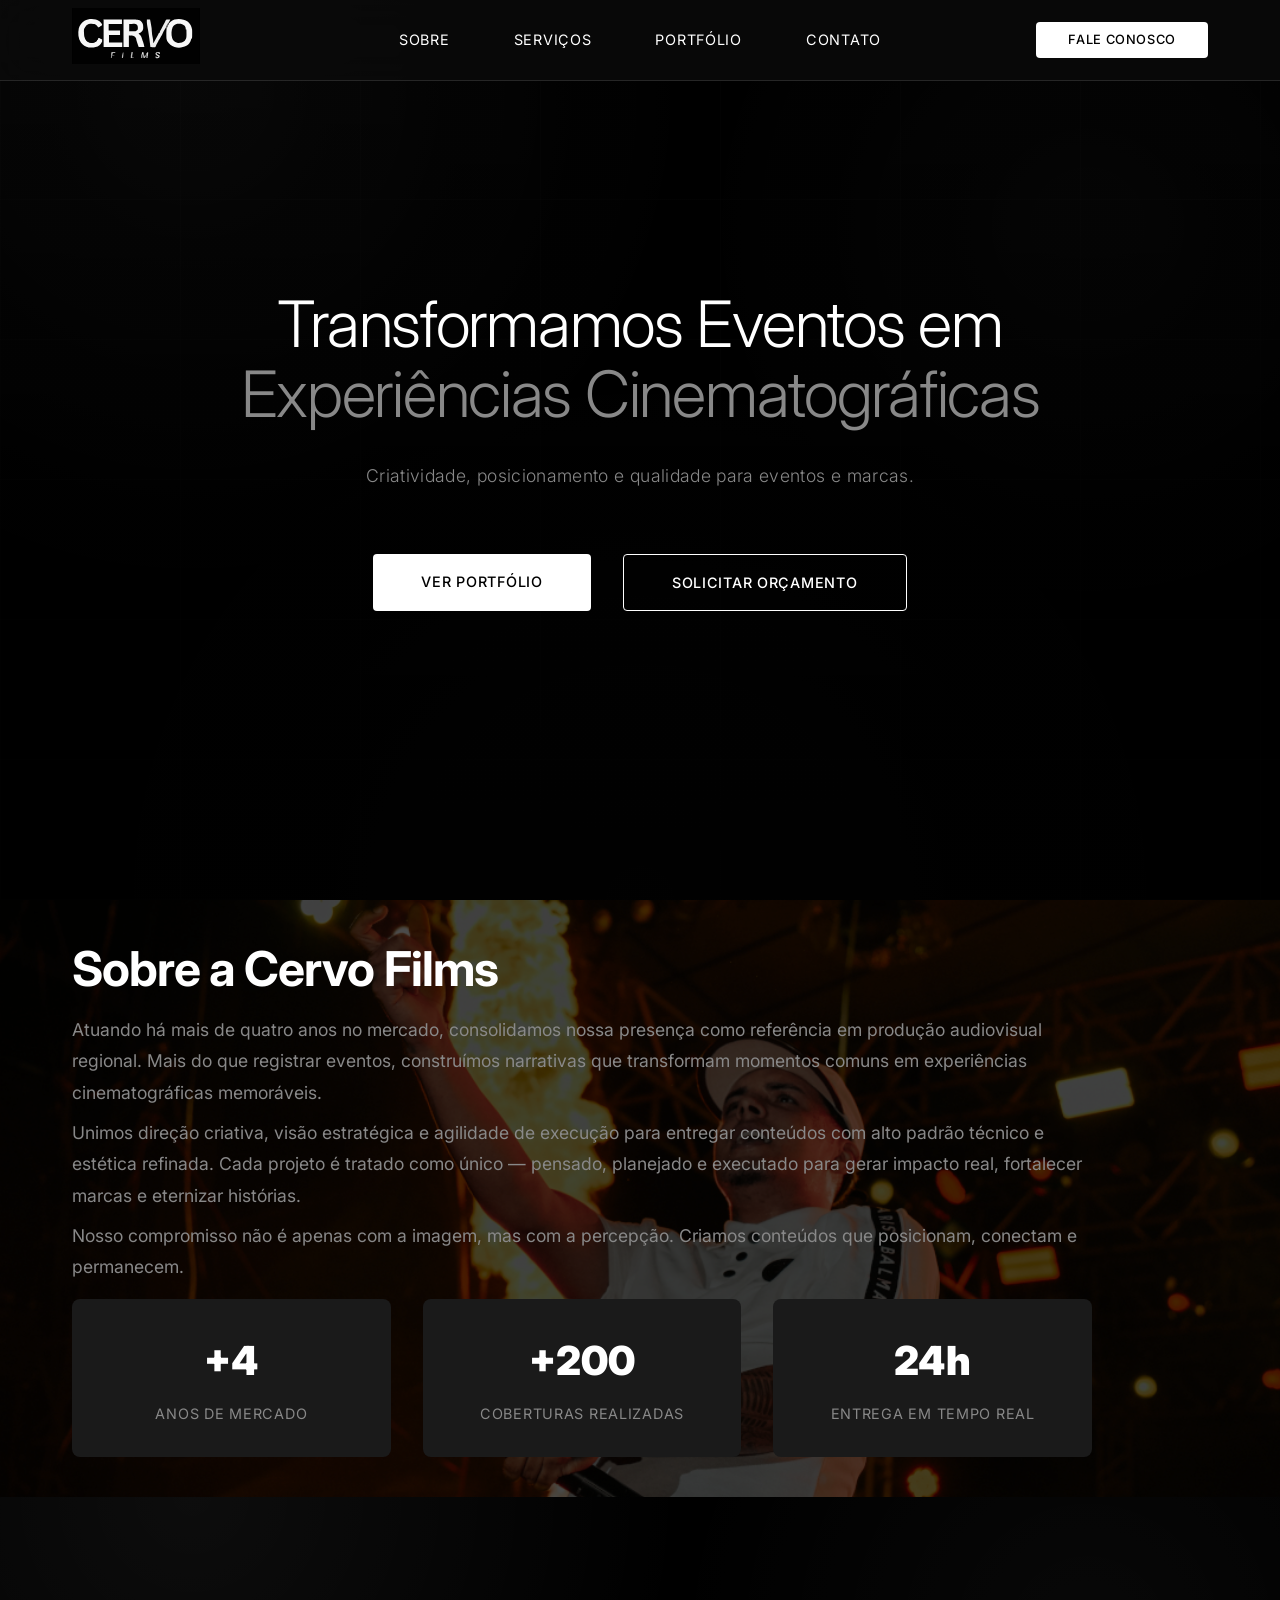
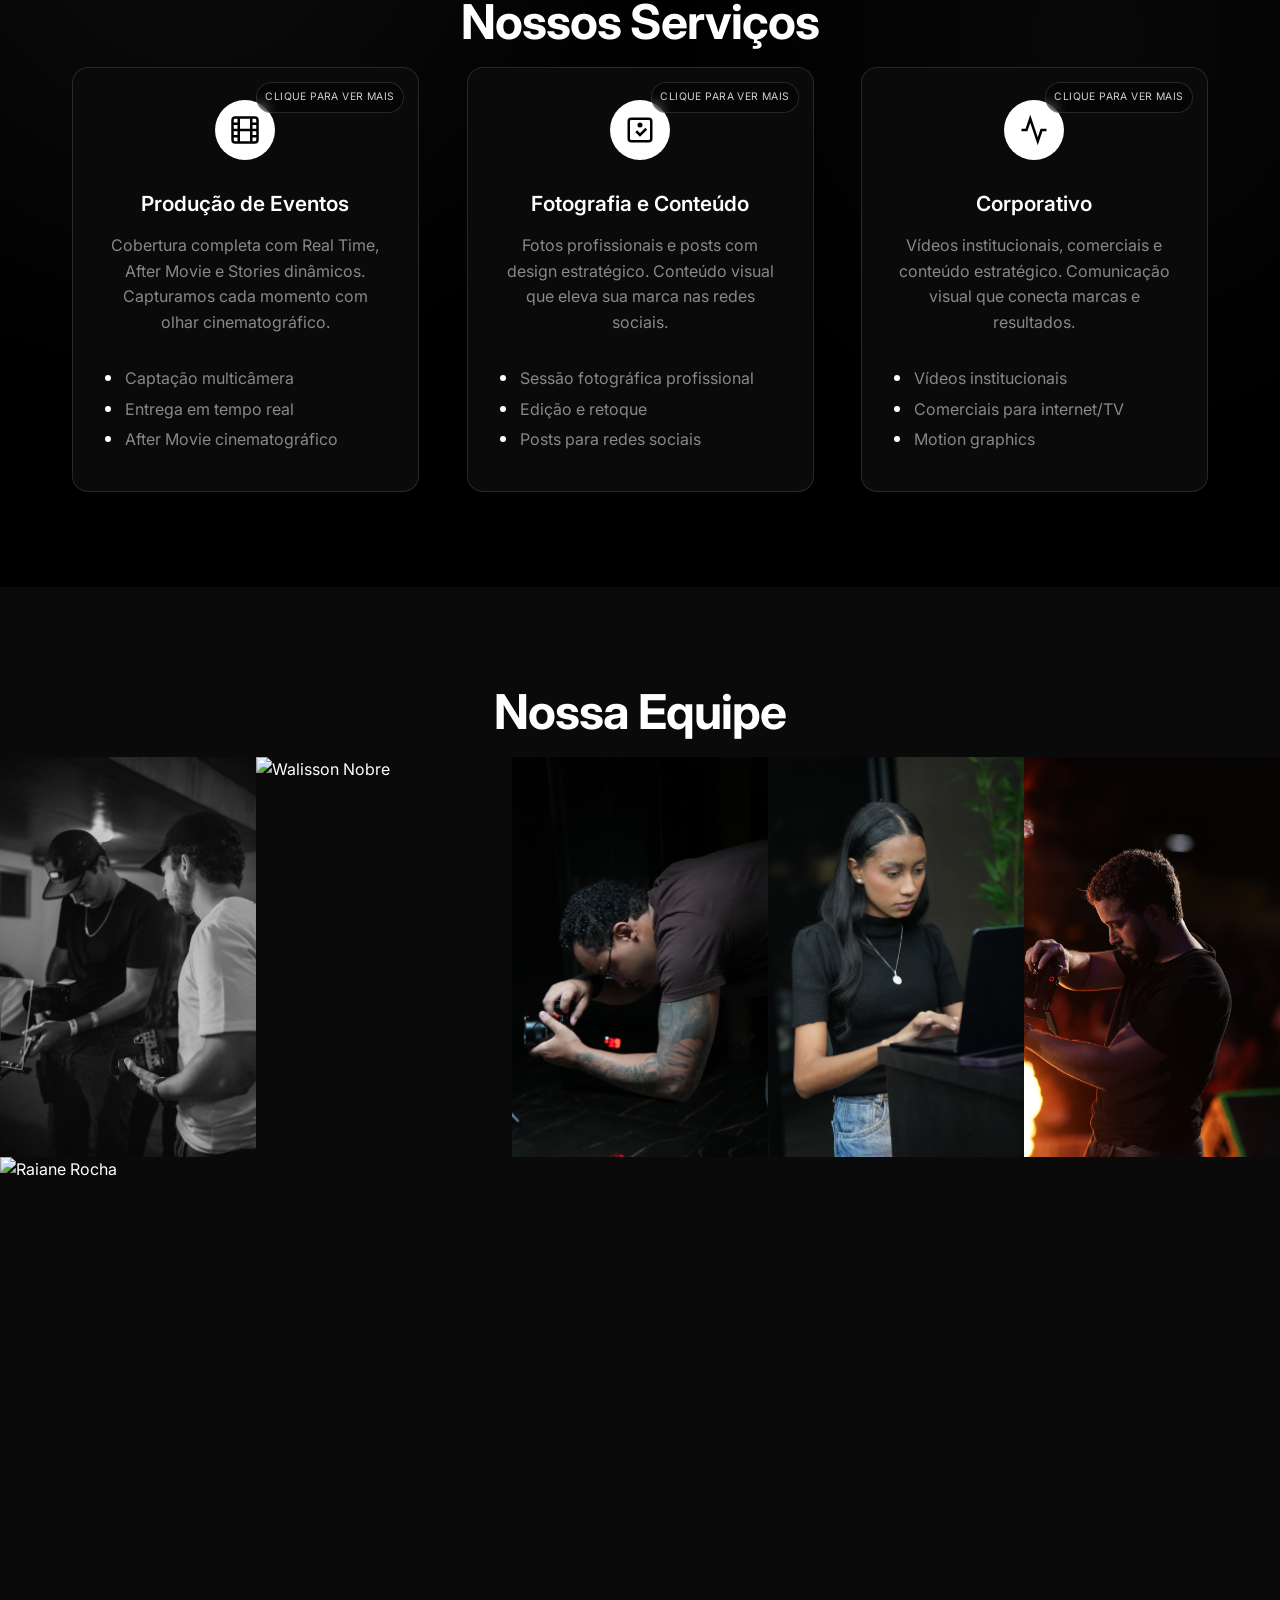
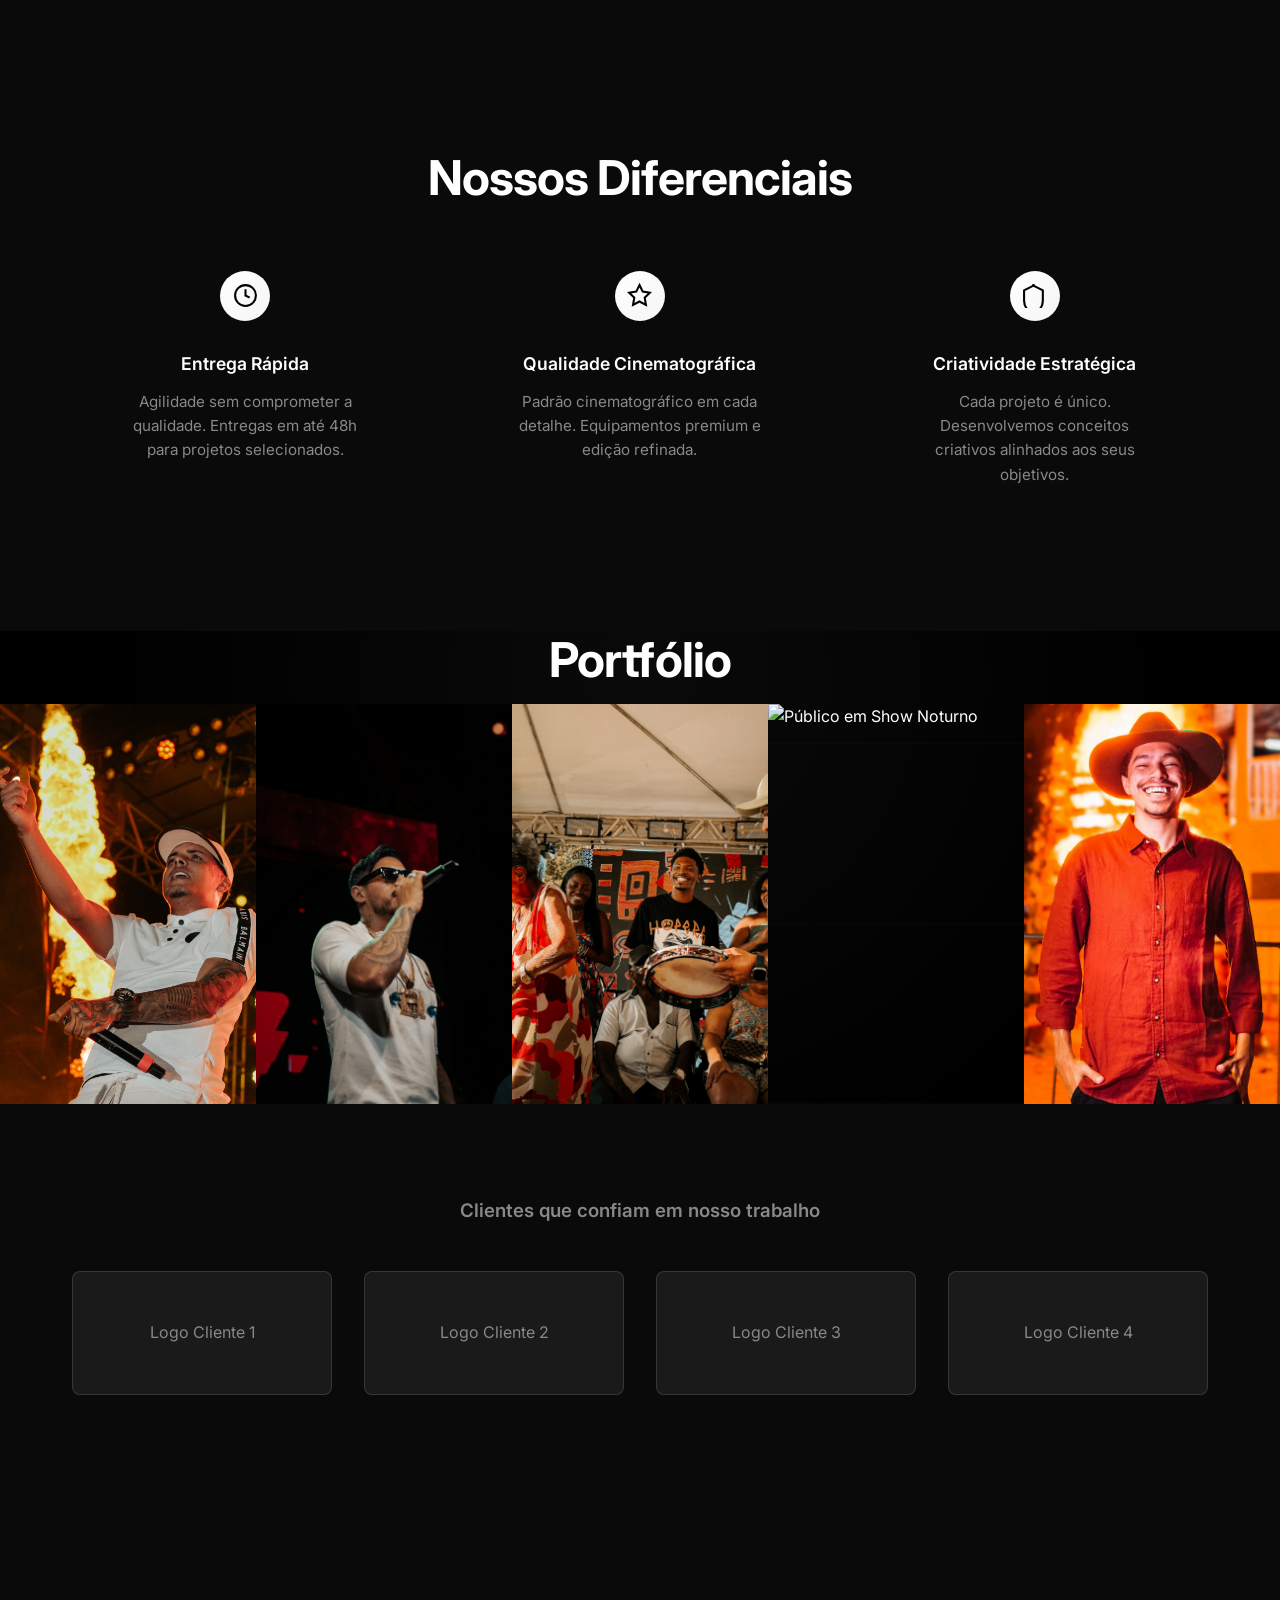
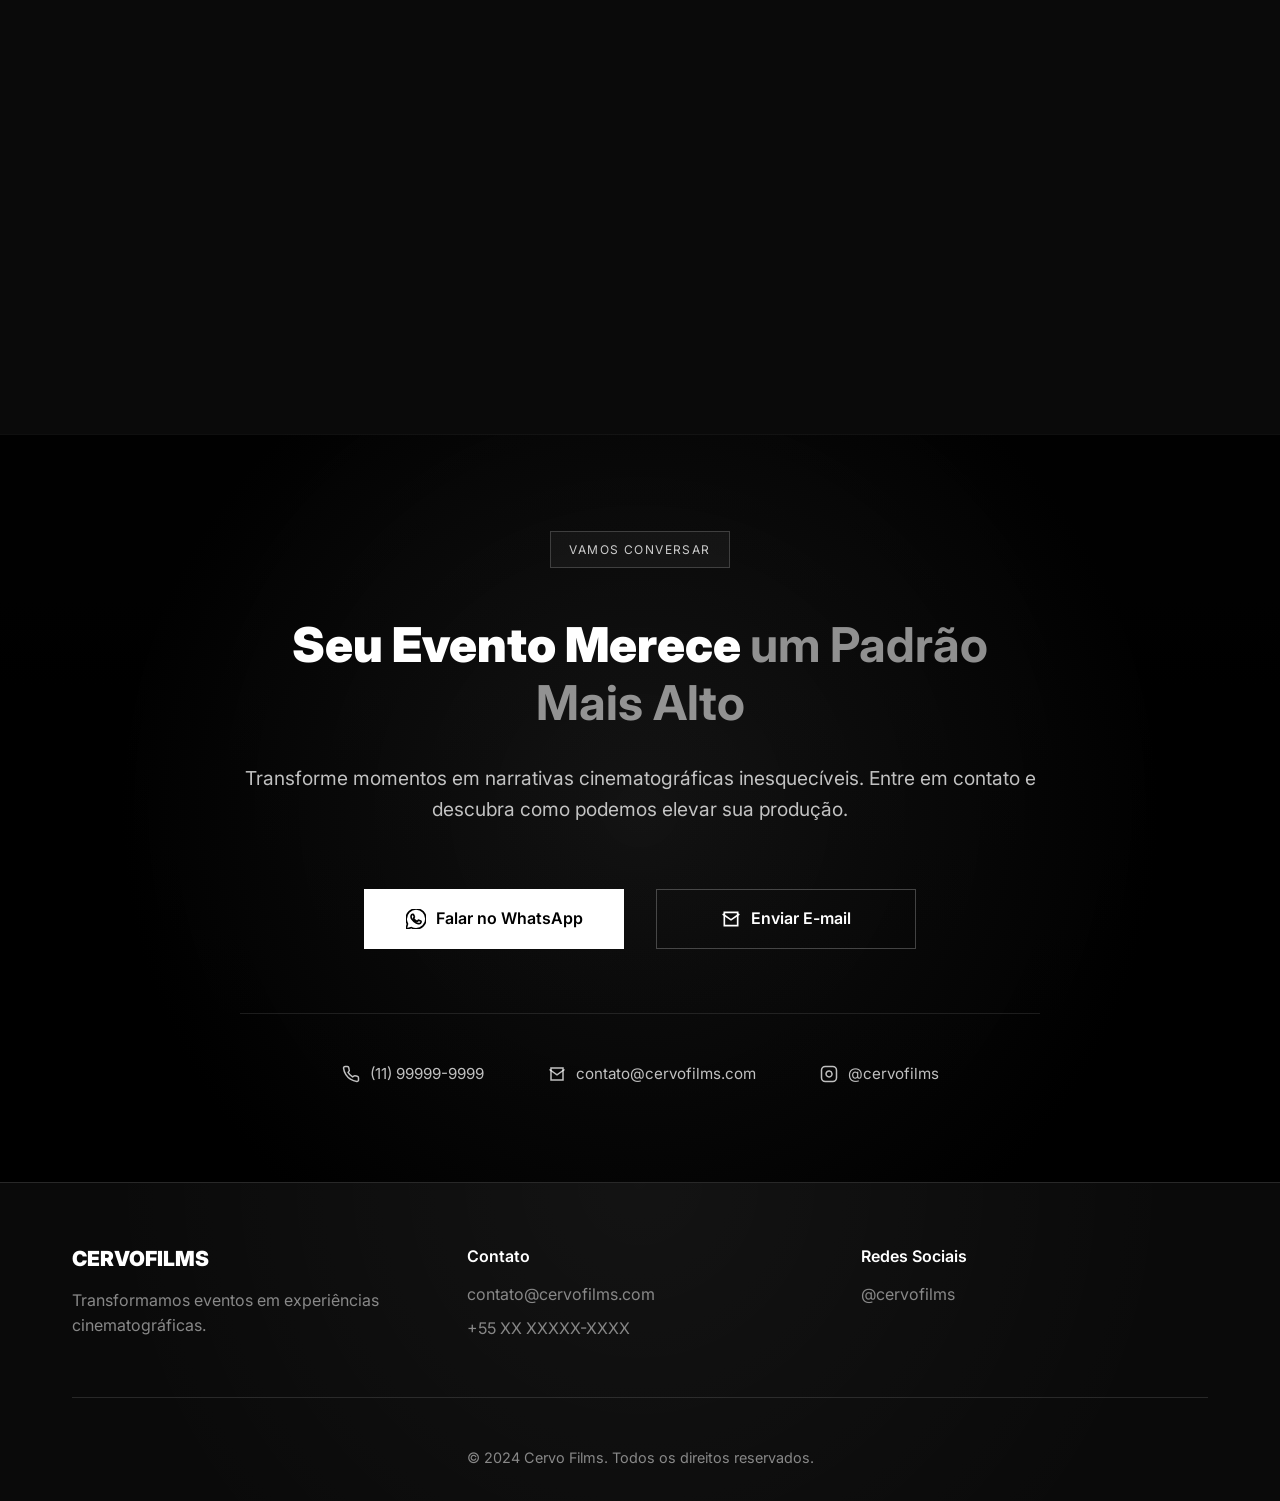
==== index.html @ 5b2b08c5 "Add files via upload" ====
<!DOCTYPE html>
<html lang="pt-BR">
<head>
    <meta charset="UTF-8">
    <meta name="viewport" content="width=device-width, initial-scale=1.0">
    <title>Cervo Films - Produção Audiovisual Premium</title>
    <meta name="description" content="Transformamos eventos em experiências cinematográficas. Criatividade, agilidade e qualidade premium para marcas que exigem mais.">
    <link rel="stylesheet" href="styles.css">
    <link rel="preconnect" href="https://fonts.googleapis.com">
    <link rel="preconnect" href="https://fonts.gstatic.com" crossorigin>
    <link href="https://fonts.googleapis.com/css2?family=Inter:wght@300;400;500;600;700;900&display=swap" rel="stylesheet">
</head>
<body>
    <!-- Navigation -->
    <header class="header">
        <nav class="nav">
            <div class="nav-container">
                <div class="logo">
                    <img src="assets/logo/logo-cervoFilms.svg" alt="">
                </div>
                <ul class="nav-menu">
                    <li><a href="#about" class="nav-link">SOBRE</a></li>
                    <li><a href="#services" class="nav-link">SERVIÇOS</a></li>
                    <li><a href="#portfolio" class="nav-link">PORTFÓLIO</a></li>
                    <li><a href="#contact" class="nav-link">CONTATO</a></li>
                </ul>
                <div class="nav-contact">
                    <a href="#contact" class="btn-contact">FALE CONOSCO</a>
                </div>
                <button class="nav-toggle" aria-label="Menu">
                    <span></span>
                    <span></span>
                    <span></span>
                </button>
            </div>
        </nav>
    </header>

    <main>
        <!-- Hero Section -->
        <section id="home" class="hero">
            <div class="hero-overlay"></div>
            <div class="hero-content">
                <h1 class="hero-title">
                    Transformamos Eventos em<br>
                    <span>Experiências Cinematográficas</span>
                </h1>
                <p class="hero-subtitle">
                    Criatividade, posicionamento e qualidade para eventos e marcas.
                </p>
                <div class="hero-buttons">
                    <a href="#portfolio" class="btn-hero-primary">VER PORTFÓLIO</a>
                    <a href="#contact" class="btn-hero-secondary">SOLICITAR ORÇAMENTO</a>
                </div>
            </div>
        </section>

        <!-- About Section -->
        <section id="about" class="about">
            <div class="container">
                <div class="about-content">
                    <div class="about-text">
                        <h2 class="section-title">Sobre a Cervo Films</h2>
                        <p class="about-description">
                            Atuando há mais de quatro anos no mercado, consolidamos nossa presença como referência em produção audiovisual 
                            regional. Mais do que registrar eventos, construímos narrativas que transformam momentos comuns em experiências 
                            cinematográficas memoráveis.
                        </p>
                        <p class="about-description">
                            Unimos direção criativa, visão estratégica e agilidade de execução para entregar conteúdos com alto
                            padrão técnico e estética refinada. Cada projeto é tratado como único — pensado, planejado e
                             executado para gerar impacto real, fortalecer marcas e eternizar histórias.
                        </p>
                        <p class="about-description">
                            Nosso compromisso não é apenas com a imagem, mas com a percepção. Criamos conteúdos que 
                            posicionam, conectam e permanecem.

                        </p>
                    </div>
                    <div class="about-stats">
                        <div class="stat">
                            <span class="stat-number">+4</span>
                            <span class="stat-label">ANOS DE MERCADO</span>
                        </div>
                        <div class="stat">
                            <span class="stat-number">+200</span>
                            <span class="stat-label">COBERTURAS REALIZADAS</span>
                        </div>
                        <div class="stat">
                            <span class="stat-number">24h</span>
                            <span class="stat-label">ENTREGA EM TEMPO REAL</span>
                        </div>
                    </div>
                </div>
            </div>
        </section>

        <!-- Services Section -->
        <section id="services" class="services" aria-labelledby="services-title">
            <div class="container">
                <h2 id="services-title" class="section-title">Nossos Serviços</h2>
                <div class="services-grid" role="list">
                    <article class="service-card" data-service="eventos" role="listitem" tabindex="0" aria-expanded="false" aria-label="Serviço de Produção de Eventos">
                        <div class="service-card-content">
                            <div class="service-icon" aria-hidden="true">
                                <svg viewBox="0 0 24 24" fill="none" stroke="currentColor" stroke-width="2">
                                    <rect x="2" y="2" width="20" height="20" rx="2.18" ry="2.18"></rect>
                                    <line x1="7" y1="2" x2="7" y2="22"></line>
                                    <line x1="17" y1="2" x2="17" y2="22"></line>
                                    <line x1="2" y1="12" x2="22" y2="12"></line>
                                    <line x1="2" y1="7" x2="7" y2="7"></line>
                                    <line x1="2" y1="17" x2="7" y2="17"></line>
                                    <line x1="17" y1="17" x2="22" y2="17"></line>
                                    <line x1="17" y1="7" x2="22" y2="7"></line>
                                </svg>
                            </div>
                            <h3 class="service-title">Produção de Eventos</h3>
                            <p class="service-description">
                                Cobertura completa com Real Time, After Movie e Stories dinâmicos.
                                Capturamos cada momento com olhar cinematográfico.
                            </p>
                            <ul class="service-preview" aria-hidden="true">
                                <li>Captação multicâmera</li>
                                <li>Entrega em tempo real</li>
                                <li>After Movie cinematográfico</li>
                            </ul>
                            <div class="service-expanded-content">
                                <div class="service-features">
                                    <h4>O que inclui</h4>
                                    <ul>
                                        <li>Captação multicâmera</li>
                                        <li>Entrega de stories em tempo real</li>
                                        <li>After Movie cinematográfico</li>
                                        <li>Edição profissional e color grading</li>
                                    </ul>
                                </div>
                                <div class="service-differentials">
                                    <h4>Diferenciais</h4>
                                    <ul>
                                        <li>Equipe ágil e direção criativa</li>
                                        <li>Entrega rápida para redes sociais</li>
                                        <li>Qualidade cinematográfica</li>
                                        <li>Planejamento estratégico do conteúdo</li>
                                    </ul>
                                </div>
                            </div>
                        </div>
                        <div class="containerVideo">
                            <img src="assets/services/producao-eventos.jpg" alt="Produção de eventos cinematográfica pela Cervo Films" loading="lazy">
                        </div>
                    </article>

                    <article class="service-card" data-service="foto" role="listitem" tabindex="0" aria-expanded="false" aria-label="Serviço de Fotografia e Conteúdo">
                        <div class="service-card-content">
                            <div class="service-icon" aria-hidden="true">
                                <svg viewBox="0 0 24 24" fill="none" stroke="currentColor" stroke-width="2">
                                    <rect x="3" y="3" width="18" height="18" rx="2" ry="2"></rect>
                                    <circle cx="12" cy="8" r="1"></circle>
                                    <path d="M9 13l3 3 5-5"></path>
                                </svg>
                            </div>
                            <h3 class="service-title">Fotografia e Conteúdo</h3>
                            <p class="service-description">
                                Fotos profissionais e posts com design estratégico.
                                Conteúdo visual que eleva sua marca nas redes sociais.
                            </p>
                            <ul class="service-preview" aria-hidden="true">
                                <li>Sessão fotográfica profissional</li>
                                <li>Edição e retoque</li>
                                <li>Posts para redes sociais</li>
                            </ul>
                            <div class="service-expanded-content">
                                <div class="service-features">
                                    <h4>O que inclui</h4>
                                    <ul>
                                        <li>Sessão fotográfica profissional</li>
                                        <li>Edição de imagens e retoque</li>
                                        <li>Criação de posts para redes sociais</li>
                                        <li>Entrega em alta resolução</li>
                                    </ul>
                                </div>
                                <div class="service-differentials">
                                    <h4>Diferenciais</h4>
                                    <ul>
                                        <li>Estúdio móvel equipado</li>
                                        <li>Lighting profissional</li>
                                        <li>Edição em tempo real</li>
                                        <li>Biblioteca de poses e conceitos</li>
                                    </ul>
                                </div>
                            </div>
                        </div>
                        <div class="containerVideo">
                            <img src="assets/services/fotografia-conteudo.jpg" alt="Sessão fotográfica profissional pela Cervo Films" loading="lazy">
                        </div>
                    </article>

                    <article class="service-card" data-service="corp" role="listitem" tabindex="0" aria-expanded="false" aria-label="Serviço Corporativo">
                        <div class="service-card-content">
                            <div class="service-icon" aria-hidden="true">
                                <svg viewBox="0 0 24 24" fill="none" stroke="currentColor" stroke-width="2">
                                    <path d="M22 12h-4l-3 9L9 3l-3 9H2"></path>
                                </svg>
                            </div>
                            <h3 class="service-title">Corporativo</h3>
                            <p class="service-description">
                                Vídeos institucionais, comerciais e conteúdo estratégico.
                                Comunicação visual que conecta marcas e resultados.
                            </p>
                            <ul class="service-preview" aria-hidden="true">
                                <li>Vídeos institucionais</li>
                                <li>Comerciais para internet/TV</li>
                                <li>Motion graphics</li>
                            </ul>
                            <div class="service-expanded-content">
                                <div class="service-features">
                                    <h4>O que inclui</h4>
                                    <ul>
                                        <li>Vídeos institucionais e corporativos</li>
                                        <li>Comerciais para TV e internet</li>
                                        <li>Depoimentos de clientes</li>
                                        <li>Motion graphics e animações</li>
                                    </ul>
                                </div>
                                <div class="service-differentials">
                                    <h4>Diferenciais</h4>
                                    <ul>
                                        <li>Roteiro cinematográfico</li>
                                        <li>Localidades e cenários personalizados</li>
                                        <li>Atores profissionais</li>
                                        <li>Trilha sonora original</li>
                                    </ul>
                                </div>
                            </div>
                        </div>
                        <div class="containerVideo">
                            <img src="assets/services/corporativo.jpg" alt="Produção de vídeo corporativo pela Cervo Films" loading="lazy">
                        </div>
                    </article>
                </div>
            </div>
        </section>

        <!-- Team Section -->
        <section id="team" class="team">
            <div class="container">
                <h2 class="section-title">Nossa Equipe</h2>
            </div>
            <div class="team-grid">
                <img src="assets/team/Thiago-Sodre.JPG" alt="Thiago Sodré" class="team-item" loading="lazy">
                <img src="assets/team/Walisson-Nobre.JPG" alt="Walisson Nobre" class="team-item" loading="lazy">
                <img src="assets/team/Wendel-Henrique.JPEG" alt="Wendel Henrique" class="team-item" loading="lazy">
                <img src="assets/team/Katlen-Cruz.JPEG" alt="Katlen Cruz" class="team-item" loading="lazy">
                <img src="assets/team/Thales-Borges.JPG" alt="Thales Borges" class="team-item" loading="lazy">
                <img src="assets/team/Raiane-Rocha.jpg" alt="Raiane Rocha" class="team-item" loading="lazy">
            </div>
        </section>

        <!-- Differentials Section -->
        <section class="differentials">
            <div class="container">
                <h2 class="section-title">Nossos Diferenciais</h2>
                <div class="differentials-grid">
                    <div class="differential-card">
                        <div class="differential-icon">
                            <svg viewBox="0 0 24 24" fill="none" stroke="currentColor" stroke-width="2">
                                <circle cx="12" cy="12" r="10"></circle>
                                <polyline points="12 6 12 12 16 14"></polyline>
                            </svg>
                        </div>
                        <h3 class="differential-title">Entrega Rápida</h3>
                        <p class="differential-description">
                            Agilidade sem comprometer a qualidade. Entregas em até 48h para projetos selecionados.
                        </p>
                    </div>

                    <div class="differential-card">
                        <div class="differential-icon">
                            <svg viewBox="0 0 24 24" fill="none" stroke="currentColor" stroke-width="2">
                                <polygon points="12 2 15.09 8.26 22 9.27 17 14.14 18.18 21.02 12 17.77 5.82 21.02 7 14.14 2 9.27 8.91 8.26 12 2"></polygon>
                            </svg>
                        </div>
                        <h3 class="differential-title">Qualidade Cinematográfica</h3>
                        <p class="differential-description">
                            Padrão cinematográfico em cada detalhe. Equipamentos premium e edição refinada.
                        </p>
                    </div>

                    <div class="differential-card">
                        <div class="differential-icon">
                            <svg viewBox="0 0 24 24" fill="none" stroke="currentColor" stroke-width="2">
                                <path d="M12 2L2 7v10c0 5.55 3.84 10.74 9 12 5.16-1.26 9-6.45 9-12V7l-10-5z"></path>
                            </svg>
                        </div>
                        <h3 class="differential-title">Criatividade Estratégica</h3>
                        <p class="differential-description">
                            Cada projeto é único. Desenvolvemos conceitos criativos alinhados aos seus objetivos.
                        </p>
                    </div>
                </div>
            </div>
        </section>

        <!-- Portfolio Section -->
        <section id="portfolio" class="portfolio">
            <div class="container">
                <h2 class="section-title">Portfólio</h2>
            </div>
            <div class="portfolio-grid">
                <img src="assets/portfolio/Dj.JPG" alt="Evento Itaú" class="portfolio-item">
                <img src="assets/portfolio/Hungria.JPG" alt="Show Musical" class="portfolio-item">
                <img src="assets/portfolio/Pagode.JPG" alt="Evento Vogue" class="portfolio-item">
                <img src="assets/portfolio/VovoJames.png" alt="Público em Show Noturno" class="portfolio-item">
                <img src="assets/portfolio/Beats.png" alt="Instalação de Arte Digital" class="portfolio-item">
            </div>
        </section>

        <!-- Social Proof Section -->
        <section class="social-proof">
            <div class="container">
                <div class="social-proof-content">
                    <div class="clients-logos">
                        <h3>Clientes que confiam em nosso trabalho</h3>
                        <div class="logos-grid">
                            <div class="logo-placeholder">Logo Cliente 1</div>
                            <div class="logo-placeholder">Logo Cliente 2</div>
                            <div class="logo-placeholder">Logo Cliente 3</div>
                            <div class="logo-placeholder">Logo Cliente 4</div>
                        </div>
                    </div>

                    <div class="testimonials">
                        <div class="testimonial">
                            <blockquote>
                                "Profissionalismo excepcional e qualidade cinematográfica. Superaram todas as expectativas."
                            </blockquote>
                            <cite>– Diretor de Marketing, Empresa Premium</cite>
                        </div>

                        <div class="testimonial">
                            <blockquote>
                                "Agilidade na entrega sem perder a qualidade. Nossos eventos nunca tiveram uma cobertura tão profissional."
                            </blockquote>
                            <cite>– Produtora de Eventos</cite>
                        </div>
                    </div>

                    <div class="impact-numbers">
                        <div class="number">
                            <span class="counter">100+</span>
                            <span class="number-label">Eventos Produzidos</span>
                        </div>
                        <div class="number">
                            <span class="counter">50+</span>
                            <span class="number-label">Clientes Satisfeitos</span>
                        </div>
                        <div class="number">
                            <span class="counter">1M+</span>
                            <span class="number-label">Visualizações</span>
                        </div>
                    </div>
                </div>
            </div>
        </section>

        <!-- Final CTA Section -->
        <section id="contact" class="final-cta">
            <div class="container">
                <div class="cta-content">
                    <div class="cta-tag">VAMOS CONVERSAR</div>
                    <h2 class="cta-title">Seu Evento Merece <span>um Padrão Mais Alto</span></h2>
                    <p class="cta-subtitle">
                        Transforme momentos em narrativas cinematográficas inesquecíveis. Entre em contato e descubra como podemos elevar
                        sua produção.
                    </p>
                    <div class="cta-actions">
                        <a href="https://wa.me/55XXXXXXXXXXX" target="_blank" class="cta-btn cta-btn-primary">
                            <svg viewBox="0 0 24 24" fill="none" stroke="currentColor" stroke-width="2">
                                <path d="M20.52 3.48A11.93 11.93 0 0 0 12.05 0C5.5 0 .16 5.33.16 11.89c0 2.1.55 4.14 1.59 5.95L.06 24l6.31-1.65a11.9 11.9 0 0 0 5.68 1.45h.01c6.55 0 11.89-5.33 11.89-11.89a11.9 11.9 0 0 0-3.43-8.42z" />
                                <path d="M17.47 14.38c-.3-.15-1.76-.87-2.03-.97-.27-.1-.47-.15-.67.15-.2.3-.77.97-.94 1.16-.17.2-.35.22-.64.07-.3-.15-1.26-.46-2.39-1.48-.88-.79-1.48-1.76-1.65-2.06-.17-.3-.02-.46.13-.61.13-.13.3-.35.45-.52.15-.17.2-.3.3-.5.1-.2.05-.37-.03-.52-.07-.15-.67-1.61-.92-2.21-.24-.58-.49-.5-.67-.51h-.57c-.2 0-.52.07-.79.37-.27.3-1.04 1.02-1.04 2.48 0 1.46 1.06 2.88 1.21 3.08.15.2 2.1 3.2 5.08 4.49.71.31 1.26.49 1.69.62.71.23 1.36.2 1.87.12.57-.09 1.76-.72 2.01-1.41.25-.69.25-1.29.17-1.41-.07-.12-.27-.2-.57-.35z" />
                            </svg>
                            Falar no WhatsApp
                        </a>

                        <a href="mailto:contato@cervofilms.com" class="cta-btn cta-btn-secondary">
                            <svg viewBox="0 0 24 24" fill="none" stroke="currentColor" stroke-width="2">
                                <path d="M4 4h16v16H4z" />
                                <path d="m22 6-10 7L2 6" />
                            </svg>
                            Enviar E-mail
                        </a>
                    </div>

                    <div class="cta-footer">
                        <a href="tel:+5511999999999" class="cta-footer-item" aria-label="Telefone">
                            <svg viewBox="0 0 24 24" fill="none" stroke="currentColor" stroke-width="2">
                                <path d="M22 16.92v3a2 2 0 0 1-2.18 2 19.8 19.8 0 0 1-8.63-3.07 19.5 19.5 0 0 1-6-6A19.8 19.8 0 0 1 2.08 4.18 2 2 0 0 1 4.06 2h3a2 2 0 0 1 2 1.72c.12.86.31 1.7.57 2.5a2 2 0 0 1-.45 2.11L8.09 9.91a16 16 0 0 0 6 6l1.58-1.05a2 2 0 0 1 2.11-.45c.8.26 1.64.45 2.5.57A2 2 0 0 1 22 16.92z" />
                            </svg>
                            (11) 99999-9999
                        </a>
                        <a href="mailto:contato@cervofilms.com" class="cta-footer-item" aria-label="E-mail">
                            <svg viewBox="0 0 24 24" fill="none" stroke="currentColor" stroke-width="2">
                                <path d="M4 4h16v16H4z" />
                                <path d="m22 6-10 7L2 6" />
                            </svg>
                            contato@cervofilms.com
                        </a>
                        <a href="#" class="cta-footer-item" aria-label="Instagram">
                            <svg viewBox="0 0 24 24" fill="none" stroke="currentColor" stroke-width="2">
                                <rect x="2" y="2" width="20" height="20" rx="5" ry="5" />
                                <path d="M16 11.37A4 4 0 1 1 12.63 8 4 4 0 0 1 16 11.37z" />
                                <path d="M17.5 6.5h.01" />
                            </svg>
                            @cervofilms
                        </a>
                    </div>
                </div>
            </div>
        </section>
    </main>

    <!-- Footer -->
    <footer class="footer">
        <div class="container">
            <div class="footer-content">
                <div class="footer-brand">
                    <h3>CERVO<span>FILMS</span></h3>
                    <p>Transformamos eventos em experiências cinematográficas.</p>
                </div>
                <div class="footer-contact">
                    <h4>Contato</h4>
                    <p>contato@cervofilms.com</p>
                    <p>+55 XX XXXXX-XXXX</p>
                </div>
                <div class="footer-social">
                    <h4>Redes Sociais</h4>
                    <div class="social-links">
                        <a href="https://www.instagram.com/cervofilms/" aria-label="Instagram">@cervofilms</a>
                    </div>
                </div>
            </div>
            <div class="footer-bottom">
                <p>&copy; 2024 Cervo Films. Todos os direitos reservados.</p>
            </div>
        </div>
    </footer>

    <script src="script.js"></script>
</body>
</html>
---- styles.css ----
/* Reset and Base Styles */
* {
    margin: 0;
    padding: 0;
    box-sizing: border-box;
}

:root {
    --color-primary: #ffffff;
    --color-secondary: #f5f5f5;
    --color-accent: #ffffff;
    --color-background: #000000;
    --color-surface: #0a0a0a;
    --color-surface-light: #1a1a1a;
    --color-text: #ffffff;
    --color-text-muted: #888888;
    --color-border: #333333;
    --color-border-soft: rgba(255, 255, 255, 0.12);
    --color-highlight-soft: rgba(255, 255, 255, 0.06);
    
    --font-primary: 'Inter', -apple-system, BlinkMacSystemFont, 'Segoe UI', sans-serif;
    
    --spacing-xs: 0.5rem;
    --spacing-sm: 1rem;
    --spacing-md: 2rem;
    --spacing-lg: 3rem;
    --spacing-xl: 4rem;
    --spacing-xxl: 6rem;
    
    --border-radius-sm: 4px;
    --border-radius-md: 8px;
    --border-radius-lg: 12px;
    
    --transition-fast: 0.2s ease;
    --transition-medium: 0.3s ease;
    --transition-slow: 0.5s ease;
    
    --shadow-sm: 0 2px 8px rgba(0, 0, 0, 0.3);
    --shadow-md: 0 4px 16px rgba(0, 0, 0, 0.4);
    --shadow-lg: 0 8px 32px rgba(0, 0, 0, 0.5);
}

html {
    scroll-behavior: smooth;
}

body {
    font-family: var(--font-primary);
    background-color: var(--color-background);
    background-image:
        radial-gradient(900px circle at 15% 10%, rgba(255, 255, 255, 0.06), transparent 55%),
        radial-gradient(700px circle at 85% 25%, rgba(255, 255, 255, 0.04), transparent 55%),
        radial-gradient(900px circle at 50% 100%, rgba(255, 255, 255, 0.03), transparent 60%),
        repeating-linear-gradient(0deg, rgba(255, 255, 255, 0.02), rgba(255, 255, 255, 0.02) 1px, transparent 1px, transparent 140px),
        repeating-linear-gradient(90deg, rgba(255, 255, 255, 0.015), rgba(255, 255, 255, 0.015) 1px, transparent 1px, transparent 180px);
    background-attachment: fixed;
    color: var(--color-text);
    line-height: 1.6;
    overflow-x: hidden;
}

.container {
    max-width: 1200px;
    margin: 0 auto;
    padding: 0 var(--spacing-md);
}

/* Typography */
h1, h2, h3, h4, h5, h6 {
    font-weight: 600;
    line-height: 1.2;
    margin-bottom: var(--spacing-sm);
}

.section-title {
    font-size: clamp(2rem, 5vw, 3rem);
    font-weight: 700;
    text-align: center;
    letter-spacing: -0.02em;
}

/* Buttons */
.btn {
    display: inline-flex;
    align-items: center;
    gap: var(--spacing-xs);
    padding: var(--spacing-sm) var(--spacing-md);
    border: none;
    border-radius: var(--border-radius-sm);
    font-family: var(--font-primary);
    font-size: 0.95rem;
    font-weight: 500;
    text-decoration: none;
    cursor: pointer;
    transition: all var(--transition-medium);
    position: relative;
    overflow: hidden;
}

.btn-primary {
    background-color: var(--color-primary);
    color: var(--color-background);
}

.btn-primary:hover {
    background-color: var(--color-secondary);
    transform: translateY(-2px);
    box-shadow: var(--shadow-md);
}

.btn-secondary {
    background-color: transparent;
    color: var(--color-primary);
    border: 1px solid var(--color-border-soft);
}

.btn-secondary:hover {
    background-color: var(--color-surface);
    border-color: var(--color-primary);
    transform: translateY(-2px);
}

.btn-whatsapp {
    background-color: #25d366;
    color: white;
    font-size: 1.1rem;
    padding: var(--spacing-md) var(--spacing-lg);
}

.btn-whatsapp:hover {
    background-color: #128c7e;
    transform: translateY(-3px);
    box-shadow: var(--shadow-lg);
}

.btn-large {
    padding: var(--spacing-md) var(--spacing-xl);
    font-size: 1.1rem;
}

/* Navigation */
.header {
    position: fixed;
    top: 0;
    left: 0;
    width: 100%;
    z-index: 1000;
    background: rgba(0, 0, 0, 0.8);
    backdrop-filter: blur(20px);
    border-bottom: 1px solid var(--color-border-soft);
    transition: all var(--transition-medium);
}

.nav-container {
    max-width: 1200px;
    margin: 0 auto;
    padding: 0 var(--spacing-md);
    display: flex;
    justify-content: space-between;
    align-items: center;
    height: 80px;

}

.logo {
    flex: 1;
}
.logo img{
    width: 8rem;
}

.logo h1 {
    font-size: 1.3rem;
    font-weight: 900;
    letter-spacing: -0.02em;
    color: var(--color-primary);
}

.logo span {
    color: var(--color-primary);
}

.nav-menu {
    display: flex;
    list-style: none;
    gap: var(--spacing-xl);
    flex: 2;
    justify-content: center;
}

.nav-link {
    color: var(--color-text);
    text-decoration: none;
    font-weight: 400;
    font-size: 0.9rem;
    letter-spacing: 0.05em;
    text-transform: uppercase;
    transition: color var(--transition-fast);
    position: relative;
}

.nav-link::after {
    content: '';
    position: absolute;
    bottom: -5px;
    left: 0;
    width: 0;
    height: 1px;
    background-color: var(--color-primary);
    transition: width var(--transition-medium);
}

.nav-link:hover::after {
    width: 100%;
}

.nav-contact {
    flex: 1;
    display: flex;
    justify-content: flex-end;
}

.btn-contact {
    background-color: var(--color-primary);
    color: var(--color-background);
    padding: var(--spacing-xs) var(--spacing-md);
    border: none;
    border-radius: var(--border-radius-sm);
    font-family: var(--font-primary);
    font-size: 0.8rem;
    font-weight: 500;
    letter-spacing: 0.05em;
    text-transform: uppercase;
    cursor: pointer;
    transition: all var(--transition-medium);
    text-decoration: none;
}

.btn-contact:hover {
    background-color: var(--color-secondary);
    transform: translateY(-1px);
}

.nav-toggle {
    display: none;
    flex-direction: column;
    gap: 4px;
    background: none;
    border: none;
    cursor: pointer;
    padding: 5px;
}

.nav-toggle span {
    width: 25px;
    height: 2px;
    background-color: var(--color-primary);
    transition: all var(--transition-medium);
}

/* Hero Section */
.hero {
    position: relative;
    height: 100vh;
    display: flex;
    align-items: center;
    justify-content: center;
    overflow: hidden;
    background: linear-gradient(
        to bottom,
        rgba(0, 0, 0, 0.3) 0%,
        rgba(0, 0, 0, 0.5) 50%,
        rgba(0, 0, 0, 0.7) 100%
    ), url('assets/hero-bg.jpg');
    background-size: cover;
    background-position: center;
    background-repeat: no-repeat;
}

.hero-overlay {
    position: absolute;
    top: 0;
    left: 0;
    width: 100%;
    height: 100%;
    background: linear-gradient(
        to bottom,
        rgba(0, 0, 0, 0.2) 0%,
        rgba(0, 0, 0, 0.4) 50%,
        rgba(0, 0, 0, 0.6) 100%
    );
    z-index: -1;
}

.hero-content {
    text-align: center;
    max-width: 900px;
    padding: 0 var(--spacing-md);
    animation: fadeInUp 1s ease;
}

.hero-title {
    font-size: clamp(2.5rem, 6vw, 4rem);
    font-weight: 300;
    line-height: 1.1;
    margin-bottom: var(--spacing-md);
    letter-spacing: -0.02em;
    color: var(--color-primary);
}

.hero-title span {
    color: var(--color-text-muted);
    font-weight: 300;
}

.hero-subtitle {
    font-size: clamp(0.9rem, 1.5vw, 1.1rem);
    color: var(--color-text-muted);
    margin-bottom: var(--spacing-xl);
    font-weight: 300;
    max-width: 600px;
    margin-left: auto;
    margin-right: auto;
    letter-spacing: 0.02em;
}

.hero-buttons {
    display: flex;
    gap: var(--spacing-md);
    justify-content: center;
    flex-wrap: wrap;
}

.btn-hero-primary {
    background-color: var(--color-primary);
    color: var(--color-background);
    padding: var(--spacing-sm) var(--spacing-lg);
    border: none;
    border-radius: var(--border-radius-sm);
    font-family: var(--font-primary);
    font-size: 0.9rem;
    font-weight: 500;
    letter-spacing: 0.05em;
    text-transform: uppercase;
    cursor: pointer;
    transition: all var(--transition-medium);
    text-decoration: none;
}

.btn-hero-primary:hover {
    background-color: var(--color-secondary);
    transform: translateY(-2px);
}

.btn-hero-secondary {
    background-color: transparent;
    color: var(--color-primary);
    padding: var(--spacing-sm) var(--spacing-lg);
    border: 1px solid var(--color-primary);
    border-radius: var(--border-radius-sm);
    font-family: var(--font-primary);
    font-size: 0.9rem;
    font-weight: 500;
    letter-spacing: 0.05em;
    text-transform: uppercase;
    cursor: pointer;
    transition: all var(--transition-medium);
    text-decoration: none;
}

.btn-hero-secondary:hover {
    background-color: var(--color-primary);
    color: var(--color-background);
    transform: translateY(-2px);
}

.scroll-indicator {
    position: absolute;
    bottom: 30px;
    left: 50%;
    transform: translateX(-50%);
    display: flex;
    flex-direction: column;
    align-items: center;
    gap: var(--spacing-xs);
    animation: bounce 2s infinite;
}

.scroll-text {
    color: var(--color-text-muted);
    font-size: 0.7rem;
    letter-spacing: 0.1em;
    text-transform: uppercase;
}

.scroll-arrow {
    width: 20px;
    height: 30px;
    border: 1px solid var(--color-text-muted);
    border-radius: 10px;
    position: relative;
}

.scroll-arrow::before {
    content: '';
    position: absolute;
    top: 8px;
    left: 50%;
    transform: translateX(-50%);
    width: 4px;
    height: 4px;
    background-color: var(--color-text-muted);
    border-radius: 50%;
    animation: scroll-dot 2s infinite;
}

@keyframes bounce {
    0%, 20%, 50%, 80%, 100% {
        transform: translateX(-50%) translateY(0);
    }
    40% {
        transform: translateX(-50%) translateY(-10px);
    }
    60% {
        transform: translateX(-50%) translateY(-5px);
    }
}

@keyframes scroll-dot {
    0% {
        top: 8px;
        opacity: 1;
    }
    100% {
        top: 20px;
        opacity: 0;
    }
}

/* About Section */
.about {
    padding: 2.5rem 0;
    position: relative;
    background: url('assets/hero-image.JPG') center/cover no-repeat;
}

.about::before {
    content: '';
    position: absolute;
    inset: 0;
    background: rgba(0,0,0,0.7);
    z-index: 0;
    pointer-events: none;
}

.about-content {
    position: relative;
    z-index: 1;
    display: grid;
    grid-template-columns: 1fr;
    gap: 1rem;
    max-width: 1020px;
    padding: 0;
    border-radius: 0;
    background: transparent;
    border: none;
    backdrop-filter: none;    
}

.about-text {
    display: flex;
    flex-direction: column;
    align-items: flex-start;
    justify-content: center;
}

.about-description:not(:last-child){
    margin-bottom: .5rem;
}

.about-text strong {
    color: var(--color-primary);
    font-weight: 600;
}

.about-description {
    font-size: 1.1rem;
    color: var(--color-text-muted);
    line-height: 1.8;
}


.about-stats {
    display: grid;
    grid-template-columns: repeat(3, 1fr);
    gap: 0 var(--spacing-md);
}

.stat {
    text-align: center;
    padding: 1.9rem;
    background-color: var(--color-surface-light);
    border-radius: var(--border-radius-md);
    transition: transform var(--transition-medium);
}

.stat:hover {
    transform: translateY(-5px);
}

.stat-number {
    display: block;
    font-size: 2.5rem;
    font-weight: 900;
    color: var(--color-primary);
    margin-bottom: var(--spacing-xs);
}

.stat-label {
    font-size: 0.9rem;
    color: var(--color-text-muted);
    text-transform: uppercase;
    letter-spacing: 0.05em;
}

.services{
    padding:var(--spacing-xxl) 0;
    flex-wrap:wrap; 
    display: flex;
    flex-direction: column;
    align-items: center;
    position:relative;
}

.services::before{
    content:'';
    position:absolute;
    inset:0;
    background:
        radial-gradient(900px circle at 15% 0%, rgba(255, 255, 255, 0.05), transparent 55%),
        radial-gradient(700px circle at 85% 20%, rgba(255, 255, 255, 0.03), transparent 60%);
    pointer-events:none;
    z-index:0;
}

.services .container,
.services-grid{
    position:relative;
    z-index:1;
}

.services-grid{
    display:grid;
    grid-template-columns: repeat(3, 1fr);
    gap:var(--spacing-lg);
    width:100%;
    position:relative;
}

/* ================= */
/* SERVICE CARD */
/* ================= */


.service-card{
    position:relative;
    overflow:hidden;
    border-radius:16px;
    cursor:pointer;
    background-color:var(--color-surface);
    padding:2rem;
    border:1px solid var(--color-border-soft);
    text-align:center;
    will-change: transform;
    transition: transform 0.25s ease, box-shadow 0.25s ease, border-color 0.25s ease;
}

.service-card::after{
    content:"Clique para ver mais";
    position:absolute;
    top:14px;
    right:14px;
    font-size:0.65rem;
    letter-spacing:0.04em;
    text-transform:uppercase;
    color:rgba(255,255,255,0.9);
    background:rgba(0,0,0,0.45);
    border:1px solid rgba(255,255,255,0.15);
    padding:6px 8px;
    border-radius:999px;
    backdrop-filter: blur(6px);
    transform:translateY(0);
    opacity:0.9;
    transition: opacity 0.2s ease, transform 0.2s ease, background 0.2s ease;
    pointer-events:none;
}

.service-card:not(.active):not(.expanded):hover::after{
    opacity:1;
    transform:translateY(-1px);
    background:rgba(0,0,0,0.6);
}

.service-card.active::after,
.service-card.expanded::after{
    content:"Clique para fechar";
    opacity:0.95;
}

.service-card:focus-visible{
    outline:2px solid var(--color-primary);
    outline-offset:3px;
}

/* hover */

.service-card:not(.active):not(.expanded):hover{
    transform:none;
    border-color:var(--color-primary);
    box-shadow:var(--shadow-lg);
}

.service-card.active:hover,
.service-card.expanded:hover{
    transform:none;
}

.service-card.expanded .containerVideo{
    display: block;
}

/* expandido */

.service-card.expanded{
    display:flex;
    align-items:flex-start;
    gap:var(--spacing-xl);
    text-align:left;
    grid-column: 1 / -1;
}

.service-card-content{
    flex:1;
    min-width:0;
}

/* ================= */
/* SERVICE ICON */
/* ================= */

.service-icon{

    width:60px;
    height:60px;

    margin:0 auto var(--spacing-md);

    display:flex;

    align-items:center;
    justify-content:center;

    background-color:var(--color-primary);

    border-radius:50%;

    color:var(--color-background);

    transition: ease-in-out;

}

.service-icon svg{
    width:30px;
    height:30px;
}

/* ================= */
/* TEXTOS */
/* ================= */

.service-title{
    font-size:1.3rem;
    margin-bottom:var(--spacing-sm);
    color:var(--color-primary);
}

.service-description{
    color:var(--color-text-muted);
    line-height:1.6;
}

.service-preview{
    list-style:none;
    padding:0;
    margin:var(--spacing-md) 0 0;
    text-align:left;
}

.service-preview li{
    color:var(--color-text-muted);
    margin-bottom:.5rem;
    line-height:1.4;
    position:relative;
    padding-left:20px;
}

.service-preview li::before{
    content:"";
    width:6px;
    height:6px;
    background:var(--color-primary);
    border-radius:50%;
    position:absolute;
    left:0;
    top:8px;
}

/* ================= */
/* EXPANDED CONTENT */
/* ================= */

.service-expanded-content{
    display:flex;
    gap:var(--spacing-xl);
    opacity:0;
    transform:translateY(8px);
    max-height:0;
    overflow:hidden;
    transition: opacity 0.25s ease, transform 0.25s ease, max-height 0.35s ease;
    will-change: opacity, transform;
}

.service-card.active .service-expanded-content,
.service-card.expanded .service-expanded-content{
    opacity:1;
    transform:translateY(0);
    max-height:600px;
    margin-top:var(--spacing-lg);
}

/* ================= */
/* LISTAS */
/* ================= */

.service-features h4,
.service-differentials h4{

    color:var(--color-primary);

    margin-bottom:var(--spacing-sm);

    font-size:1.1rem;

}

.service-features ul,
.service-differentials ul{

    list-style:none;

    padding:0;

}

.service-features li,
.service-differentials li{

    color:var(--color-text-muted);

    margin-bottom:.6rem;

    line-height:1.5;

    position:relative;

    padding-left:20px;

}

.service-features li::before,
.service-differentials li::before{

    content:"";

    width:6px;
    height:6px;

    background:var(--color-primary);

    border-radius:50%;

    position:absolute;

    left:0;
    top:8px;

}


.containerVideo{
    width:320px;
    flex-shrink:0;
    display:none;
    height: 25rem;
}

.containerVideo img{
    width:100%;
    height:100%;
    object-fit:cover;
    border-radius:12px;
}

/* quando existir um card ativo */
.services-grid.has-active .service-card:not(.active){
    opacity:0;
    pointer-events:none;
    transform:scale(.98);
    transition:opacity .25s ease, transform .25s ease;
    position:absolute;
    inset:0;
    z-index:0;
}

/* card ativo permanece visível */
.services-grid.has-active .service-card.active{
    opacity:1;
    pointer-events:auto;
    transform:scale(1);
    position:relative;
    z-index:1;
}

/* Team Section */
.team {
    padding: var(--spacing-xxl) 0;
    background-color: var(--color-surface);
    overflow: hidden;
}

.team .team-grid{
    display: grid;
    grid-template-columns: repeat(auto-fit, minmax(250px, 1fr));
    gap: 0;
    width: 100vw;
    margin-left: calc(50% - 50vw);
    margin-right: calc(50% - 50vw);
    position: relative;
    z-index: 1;
}

.team-item{
    width: 100%;
    height: 400px;
    object-fit: cover;
    transition: transform var(--transition-medium);
    display: block;
}

.team-item:hover{
    transform: scale(1.02);
}

/* Differentials Section */
.differentials {
    padding: var(--spacing-xxl) 0;
    background-color: var(--color-surface);
}

.differentials-grid {
    display: grid;
    grid-template-columns: repeat(auto-fit, minmax(250px, 1fr));
    gap: var(--spacing-lg);
}

.differential-card {
    text-align: center;
    padding: var(--spacing-lg);
}

.differential-icon {
    width: 50px;
    height: 50px;
    margin: 0 auto var(--spacing-md);
    display: flex;
    align-items: center;
    justify-content: center;
    background: linear-gradient(135deg, var(--color-primary), var(--color-secondary));
    border-radius: 50%;
    color: var(--color-background);
    transition: transform var(--transition-medium);
}

.differential-card:hover .differential-icon {
    transform: scale(1.1) rotate(5deg);
}

.differential-icon svg {
    width: 25px;
    height: 25px;
}

.differential-title {
    font-size: 1.1rem;
    margin-bottom: var(--spacing-sm);
    color: var(--color-primary);
}

.differential-description {
    color: var(--color-text-muted);
    font-size: 0.95rem;
    line-height: 1.6;
}

/* Portfolio Section */
.portfolio {
    padding: 0;
    margin: 0;
    position:relative;
}

.portfolio::before{
    content:'';
    position:absolute;
    inset:0;
    background:
        radial-gradient(900px circle at 50% 10%, rgba(255, 255, 255, 0.04), transparent 60%),
        repeating-linear-gradient(0deg, rgba(255, 255, 255, 0.015), rgba(255, 255, 255, 0.015) 1px, transparent 1px, transparent 180px);
    pointer-events:none;
    z-index:0;
}

.portfolio .portfolio-grid{
    position:relative;
    z-index:1;
}

.portfolio-grid {
    display: grid;
    grid-template-columns: repeat(auto-fit, minmax(250px, 1fr));
    gap: 0;
    width: 100vw;
    margin-left: calc(50% - 50vw);
    margin-right: calc(50% - 50vw);
}

.portfolio-item {
    width: 100%;
    height: 400px;
    object-fit: cover;
    border-radius: 0;
    transition: transform var(--transition-medium);
    cursor: pointer;
    display: block;
}

.portfolio-item:hover {
    transform: scale(1.02);
}

/* Social Proof Section */
.social-proof {
    padding: var(--spacing-xxl) 0;
    background-color: var(--color-surface);
}

.clients-logos h3 {
    text-align: center;
    margin-bottom: var(--spacing-lg);
    color: var(--color-text-muted);
}

.logos-grid {
    display: grid;
    grid-template-columns: repeat(auto-fit, minmax(200px, 1fr));
    gap: var(--spacing-md);
    margin-bottom: var(--spacing-xl);
}

.logo-placeholder {
    background-color: var(--color-surface-light);
    border: 1px solid var(--color-border-soft);
    border-radius: var(--border-radius-md);
    padding: var(--spacing-lg);
    text-align: center;
    color: var(--color-text-muted);
    display: flex;
    align-items: center;
    justify-content: center;
    min-height: 100px;
}

.testimonials {
    display: grid;
    grid-template-columns: repeat(auto-fit, minmax(400px, 1fr));
    gap: var(--spacing-lg);
    margin-bottom: var(--spacing-xl);
}

.testimonial {
    background-color: var(--color-surface-light);
    padding: var(--spacing-lg);
    border-radius: var(--border-radius-md);
    border-left: 3px solid var(--color-primary);
}

.testimonial blockquote {
    font-size: 1.1rem;
    font-style: italic;
    margin-bottom: var(--spacing-sm);
    line-height: 1.6;
}

.testimonial cite {
    color: var(--color-text-muted);
    font-size: 0.9rem;
    font-style: normal;
}

.impact-numbers {
    display: grid;
    grid-template-columns: repeat(auto-fit, minmax(150px, 1fr));
    gap: var(--spacing-md);
    text-align: center;
}

.number {
    padding: var(--spacing-lg);
}

.counter {
    display: block;
    font-size: 2.5rem;
    font-weight: 900;
    color: var(--color-primary);
    margin-bottom: var(--spacing-xs);
}

.number-label {
    color: var(--color-text-muted);
    font-size: 0.9rem;
    text-transform: uppercase;
    letter-spacing: 0.05em;
}

/* Final CTA Section */
.final-cta {
    padding: var(--spacing-xxl) 0;
    text-align: center;
    background: radial-gradient(circle at center, rgba(255, 255, 255, 0.06) 0%, rgba(0, 0, 0, 0.92) 70%),
        linear-gradient(180deg, rgba(10, 10, 10, 0.9), rgba(0, 0, 0, 1));
    border-top: 1px solid rgba(255, 255, 255, 0.06);
}

.cta-content {
    max-width: 800px;
    margin: 0 auto;
}

.cta-tag {
    display: inline-flex;
    align-items: center;
    justify-content: center;
    padding: 8px 18px;
    margin-bottom: var(--spacing-lg);
    font-size: 0.75rem;
    letter-spacing: 0.12em;
    text-transform: uppercase;
    color: rgba(255, 255, 255, 0.78);
    border: 1px solid rgba(255, 255, 255, 0.18);
    background: rgba(255, 255, 255, 0.04);
}

.cta-title {
    font-size: clamp(2rem, 5vw, 3rem);
    font-weight: 900;
    margin-bottom: var(--spacing-md);
    line-height: 1.2;
}

.cta-title span {
    color: rgba(255, 255, 255, 0.55);
    font-weight: 700;
}

.cta-subtitle {
    font-size: 1.2rem;
    color: rgba(255, 255, 255, 0.75);
    margin-bottom: var(--spacing-xl);
    line-height: 1.6;
}

.cta-actions {
    display: flex;
    justify-content: center;
    gap: var(--spacing-md);
    flex-wrap: wrap;
    margin-bottom: var(--spacing-xl);
}

.cta-btn {
    display: inline-flex;
    align-items: center;
    justify-content: center;
    gap: 10px;
    min-width: 260px;
    padding: 16px 22px;
    font-weight: 600;
    text-decoration: none;
    border-radius: 0;
    border: 1px solid rgba(255, 255, 255, 0.24);
    transition: transform var(--transition-medium), background-color var(--transition-medium), color var(--transition-medium), border-color var(--transition-medium);
}

.cta-btn svg {
    width: 20px;
    height: 20px;
}

.cta-btn-primary {
    background: #fff;
    color: #000;
    border-color: #fff;
}

.cta-btn-primary:hover {
    transform: translateY(-2px);
    background: rgba(255, 255, 255, 0.9);
}

.cta-btn-secondary {
    background: transparent;
    color: #fff;
}

.cta-btn-secondary:hover {
    transform: translateY(-2px);
    border-color: rgba(255, 255, 255, 0.6);
}

.cta-footer {
    margin-top: var(--spacing-xl);
    padding-top: var(--spacing-lg);
    border-top: 1px solid rgba(255, 255, 255, 0.10);
    display: flex;
    justify-content: center;
    gap: var(--spacing-xl);
    flex-wrap: wrap;
}

.cta-footer-item {
    display: inline-flex;
    align-items: center;
    gap: 10px;
    color: rgba(255, 255, 255, 0.75);
    text-decoration: none;
    font-size: 0.95rem;
    transition: color var(--transition-fast);
}

.cta-footer-item svg {
    width: 18px;
    height: 18px;
}

.cta-footer-item:hover {
    color: #fff;
}

/* Footer */
.footer {
    background-color: var(--color-surface);
    border-top: 1px solid var(--color-border-soft);
    padding: var(--spacing-xl) 0 var(--spacing-md);
    position:relative;
}

.footer::before{
    content:'';
    position:absolute;
    inset:0;
    background:
        radial-gradient(900px circle at 50% 0%, rgba(255, 255, 255, 0.04), transparent 60%);
    pointer-events:none;
    z-index:0;
}

.footer .container{
    position:relative;
    z-index:1;
}

.footer-content {
    display: grid;
    grid-template-columns: repeat(auto-fit, minmax(250px, 1fr));
    gap: var(--spacing-lg);
    margin-bottom: var(--spacing-lg);
}

.footer-brand h3 {
    font-size: 1.3rem;
    font-weight: 900;
    margin-bottom: var(--spacing-sm);
}

.footer-brand span {
    color: var(--color-primary);
}

.footer-brand p {
    color: var(--color-text-muted);
    line-height: 1.6;
}

.footer-contact h4,
.footer-social h4 {
    font-size: 1rem;
    margin-bottom: var(--spacing-sm);
    color: var(--color-primary);
}

.footer-contact p {
    color: var(--color-text-muted);
    margin-bottom: var(--spacing-xs);
}

.social-links {
    display: flex;
    flex-direction: column;
    gap: var(--spacing-xs);
}

.social-links a {
    color: var(--color-text-muted);
    text-decoration: none;
    transition: color var(--transition-fast);
}

.social-links a:hover {
    color: var(--color-primary);
}

.footer-bottom {
    text-align: center;
    padding-top: var(--spacing-lg);
    border-top: 1px solid var(--color-border-soft);
    color: var(--color-text-muted);
    font-size: 0.9rem;
}

/* Animations */
@keyframes fadeInUp {
    from {
        opacity: 0;
        transform: translateY(30px);
    }
    to {
        opacity: 1;
        transform: translateY(0);
    }
}

@keyframes fadeIn {
    from {
        opacity: 0;
    }
    to {
        opacity: 1;
    }
}

/* Scroll animations */
.fade-in {
    opacity: 0;
    transform: translateY(30px);
    transition: all 0.6s ease;
}

.fade-in.visible {
    opacity: 1;
    transform: translateY(0);
}

/* Responsive Design */
@media (max-width: 768px) {
    .nav-menu {
        position: fixed;
        top: 80px;
        left: -100%;
        width: 100%;
        height: calc(100vh - 80px);
        background-color: var(--color-background);
        flex-direction: column;
        justify-content: flex-start;
        align-items: center;
        padding-top: var(--spacing-xl);
        transition: left var(--transition-medium);
    }

    .nav-menu.active {
        left: 0;
    }

    .nav-contact {
        display: none;
    }

    .nav-toggle {
        display: flex;
    }

    .nav-toggle.active span:nth-child(1) {
        transform: rotate(45deg) translate(5px, 5px);
    }

    .nav-toggle.active span:nth-child(2) {
        opacity: 0;
    }

    .nav-toggle.active span:nth-child(3) {
        transform: rotate(-45deg) translate(7px, -6px);
    }

    .about-content {
        grid-template-columns: 1fr;
        gap: var(--spacing-lg);
    }

    .about-stats {
        grid-template-columns: 1fr;
        gap: var(--spacing-sm);
    }

    .hero-buttons {
        flex-direction: column;
        align-items: center;
    }

    .btn-hero-primary,
    .btn-hero-secondary {
        width: 100%;
        max-width: 300px;
        justify-content: center;
    }

    .services-grid{
        grid-template-columns: 1fr;
    }

    .service-card.expanded{
        flex-direction: column;
        gap: var(--spacing-lg);
    }

    .containerVideo{
        width:100%;
        height: auto;
    }

    .containerVideo img{
        height: 280px;
    }

    .portfolio-grid {
        grid-template-columns: repeat(auto-fit, minmax(200px, 1fr));
        gap: 0;
        width: 100vw;
        margin-left: calc(50% - 50vw);
        margin-right: calc(50% - 50vw);
    }

    .portfolio-item {
        height: 300px;
    }

    .testimonials {
        grid-template-columns: 1fr;
    }

    .impact-numbers {
        grid-template-columns: 1fr;
    }

    .footer-content {
        grid-template-columns: 1fr;
        text-align: center;
    }

    .social-links {
        align-items: center;
    }
}

@media (max-width: 480px) {
    .container {
        padding: 0 var(--spacing-sm);
    }

    .hero-title {
        font-size: 2rem;
    }

    .section-title {
        font-size: 1.8rem;
    }

    .service-card,
    .differential-card {
        padding: var(--spacing-md);
    }
}
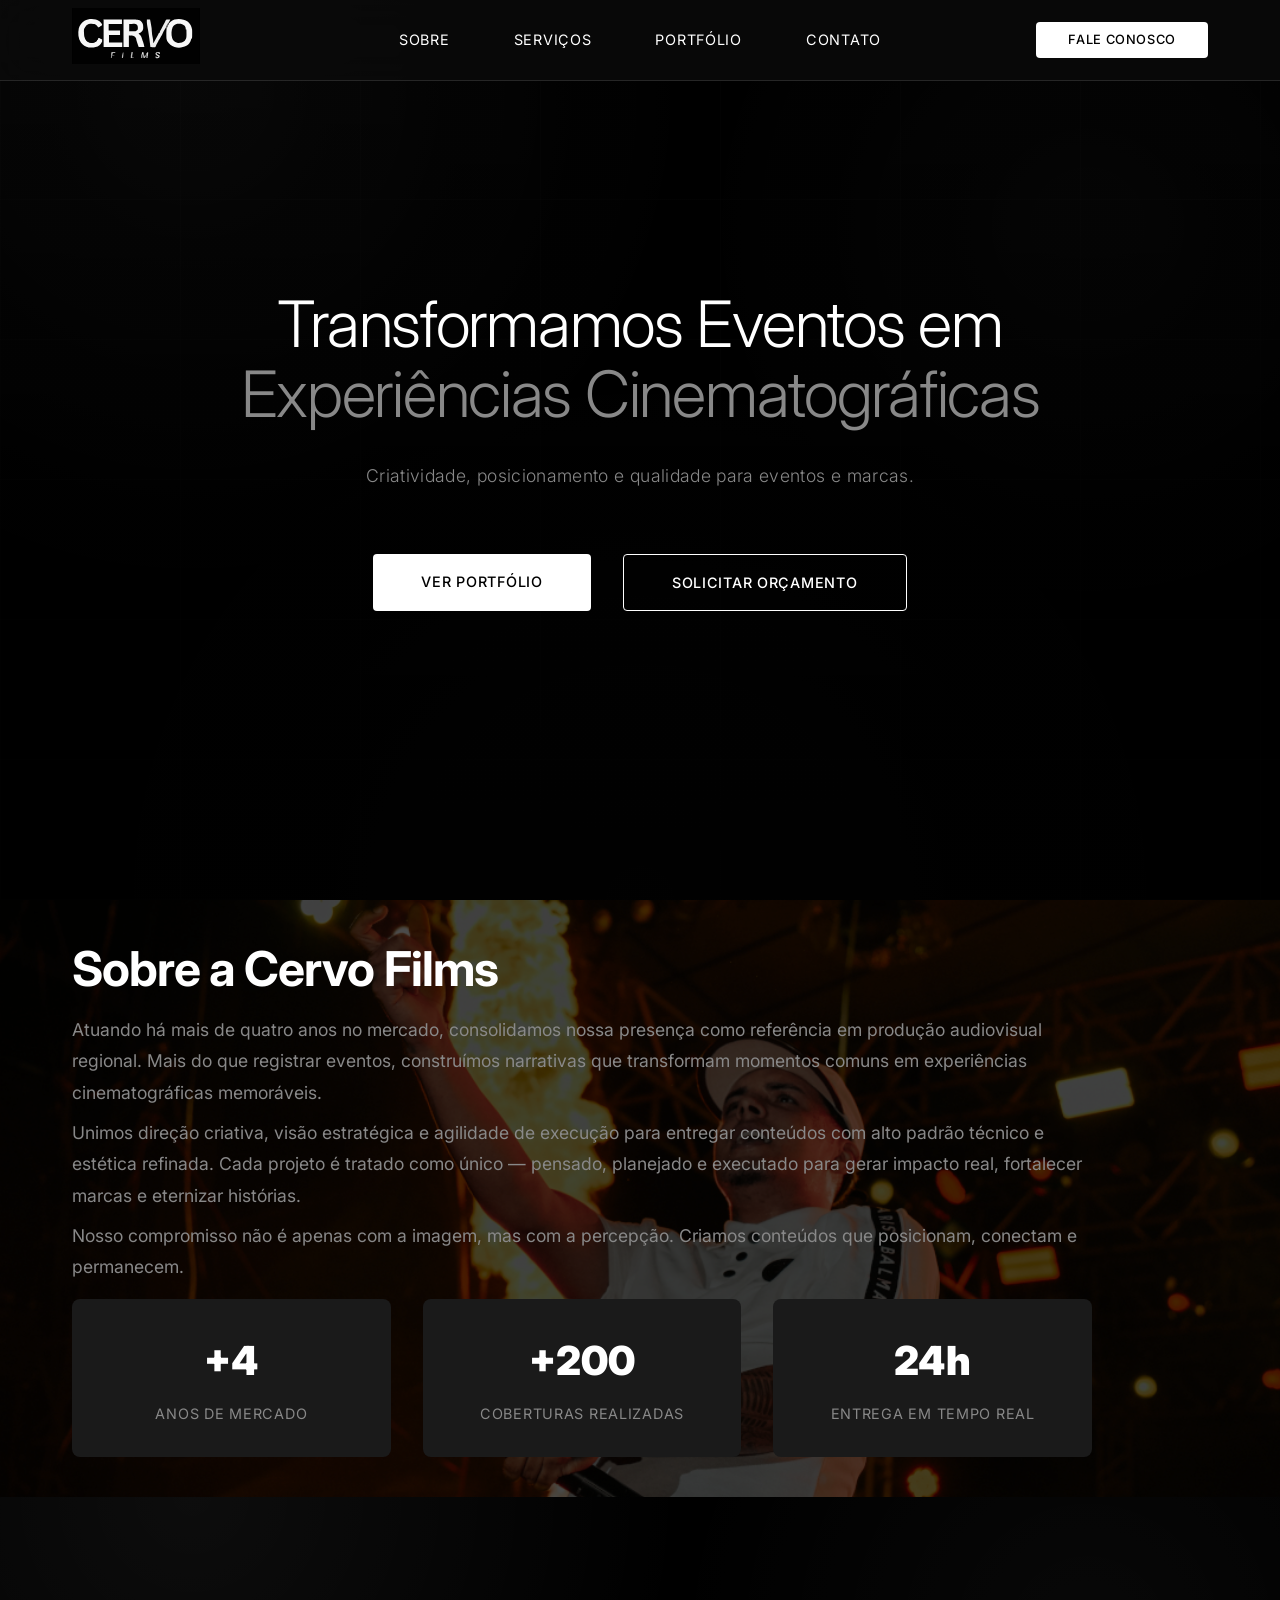
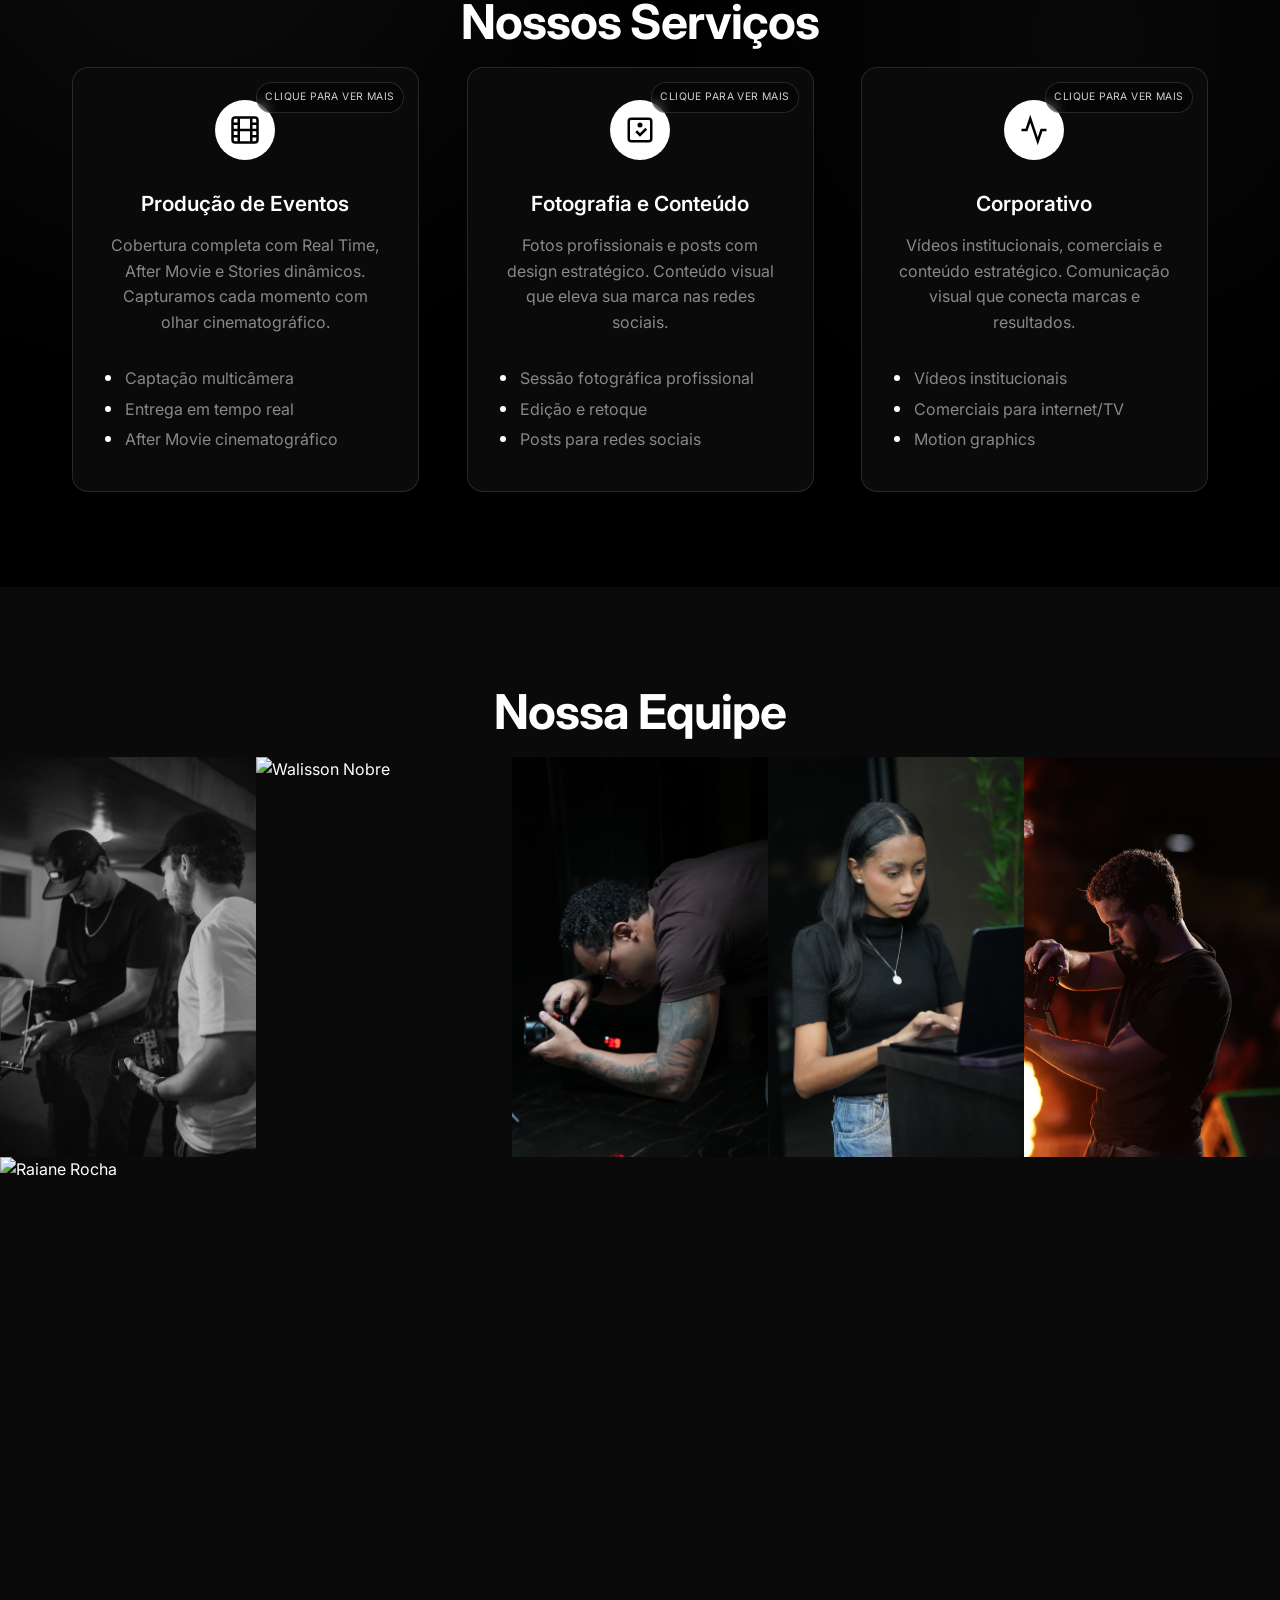
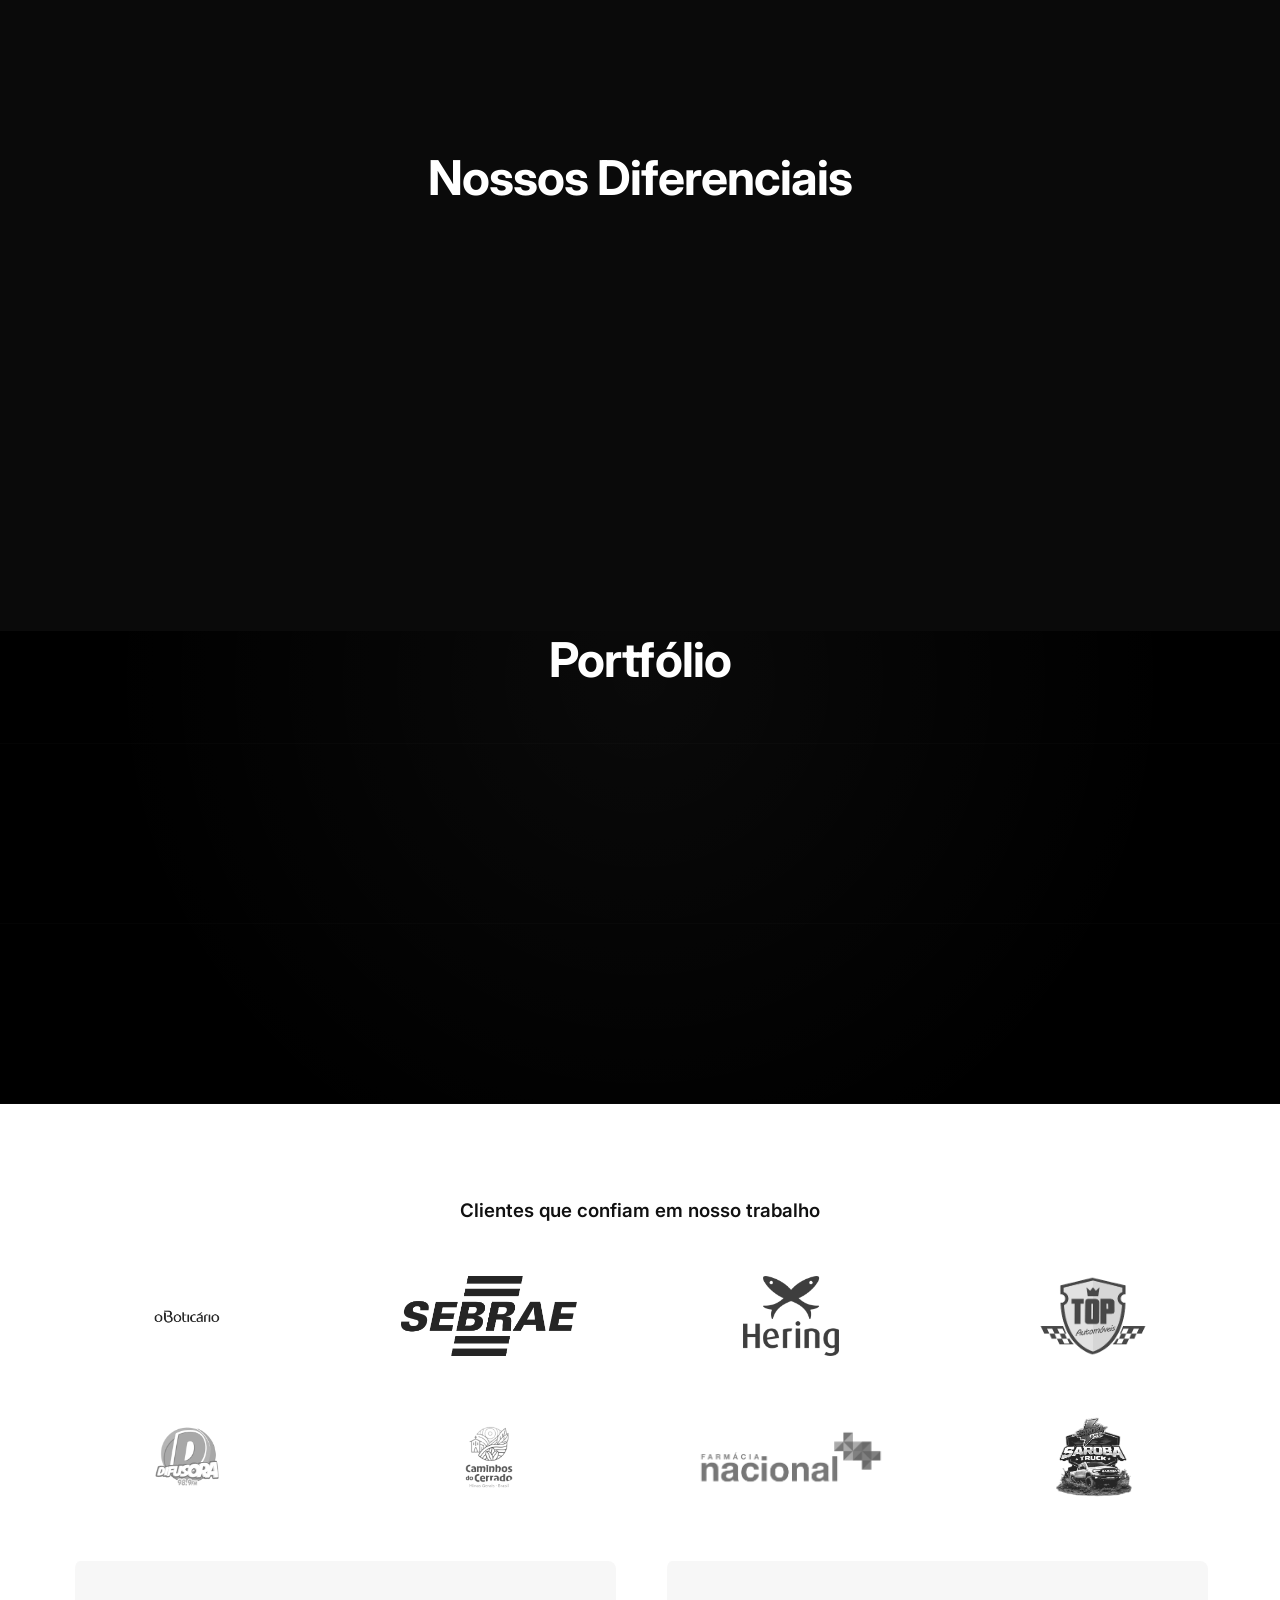
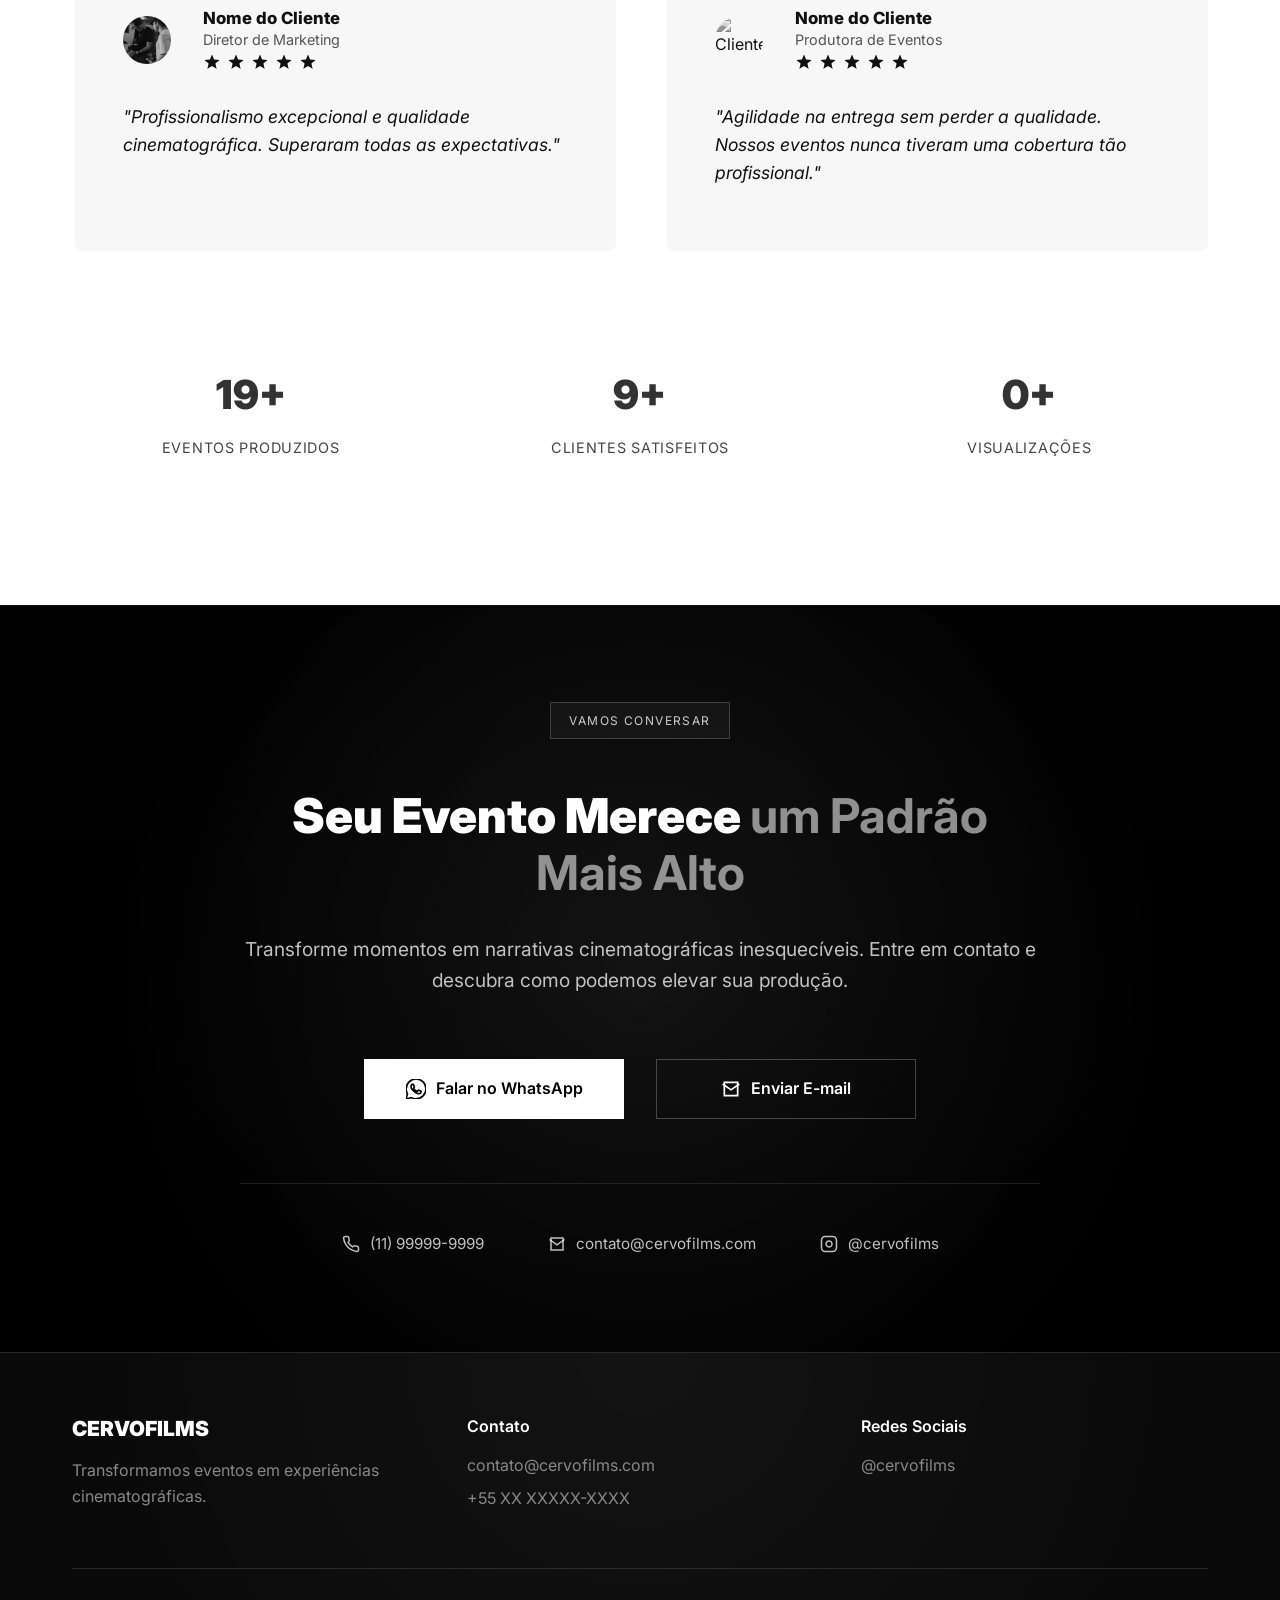
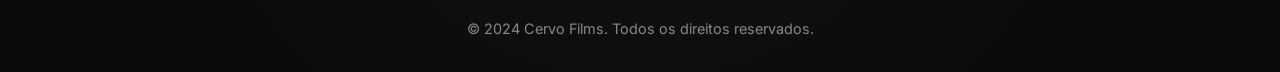
==== commit aabfa982: "Add files via upload" ====
--- a/index.html
+++ b/index.html
@@ -322,26 +322,56 @@
                     <div class="clients-logos">
                         <h3>Clientes que confiam em nosso trabalho</h3>
                         <div class="logos-grid">
-                            <div class="logo-placeholder">Logo Cliente 1</div>
-                            <div class="logo-placeholder">Logo Cliente 2</div>
-                            <div class="logo-placeholder">Logo Cliente 3</div>
-                            <div class="logo-placeholder">Logo Cliente 4</div>
+                            <img src="assets/Logos-Parceiros-Cervo/O-boticario-logo.png" alt="O Boticário" loading="lazy" class="partner-logo partner-logo--boticario">
+                            <img src="assets/Logos-Parceiros-Cervo/Sebrea-logo.png" alt="Sebrae" loading="lazy" class="partner-logo">
+                            <img src="assets/Logos-Parceiros-Cervo/hering-logo.png" alt="Hering" loading="lazy" class="partner-logo">
+                            <img src="assets/Logos-Parceiros-Cervo/TopAutomoveis-logo.png" alt="Top Automóveis" loading="lazy" class="partner-logo">
+                            <img src="assets/Logos-Parceiros-Cervo/Difusora98-Logo.png" alt="Difusora 98" loading="lazy" class="partner-logo">
+                            <img src="assets/Logos-Parceiros-Cervo/CaminhosCerrado-logo.png" alt="Caminhos do Cerrado" loading="lazy" class="partner-logo">
+                            <img src="assets/Logos-Parceiros-Cervo/farmacianacional_logo.png" alt="Farmácia Nacional" loading="lazy" class="partner-logo">
+                            <img src="assets/Logos-Parceiros-Cervo/Saroba-truck.png" alt="Sarobá" loading="lazy" class="partner-logo">
                         </div>
                     </div>
 
                     <div class="testimonials">
                         <div class="testimonial">
+                            <div class="testimonial-header">
+                                <img src="assets/team/Thiago-Sodre.JPG" alt="Cliente" loading="lazy" class="testimonial-avatar">
+                                <div class="testimonial-meta">
+                                    <div class="testimonial-name">Nome do Cliente</div>
+                                    <div class="testimonial-role">Diretor de Marketing</div>
+                                    <div class="testimonial-stars" aria-label="Avaliação 5 de 5">
+                                        <svg viewBox="0 0 24 24" aria-hidden="true"><path d="M12 17.27 18.18 21l-1.64-7.03L22 9.24l-7.19-.61L12 2 9.19 8.63 2 9.24l5.46 4.73L5.82 21z"/></svg>
+                                        <svg viewBox="0 0 24 24" aria-hidden="true"><path d="M12 17.27 18.18 21l-1.64-7.03L22 9.24l-7.19-.61L12 2 9.19 8.63 2 9.24l5.46 4.73L5.82 21z"/></svg>
+                                        <svg viewBox="0 0 24 24" aria-hidden="true"><path d="M12 17.27 18.18 21l-1.64-7.03L22 9.24l-7.19-.61L12 2 9.19 8.63 2 9.24l5.46 4.73L5.82 21z"/></svg>
+                                        <svg viewBox="0 0 24 24" aria-hidden="true"><path d="M12 17.27 18.18 21l-1.64-7.03L22 9.24l-7.19-.61L12 2 9.19 8.63 2 9.24l5.46 4.73L5.82 21z"/></svg>
+                                        <svg viewBox="0 0 24 24" aria-hidden="true"><path d="M12 17.27 18.18 21l-1.64-7.03L22 9.24l-7.19-.61L12 2 9.19 8.63 2 9.24l5.46 4.73L5.82 21z"/></svg>
+                                    </div>
+                                </div>
+                            </div>
                             <blockquote>
                                 "Profissionalismo excepcional e qualidade cinematográfica. Superaram todas as expectativas."
                             </blockquote>
-                            <cite>– Diretor de Marketing, Empresa Premium</cite>
                         </div>
 
                         <div class="testimonial">
+                            <div class="testimonial-header">
+                                <img src="assets/team/Walisson-Nobre.JPG" alt="Cliente" loading="lazy" class="testimonial-avatar">
+                                <div class="testimonial-meta">
+                                    <div class="testimonial-name">Nome do Cliente</div>
+                                    <div class="testimonial-role">Produtora de Eventos</div>
+                                    <div class="testimonial-stars" aria-label="Avaliação 5 de 5">
+                                        <svg viewBox="0 0 24 24" aria-hidden="true"><path d="M12 17.27 18.18 21l-1.64-7.03L22 9.24l-7.19-.61L12 2 9.19 8.63 2 9.24l5.46 4.73L5.82 21z"/></svg>
+                                        <svg viewBox="0 0 24 24" aria-hidden="true"><path d="M12 17.27 18.18 21l-1.64-7.03L22 9.24l-7.19-.61L12 2 9.19 8.63 2 9.24l5.46 4.73L5.82 21z"/></svg>
+                                        <svg viewBox="0 0 24 24" aria-hidden="true"><path d="M12 17.27 18.18 21l-1.64-7.03L22 9.24l-7.19-.61L12 2 9.19 8.63 2 9.24l5.46 4.73L5.82 21z"/></svg>
+                                        <svg viewBox="0 0 24 24" aria-hidden="true"><path d="M12 17.27 18.18 21l-1.64-7.03L22 9.24l-7.19-.61L12 2 9.19 8.63 2 9.24l5.46 4.73L5.82 21z"/></svg>
+                                        <svg viewBox="0 0 24 24" aria-hidden="true"><path d="M12 17.27 18.18 21l-1.64-7.03L22 9.24l-7.19-.61L12 2 9.19 8.63 2 9.24l5.46 4.73L5.82 21z"/></svg>
+                                    </div>
+                                </div>
+                            </div>
                             <blockquote>
                                 "Agilidade na entrega sem perder a qualidade. Nossos eventos nunca tiveram uma cobertura tão profissional."
                             </blockquote>
-                            <cite>– Produtora de Eventos</cite>
                         </div>
                     </div>
 
--- a/styles.css
+++ b/styles.css
@@ -962,20 +962,45 @@
 /* Social Proof Section */
 .social-proof {
     padding: var(--spacing-xxl) 0;
-    background-color: var(--color-surface);
+    background-color: #ffffff;
 }
 
 .clients-logos h3 {
     text-align: center;
     margin-bottom: var(--spacing-lg);
-    color: var(--color-text-muted);
+    color: #111111;
 }
 
 .logos-grid {
     display: grid;
-    grid-template-columns: repeat(auto-fit, minmax(200px, 1fr));
-    gap: var(--spacing-md);
+    grid-template-columns: repeat(auto-fit, minmax(180px, 1fr));
+    gap: 56px 72px;
     margin-bottom: var(--spacing-xl);
+    align-items: center;
+    justify-items: center;
+}
+
+.partner-logo{
+    width: min(260px, 100%);
+    height: 80px;
+    object-fit: contain;
+    padding: 0;
+    background-color: transparent;
+    border: 0;
+    border-radius: 0;
+    display: block;
+    filter: grayscale(100%) contrast(1.15);
+    opacity: 0.85;
+    transition: opacity var(--transition-medium);
+}
+
+.partner-logo--boticario{
+    width: min(290px, 100%);
+    height: 90px;
+}
+
+.partner-logo:hover{
+    opacity: 1;
 }
 
 .logo-placeholder {
@@ -999,10 +1024,60 @@
 }
 
 .testimonial {
-    background-color: var(--color-surface-light);
+    background-color: #f7f7f7;
     padding: var(--spacing-lg);
     border-radius: var(--border-radius-md);
     border-left: 3px solid var(--color-primary);
+    color: #111111;
+}
+
+.testimonial-header{
+    display:flex;
+    align-items:center;
+    gap: var(--spacing-md);
+    margin-bottom: var(--spacing-md);
+}
+
+.testimonial-meta{
+    display:flex;
+    flex-direction:column;
+    gap: 4px;
+    min-width: 0;
+}
+
+.testimonial-name{
+    font-weight: 800;
+    color: #111111;
+    line-height: 1.1;
+    font-size: 1.05rem;
+}
+
+.testimonial-role{
+    color: #555555;
+    font-size: 0.9rem;
+    line-height: 1.2;
+}
+
+.testimonial-avatar{
+    width: 48px;
+    height: 48px;
+    border-radius: 50%;
+    object-fit: cover;
+    flex: 0 0 48px;
+    filter: grayscale(100%);
+}
+
+.testimonial-stars{
+    display:flex;
+    gap: 6px;
+    flex-wrap: nowrap;
+}
+
+.testimonial-stars svg{
+    width: 18px;
+    height: 18px;
+    fill: #111111;
+    flex: 0 0 18px;
 }
 
 .testimonial blockquote {
@@ -1013,7 +1088,7 @@
 }
 
 .testimonial cite {
-    color: var(--color-text-muted);
+    color: #555555;
     font-size: 0.9rem;
     font-style: normal;
 }
@@ -1033,12 +1108,12 @@
     display: block;
     font-size: 2.5rem;
     font-weight: 900;
-    color: var(--color-primary);
+    color: #333333;
     margin-bottom: var(--spacing-xs);
 }
 
 .number-label {
-    color: var(--color-text-muted);
+    color: #444444;
     font-size: 0.9rem;
     text-transform: uppercase;
     letter-spacing: 0.05em;
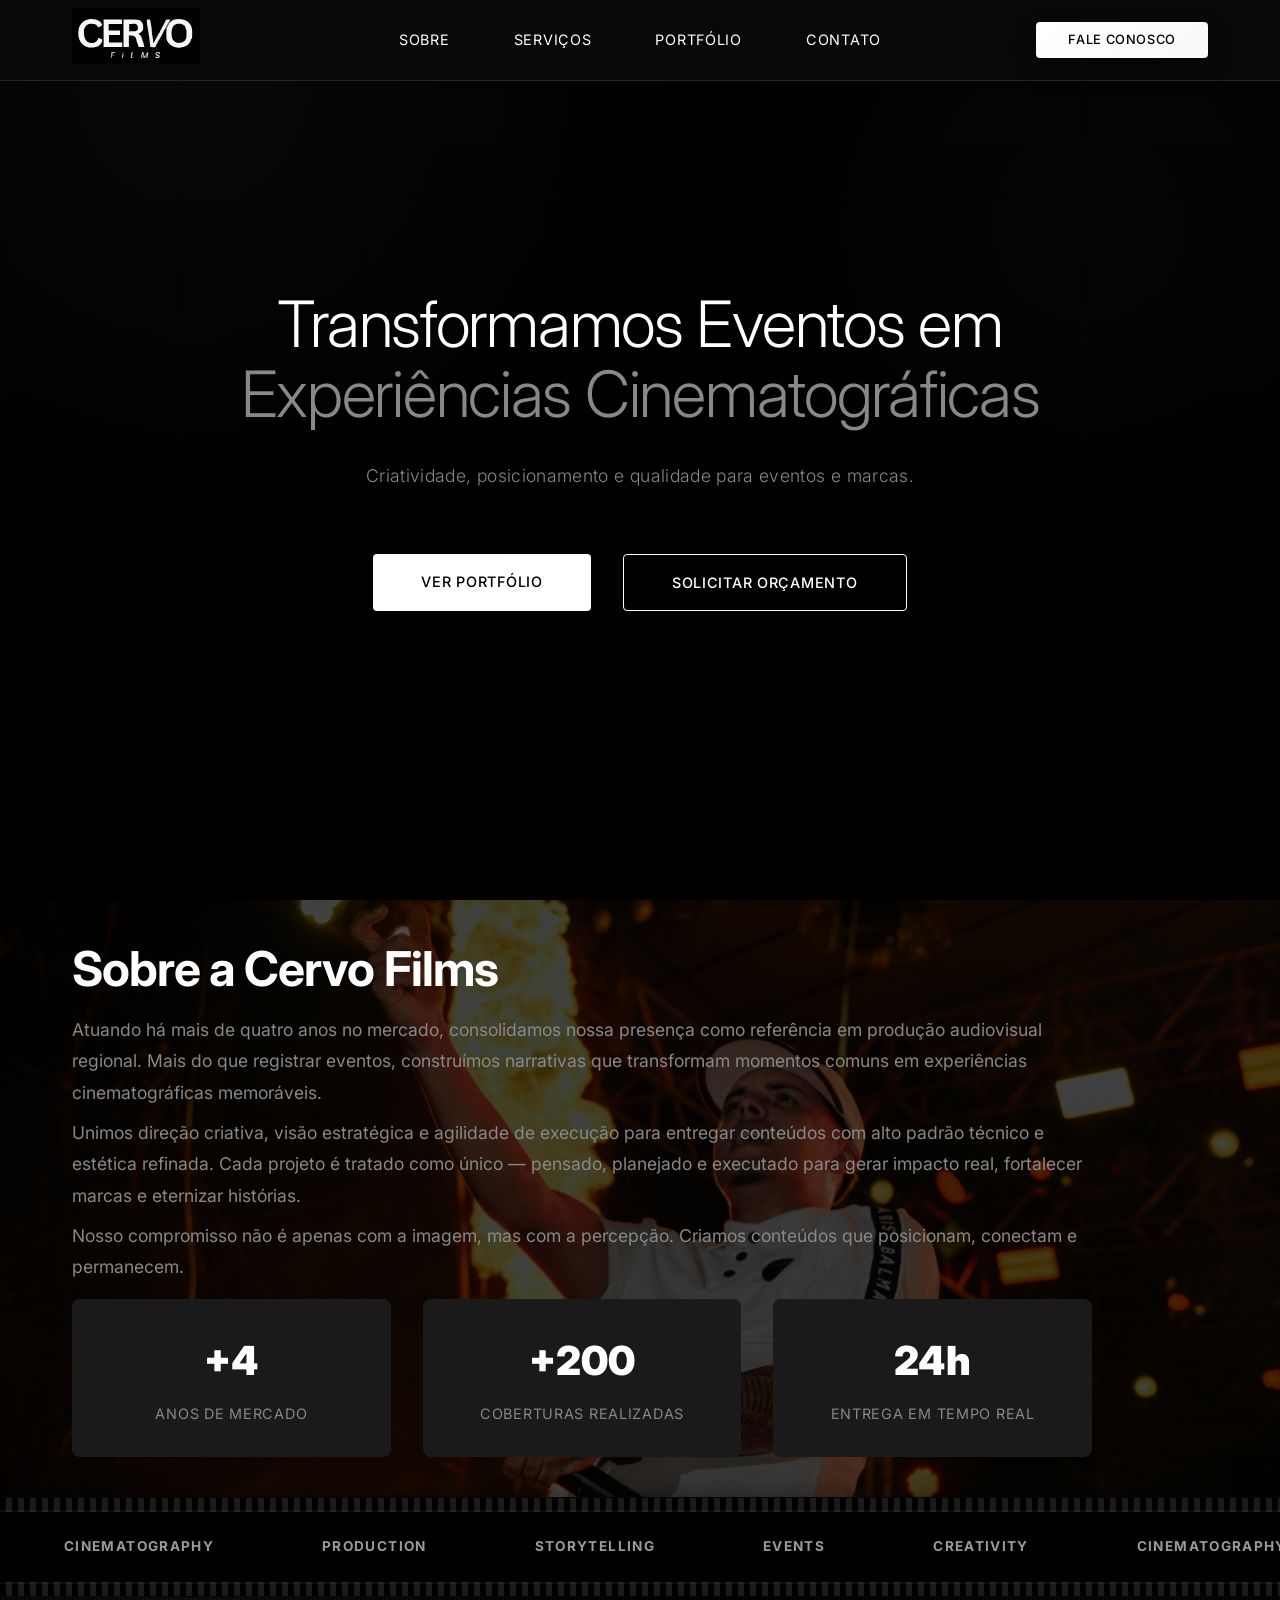
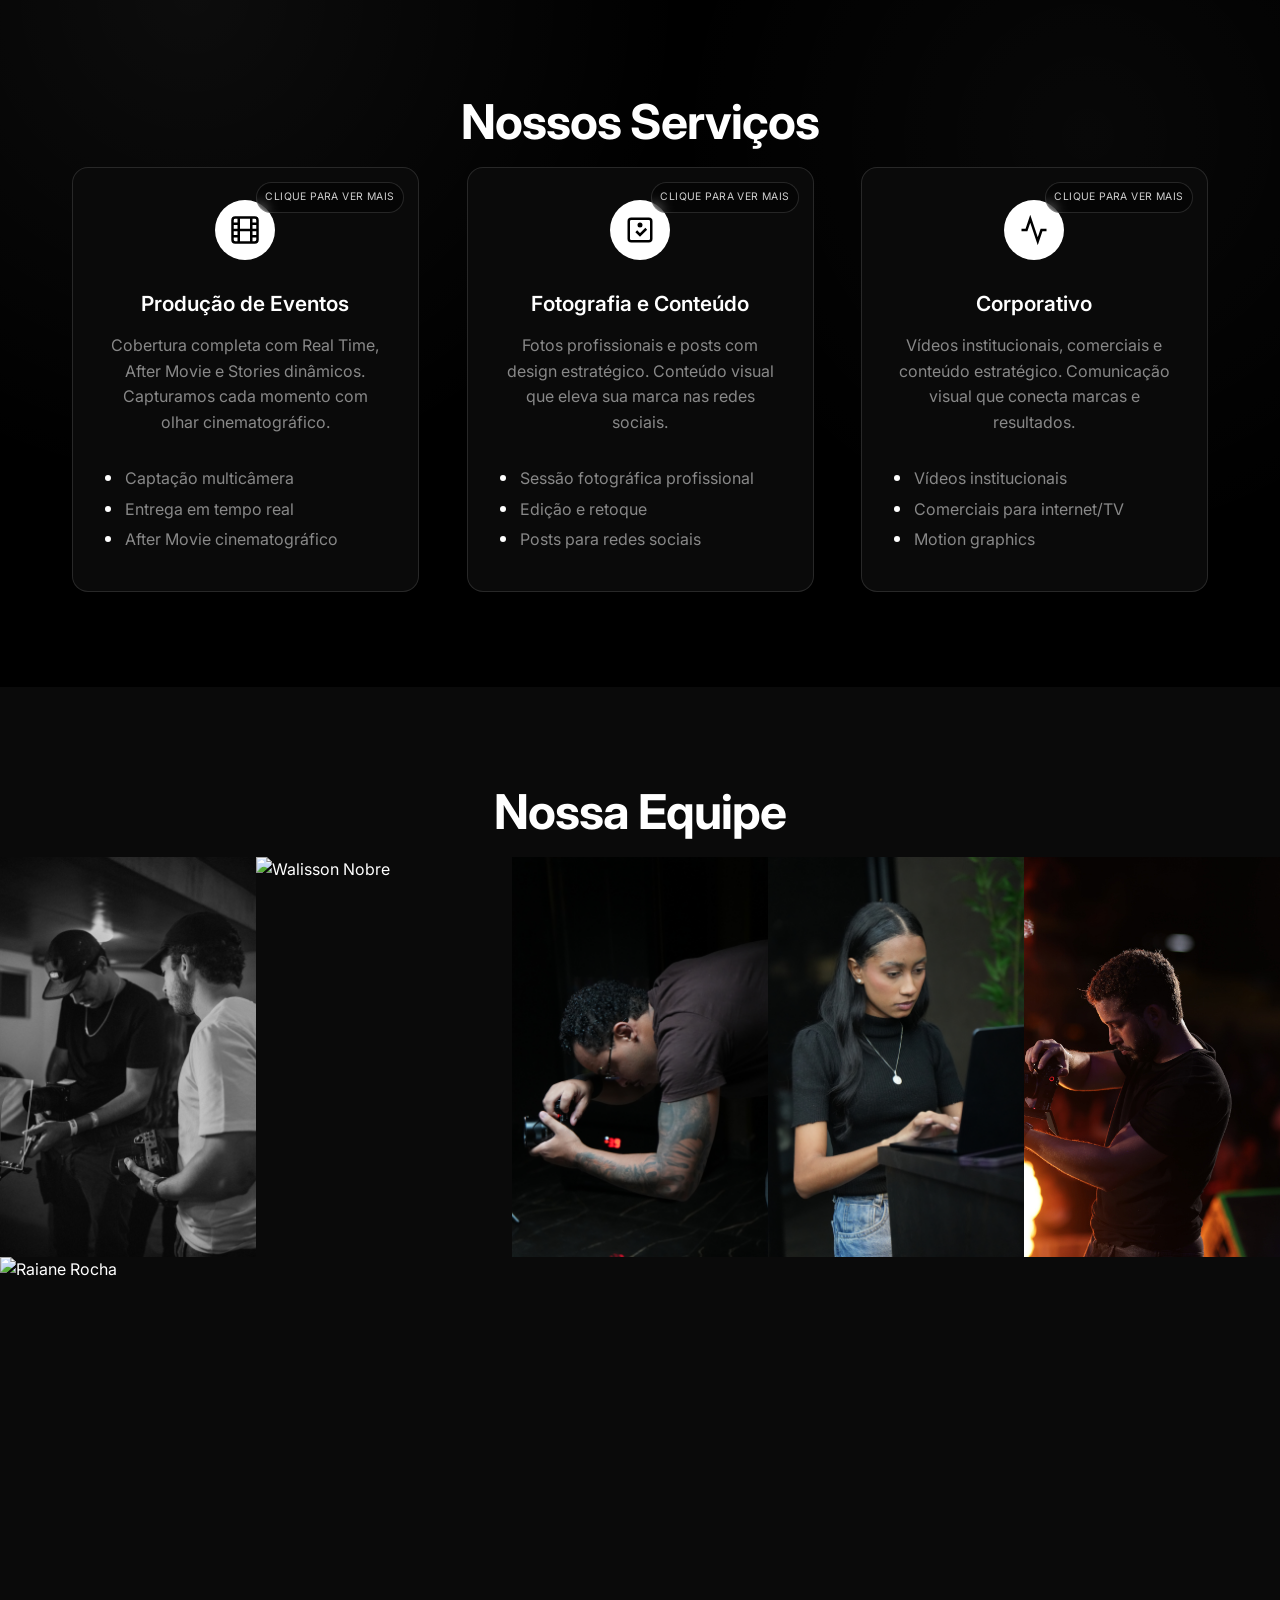
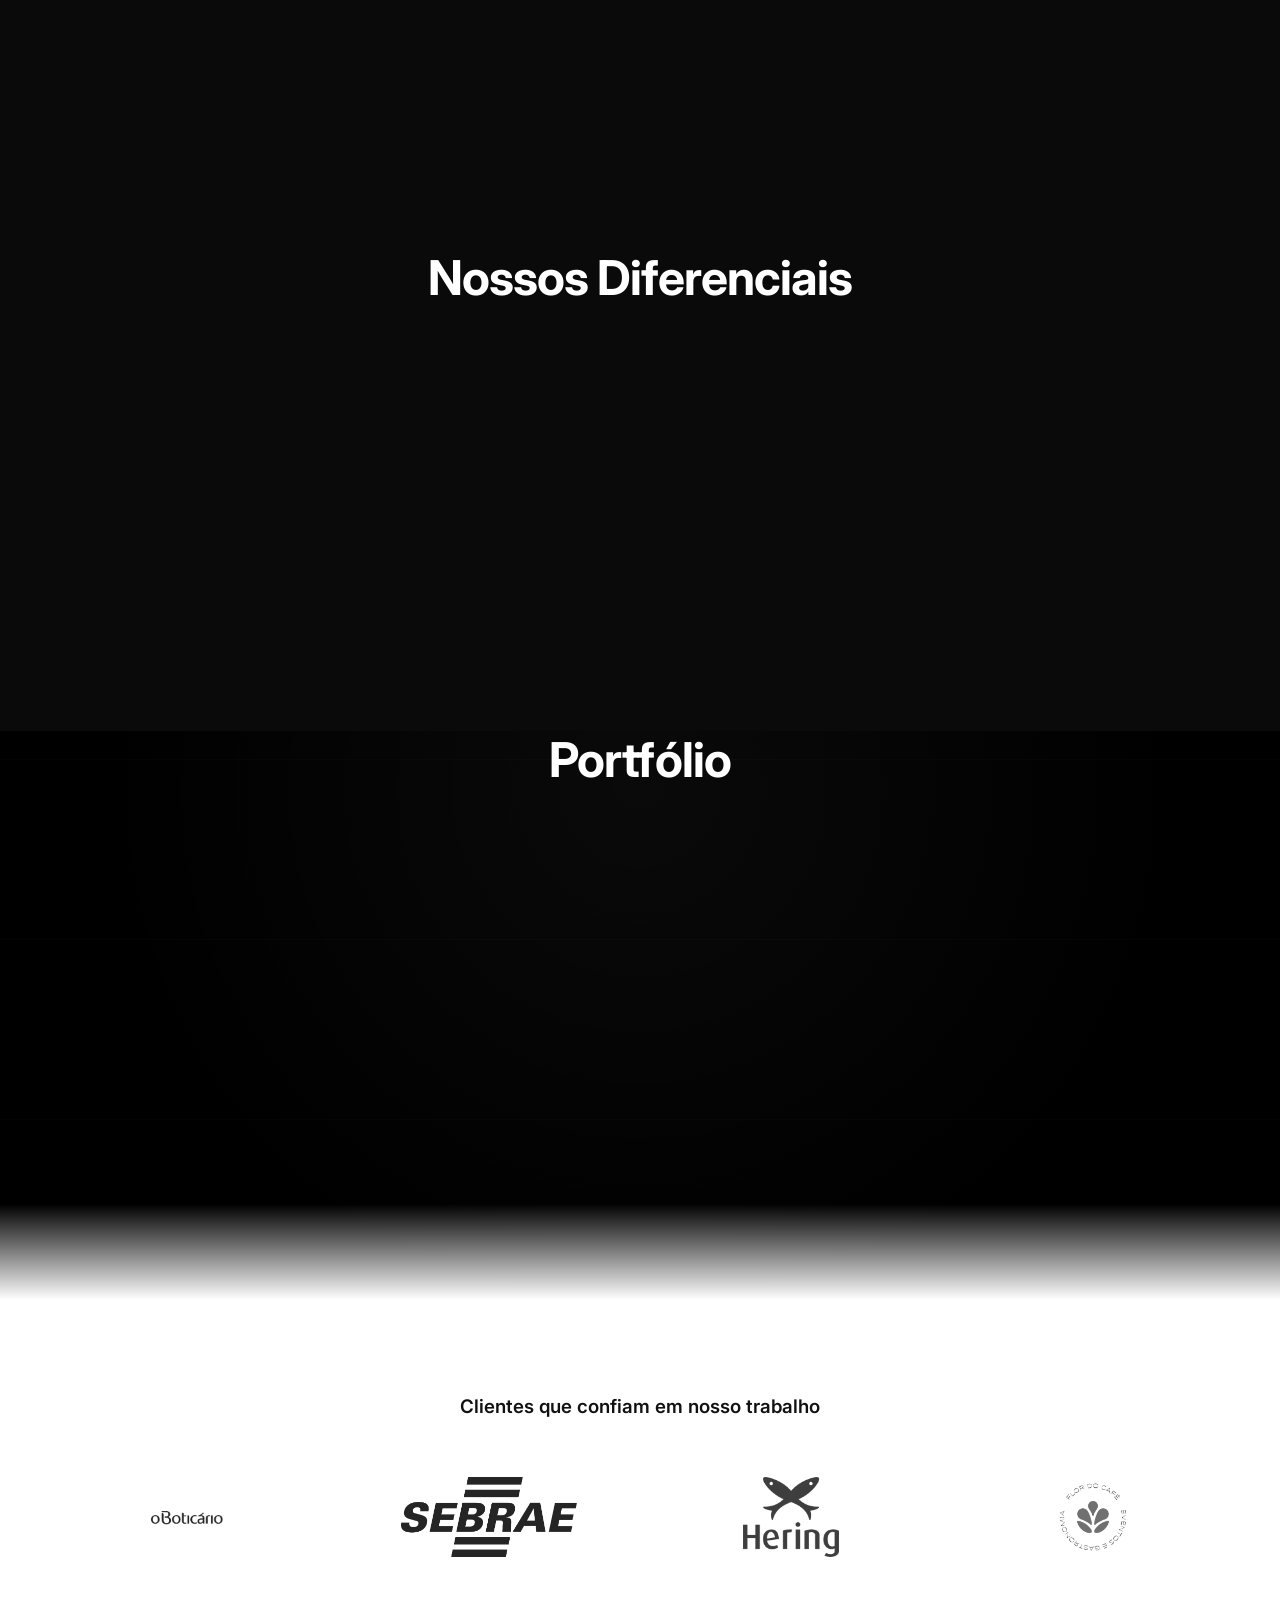
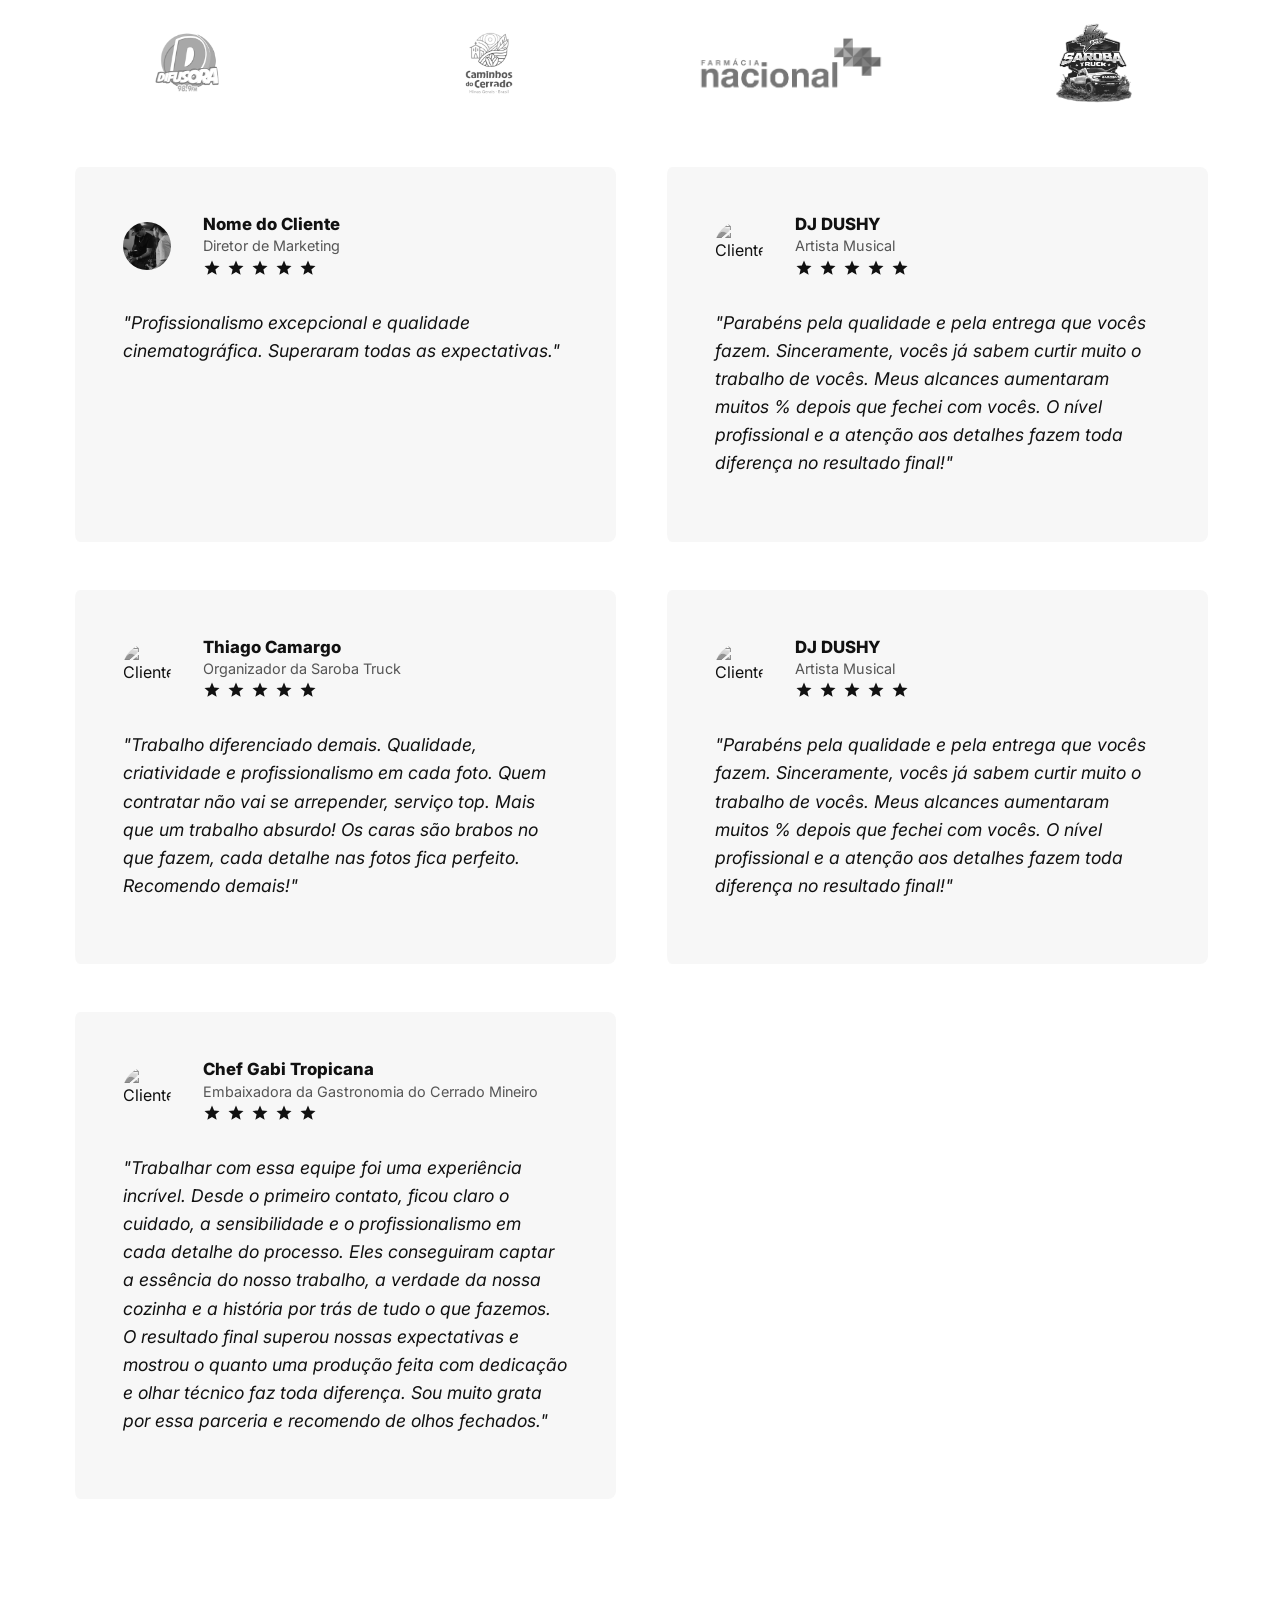
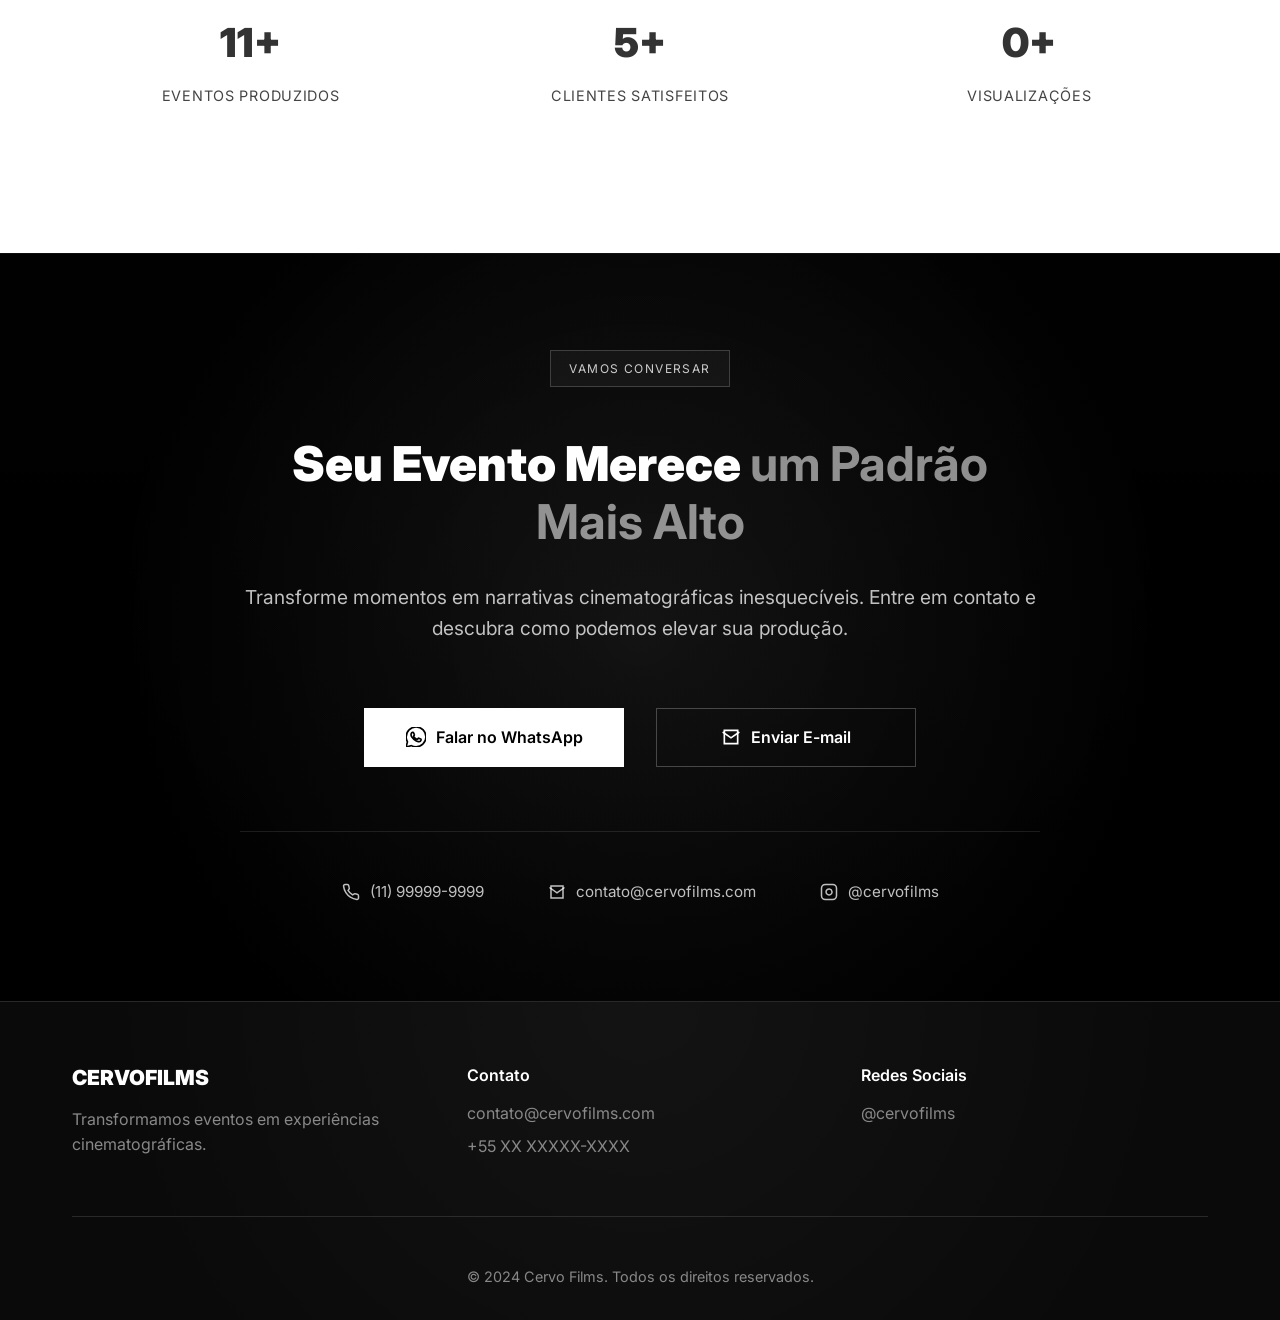
==== commit 068980f3: "Add files via upload" ====
--- a/index.html
+++ b/index.html
@@ -25,7 +25,7 @@
                     <li><a href="#contact" class="nav-link">CONTATO</a></li>
                 </ul>
                 <div class="nav-contact">
-                    <a href="#contact" class="btn-contact">FALE CONOSCO</a>
+                    <a href="contato.html" class="btn-contact">FALE CONOSCO</a>
                 </div>
                 <button class="nav-toggle" aria-label="Menu">
                     <span></span>
@@ -91,6 +91,46 @@
                             <span class="stat-label">ENTREGA EM TEMPO REAL</span>
                         </div>
                     </div>
+                </div>
+            </div>
+        </section>
+
+        <!-- Cinema Film Strip -->
+        <section class="cinema-strip">
+            <div class="clapper-board">
+                <div class="clapper-top">
+                    <div class="clapper-lines"></div>
+                </div>
+                <div class="clapper-bottom">
+                    <span class="clapper-text">CERVO FILMS</span>
+                    <span class="clapper-scene">SCENE 1</span>
+                    <span class="clapper-take">TAKE 1</span>
+                </div>
+            </div>
+            <div class="film-track">
+                <div class="film-content">
+                    <div class="film-item">CINEMATOGRAPHY</div>
+                    <div class="film-item">PRODUCTION</div>
+                    <div class="film-item">STORYTELLING</div>
+                    <div class="film-item">EVENTS</div>
+                    <div class="film-item">CREATIVITY</div>
+                    <div class="film-item">CINEMATOGRAPHY</div>
+                    <div class="film-item">PRODUCTION</div>
+                    <div class="film-item">STORYTELLING</div>
+                    <div class="film-item">EVENTS</div>
+                    <div class="film-item">CREATIVITY</div>
+                </div>
+                <div class="film-content" aria-hidden="true">
+                    <div class="film-item">CINEMATOGRAPHY</div>
+                    <div class="film-item">PRODUCTION</div>
+                    <div class="film-item">STORYTELLING</div>
+                    <div class="film-item">EVENTS</div>
+                    <div class="film-item">CREATIVITY</div>
+                    <div class="film-item">CINEMATOGRAPHY</div>
+                    <div class="film-item">PRODUCTION</div>
+                    <div class="film-item">STORYTELLING</div>
+                    <div class="film-item">EVENTS</div>
+                    <div class="film-item">CREATIVITY</div>
                 </div>
             </div>
         </section>
@@ -307,11 +347,11 @@
                 <h2 class="section-title">Portfólio</h2>
             </div>
             <div class="portfolio-grid">
-                <img src="assets/portfolio/Dj.JPG" alt="Evento Itaú" class="portfolio-item">
-                <img src="assets/portfolio/Hungria.JPG" alt="Show Musical" class="portfolio-item">
-                <img src="assets/portfolio/Pagode.JPG" alt="Evento Vogue" class="portfolio-item">
-                <img src="assets/portfolio/VovoJames.png" alt="Público em Show Noturno" class="portfolio-item">
-                <img src="assets/portfolio/Beats.png" alt="Instalação de Arte Digital" class="portfolio-item">
+                <img src="https://pub-e5ab79f76e6e4c32841ea6868cfdb1bd.r2.dev/Dj.JPG" alt="Evento Itaú" class="portfolio-item">
+                <img src="https://pub-e5ab79f76e6e4c32841ea6868cfdb1bd.r2.dev/Hungria.JPG" alt="Show Musical" class="portfolio-item">
+                <img src="https://pub-e5ab79f76e6e4c32841ea6868cfdb1bd.r2.dev/Pagode.JPG" alt="Evento Vogue" class="portfolio-item">
+                <img src="https://pub-e5ab79f76e6e4c32841ea6868cfdb1bd.r2.dev/VovoJames.png" alt="Público em Show Noturno" class="portfolio-item">
+                <img src="https://pub-e5ab79f76e6e4c32841ea6868cfdb1bd.r2.dev/Beats.png" alt="Instalação de Arte Digital" class="portfolio-item">
             </div>
         </section>
 
@@ -325,7 +365,7 @@
                             <img src="assets/Logos-Parceiros-Cervo/O-boticario-logo.png" alt="O Boticário" loading="lazy" class="partner-logo partner-logo--boticario">
                             <img src="assets/Logos-Parceiros-Cervo/Sebrea-logo.png" alt="Sebrae" loading="lazy" class="partner-logo">
                             <img src="assets/Logos-Parceiros-Cervo/hering-logo.png" alt="Hering" loading="lazy" class="partner-logo">
-                            <img src="assets/Logos-Parceiros-Cervo/TopAutomoveis-logo.png" alt="Top Automóveis" loading="lazy" class="partner-logo">
+                            <img src="assets/Logos-Parceiros-Cervo/Flor-do-cafe-logo.PNG" alt="Flor do Café" loading="lazy" class="partner-logo">
                             <img src="assets/Logos-Parceiros-Cervo/Difusora98-Logo.png" alt="Difusora 98" loading="lazy" class="partner-logo">
                             <img src="assets/Logos-Parceiros-Cervo/CaminhosCerrado-logo.png" alt="Caminhos do Cerrado" loading="lazy" class="partner-logo">
                             <img src="assets/Logos-Parceiros-Cervo/farmacianacional_logo.png" alt="Farmácia Nacional" loading="lazy" class="partner-logo">
@@ -354,12 +394,14 @@
                             </blockquote>
                         </div>
 
+                      
+
                         <div class="testimonial">
                             <div class="testimonial-header">
                                 <img src="assets/team/Walisson-Nobre.JPG" alt="Cliente" loading="lazy" class="testimonial-avatar">
                                 <div class="testimonial-meta">
-                                    <div class="testimonial-name">Nome do Cliente</div>
-                                    <div class="testimonial-role">Produtora de Eventos</div>
+                                    <div class="testimonial-name">DJ DUSHY</div>
+                                    <div class="testimonial-role">Artista Musical</div>
                                     <div class="testimonial-stars" aria-label="Avaliação 5 de 5">
                                         <svg viewBox="0 0 24 24" aria-hidden="true"><path d="M12 17.27 18.18 21l-1.64-7.03L22 9.24l-7.19-.61L12 2 9.19 8.63 2 9.24l5.46 4.73L5.82 21z"/></svg>
                                         <svg viewBox="0 0 24 24" aria-hidden="true"><path d="M12 17.27 18.18 21l-1.64-7.03L22 9.24l-7.19-.61L12 2 9.19 8.63 2 9.24l5.46 4.73L5.82 21z"/></svg>
@@ -370,7 +412,67 @@
                                 </div>
                             </div>
                             <blockquote>
-                                "Agilidade na entrega sem perder a qualidade. Nossos eventos nunca tiveram uma cobertura tão profissional."
+                                "Parabéns pela qualidade e pela entrega que vocês fazem. Sinceramente, vocês já sabem curtir muito o trabalho de vocês. Meus alcances aumentaram muitos % depois que fechei com vocês. O nível profissional e a atenção aos detalhes fazem toda diferença no resultado final!"
+                            </blockquote>
+                        </div>
+
+                        <div class="testimonial">
+                            <div class="testimonial-header">
+                                <img src="assets/team/Walisson-Nobre.JPG" alt="Cliente" loading="lazy" class="testimonial-avatar">
+                                <div class="testimonial-meta">
+                                    <div class="testimonial-name">Thiago Camargo</div>
+                                    <div class="testimonial-role">Organizador da Saroba Truck</div>
+                                    <div class="testimonial-stars" aria-label="Avaliação 5 de 5">
+                                        <svg viewBox="0 0 24 24" aria-hidden="true"><path d="M12 17.27 18.18 21l-1.64-7.03L22 9.24l-7.19-.61L12 2 9.19 8.63 2 9.24l5.46 4.73L5.82 21z"/></svg>
+                                        <svg viewBox="0 0 24 24" aria-hidden="true"><path d="M12 17.27 18.18 21l-1.64-7.03L22 9.24l-7.19-.61L12 2 9.19 8.63 2 9.24l5.46 4.73L5.82 21z"/></svg>
+                                        <svg viewBox="0 0 24 24" aria-hidden="true"><path d="M12 17.27 18.18 21l-1.64-7.03L22 9.24l-7.19-.61L12 2 9.19 8.63 2 9.24l5.46 4.73L5.82 21z"/></svg>
+                                        <svg viewBox="0 0 24 24" aria-hidden="true"><path d="M12 17.27 18.18 21l-1.64-7.03L22 9.24l-7.19-.61L12 2 9.19 8.63 2 9.24l5.46 4.73L5.82 21z"/></svg>
+                                        <svg viewBox="0 0 24 24" aria-hidden="true"><path d="M12 17.27 18.18 21l-1.64-7.03L22 9.24l-7.19-.61L12 2 9.19 8.63 2 9.24l5.46 4.73L5.82 21z"/></svg>
+                                    </div>
+                                </div>
+                            </div>
+                            <blockquote>
+                                "Trabalho diferenciado demais. Qualidade, criatividade e profissionalismo em cada foto. Quem contratar não vai se arrepender, serviço top. Mais que um trabalho absurdo! Os caras são brabos no que fazem, cada detalhe nas fotos fica perfeito. Recomendo demais!"
+                            </blockquote>
+                        </div>
+
+                        <div class="testimonial">
+                            <div class="testimonial-header">
+                                <img src="assets/team/Walisson-Nobre.JPG" alt="Cliente" loading="lazy" class="testimonial-avatar">
+                                <div class="testimonial-meta">
+                                    <div class="testimonial-name">DJ DUSHY</div>
+                                    <div class="testimonial-role">Artista Musical</div>
+                                    <div class="testimonial-stars" aria-label="Avaliação 5 de 5">
+                                        <svg viewBox="0 0 24 24" aria-hidden="true"><path d="M12 17.27 18.18 21l-1.64-7.03L22 9.24l-7.19-.61L12 2 9.19 8.63 2 9.24l5.46 4.73L5.82 21z"/></svg>
+                                        <svg viewBox="0 0 24 24" aria-hidden="true"><path d="M12 17.27 18.18 21l-1.64-7.03L22 9.24l-7.19-.61L12 2 9.19 8.63 2 9.24l5.46 4.73L5.82 21z"/></svg>
+                                        <svg viewBox="0 0 24 24" aria-hidden="true"><path d="M12 17.27 18.18 21l-1.64-7.03L22 9.24l-7.19-.61L12 2 9.19 8.63 2 9.24l5.46 4.73L5.82 21z"/></svg>
+                                        <svg viewBox="0 0 24 24" aria-hidden="true"><path d="M12 17.27 18.18 21l-1.64-7.03L22 9.24l-7.19-.61L12 2 9.19 8.63 2 9.24l5.46 4.73L5.82 21z"/></svg>
+                                        <svg viewBox="0 0 24 24" aria-hidden="true"><path d="M12 17.27 18.18 21l-1.64-7.03L22 9.24l-7.19-.61L12 2 9.19 8.63 2 9.24l5.46 4.73L5.82 21z"/></svg>
+                                    </div>
+                                </div>
+                            </div>
+                            <blockquote>
+                                "Parabéns pela qualidade e pela entrega que vocês fazem. Sinceramente, vocês já sabem curtir muito o trabalho de vocês. Meus alcances aumentaram muitos % depois que fechei com vocês. O nível profissional e a atenção aos detalhes fazem toda diferença no resultado final!"
+                            </blockquote>
+                        </div>
+
+                        <div class="testimonial">
+                            <div class="testimonial-header">
+                                <img src="assets/team/Walisson-Nobre.JPG" alt="Cliente" loading="lazy" class="testimonial-avatar">
+                                <div class="testimonial-meta">
+                                    <div class="testimonial-name">Chef Gabi Tropicana</div>
+                                    <div class="testimonial-role">Embaixadora da Gastronomia do Cerrado Mineiro</div>
+                                    <div class="testimonial-stars" aria-label="Avaliação 5 de 5">
+                                        <svg viewBox="0 0 24 24" aria-hidden="true"><path d="M12 17.27 18.18 21l-1.64-7.03L22 9.24l-7.19-.61L12 2 9.19 8.63 2 9.24l5.46 4.73L5.82 21z"/></svg>
+                                        <svg viewBox="0 0 24 24" aria-hidden="true"><path d="M12 17.27 18.18 21l-1.64-7.03L22 9.24l-7.19-.61L12 2 9.19 8.63 2 9.24l5.46 4.73L5.82 21z"/></svg>
+                                        <svg viewBox="0 0 24 24" aria-hidden="true"><path d="M12 17.27 18.18 21l-1.64-7.03L22 9.24l-7.19-.61L12 2 9.19 8.63 2 9.24l5.46 4.73L5.82 21z"/></svg>
+                                        <svg viewBox="0 0 24 24" aria-hidden="true"><path d="M12 17.27 18.18 21l-1.64-7.03L22 9.24l-7.19-.61L12 2 9.19 8.63 2 9.24l5.46 4.73L5.82 21z"/></svg>
+                                        <svg viewBox="0 0 24 24" aria-hidden="true"><path d="M12 17.27 18.18 21l-1.64-7.03L22 9.24l-7.19-.61L12 2 9.19 8.63 2 9.24l5.46 4.73L5.82 21z"/></svg>
+                                    </div>
+                                </div>
+                            </div>
+                            <blockquote>
+                                "Trabalhar com essa equipe foi uma experiência incrível. Desde o primeiro contato, ficou claro o cuidado, a sensibilidade e o profissionalismo em cada detalhe do processo. Eles conseguiram captar a essência do nosso trabalho, a verdade da nossa cozinha e a história por trás de tudo o que fazemos. O resultado final superou nossas expectativas e mostrou o quanto uma produção feita com dedicação e olhar técnico faz toda diferença. Sou muito grata por essa parceria e recomendo de olhos fechados."
                             </blockquote>
                         </div>
                     </div>
@@ -412,7 +514,7 @@
                             Falar no WhatsApp
                         </a>
 
-                        <a href="mailto:contato@cervofilms.com" class="cta-btn cta-btn-secondary">
+                        <a href="contato.html" class="cta-btn cta-btn-secondary">
                             <svg viewBox="0 0 24 24" fill="none" stroke="currentColor" stroke-width="2">
                                 <path d="M4 4h16v16H4z" />
                                 <path d="m22 6-10 7L2 6" />
@@ -428,7 +530,7 @@
                             </svg>
                             (11) 99999-9999
                         </a>
-                        <a href="mailto:contato@cervofilms.com" class="cta-footer-item" aria-label="E-mail">
+                        <a href="contato.html" class="cta-footer-item" aria-label="E-mail">
                             <svg viewBox="0 0 24 24" fill="none" stroke="currentColor" stroke-width="2">
                                 <path d="M4 4h16v16H4z" />
                                 <path d="m22 6-10 7L2 6" />
--- a/styles.css
+++ b/styles.css
@@ -221,7 +221,10 @@
 }
 
 .btn-contact {
-    background-color: var(--color-primary);
+    position: relative;
+    isolation: isolate;
+    background: linear-gradient(135deg, var(--color-primary), var(--color-secondary));
+    background-size: 180% 180%;
     color: var(--color-background);
     padding: var(--spacing-xs) var(--spacing-md);
     border: none;
@@ -234,11 +237,29 @@
     cursor: pointer;
     transition: all var(--transition-medium);
     text-decoration: none;
+    box-shadow: 0 10px 22px rgba(0, 0, 0, 0.25);
+    animation: subtlePulse 3s ease-in-out infinite;
 }
 
 .btn-contact:hover {
-    background-color: var(--color-secondary);
-    transform: translateY(-1px);
+    border: 2px solid rgba(255, 255, 255, 0.3);
+    padding: calc(var(--spacing-xs) - 2px) var(--spacing-md);
+    animation: none;
+}
+
+.btn-contact:focus-visible{
+    outline: 2px solid rgba(255, 255, 255, 0.85);
+    outline-offset: 3px;
+    animation: none;
+}
+
+@keyframes subtlePulse {
+    0%, 100% {
+        transform: scale(1);
+    }
+    50% {
+        transform: scale(1.05);
+    }
 }
 
 .nav-toggle {
@@ -256,6 +277,271 @@
     height: 2px;
     background-color: var(--color-primary);
     transition: all var(--transition-medium);
+}
+
+/* Cinema Film Strip */
+.cinema-strip {
+    background: #000;
+    padding: 25px 0;
+    overflow: hidden;
+    position: relative;
+    height: 100px;
+    border-top: 1px solid rgba(255, 255, 255, 0.02);
+    border-bottom: 1px solid rgba(255, 255, 255, 0.02);
+    box-shadow: 
+        inset 0 4px 20px rgba(0, 0, 0, 0.9),
+        0 8px 32px rgba(0, 0, 0, 0.7);
+}
+
+/* Perfurações da fita de filme escuras */
+.cinema-strip::before,
+.cinema-strip::after {
+    content: '';
+    position: absolute;
+    left: 0;
+    right: 0;
+    height: 12px;
+    background: repeating-linear-gradient(
+        90deg,
+        transparent 0 6px,
+        rgba(255, 255, 255, 0.1) 6px 12px,
+        transparent 12px 18px,
+        rgba(255, 255, 255, 0.1) 18px 24px
+    );
+    z-index: 1;
+}
+
+.cinema-strip::before {
+    top: 0;
+    border-bottom: 2px solid rgba(255, 255, 255, 0.05);
+    box-shadow: 0 2px 8px rgba(0, 0, 0, 0.5);
+}
+
+.cinema-strip::after {
+    bottom: 0;
+    border-top: 2px solid rgba(255, 255, 255, 0.05);
+    box-shadow: 0 -2px 8px rgba(0, 0, 0, 0.5);
+}
+
+/* Claquete Cinematográfica ultra dark */
+.clapper-board {
+    position: absolute;
+    left: -150px;
+    top: 50%;
+    transform: translateY(-50%) rotate(-12deg);
+    width: 120px;
+    height: 90px;
+    background: linear-gradient(135deg, #000, #0a0a0a);
+    border: 3px solid rgba(255, 255, 255, 0.05);
+    box-shadow: 
+        0 8px 24px rgba(0, 0, 0, 0.9),
+        inset 0 2px 8px rgba(0, 0, 0, 0.8);
+    z-index: 10;
+    animation: clapperSwing 4s ease-in-out infinite;
+}
+
+.clapper-top {
+    height: 35px;
+    background: linear-gradient(135deg, #0a0a0a, #1a1a1a);
+    border-bottom: 3px solid rgba(255, 255, 255, 0.08);
+    position: relative;
+    overflow: hidden;
+}
+
+.clapper-lines {
+    width: 100%;
+    height: 100%;
+    background: repeating-linear-gradient(
+        45deg,
+        transparent 0 4px,
+        rgba(255, 255, 255, 0.08) 4px 8px,
+        transparent 8px 12px
+    );
+}
+
+.clapper-bottom {
+    height: 55px;
+    display: flex;
+    flex-direction: column;
+    justify-content: center;
+    align-items: center;
+    padding: 8px;
+    gap: 4px;
+}
+
+.clapper-text {
+    font-size: 0.8rem;
+    font-weight: 800;
+    color: rgba(255, 255, 255, 0.7);
+    text-transform: uppercase;
+    letter-spacing: 0.08em;
+    text-shadow: 0 2px 4px rgba(0, 0, 0, 0.9);
+}
+
+.clapper-scene,
+.clapper-take {
+    font-size: 0.55rem;
+    color: rgba(255, 255, 255, 0.4);
+    text-transform: uppercase;
+    letter-spacing: 0.08em;
+    text-shadow: 0 1px 3px rgba(0, 0, 0, 0.9);
+}
+
+@keyframes clapperSwing {
+    0%, 100% {
+        transform: translateY(-50%) rotate(-12deg);
+    }
+    50% {
+        transform: translateY(-50%) rotate(-8deg);
+    }
+}
+
+.film-track {
+    display: flex;
+    animation: scroll 18s linear infinite;
+    position: relative;
+    z-index: 2;
+    height: 100%;
+    align-items: center;
+}
+
+.film-content {
+    display: flex;
+    gap: 60px;
+    padding: 0 40px;
+    white-space: nowrap;
+}
+
+.film-item {
+    display: inline-flex;
+    align-items: center;
+    gap: 12px;
+    font-size: 0.85rem;
+    font-weight: 700;
+    letter-spacing: 0.1em;
+    text-transform: uppercase;
+    color: rgba(255, 255, 255, 0.6);
+    padding: 12px 24px;
+    background: transparent;
+    border: none;
+    border-radius: 0;
+    transition: all 0.4s cubic-bezier(0.175, 0.885, 0.32, 1.275);
+    position: relative;
+    overflow: hidden;
+    backdrop-filter: none;
+    box-shadow: none;
+}
+
+/* Efeito shine sutil nos itens */
+.film-item::before {
+    content: '';
+    position: absolute;
+    top: 0;
+    left: -100%;
+    width: 100%;
+    height: 100%;
+    background: linear-gradient(90deg, transparent, rgba(255, 255, 255, 0.05), transparent);
+    transition: left 0.8s ease;
+}
+
+.film-item:hover {
+    color: rgba(255, 255, 255, 0.8);
+    background: transparent;
+    border: none;
+    transform: scale(1.05) translateY(-2px);
+    box-shadow: none;
+}
+
+.film-item:hover::before {
+    left: 100%;
+}
+
+@keyframes scroll {
+    0% {
+        transform: translateX(0);
+    }
+    100% {
+        transform: translateX(-50%);
+    }
+}
+
+/* Pausar animação no hover */
+.cinema-strip:hover .film-track {
+    animation-play-state: paused;
+}
+
+/* Responsive */
+@media (max-width: 768px) {
+    .cinema-strip {
+        height: 80px;
+        padding: 20px 0;
+    }
+    
+    .film-item {
+        font-size: 0.75rem;
+        padding: 10px 20px;
+        gap: 10px;
+    }
+    
+    .film-content {
+        gap: 40px;
+        padding: 0 30px;
+    }
+    
+    .clapper-board {
+        width: 100px;
+        height: 75px;
+        left: -120px;
+    }
+}
+
+@media (max-width: 480px) {
+    .cinema-strip {
+        height: 60px;
+        padding: 15px 0;
+    }
+    
+    .film-item {
+        font-size: 0.65rem;
+        padding: 8px 16px;
+        gap: 8px;
+    }
+    
+    .film-content {
+        gap: 30px;
+        padding: 0 20px;
+    }
+    
+    .clapper-board {
+        width: 80px;
+        height: 60px;
+        left: -100px;
+    }
+}
+
+/* Responsive Film Strip */
+@media (max-width: 768px) {
+    .film-content {
+        gap: var(--spacing-lg);
+        padding: 0 var(--spacing-md);
+    }
+    
+    .film-item {
+        font-size: 0.8rem;
+        padding: var(--spacing-xs) var(--spacing-sm);
+    }
+}
+
+@media (max-width: 480px) {
+    .film-content {
+        gap: var(--spacing-md);
+        padding: 0 var(--spacing-sm);
+    }
+    
+    .film-item {
+        font-size: 0.75rem;
+        padding: 0.5rem var(--spacing-sm);
+    }
 }
 
 /* Hero Section */
@@ -915,7 +1201,7 @@
 
 /* Portfolio Section */
 .portfolio {
-    padding: 0;
+    padding: 0 0 var(--spacing-xxl);
     margin: 0;
     position:relative;
 }
@@ -929,6 +1215,18 @@
         repeating-linear-gradient(0deg, rgba(255, 255, 255, 0.015), rgba(255, 255, 255, 0.015) 1px, transparent 1px, transparent 180px);
     pointer-events:none;
     z-index:0;
+}
+
+.portfolio::after{
+    content:'';
+    position:absolute;
+    left:0;
+    right:0;
+    bottom:0;
+    height: var(--spacing-xxl);
+    background: linear-gradient(to bottom, rgba(255, 255, 255, 0), #ffffff);
+    pointer-events:none;
+    z-index:1;
 }
 
 .portfolio .portfolio-grid{
@@ -995,8 +1293,8 @@
 }
 
 .partner-logo--boticario{
-    width: min(290px, 100%);
-    height: 90px;
+    width: min(340px, 100%);
+    height: 100px;
 }
 
 .partner-logo:hover{
@@ -1467,6 +1765,159 @@
     }
 }
 
+/* Contact Page Styles */
+.contact-section {
+    padding: var(--spacing-xxl) 0;
+    background-color: var(--color-background);
+    min-height: 100vh;
+    display: flex;
+    align-items: center;
+    justify-content: center;
+}
+
+.contact-header {
+    text-align: center;
+    margin-bottom: var(--spacing-xl);
+}
+
+.contact-label {
+    color: var(--color-text-muted);
+    font-size: 0.9rem;
+    font-weight: 500;
+    letter-spacing: 0.1em;
+    text-transform: uppercase;
+    display: block;
+    margin-bottom: var(--spacing-sm);
+}
+
+.contact-title {
+    font-size: clamp(2.5rem, 5vw, 3.5rem);
+    font-weight: 700;
+    color: var(--color-text);
+    margin-bottom: var(--spacing-md);
+    line-height: 1.1;
+}
+
+.contact-subtitle {
+    color: var(--color-text-muted);
+    font-size: 1.1rem;
+    line-height: 1.6;
+    max-width: 600px;
+    margin: 0 auto;
+}
+
+.contact-form-new {
+    max-width: 800px;
+    margin: 0 auto;
+}
+
+.form-row {
+    display: grid;
+    grid-template-columns: 1fr 1fr;
+    gap: var(--spacing-lg);
+    margin-bottom: var(--spacing-lg);
+}
+
+.form-group-new {
+    position: relative;
+    margin-bottom: var(--spacing-lg);
+}
+
+.form-group-new input,
+.form-group-new textarea {
+    width: 100%;
+    background: transparent;
+    border: none;
+    border-bottom: 1px solid rgba(255, 255, 255, 0.3);
+    color: var(--color-text);
+    font-family: var(--font-primary);
+    font-size: 1rem;
+    padding: var(--spacing-sm) 0;
+    margin-top: var(--spacing-xs);
+    transition: all var(--transition-medium);
+}
+
+.form-group-new input::placeholder,
+.form-group-new textarea::placeholder {
+    color: rgba(255, 255, 255, 0.4);
+    font-family: var(--font-primary);
+}
+
+.form-group-new input:focus,
+.form-group-new textarea:focus {
+    outline: none;
+    border-bottom-color: var(--color-primary);
+    color: var(--color-text);
+}
+
+.form-group-new label {
+    display: block;
+    color: var(--color-text-muted);
+    font-size: 0.85rem;
+    font-weight: 500;
+    letter-spacing: 0.05em;
+    text-transform: uppercase;
+    margin-bottom: 0.5rem;
+}
+
+.form-group-new textarea {
+    min-height: 80px;
+    resize: vertical;
+}
+
+.btn-contact-submit {
+    background: linear-gradient(135deg, var(--color-primary), var(--color-secondary));
+    color: var(--color-background);
+    border: none;
+    border-radius: var(--border-radius-sm);
+    font-family: var(--font-primary);
+    font-size: 0.9rem;
+    font-weight: 600;
+    letter-spacing: 0.05em;
+    text-transform: uppercase;
+    cursor: pointer;
+    transition: all var(--transition-medium);
+    text-decoration: none;
+    box-shadow: var(--shadow-sm);
+    padding: var(--spacing-sm) var(--spacing-lg);
+    margin-top: var(--spacing-lg);
+    width: auto;
+    max-width: 200px;
+    margin-left: auto;
+    margin-right: auto;
+    display: block;
+}
+
+.btn-contact-submit:hover {
+    transform: translateY(-2px);
+    box-shadow: var(--shadow-lg);
+}
+
+.btn-contact-submit:focus {
+    outline: 2px solid rgba(255, 255, 255, 0.5);
+    outline-offset: 3px;
+}
+
+/* Responsive Contact Form */
+@media (max-width: 768px) {
+    .form-row {
+        grid-template-columns: 1fr;
+        gap: 0;
+    }
+    
+    .contact-form-new {
+        padding: 0 var(--spacing-md);
+    }
+    
+    .contact-title {
+        font-size: 2.5rem;
+    }
+    
+    .contact-subtitle {
+        font-size: 1rem;
+    }
+}
+
 @media (max-width: 480px) {
     .container {
         padding: 0 var(--spacing-sm);
@@ -1484,4 +1935,18 @@
     .differential-card {
         padding: var(--spacing-md);
     }
-}
+    
+    .contact-section {
+        padding: var(--spacing-xl) 0;
+    }
+    
+    .contact-title {
+        font-size: 2rem;
+    }
+    
+    .btn-contact-submit {
+        padding: var(--spacing-xs) var(--spacing-md);
+        font-size: 0.85rem;
+        max-width: 180px;
+    }
+}
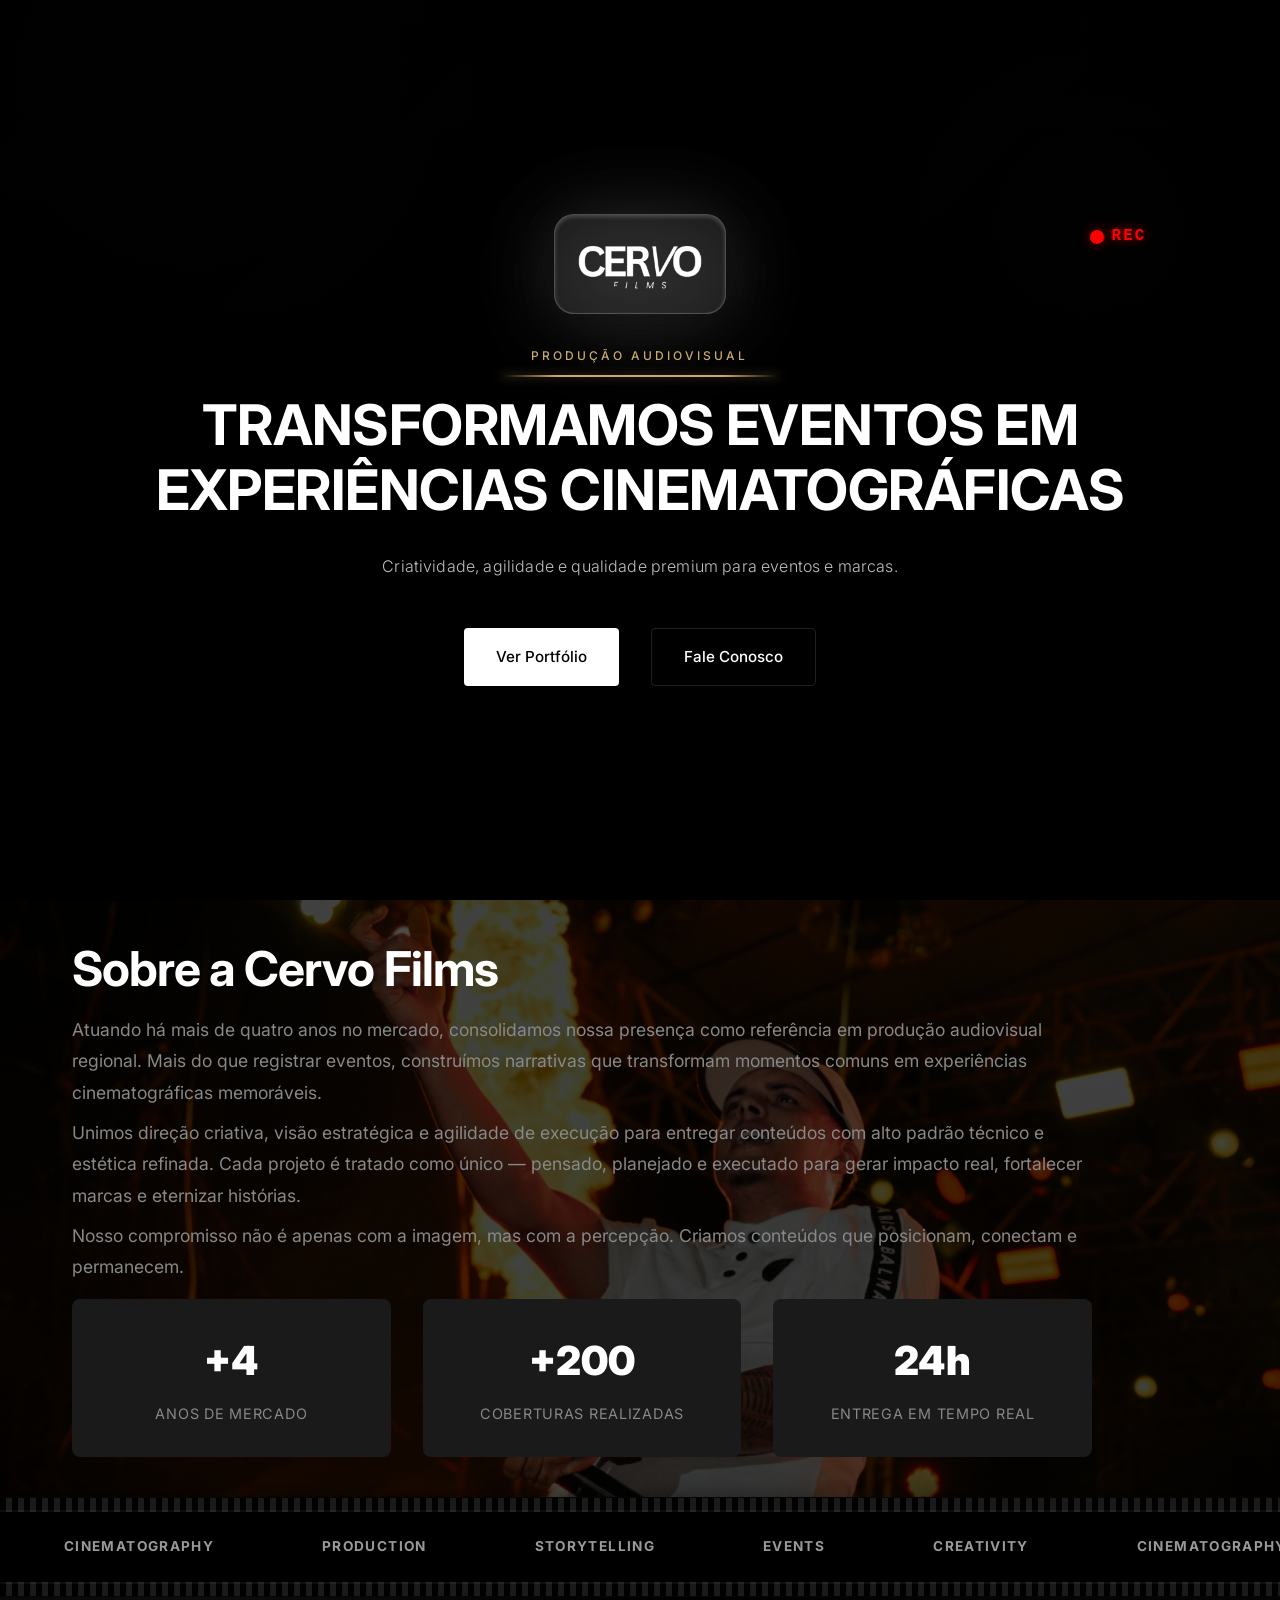
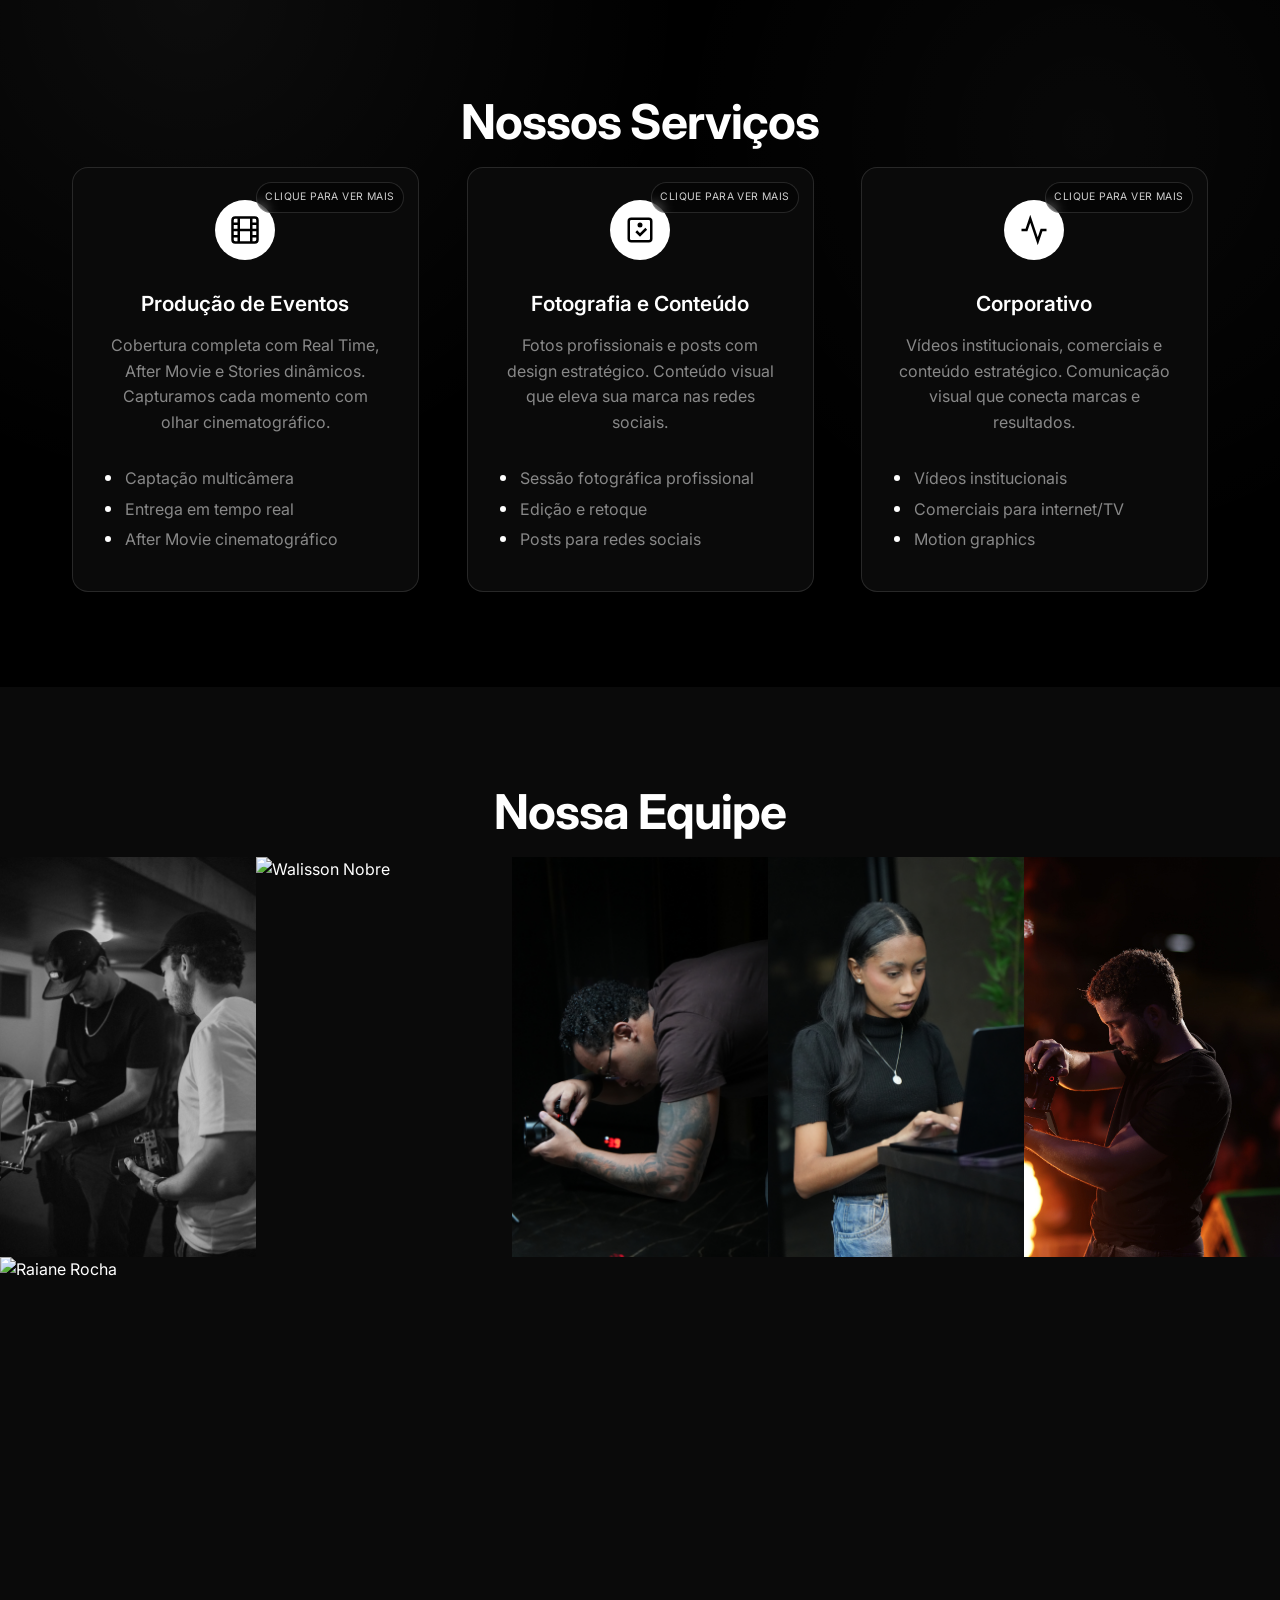
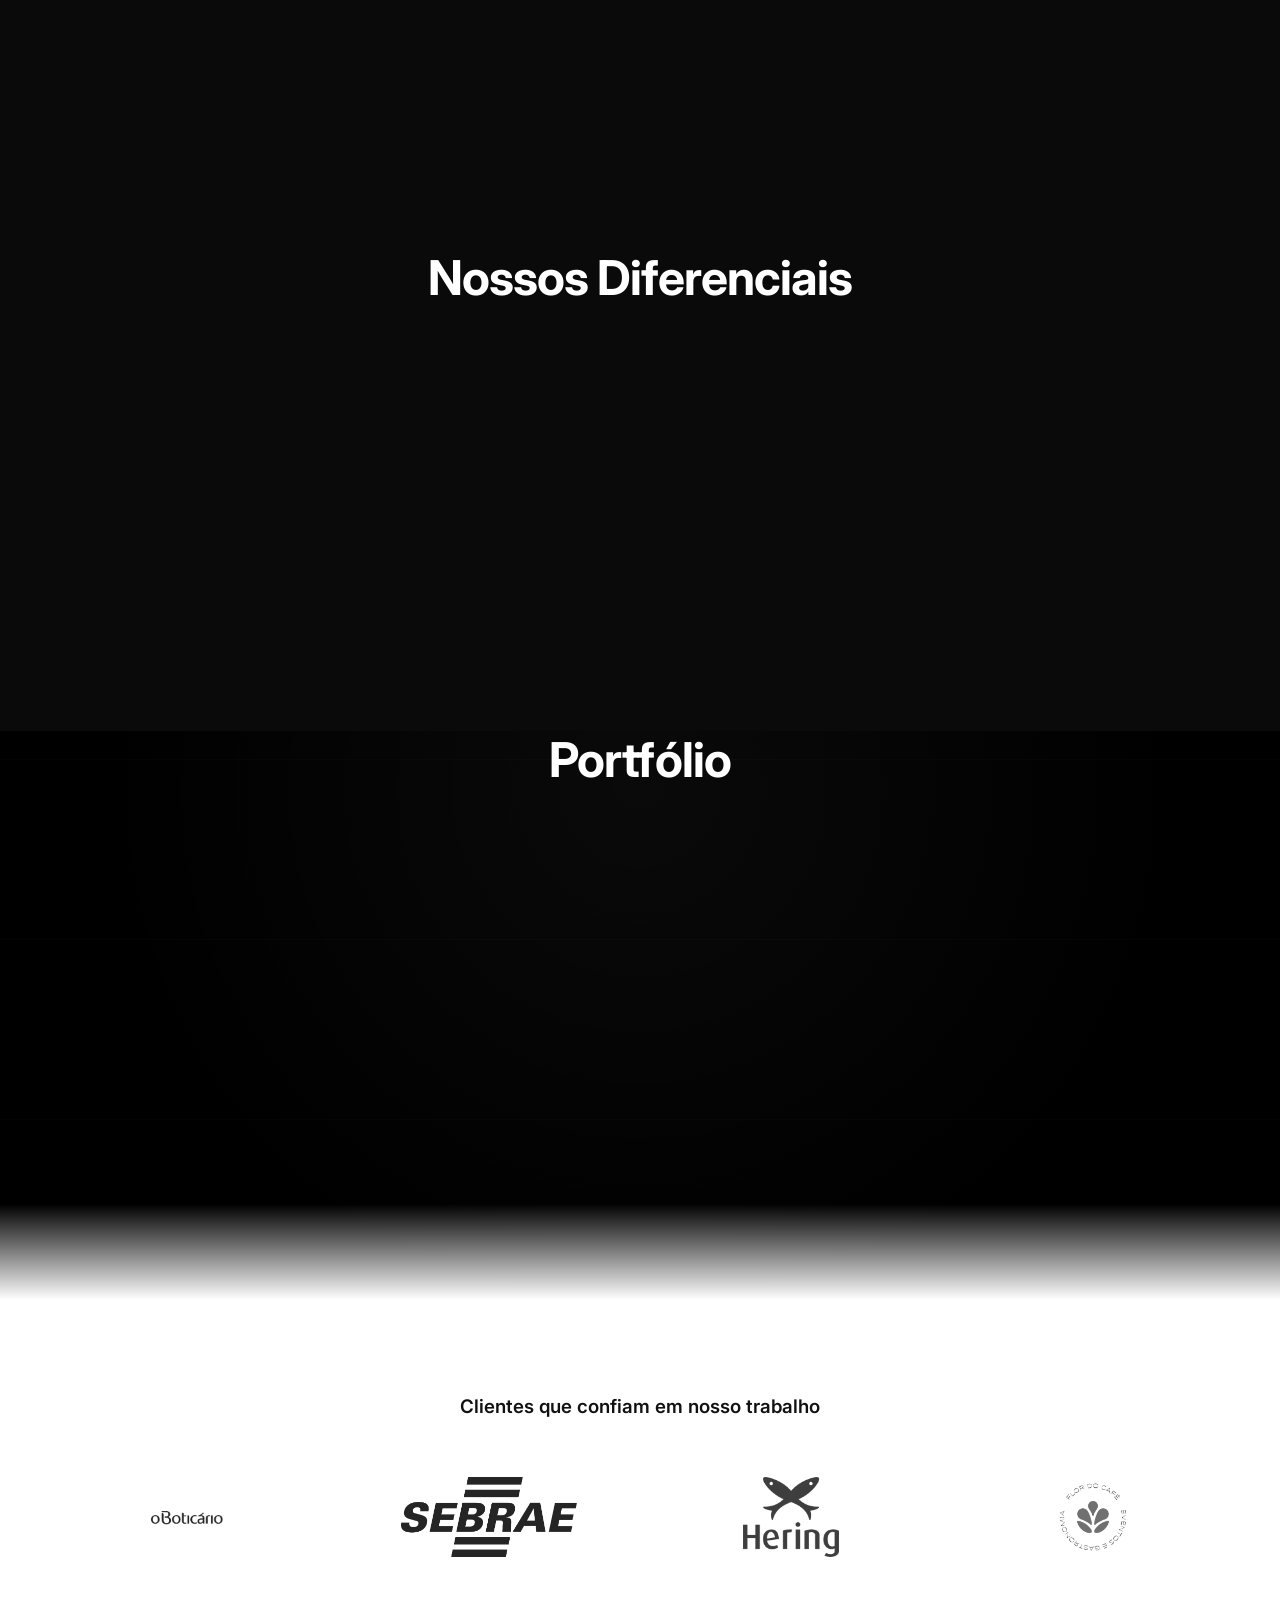
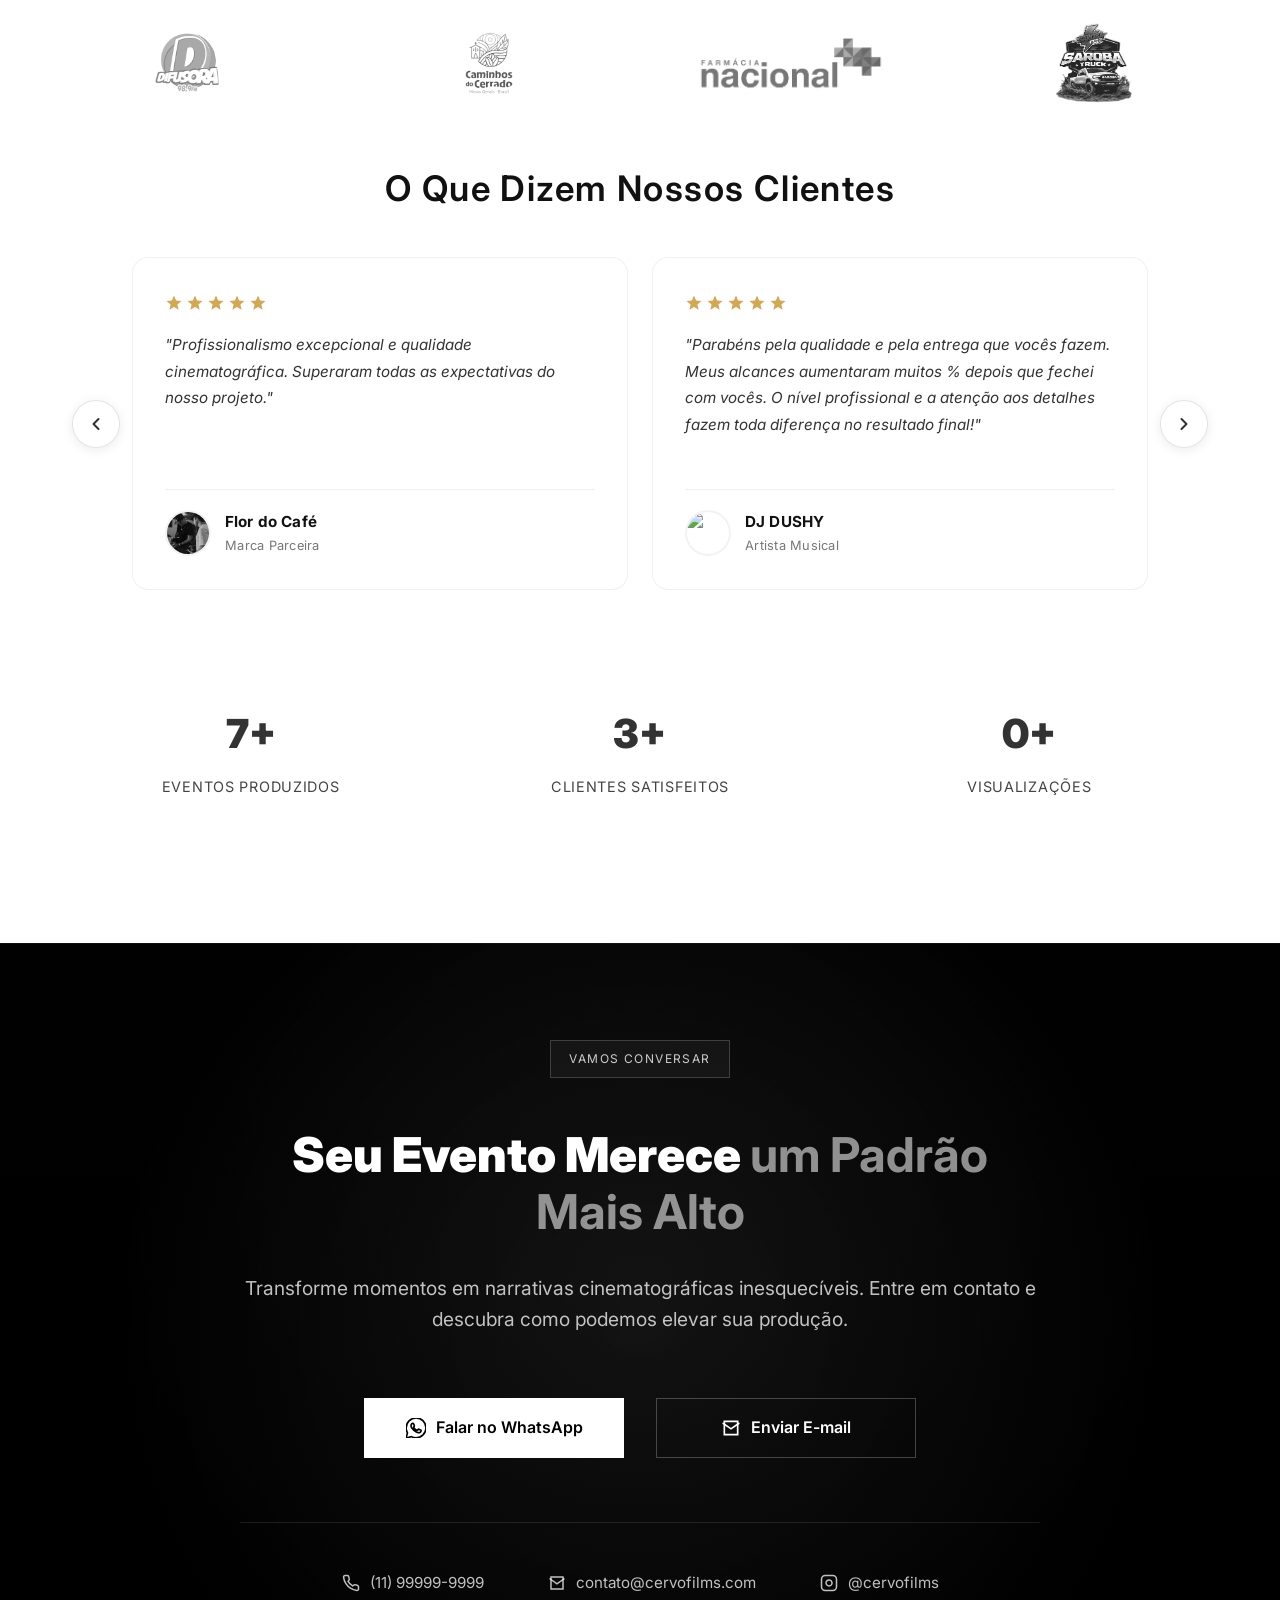
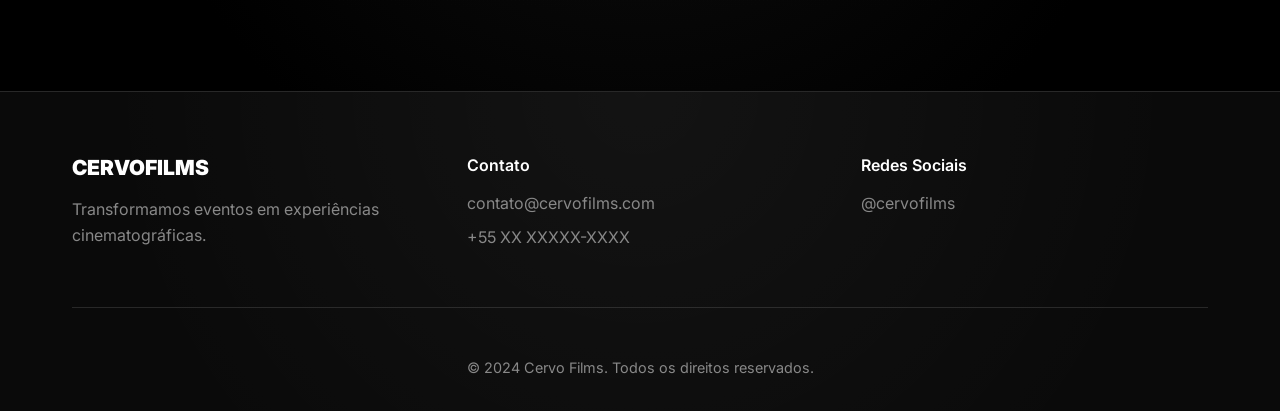
==== commit 09c57948: "Add files via upload" ====
--- a/index.html
+++ b/index.html
@@ -13,44 +13,86 @@
 <body>
     <!-- Navigation -->
     <header class="header">
-        <nav class="nav">
-            <div class="nav-container">
-                <div class="logo">
-                    <img src="assets/logo/logo-cervoFilms.svg" alt="">
-                </div>
-                <ul class="nav-menu">
-                    <li><a href="#about" class="nav-link">SOBRE</a></li>
-                    <li><a href="#services" class="nav-link">SERVIÇOS</a></li>
-                    <li><a href="#portfolio" class="nav-link">PORTFÓLIO</a></li>
-                    <li><a href="#contact" class="nav-link">CONTATO</a></li>
-                </ul>
-                <div class="nav-contact">
-                    <a href="contato.html" class="btn-contact">FALE CONOSCO</a>
-                </div>
-                <button class="nav-toggle" aria-label="Menu">
+        <nav class="nav-container" role="navigation" aria-label="Navegação principal">
+                <div class="nav-brand">
+                    <a href="#hero" class="brand-link" aria-label="Cervo Films - Início">
+                        <img src="assets/logo/Logo-CervoFilms-BGTransp.png" alt="Cervo Films Logo" class="brand-logo">
+                    </a>
+                </div>
+                
+                <div class="nav-center">
+                    <ul class="nav-menu" role="menubar">
+                        <li class="nav-item" role="none">
+                            <a href="#about" class="nav-link" role="menuitem">Sobre</a>
+                        </li>
+                        <li class="nav-item" role="none">
+                            <a href="#portfolio" class="nav-link" role="menuitem">Portfólio</a>
+                        </li>
+                        <li class="nav-item" role="none">
+                            <a href="#social-proof" class="nav-link" role="menuitem">Depoimentos</a>
+                        </li>
+                        <li class="nav-item" role="none">
+                            <a href="#contact" class="nav-link" role="menuitem">Contato</a>
+                        </li>
+                    </ul>
+                </div>
+                
+                <div class="nav-cta">
+                    <a href="#contact" class="btn btn-primary nav-cta-btn">Fale Conosco</a>
+                </div>
+                
+                <button class="nav-toggle" aria-label="Abrir menu" aria-expanded="false" aria-controls="nav-menu">
                     <span></span>
                     <span></span>
                     <span></span>
                 </button>
-            </div>
-        </nav>
+            </nav>
     </header>
 
     <main>
         <!-- Hero Section -->
-        <section id="home" class="hero">
-            <div class="hero-overlay"></div>
-            <div class="hero-content">
-                <h1 class="hero-title">
-                    Transformamos Eventos em<br>
-                    <span>Experiências Cinematográficas</span>
-                </h1>
-                <p class="hero-subtitle">
-                    Criatividade, posicionamento e qualidade para eventos e marcas.
-                </p>
-                <div class="hero-buttons">
-                    <a href="#portfolio" class="btn-hero-primary">VER PORTFÓLIO</a>
-                    <a href="#contact" class="btn-hero-secondary">SOLICITAR ORÇAMENTO</a>
+        <section id="hero" class="hero" role="banner">
+            <!-- Background Video -->
+            <div class="video-background">
+                <iframe 
+                    width="560" 
+                    height="315" 
+                    src="https://www.youtube.com/embed/_7cbm4BsVOM?si=L3CnTTL4Q6BsPeuM&controls=0&autoplay=1&mute=1&loop=1&playlist=_7cbm4BsVOM" 
+                    title="YouTube video player" 
+                    frameborder="0" 
+                    allow="accelerometer; autoplay; clipboard-write; encrypted-media; gyroscope; picture-in-picture; web-share" 
+                    referrerpolicy="strict-origin-when-cross-origin" 
+                    allowfullscreen
+                    class="video-iframe">
+                </iframe>
+            </div>
+            
+            <!-- Video Overlay -->
+            <div class="video-overlay"></div>
+            
+            <!-- Hero Content -->
+            <div class="container hero-content">
+                <!-- Efeito REC no canto superior direito -->
+                <div class="rec-indicator">
+                    <div class="rec-dot"></div>
+                    <div class="rec-text">REC</div>
+                </div>
+                
+                <div class="hero-text">
+                    <!-- Logo da Cervo Films acima do texto -->
+                    <div class="hero-logo">
+                        <img src="assets/logo/Logo-CervoFilms-BGTransp.png" alt="Cervo Films Logo" class="hero-logo-img">
+                    </div>
+                    <p class="hero-label">PRODUÇÃO AUDIOVISUAL</p>
+                    <h1 class="hero-title">
+                        <span class="title-line">TRANSFORMAMOS EVENTOS EM</span>
+                        <span class="title-line">EXPERIÊNCIAS CINEMATOGRÁFICAS</span>
+                    </h1>
+                    <p class="hero-subtitle">Criatividade, agilidade e qualidade premium para eventos e marcas.</p>
+                    <div class="hero-buttons">
+                        <a href="#portfolio" class="btn btn-primary" aria-label="Ver nosso portfólio">Ver Portfólio</a>
+                        <a href="#contact" class="btn btn-secondary" aria-label="Fale conosco">Fale Conosco</a>
+                    </div>
                 </div>
             </div>
         </section>
@@ -373,107 +415,92 @@
                         </div>
                     </div>
 
-                    <div class="testimonials">
-                        <div class="testimonial">
-                            <div class="testimonial-header">
-                                <img src="assets/team/Thiago-Sodre.JPG" alt="Cliente" loading="lazy" class="testimonial-avatar">
-                                <div class="testimonial-meta">
-                                    <div class="testimonial-name">Nome do Cliente</div>
-                                    <div class="testimonial-role">Diretor de Marketing</div>
-                                    <div class="testimonial-stars" aria-label="Avaliação 5 de 5">
-                                        <svg viewBox="0 0 24 24" aria-hidden="true"><path d="M12 17.27 18.18 21l-1.64-7.03L22 9.24l-7.19-.61L12 2 9.19 8.63 2 9.24l5.46 4.73L5.82 21z"/></svg>
-                                        <svg viewBox="0 0 24 24" aria-hidden="true"><path d="M12 17.27 18.18 21l-1.64-7.03L22 9.24l-7.19-.61L12 2 9.19 8.63 2 9.24l5.46 4.73L5.82 21z"/></svg>
-                                        <svg viewBox="0 0 24 24" aria-hidden="true"><path d="M12 17.27 18.18 21l-1.64-7.03L22 9.24l-7.19-.61L12 2 9.19 8.63 2 9.24l5.46 4.73L5.82 21z"/></svg>
-                                        <svg viewBox="0 0 24 24" aria-hidden="true"><path d="M12 17.27 18.18 21l-1.64-7.03L22 9.24l-7.19-.61L12 2 9.19 8.63 2 9.24l5.46 4.73L5.82 21z"/></svg>
-                                        <svg viewBox="0 0 24 24" aria-hidden="true"><path d="M12 17.27 18.18 21l-1.64-7.03L22 9.24l-7.19-.61L12 2 9.19 8.63 2 9.24l5.46 4.73L5.82 21z"/></svg>
+                    <div class="rv">
+                        <h3 class="rv__title">O Que Dizem Nossos Clientes</h3>
+                        <div class="rv__carousel" id="reviewsCarousel">
+                            <button class="rv__arrow rv__arrow--prev" aria-label="Anterior">
+                                <svg width="20" height="20" viewBox="0 0 24 24" fill="none" stroke="currentColor" stroke-width="2.5" stroke-linecap="round" stroke-linejoin="round"><polyline points="15 18 9 12 15 6"/></svg>
+                            </button>
+                            <div class="rv__viewport">
+                                <div class="rv__track" id="reviewsTrack">
+
+                                    <div class="rv__card">
+                                        <div class="rv__stars">
+                                            <svg viewBox="0 0 24 24"><path d="M12 17.27 18.18 21l-1.64-7.03L22 9.24l-7.19-.61L12 2 9.19 8.63 2 9.24l5.46 4.73L5.82 21z"/></svg>
+                                            <svg viewBox="0 0 24 24"><path d="M12 17.27 18.18 21l-1.64-7.03L22 9.24l-7.19-.61L12 2 9.19 8.63 2 9.24l5.46 4.73L5.82 21z"/></svg>
+                                            <svg viewBox="0 0 24 24"><path d="M12 17.27 18.18 21l-1.64-7.03L22 9.24l-7.19-.61L12 2 9.19 8.63 2 9.24l5.46 4.73L5.82 21z"/></svg>
+                                            <svg viewBox="0 0 24 24"><path d="M12 17.27 18.18 21l-1.64-7.03L22 9.24l-7.19-.61L12 2 9.19 8.63 2 9.24l5.46 4.73L5.82 21z"/></svg>
+                                            <svg viewBox="0 0 24 24"><path d="M12 17.27 18.18 21l-1.64-7.03L22 9.24l-7.19-.61L12 2 9.19 8.63 2 9.24l5.46 4.73L5.82 21z"/></svg>
+                                        </div>
+                                        <blockquote class="rv__text">"Profissionalismo excepcional e qualidade cinematográfica. Superaram todas as expectativas do nosso projeto."</blockquote>
+                                        <div class="rv__author">
+                                            <img src="assets/team/Thiago-Sodre.JPG" alt="Flor do Café" class="rv__avatar" loading="lazy">
+                                            <div class="rv__info">
+                                                <span class="rv__name">Flor do Café</span>
+                                                <span class="rv__role">Marca Parceira</span>
+                                            </div>
+                                        </div>
                                     </div>
+
+                                    <div class="rv__card">
+                                        <div class="rv__stars">
+                                            <svg viewBox="0 0 24 24"><path d="M12 17.27 18.18 21l-1.64-7.03L22 9.24l-7.19-.61L12 2 9.19 8.63 2 9.24l5.46 4.73L5.82 21z"/></svg>
+                                            <svg viewBox="0 0 24 24"><path d="M12 17.27 18.18 21l-1.64-7.03L22 9.24l-7.19-.61L12 2 9.19 8.63 2 9.24l5.46 4.73L5.82 21z"/></svg>
+                                            <svg viewBox="0 0 24 24"><path d="M12 17.27 18.18 21l-1.64-7.03L22 9.24l-7.19-.61L12 2 9.19 8.63 2 9.24l5.46 4.73L5.82 21z"/></svg>
+                                            <svg viewBox="0 0 24 24"><path d="M12 17.27 18.18 21l-1.64-7.03L22 9.24l-7.19-.61L12 2 9.19 8.63 2 9.24l5.46 4.73L5.82 21z"/></svg>
+                                            <svg viewBox="0 0 24 24"><path d="M12 17.27 18.18 21l-1.64-7.03L22 9.24l-7.19-.61L12 2 9.19 8.63 2 9.24l5.46 4.73L5.82 21z"/></svg>
+                                        </div>
+                                        <blockquote class="rv__text">"Parabéns pela qualidade e pela entrega que vocês fazem. Meus alcances aumentaram muitos % depois que fechei com vocês. O nível profissional e a atenção aos detalhes fazem toda diferença no resultado final!"</blockquote>
+                                        <div class="rv__author">
+                                            <img src="assets/team/Walisson-Nobre.JPG" alt="DJ DUSHY" class="rv__avatar" loading="lazy">
+                                            <div class="rv__info">
+                                                <span class="rv__name">DJ DUSHY</span>
+                                                <span class="rv__role">Artista Musical</span>
+                                            </div>
+                                        </div>
+                                    </div>
+
+                                    <div class="rv__card">
+                                        <div class="rv__stars">
+                                            <svg viewBox="0 0 24 24"><path d="M12 17.27 18.18 21l-1.64-7.03L22 9.24l-7.19-.61L12 2 9.19 8.63 2 9.24l5.46 4.73L5.82 21z"/></svg>
+                                            <svg viewBox="0 0 24 24"><path d="M12 17.27 18.18 21l-1.64-7.03L22 9.24l-7.19-.61L12 2 9.19 8.63 2 9.24l5.46 4.73L5.82 21z"/></svg>
+                                            <svg viewBox="0 0 24 24"><path d="M12 17.27 18.18 21l-1.64-7.03L22 9.24l-7.19-.61L12 2 9.19 8.63 2 9.24l5.46 4.73L5.82 21z"/></svg>
+                                            <svg viewBox="0 0 24 24"><path d="M12 17.27 18.18 21l-1.64-7.03L22 9.24l-7.19-.61L12 2 9.19 8.63 2 9.24l5.46 4.73L5.82 21z"/></svg>
+                                            <svg viewBox="0 0 24 24"><path d="M12 17.27 18.18 21l-1.64-7.03L22 9.24l-7.19-.61L12 2 9.19 8.63 2 9.24l5.46 4.73L5.82 21z"/></svg>
+                                        </div>
+                                        <blockquote class="rv__text">"Trabalho diferenciado demais. Qualidade, criatividade e profissionalismo em cada foto. Quem contratar não vai se arrepender, serviço top. Recomendo demais!"</blockquote>
+                                        <div class="rv__author">
+                                            <img src="assets/team/Walisson-Nobre.JPG" alt="Thiago Camargo" class="rv__avatar" loading="lazy">
+                                            <div class="rv__info">
+                                                <span class="rv__name">Thiago Camargo</span>
+                                                <span class="rv__role">Organizador da Saroba Truck</span>
+                                            </div>
+                                        </div>
+                                    </div>
+
+                                    <div class="rv__card">
+                                        <div class="rv__stars">
+                                            <svg viewBox="0 0 24 24"><path d="M12 17.27 18.18 21l-1.64-7.03L22 9.24l-7.19-.61L12 2 9.19 8.63 2 9.24l5.46 4.73L5.82 21z"/></svg>
+                                            <svg viewBox="0 0 24 24"><path d="M12 17.27 18.18 21l-1.64-7.03L22 9.24l-7.19-.61L12 2 9.19 8.63 2 9.24l5.46 4.73L5.82 21z"/></svg>
+                                            <svg viewBox="0 0 24 24"><path d="M12 17.27 18.18 21l-1.64-7.03L22 9.24l-7.19-.61L12 2 9.19 8.63 2 9.24l5.46 4.73L5.82 21z"/></svg>
+                                            <svg viewBox="0 0 24 24"><path d="M12 17.27 18.18 21l-1.64-7.03L22 9.24l-7.19-.61L12 2 9.19 8.63 2 9.24l5.46 4.73L5.82 21z"/></svg>
+                                            <svg viewBox="0 0 24 24"><path d="M12 17.27 18.18 21l-1.64-7.03L22 9.24l-7.19-.61L12 2 9.19 8.63 2 9.24l5.46 4.73L5.82 21z"/></svg>
+                                        </div>
+                                        <blockquote class="rv__text">"Trabalhar com essa equipe foi uma experiência incrível. Ficou claro o cuidado e o profissionalismo em cada detalhe. Captaram a essência do nosso trabalho. O resultado superou nossas expectativas. Recomendo de olhos fechados."</blockquote>
+                                        <div class="rv__author">
+                                            <img src="assets/team/Walisson-Nobre.JPG" alt="Chef Gabi Tropicana" class="rv__avatar" loading="lazy">
+                                            <div class="rv__info">
+                                                <span class="rv__name">Chef Gabi Tropicana</span>
+                                                <span class="rv__role">Embaixadora da Gastronomia do Cerrado</span>
+                                            </div>
+                                        </div>
+                                    </div>
+
                                 </div>
                             </div>
-                            <blockquote>
-                                "Profissionalismo excepcional e qualidade cinematográfica. Superaram todas as expectativas."
-                            </blockquote>
-                        </div>
-
-                      
-
-                        <div class="testimonial">
-                            <div class="testimonial-header">
-                                <img src="assets/team/Walisson-Nobre.JPG" alt="Cliente" loading="lazy" class="testimonial-avatar">
-                                <div class="testimonial-meta">
-                                    <div class="testimonial-name">DJ DUSHY</div>
-                                    <div class="testimonial-role">Artista Musical</div>
-                                    <div class="testimonial-stars" aria-label="Avaliação 5 de 5">
-                                        <svg viewBox="0 0 24 24" aria-hidden="true"><path d="M12 17.27 18.18 21l-1.64-7.03L22 9.24l-7.19-.61L12 2 9.19 8.63 2 9.24l5.46 4.73L5.82 21z"/></svg>
-                                        <svg viewBox="0 0 24 24" aria-hidden="true"><path d="M12 17.27 18.18 21l-1.64-7.03L22 9.24l-7.19-.61L12 2 9.19 8.63 2 9.24l5.46 4.73L5.82 21z"/></svg>
-                                        <svg viewBox="0 0 24 24" aria-hidden="true"><path d="M12 17.27 18.18 21l-1.64-7.03L22 9.24l-7.19-.61L12 2 9.19 8.63 2 9.24l5.46 4.73L5.82 21z"/></svg>
-                                        <svg viewBox="0 0 24 24" aria-hidden="true"><path d="M12 17.27 18.18 21l-1.64-7.03L22 9.24l-7.19-.61L12 2 9.19 8.63 2 9.24l5.46 4.73L5.82 21z"/></svg>
-                                        <svg viewBox="0 0 24 24" aria-hidden="true"><path d="M12 17.27 18.18 21l-1.64-7.03L22 9.24l-7.19-.61L12 2 9.19 8.63 2 9.24l5.46 4.73L5.82 21z"/></svg>
-                                    </div>
-                                </div>
-                            </div>
-                            <blockquote>
-                                "Parabéns pela qualidade e pela entrega que vocês fazem. Sinceramente, vocês já sabem curtir muito o trabalho de vocês. Meus alcances aumentaram muitos % depois que fechei com vocês. O nível profissional e a atenção aos detalhes fazem toda diferença no resultado final!"
-                            </blockquote>
-                        </div>
-
-                        <div class="testimonial">
-                            <div class="testimonial-header">
-                                <img src="assets/team/Walisson-Nobre.JPG" alt="Cliente" loading="lazy" class="testimonial-avatar">
-                                <div class="testimonial-meta">
-                                    <div class="testimonial-name">Thiago Camargo</div>
-                                    <div class="testimonial-role">Organizador da Saroba Truck</div>
-                                    <div class="testimonial-stars" aria-label="Avaliação 5 de 5">
-                                        <svg viewBox="0 0 24 24" aria-hidden="true"><path d="M12 17.27 18.18 21l-1.64-7.03L22 9.24l-7.19-.61L12 2 9.19 8.63 2 9.24l5.46 4.73L5.82 21z"/></svg>
-                                        <svg viewBox="0 0 24 24" aria-hidden="true"><path d="M12 17.27 18.18 21l-1.64-7.03L22 9.24l-7.19-.61L12 2 9.19 8.63 2 9.24l5.46 4.73L5.82 21z"/></svg>
-                                        <svg viewBox="0 0 24 24" aria-hidden="true"><path d="M12 17.27 18.18 21l-1.64-7.03L22 9.24l-7.19-.61L12 2 9.19 8.63 2 9.24l5.46 4.73L5.82 21z"/></svg>
-                                        <svg viewBox="0 0 24 24" aria-hidden="true"><path d="M12 17.27 18.18 21l-1.64-7.03L22 9.24l-7.19-.61L12 2 9.19 8.63 2 9.24l5.46 4.73L5.82 21z"/></svg>
-                                        <svg viewBox="0 0 24 24" aria-hidden="true"><path d="M12 17.27 18.18 21l-1.64-7.03L22 9.24l-7.19-.61L12 2 9.19 8.63 2 9.24l5.46 4.73L5.82 21z"/></svg>
-                                    </div>
-                                </div>
-                            </div>
-                            <blockquote>
-                                "Trabalho diferenciado demais. Qualidade, criatividade e profissionalismo em cada foto. Quem contratar não vai se arrepender, serviço top. Mais que um trabalho absurdo! Os caras são brabos no que fazem, cada detalhe nas fotos fica perfeito. Recomendo demais!"
-                            </blockquote>
-                        </div>
-
-                        <div class="testimonial">
-                            <div class="testimonial-header">
-                                <img src="assets/team/Walisson-Nobre.JPG" alt="Cliente" loading="lazy" class="testimonial-avatar">
-                                <div class="testimonial-meta">
-                                    <div class="testimonial-name">DJ DUSHY</div>
-                                    <div class="testimonial-role">Artista Musical</div>
-                                    <div class="testimonial-stars" aria-label="Avaliação 5 de 5">
-                                        <svg viewBox="0 0 24 24" aria-hidden="true"><path d="M12 17.27 18.18 21l-1.64-7.03L22 9.24l-7.19-.61L12 2 9.19 8.63 2 9.24l5.46 4.73L5.82 21z"/></svg>
-                                        <svg viewBox="0 0 24 24" aria-hidden="true"><path d="M12 17.27 18.18 21l-1.64-7.03L22 9.24l-7.19-.61L12 2 9.19 8.63 2 9.24l5.46 4.73L5.82 21z"/></svg>
-                                        <svg viewBox="0 0 24 24" aria-hidden="true"><path d="M12 17.27 18.18 21l-1.64-7.03L22 9.24l-7.19-.61L12 2 9.19 8.63 2 9.24l5.46 4.73L5.82 21z"/></svg>
-                                        <svg viewBox="0 0 24 24" aria-hidden="true"><path d="M12 17.27 18.18 21l-1.64-7.03L22 9.24l-7.19-.61L12 2 9.19 8.63 2 9.24l5.46 4.73L5.82 21z"/></svg>
-                                        <svg viewBox="0 0 24 24" aria-hidden="true"><path d="M12 17.27 18.18 21l-1.64-7.03L22 9.24l-7.19-.61L12 2 9.19 8.63 2 9.24l5.46 4.73L5.82 21z"/></svg>
-                                    </div>
-                                </div>
-                            </div>
-                            <blockquote>
-                                "Parabéns pela qualidade e pela entrega que vocês fazem. Sinceramente, vocês já sabem curtir muito o trabalho de vocês. Meus alcances aumentaram muitos % depois que fechei com vocês. O nível profissional e a atenção aos detalhes fazem toda diferença no resultado final!"
-                            </blockquote>
-                        </div>
-
-                        <div class="testimonial">
-                            <div class="testimonial-header">
-                                <img src="assets/team/Walisson-Nobre.JPG" alt="Cliente" loading="lazy" class="testimonial-avatar">
-                                <div class="testimonial-meta">
-                                    <div class="testimonial-name">Chef Gabi Tropicana</div>
-                                    <div class="testimonial-role">Embaixadora da Gastronomia do Cerrado Mineiro</div>
-                                    <div class="testimonial-stars" aria-label="Avaliação 5 de 5">
-                                        <svg viewBox="0 0 24 24" aria-hidden="true"><path d="M12 17.27 18.18 21l-1.64-7.03L22 9.24l-7.19-.61L12 2 9.19 8.63 2 9.24l5.46 4.73L5.82 21z"/></svg>
-                                        <svg viewBox="0 0 24 24" aria-hidden="true"><path d="M12 17.27 18.18 21l-1.64-7.03L22 9.24l-7.19-.61L12 2 9.19 8.63 2 9.24l5.46 4.73L5.82 21z"/></svg>
-                                        <svg viewBox="0 0 24 24" aria-hidden="true"><path d="M12 17.27 18.18 21l-1.64-7.03L22 9.24l-7.19-.61L12 2 9.19 8.63 2 9.24l5.46 4.73L5.82 21z"/></svg>
-                                        <svg viewBox="0 0 24 24" aria-hidden="true"><path d="M12 17.27 18.18 21l-1.64-7.03L22 9.24l-7.19-.61L12 2 9.19 8.63 2 9.24l5.46 4.73L5.82 21z"/></svg>
-                                        <svg viewBox="0 0 24 24" aria-hidden="true"><path d="M12 17.27 18.18 21l-1.64-7.03L22 9.24l-7.19-.61L12 2 9.19 8.63 2 9.24l5.46 4.73L5.82 21z"/></svg>
-                                    </div>
-                                </div>
-                            </div>
-                            <blockquote>
-                                "Trabalhar com essa equipe foi uma experiência incrível. Desde o primeiro contato, ficou claro o cuidado, a sensibilidade e o profissionalismo em cada detalhe do processo. Eles conseguiram captar a essência do nosso trabalho, a verdade da nossa cozinha e a história por trás de tudo o que fazemos. O resultado final superou nossas expectativas e mostrou o quanto uma produção feita com dedicação e olhar técnico faz toda diferença. Sou muito grata por essa parceria e recomendo de olhos fechados."
-                            </blockquote>
+                            <button class="rv__arrow rv__arrow--next" aria-label="Próximo">
+                                <svg width="20" height="20" viewBox="0 0 24 24" fill="none" stroke="currentColor" stroke-width="2.5" stroke-linecap="round" stroke-linejoin="round"><polyline points="9 18 15 12 9 6"/></svg>
+                            </button>
                         </div>
                     </div>
 
@@ -577,6 +604,35 @@
         </div>
     </footer>
 
+    <script src="https://cdn.jsdelivr.net/npm/bootstrap@5.3.0/dist/js/bootstrap.bundle.min.js"></script>
     <script src="script.js"></script>
+    
+    <!-- Navbar Scroll Script -->
+    <script>
+        document.addEventListener('DOMContentLoaded', function() {
+            const header = document.querySelector('.header');
+            const hero = document.querySelector('.hero');
+            
+            // Mostrar navbar quando rolar para baixo da hero section
+            function handleScroll() {
+                const heroHeight = hero.offsetHeight;
+                const scrollPosition = window.scrollY;
+                
+                if (scrollPosition > heroHeight * 0.8) {
+                    header.classList.remove('hidden');
+                    header.classList.add('visible');
+                } else {
+                    header.classList.remove('visible');
+                    header.classList.add('hidden');
+                }
+            }
+            
+            // Verificar scroll inicial
+            handleScroll();
+            
+            // Adicionar listener de scroll
+            window.addEventListener('scroll', handleScroll);
+        });
+    </script>
 </body>
 </html>
--- a/styles.css
+++ b/styles.css
@@ -147,8 +147,19 @@
     z-index: 1000;
     background: rgba(0, 0, 0, 0.8);
     backdrop-filter: blur(20px);
-    border-bottom: 1px solid var(--color-border-soft);
-    transition: all var(--transition-medium);
+    transition: all 0.3s ease;
+    transform: translateY(-100%);
+    opacity: 0;
+}
+
+.header.visible {
+    transform: translateY(0);
+    opacity: 1;
+}
+
+.header.hidden {
+    transform: translateY(-100%);
+    opacity: 0;
 }
 
 .nav-container {
@@ -156,15 +167,141 @@
     margin: 0 auto;
     padding: 0 var(--spacing-md);
     display: flex;
-    justify-content: space-between;
+    justify-content: center;
     align-items: center;
     height: 80px;
-
+    position: relative;
+}
+
+/* Logo Brand - posicionado corretamente */
+.nav-brand {
+    display: flex;
+    align-items: center;
+    position: absolute;
+    left: 20px;
+    top: 50%;
+    transform: translateY(-50%);
+    width: 260px;
+    z-index: 3;
+}
+
+/* Container central para o menu - ocupa todo o centro */
+.nav-center {
+    display: flex;
+    justify-content: center;
+    align-items: center;
+    width: 100%;
+    position: relative;
+    z-index: 5;
+}
+
+/* Efeito REC no canto superior direito da hero */
+.rec-indicator {
+    position: absolute;
+    top: 10px;
+    right: 10px;
+    display: flex;
+    align-items: center;
+    gap: 8px;
+    z-index: 1000;
+    animation: recBlink 1.5s ease-in-out infinite;
+}
+
+.rec-dot {
+    width: 14px;
+    height: 14px;
+    background: #ff0000;
+    border-radius: 50%;
+    box-shadow: 0 0 12px rgba(255, 0, 0, 0.5);
+    animation: recPulse 1s ease-in-out infinite;
+}
+
+.rec-text {
+    color: #ff0000;
+    font-family: 'Courier New', monospace;
+    font-size: 16px;
+    font-weight: 700;
+    letter-spacing: 2px;
+    text-shadow: 0 0 10px rgba(255, 0, 0, 0.8);
+    animation: recTextGlow 1.5s ease-in-out infinite;
+}
+
+@keyframes recBlink {
+    0%, 100% { opacity: 1; }
+    50% { opacity: 0.3; }
+}
+
+@keyframes recPulse {
+    0%, 100% { transform: scale(1); }
+    50% { transform: scale(1.2); }
+}
+
+@keyframes recTextGlow {
+    0%, 100% { 
+        text-shadow: 0 0 8px rgba(255, 0, 0, 0.8);
+    }
+    50% { 
+        text-shadow: 0 0 15px rgba(255, 0, 0, 1);
+    }
+}
+
+.brand-link {
+    display: flex;
+    align-items: center;
+    text-decoration: none;
+    transition: all var(--transition-medium);
+}
+
+.brand-logo {
+    height: 60px;
+    width: auto;
+    transition: all var(--transition-medium);
+    position: relative;
+    left: 0;
+    top: 0;
+    transform: none;
+}
+
+.brand-link:hover .brand-logo {
+    transform: scale(1.05);
+    filter: brightness(1.2);
+}
+
+/* Ajuste do menu para centralizar perfeitamente */
+.nav-menu {
+    display: flex;
+    list-style: none;
+    margin: 0;
+    padding: 0;
+    gap: 2rem;
+    align-items: center;
+    position: relative;
+}
+
+/* Botão CTA à direita */
+.nav-cta {
+    position: absolute;
+    right: 80px;
+    top: 50%;
+    transform: translateY(-50%);
+    z-index: 4;
+}
+
+.nav-cta-btn {
+    padding: 0.5rem 1rem;
+    font-size: 0.8rem;
+    font-weight: 600;
+    letter-spacing: 0.05em;
+    text-transform: uppercase;
+    text-decoration: none;
+    transition: all var(--transition-medium);
+    border-radius: var(--border-radius-sm);
 }
 
 .logo {
     flex: 1;
 }
+
 .logo img{
     width: 8rem;
 }
@@ -270,6 +407,11 @@
     border: none;
     cursor: pointer;
     padding: 5px;
+    position: absolute;
+    right: 20px;
+    top: 50%;
+    transform: translateY(-50%);
+    z-index: 10;
 }
 
 .nav-toggle span {
@@ -557,10 +699,45 @@
         rgba(0, 0, 0, 0.3) 0%,
         rgba(0, 0, 0, 0.5) 50%,
         rgba(0, 0, 0, 0.7) 100%
-    ), url('assets/hero-bg.jpg');
-    background-size: cover;
-    background-position: center;
-    background-repeat: no-repeat;
+    );
+}
+
+/* Video Background */
+.video-background {
+    position: absolute;
+    top: 0;
+    left: 0;
+    width: 100%;
+    height: 100%;
+    z-index: 1;
+}
+
+.video-iframe {
+    position: absolute;
+    top: 50%;
+    left: 50%;
+    width: 100vw;
+    height: 56.25vw; /* 16:9 aspect ratio */
+    min-width: 100%;
+    min-height: 100%;
+    transform: translate(-50%, -50%);
+    pointer-events: none;
+}
+
+/* Video Overlay */
+.video-overlay {
+    position: absolute;
+    top: 0;
+    left: 0;
+    width: 100%;
+    height: 100%;
+    background: linear-gradient(
+        135deg,
+        rgba(0, 0, 0, 0.85) 0%,
+        rgba(0, 0, 0, 0.75) 50%,
+        rgba(0, 0, 0, 0.85) 100%
+    );
+    z-index: 2;
 }
 
 .hero-overlay {
@@ -571,43 +748,135 @@
     height: 100%;
     background: linear-gradient(
         to bottom,
-        rgba(0, 0, 0, 0.2) 0%,
-        rgba(0, 0, 0, 0.4) 50%,
-        rgba(0, 0, 0, 0.6) 100%
+        rgba(0, 0, 0, 0.4) 0%,
+        rgba(0, 0, 0, 0.6) 50%,
+        rgba(0, 0, 0, 0.8) 100%
     );
-    z-index: -1;
+    z-index: 3;
 }
 
 .hero-content {
+    position: relative;
+    z-index: 4;
     text-align: center;
-    max-width: 900px;
+    max-width: 1100px;
     padding: 0 var(--spacing-md);
     animation: fadeInUp 1s ease;
+    margin: 0 auto;
+}
+
+.hero-label {
+    font-size: 0.75rem;
+    font-weight: 500;
+    letter-spacing: 0.25em;
+    text-transform: uppercase;
+    color: #c9a96e;
+    margin-bottom: var(--spacing-sm);
+    opacity: 0;
+    animation: fadeInUp 1s ease forwards;
+    animation-delay: 0.8s;
+    position: relative;
+    padding-bottom: 0.75rem;
+}
+
+.hero-label::after {
+    content: '';
+    position: absolute;
+    bottom: 0;
+    left: 50%;
+    transform: translateX(-50%);
+    width: 280px;
+    height: 2px;
+    background: linear-gradient(90deg, 
+        transparent 0%, 
+        #c9a96e 20%, 
+        #c9a96e 80%, 
+        transparent 100%
+    );
+    box-shadow: 0 0 10px rgba(201, 169, 110, 0.5);
+    opacity: 0;
+    animation: fadeInLine 1s ease forwards;
+    animation-delay: 1s;
+}
+
+@keyframes fadeInLine {
+    from {
+        opacity: 0;
+        width: 0;
+    }
+    to {
+        opacity: 1;
+        width: 280px;
+    }
 }
 
 .hero-title {
-    font-size: clamp(2.5rem, 6vw, 4rem);
+    font-size: clamp(1.8rem, 4.5vw, 3.5rem);
+    font-weight: 700;
+    line-height: 1.15;
+    margin-bottom: var(--spacing-md);
+    letter-spacing: -0.01em;
+    color: #ffffff;
+    text-shadow: 0 2px 15px rgba(0, 0, 0, 0.9);
+    text-transform: uppercase;
+    text-align: center;
+}
+
+.title-line {
+    display: block;
+    white-space: nowrap;
+}
+
+.hero-subtitle {
+    font-size: clamp(0.85rem, 1.4vw, 1rem);
+    color: rgba(255, 255, 255, 0.75);
+    margin-bottom: var(--spacing-lg);
     font-weight: 300;
-    line-height: 1.1;
-    margin-bottom: var(--spacing-md);
-    letter-spacing: -0.02em;
-    color: var(--color-primary);
-}
-
-.hero-title span {
-    color: var(--color-text-muted);
-    font-weight: 300;
-}
-
-.hero-subtitle {
-    font-size: clamp(0.9rem, 1.5vw, 1.1rem);
-    color: var(--color-text-muted);
-    margin-bottom: var(--spacing-xl);
-    font-weight: 300;
-    max-width: 600px;
+    max-width: 100%;
     margin-left: auto;
     margin-right: auto;
-    letter-spacing: 0.02em;
+    letter-spacing: 0.01em;
+    text-shadow: 0 1px 5px rgba(0, 0, 0, 0.8);
+    line-height: 1.6;
+    white-space: nowrap;
+}
+
+/* Logo da Cervo Films na Hero - glass liquid effect */
+.hero-logo {
+    display: flex;
+    justify-content: center;
+    margin-bottom: 2rem;
+    opacity: 0;
+    transform: translateY(30px);
+    animation: fadeInUp 1s ease forwards;
+    animation-delay: 0.5s;
+}
+
+.hero-logo-img {
+    height: 100px;
+    width: auto;
+    transition: all 0.8s cubic-bezier(0.4, 0, 0.2, 1);
+    filter: brightness(1.2) drop-shadow(0 8px 32px rgba(255, 255, 255, 0.3));
+    backdrop-filter: blur(12px);
+    background: rgba(255, 255, 255, 0.1);
+    border-radius: 20px;
+    padding: 20px;
+    border: 1px solid rgba(255, 255, 255, 0.2);
+    box-shadow: 
+        0 8px 32px rgba(0, 0, 0, 0.3),
+        inset 0 2px 4px rgba(255, 255, 255, 0.2),
+        0 0 80px rgba(255, 255, 255, 0.1);
+}
+
+.hero-logo:hover .hero-logo-img {
+    transform: scale(1.1) translateY(-5px);
+    filter: brightness(1.4) drop-shadow(0 12px 40px rgba(255, 255, 255, 0.5));
+    background: rgba(255, 255, 255, 0.15);
+    border-color: rgba(255, 255, 255, 0.3);
+    box-shadow: 
+        0 12px 40px rgba(0, 0, 0, 0.4),
+        inset 0 2px 6px rgba(255, 255, 255, 0.3),
+        0 0 100px rgba(255, 255, 255, 0.2);
 }
 
 .hero-buttons {
@@ -615,6 +884,10 @@
     gap: var(--spacing-md);
     justify-content: center;
     flex-wrap: wrap;
+    opacity: 0;
+    transform: translateY(30px);
+    animation: fadeInUp 1s ease forwards;
+    animation-delay: 1.2s;
 }
 
 .btn-hero-primary {
@@ -636,6 +909,81 @@
 .btn-hero-primary:hover {
     background-color: var(--color-secondary);
     transform: translateY(-2px);
+}
+
+/* Responsive Video */
+@media (max-width: 768px) {
+    .video-iframe {
+        width: 177.78vh; /* 16:9 aspect ratio for mobile */
+        height: 100vh;
+    }
+    
+    .hero-buttons {
+        flex-direction: column;
+        align-items: center;
+    }
+    
+    .btn-hero-primary {
+        width: 200px;
+    }
+    
+    /* Logo responsivo posicionado corretamente */
+    .brand-logo {
+        height: 45px;
+    }
+    
+    .nav-brand {
+        left: 15px;
+        width: 180px;
+    }
+    
+    /* Menu centralizado responsivo */
+    .nav-menu {
+        gap: var(--spacing-md);
+    }
+    
+    /* Botão CTA oculto em mobile */
+    .nav-cta {
+        display: none;
+    }
+    
+    /* Logo da Cervo Films menor responsiva */
+    .hero-logo-img {
+        height: 80px;
+        padding: 18px;
+    }
+    
+    .nav-container {
+        padding: 0 var(--spacing-sm);
+    }
+}
+
+@media (max-width: 480px) {
+    /* Logo mobile posicionado corretamente */
+    .brand-logo {
+        height: 35px;
+    }
+    
+    .nav-brand {
+        left: 10px;
+        width: 130px;
+    }
+    
+    /* Menu centralizado mobile */
+    .nav-menu {
+        gap: var(--spacing-sm);
+        font-size: 0.9rem;
+    }
+    
+    /* Logo da Cervo Films em mobile */
+    .hero-logo-img {
+        height: 60px;
+        padding: 15px;
+    }
+    
+    .nav-container {
+        height: 70px;
+    }
 }
 
 .btn-hero-secondary {
@@ -1314,82 +1662,157 @@
     min-height: 100px;
 }
 
-.testimonials {
-    display: grid;
-    grid-template-columns: repeat(auto-fit, minmax(400px, 1fr));
-    gap: var(--spacing-lg);
+/* ══════════════════════════════════════════
+   Reviews Section — Cervo Films Premium
+   ══════════════════════════════════════════ */
+.rv {
     margin-bottom: var(--spacing-xl);
 }
 
-.testimonial {
-    background-color: #f7f7f7;
-    padding: var(--spacing-lg);
-    border-radius: var(--border-radius-md);
-    border-left: 3px solid var(--color-primary);
-    color: #111111;
-}
-
-.testimonial-header{
-    display:flex;
-    align-items:center;
-    gap: var(--spacing-md);
-    margin-bottom: var(--spacing-md);
-}
-
-.testimonial-meta{
-    display:flex;
-    flex-direction:column;
-    gap: 4px;
-    min-width: 0;
-}
-
-.testimonial-name{
-    font-weight: 800;
-    color: #111111;
-    line-height: 1.1;
-    font-size: 1.05rem;
-}
-
-.testimonial-role{
-    color: #555555;
-    font-size: 0.9rem;
-    line-height: 1.2;
-}
-
-.testimonial-avatar{
+.rv__title {
+    text-align: center;
+    font-size: clamp(1.5rem, 3vw, 2.2rem);
+    font-weight: 600;
+    letter-spacing: 0.04em;
+    color: #111;
+    margin-bottom: 48px;
+}
+
+.rv__carousel {
+    position: relative;
+    padding: 0 60px;
+    max-width: 1200px;
+    margin: 0 auto;
+}
+
+.rv__viewport {
+    overflow: hidden;
+}
+
+.rv__track {
+    display: flex;
+    gap: 24px;
+    will-change: transform;
+}
+
+.rv__track.is-sliding {
+    transition: transform 0.7s cubic-bezier(0.25, 0.46, 0.45, 0.94);
+}
+
+.rv__card {
+    flex: 0 0 calc(50% - 12px);
+    background: #fff;
+    border: 1px solid rgba(0, 0, 0, 0.06);
+    border-radius: 16px;
+    padding: 36px 32px 32px;
+    display: flex;
+    flex-direction: column;
+    justify-content: space-between;
+    min-height: 260px;
+    box-sizing: border-box;
+    transition: box-shadow 0.35s ease, transform 0.35s ease;
+}
+
+.rv__card:hover {
+    box-shadow: 0 12px 40px rgba(0, 0, 0, 0.08);
+    transform: translateY(-3px);
+}
+
+.rv__stars {
+    display: flex;
+    gap: 3px;
+    margin-bottom: 20px;
+}
+
+.rv__stars svg {
+    width: 18px;
+    height: 18px;
+    fill: #d4a853;
+}
+
+.rv__text {
+    margin: 0 0 24px;
+    font-size: 0.95rem;
+    line-height: 1.75;
+    color: #333;
+    font-style: italic;
+    flex: 1;
+}
+
+.rv__author {
+    display: flex;
+    align-items: center;
+    gap: 14px;
+    padding-top: 20px;
+    border-top: 1px solid rgba(0, 0, 0, 0.06);
+}
+
+.rv__avatar {
+    width: 46px;
+    height: 46px;
+    border-radius: 50%;
+    object-fit: cover;
+    border: 2px solid rgba(0, 0, 0, 0.05);
+}
+
+.rv__info {
+    display: flex;
+    flex-direction: column;
+    gap: 2px;
+}
+
+.rv__name {
+    font-weight: 700;
+    font-size: 0.95rem;
+    color: #111;
+    letter-spacing: 0.01em;
+}
+
+.rv__role {
+    font-size: 0.8rem;
+    color: #777;
+    letter-spacing: 0.02em;
+}
+
+.rv__arrow {
+    position: absolute;
+    top: 50%;
+    transform: translateY(-50%);
     width: 48px;
     height: 48px;
     border-radius: 50%;
-    object-fit: cover;
-    flex: 0 0 48px;
-    filter: grayscale(100%);
-}
-
-.testimonial-stars{
-    display:flex;
-    gap: 6px;
-    flex-wrap: nowrap;
-}
-
-.testimonial-stars svg{
-    width: 18px;
-    height: 18px;
-    fill: #111111;
-    flex: 0 0 18px;
-}
-
-.testimonial blockquote {
-    font-size: 1.1rem;
-    font-style: italic;
-    margin-bottom: var(--spacing-sm);
-    line-height: 1.6;
-}
-
-.testimonial cite {
-    color: #555555;
-    font-size: 0.9rem;
-    font-style: normal;
-}
+    border: 1px solid rgba(0, 0, 0, 0.1);
+    background: #fff;
+    cursor: pointer;
+    display: flex;
+    align-items: center;
+    justify-content: center;
+    z-index: 5;
+    transition: all 0.3s ease;
+    box-shadow: 0 2px 12px rgba(0, 0, 0, 0.08);
+}
+
+.rv__arrow:hover {
+    background: #111;
+    border-color: #111;
+    box-shadow: 0 4px 20px rgba(0, 0, 0, 0.15);
+}
+
+.rv__arrow:hover svg {
+    stroke: #fff;
+}
+
+.rv__arrow:active {
+    transform: translateY(-50%) scale(0.95);
+}
+
+.rv__arrow svg {
+    stroke: #333;
+    transition: stroke 0.3s ease;
+}
+
+.rv__arrow--prev { left: 0; }
+.rv__arrow--next { right: 0; }
 
 .impact-numbers {
     display: grid;
@@ -1747,8 +2170,26 @@
         height: 300px;
     }
 
-    .testimonials {
-        grid-template-columns: 1fr;
+    .rv__carousel {
+        padding: 0 48px;
+    }
+
+    .rv__card {
+        flex: 0 0 100%;
+        min-height: 220px;
+        padding: 28px 24px 24px;
+    }
+
+    .rv__arrow {
+        width: 40px;
+        height: 40px;
+    }
+
+    .rv__arrow--prev { left: 2px; }
+    .rv__arrow--next { right: 2px; }
+
+    .rv__title {
+        margin-bottom: 32px;
     }
 
     .impact-numbers {
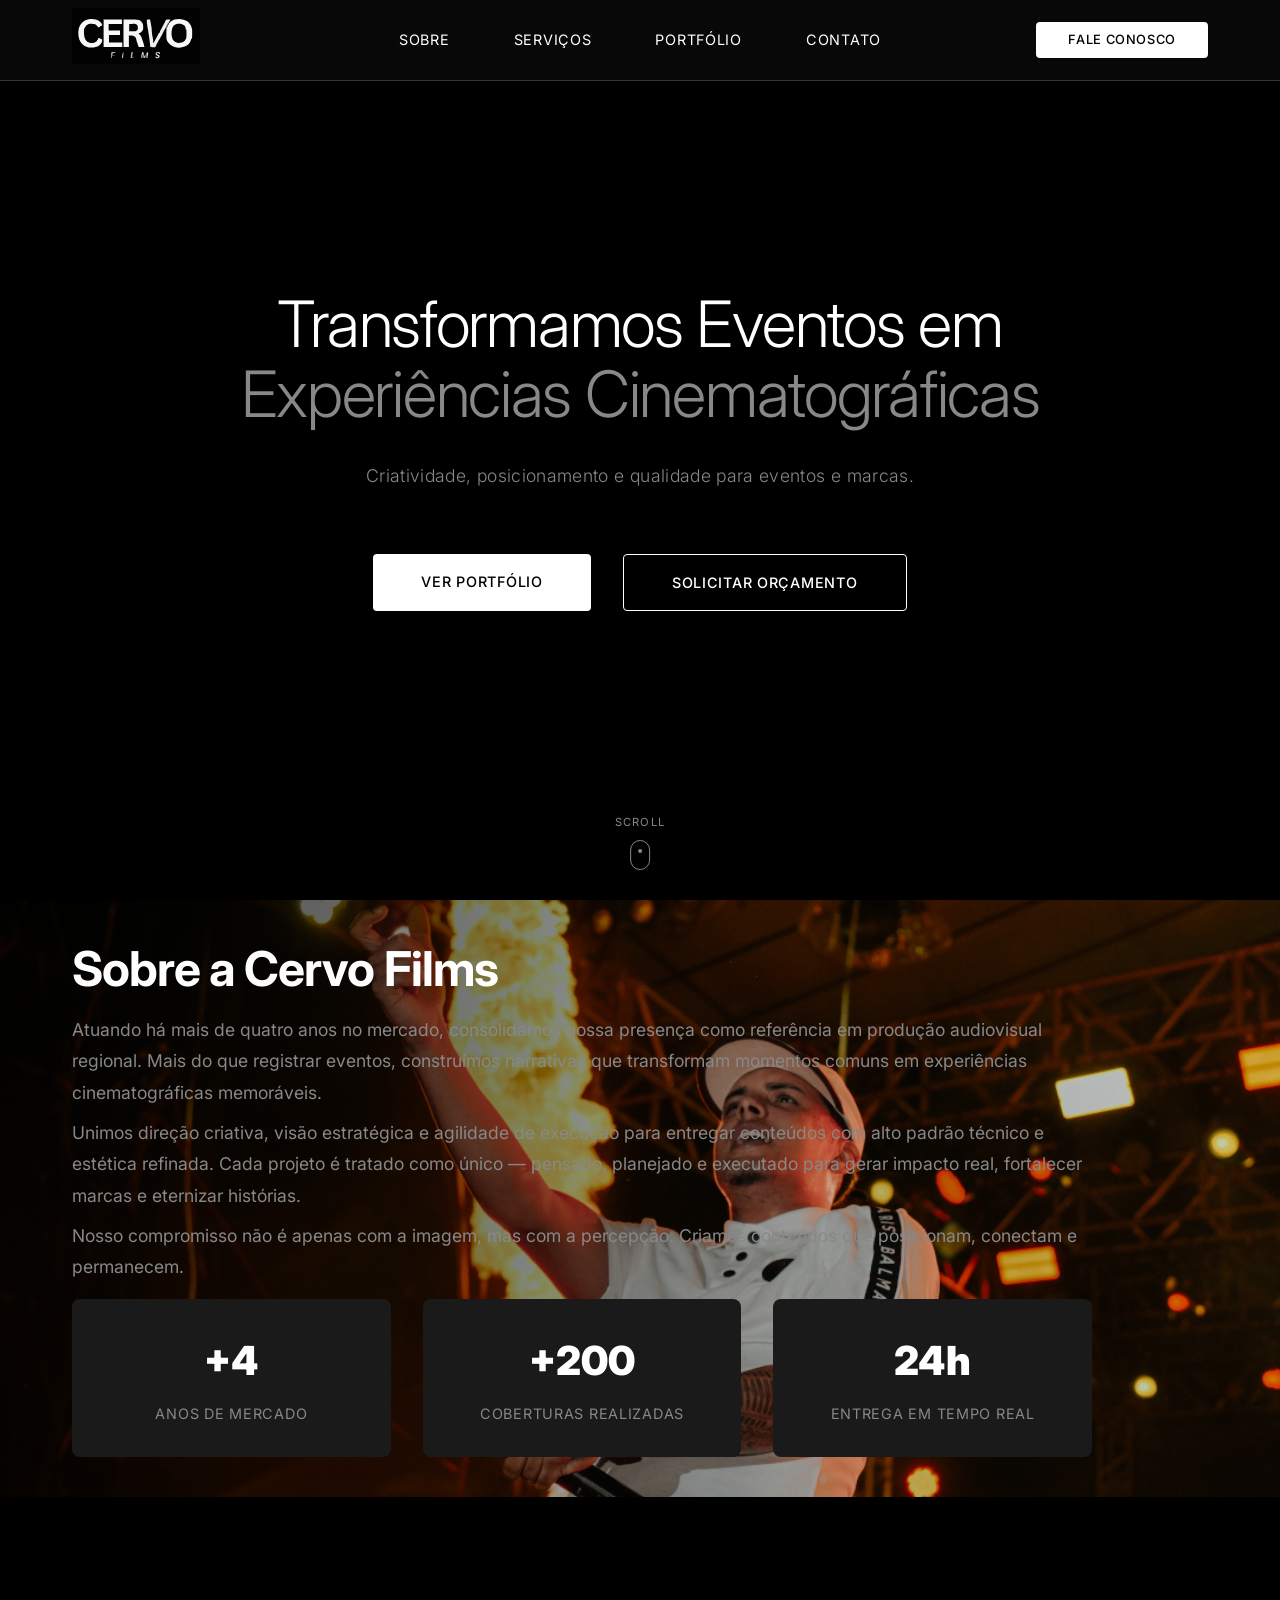
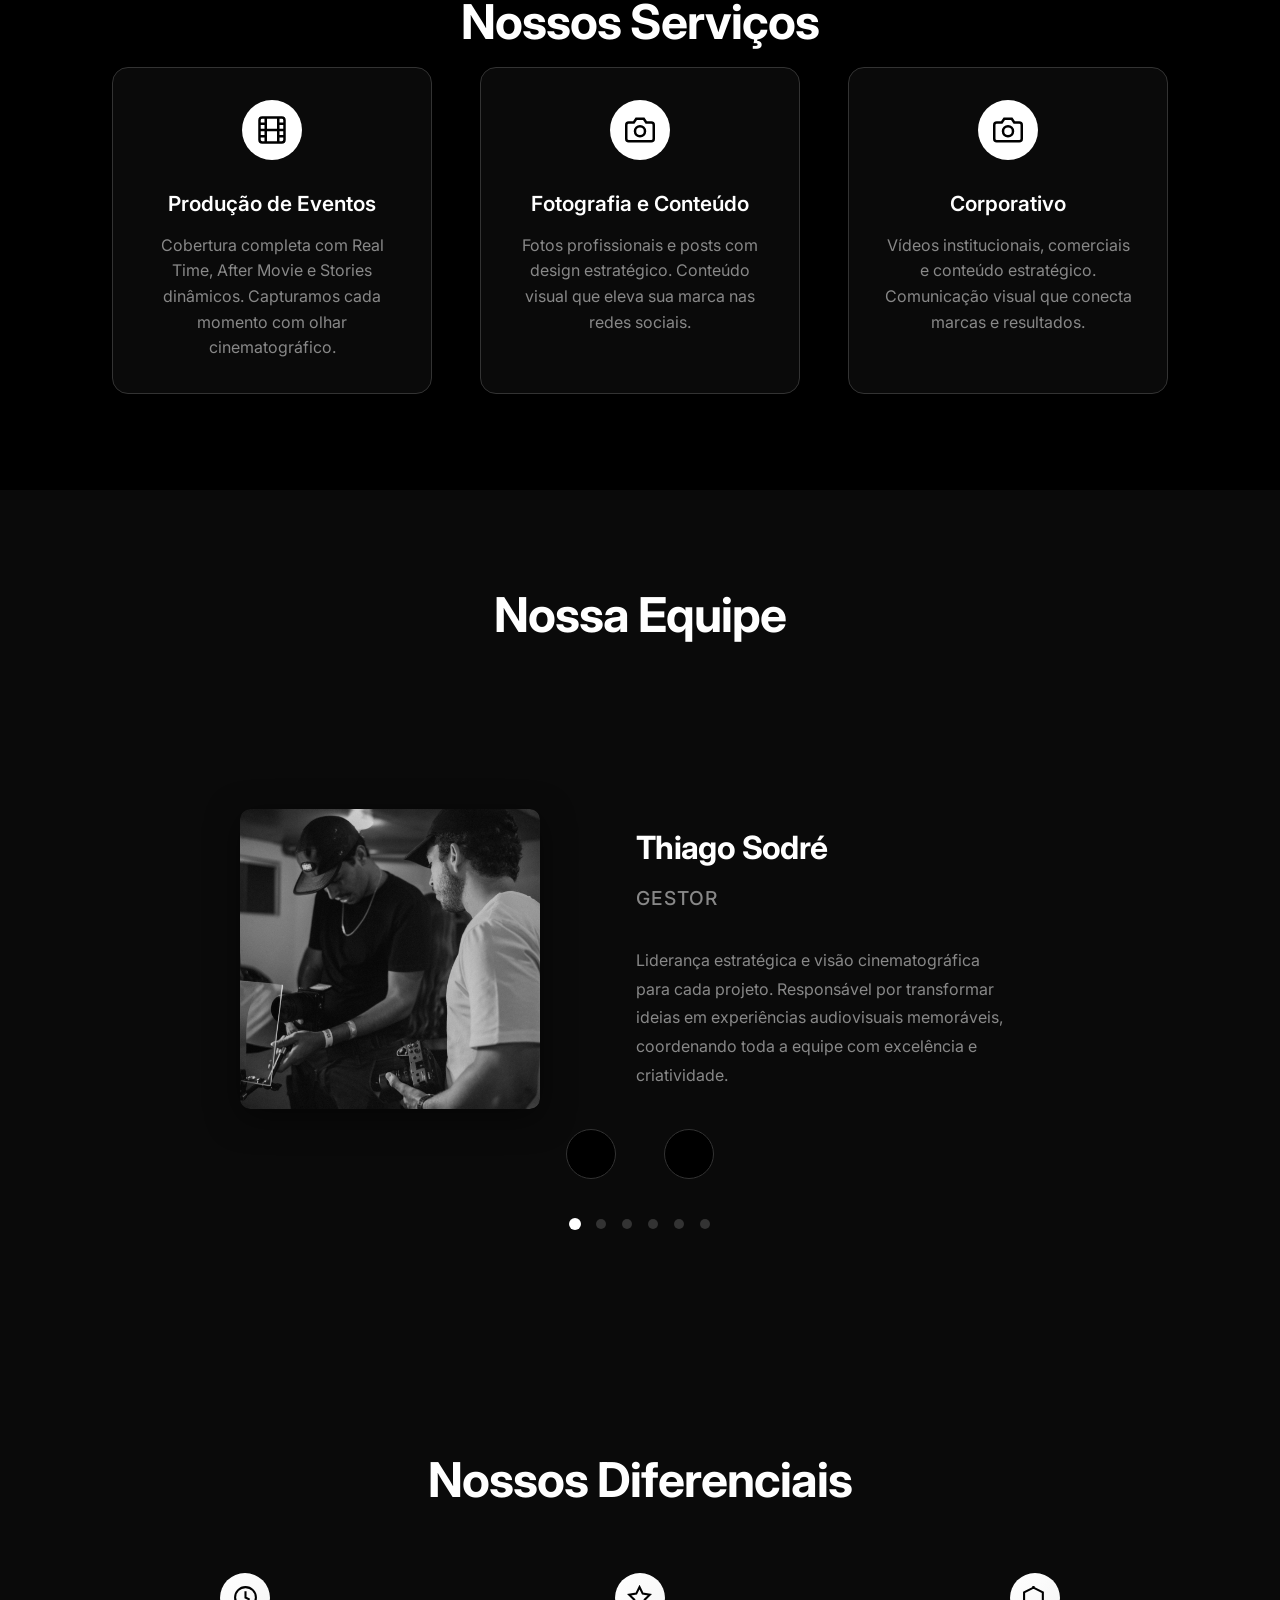
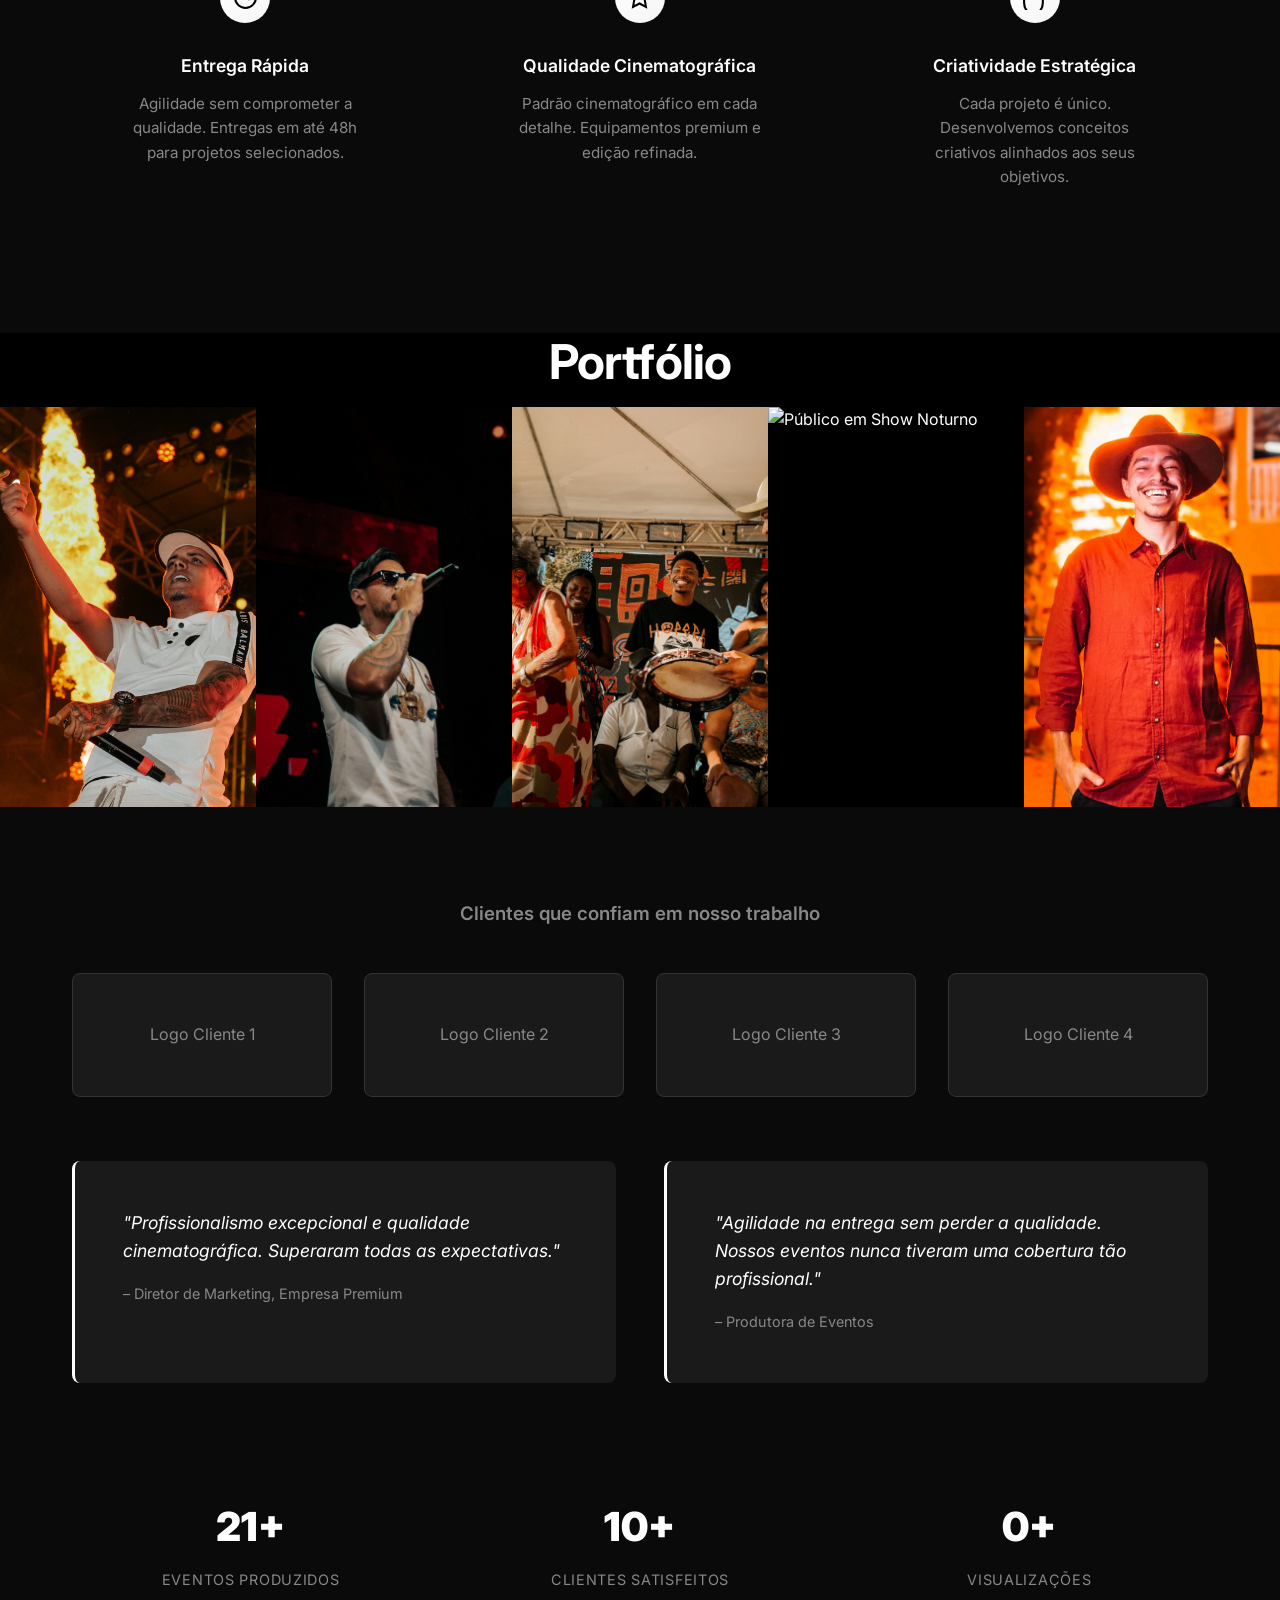
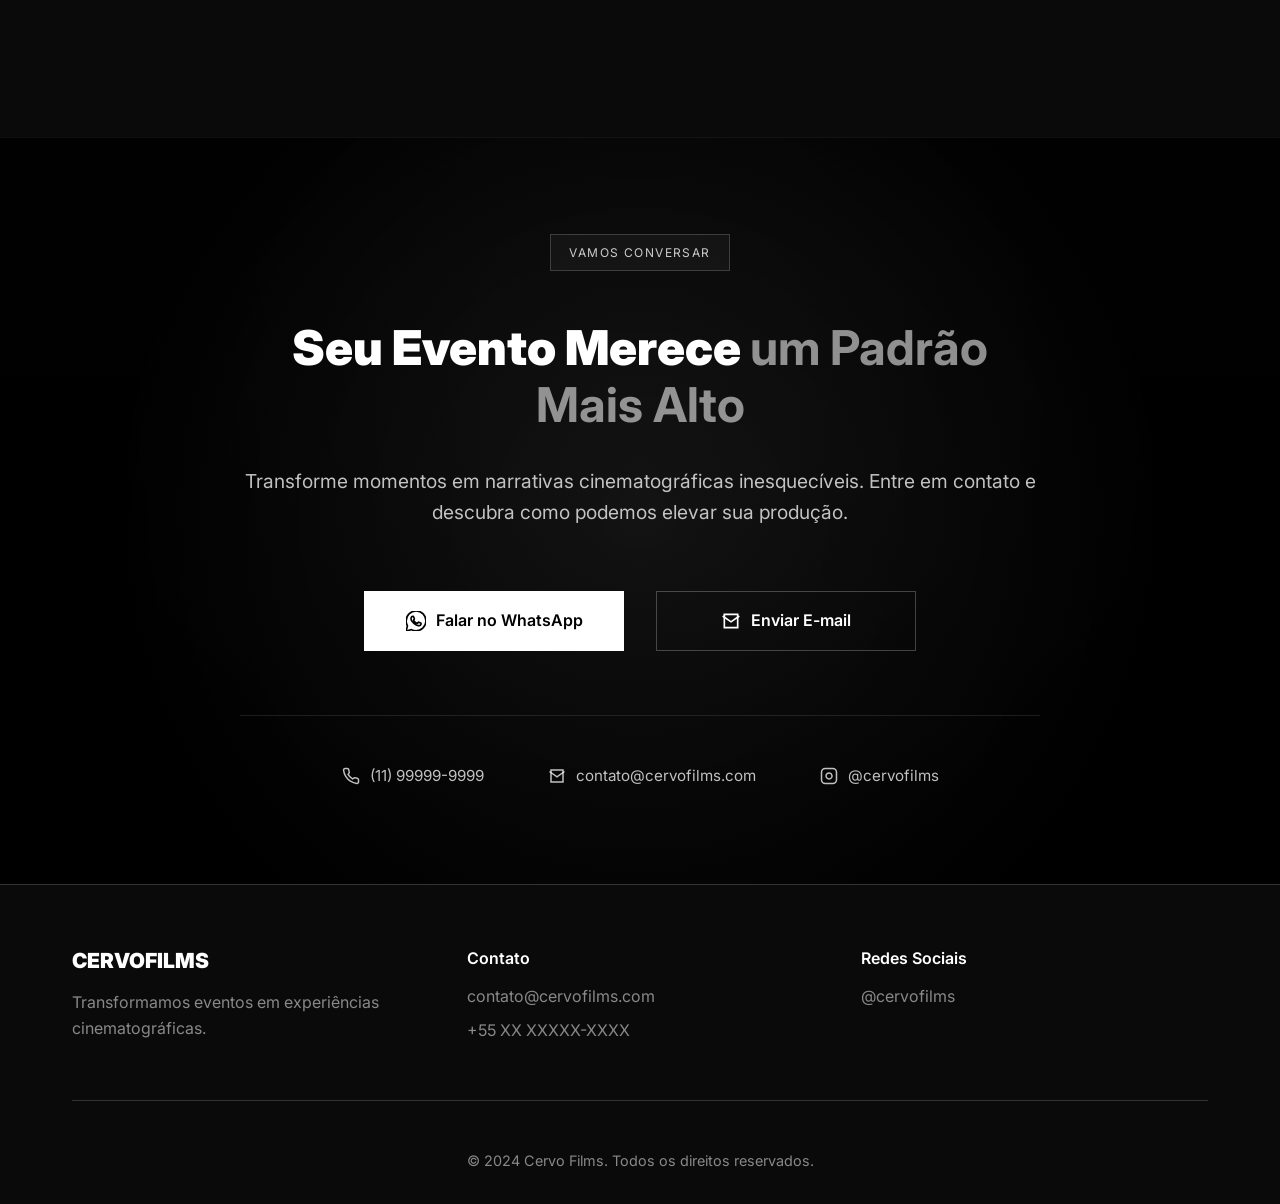
==== commit 9bbea76e: "Add files via upload" ====
--- a/index.html
+++ b/index.html
@@ -13,87 +13,49 @@
 <body>
     <!-- Navigation -->
     <header class="header">
-        <nav class="nav-container" role="navigation" aria-label="Navegação principal">
-                <div class="nav-brand">
-                    <a href="#hero" class="brand-link" aria-label="Cervo Films - Início">
-                        <img src="assets/logo/Logo-CervoFilms-BGTransp.png" alt="Cervo Films Logo" class="brand-logo">
-                    </a>
-                </div>
-                
-                <div class="nav-center">
-                    <ul class="nav-menu" role="menubar">
-                        <li class="nav-item" role="none">
-                            <a href="#about" class="nav-link" role="menuitem">Sobre</a>
-                        </li>
-                        <li class="nav-item" role="none">
-                            <a href="#portfolio" class="nav-link" role="menuitem">Portfólio</a>
-                        </li>
-                        <li class="nav-item" role="none">
-                            <a href="#social-proof" class="nav-link" role="menuitem">Depoimentos</a>
-                        </li>
-                        <li class="nav-item" role="none">
-                            <a href="#contact" class="nav-link" role="menuitem">Contato</a>
-                        </li>
-                    </ul>
-                </div>
-                
-                <div class="nav-cta">
-                    <a href="#contact" class="btn btn-primary nav-cta-btn">Fale Conosco</a>
-                </div>
-                
-                <button class="nav-toggle" aria-label="Abrir menu" aria-expanded="false" aria-controls="nav-menu">
+        <nav class="nav">
+            <div class="nav-container">
+                <div class="logo">
+                    <img src="assets/logo/logo-cervoFilms.svg" alt="">
+                </div>
+                <ul class="nav-menu">
+                    <li><a href="#about" class="nav-link">SOBRE</a></li>
+                    <li><a href="#services" class="nav-link">SERVIÇOS</a></li>
+                    <li><a href="#portfolio" class="nav-link">PORTFÓLIO</a></li>
+                    <li><a href="#contact" class="nav-link">CONTATO</a></li>
+                </ul>
+                <div class="nav-contact">
+                    <a href="#contact" class="btn-contact">FALE CONOSCO</a>
+                </div>
+                <button class="nav-toggle" aria-label="Menu">
                     <span></span>
                     <span></span>
                     <span></span>
                 </button>
-            </nav>
+            </div>
+        </nav>
     </header>
 
     <main>
         <!-- Hero Section -->
-        <section id="hero" class="hero" role="banner">
-            <!-- Background Video -->
-            <div class="video-background">
-                <iframe 
-                    width="560" 
-                    height="315" 
-                    src="https://www.youtube.com/embed/_7cbm4BsVOM?si=L3CnTTL4Q6BsPeuM&controls=0&autoplay=1&mute=1&loop=1&playlist=_7cbm4BsVOM" 
-                    title="YouTube video player" 
-                    frameborder="0" 
-                    allow="accelerometer; autoplay; clipboard-write; encrypted-media; gyroscope; picture-in-picture; web-share" 
-                    referrerpolicy="strict-origin-when-cross-origin" 
-                    allowfullscreen
-                    class="video-iframe">
-                </iframe>
-            </div>
-            
-            <!-- Video Overlay -->
-            <div class="video-overlay"></div>
-            
-            <!-- Hero Content -->
-            <div class="container hero-content">
-                <!-- Efeito REC no canto superior direito -->
-                <div class="rec-indicator">
-                    <div class="rec-dot"></div>
-                    <div class="rec-text">REC</div>
-                </div>
-                
-                <div class="hero-text">
-                    <!-- Logo da Cervo Films acima do texto -->
-                    <div class="hero-logo">
-                        <img src="assets/logo/Logo-CervoFilms-BGTransp.png" alt="Cervo Films Logo" class="hero-logo-img">
-                    </div>
-                    <p class="hero-label">PRODUÇÃO AUDIOVISUAL</p>
-                    <h1 class="hero-title">
-                        <span class="title-line">TRANSFORMAMOS EVENTOS EM</span>
-                        <span class="title-line">EXPERIÊNCIAS CINEMATOGRÁFICAS</span>
-                    </h1>
-                    <p class="hero-subtitle">Criatividade, agilidade e qualidade premium para eventos e marcas.</p>
-                    <div class="hero-buttons">
-                        <a href="#portfolio" class="btn btn-primary" aria-label="Ver nosso portfólio">Ver Portfólio</a>
-                        <a href="#contact" class="btn btn-secondary" aria-label="Fale conosco">Fale Conosco</a>
-                    </div>
-                </div>
+        <section id="home" class="hero">
+            <div class="hero-overlay"></div>
+            <div class="hero-content">
+                <h1 class="hero-title">
+                    Transformamos Eventos em<br>
+                    <span>Experiências Cinematográficas</span>
+                </h1>
+                <p class="hero-subtitle">
+                    Criatividade, posicionamento e qualidade para eventos e marcas.
+                </p>
+                <div class="hero-buttons">
+                    <a href="#portfolio" class="btn-hero-primary">VER PORTFÓLIO</a>
+                    <a href="#contact" class="btn-hero-secondary">SOLICITAR ORÇAMENTO</a>
+                </div>
+            </div>
+            <div class="scroll-indicator">
+                <span class="scroll-text">SCROLL</span>
+                <div class="scroll-arrow"></div>
             </div>
         </section>
 
@@ -108,11 +70,11 @@
                             regional. Mais do que registrar eventos, construímos narrativas que transformam momentos comuns em experiências 
                             cinematográficas memoráveis.
                         </p>
-                        <p class="about-description">
+                        <P class="about-description">
                             Unimos direção criativa, visão estratégica e agilidade de execução para entregar conteúdos com alto
                             padrão técnico e estética refinada. Cada projeto é tratado como único — pensado, planejado e
                              executado para gerar impacto real, fortalecer marcas e eternizar histórias.
-                        </p>
+                        </P>
                         <p class="about-description">
                             Nosso compromisso não é apenas com a imagem, mas com a percepção. Criamos conteúdos que 
                             posicionam, conectam e permanecem.
@@ -137,204 +99,277 @@
             </div>
         </section>
 
-        <!-- Cinema Film Strip -->
-        <section class="cinema-strip">
-            <div class="clapper-board">
-                <div class="clapper-top">
-                    <div class="clapper-lines"></div>
-                </div>
-                <div class="clapper-bottom">
-                    <span class="clapper-text">CERVO FILMS</span>
-                    <span class="clapper-scene">SCENE 1</span>
-                    <span class="clapper-take">TAKE 1</span>
-                </div>
-            </div>
-            <div class="film-track">
-                <div class="film-content">
-                    <div class="film-item">CINEMATOGRAPHY</div>
-                    <div class="film-item">PRODUCTION</div>
-                    <div class="film-item">STORYTELLING</div>
-                    <div class="film-item">EVENTS</div>
-                    <div class="film-item">CREATIVITY</div>
-                    <div class="film-item">CINEMATOGRAPHY</div>
-                    <div class="film-item">PRODUCTION</div>
-                    <div class="film-item">STORYTELLING</div>
-                    <div class="film-item">EVENTS</div>
-                    <div class="film-item">CREATIVITY</div>
-                </div>
-                <div class="film-content" aria-hidden="true">
-                    <div class="film-item">CINEMATOGRAPHY</div>
-                    <div class="film-item">PRODUCTION</div>
-                    <div class="film-item">STORYTELLING</div>
-                    <div class="film-item">EVENTS</div>
-                    <div class="film-item">CREATIVITY</div>
-                    <div class="film-item">CINEMATOGRAPHY</div>
-                    <div class="film-item">PRODUCTION</div>
-                    <div class="film-item">STORYTELLING</div>
-                    <div class="film-item">EVENTS</div>
-                    <div class="film-item">CREATIVITY</div>
-                </div>
-            </div>
-        </section>
-
         <!-- Services Section -->
-        <section id="services" class="services" aria-labelledby="services-title">
-            <div class="container">
-                <h2 id="services-title" class="section-title">Nossos Serviços</h2>
-                <div class="services-grid" role="list">
-                    <article class="service-card" data-service="eventos" role="listitem" tabindex="0" aria-expanded="false" aria-label="Serviço de Produção de Eventos">
+        <section id="services" class="services">
+            <div class="container">
+                <h2 class="section-title">Nossos Serviços</h2>
+                <div class="services-grid">
+                    <div class="service-card" data-service="eventos">
                         <div class="service-card-content">
-                            <div class="service-icon" aria-hidden="true">
-                                <svg viewBox="0 0 24 24" fill="none" stroke="currentColor" stroke-width="2">
-                                    <rect x="2" y="2" width="20" height="20" rx="2.18" ry="2.18"></rect>
-                                    <line x1="7" y1="2" x2="7" y2="22"></line>
-                                    <line x1="17" y1="2" x2="17" y2="22"></line>
-                                    <line x1="2" y1="12" x2="22" y2="12"></line>
-                                    <line x1="2" y1="7" x2="7" y2="7"></line>
-                                    <line x1="2" y1="17" x2="7" y2="17"></line>
-                                    <line x1="17" y1="17" x2="22" y2="17"></line>
-                                    <line x1="17" y1="7" x2="22" y2="7"></line>
-                                </svg>
-                            </div>
-                            <h3 class="service-title">Produção de Eventos</h3>
-                            <p class="service-description">
-                                Cobertura completa com Real Time, After Movie e Stories dinâmicos.
-                                Capturamos cada momento com olhar cinematográfico.
-                            </p>
-                            <ul class="service-preview" aria-hidden="true">
-                                <li>Captação multicâmera</li>
-                                <li>Entrega em tempo real</li>
-                                <li>After Movie cinematográfico</li>
-                            </ul>
-                            <div class="service-expanded-content">
+                            
+                        <div class="service-icon">
+                            <svg viewBox="0 0 24 24" fill="none" stroke="currentColor" stroke-width="2">
+                                <rect x="2" y="2" width="20" height="20" rx="2.18" ry="2.18"></rect>
+                                <line x1="7" y1="2" x2="7" y2="22"></line>
+                                <line x1="17" y1="2" x2="17" y2="22"></line>
+                                <line x1="2" y1="12" x2="22" y2="12"></line>
+                                <line x1="2" y1="7" x2="7" y2="7"></line>
+                                <line x1="2" y1="17" x2="7" y2="17"></line>
+                                <line x1="17" y1="17" x2="22" y2="17"></line>
+                                <line x1="17" y1="7" x2="22" y2="7"></line>
+                            </svg>
+                        </div>
+                        <h3 class="service-title">Produção de Eventos</h3>
+                        <p class="service-description">
+                            Cobertura completa com Real Time, After Movie e Stories dinâmicos. 
+                            Capturamos cada momento com olhar cinematográfico.
+                        </p>
+                           <div class="service-expanded-content">
+
                                 <div class="service-features">
+
                                     <h4>O que inclui</h4>
+
                                     <ul>
                                         <li>Captação multicâmera</li>
                                         <li>Entrega de stories em tempo real</li>
                                         <li>After Movie cinematográfico</li>
                                         <li>Edição profissional e color grading</li>
                                     </ul>
+
                                 </div>
+
+                              
+
                                 <div class="service-differentials">
+
                                     <h4>Diferenciais</h4>
+
                                     <ul>
                                         <li>Equipe ágil e direção criativa</li>
                                         <li>Entrega rápida para redes sociais</li>
                                         <li>Qualidade cinematográfica</li>
                                         <li>Planejamento estratégico do conteúdo</li>
                                     </ul>
+
                                 </div>
+
                             </div>
                         </div>
-                        <div class="containerVideo">
-                            <img src="assets/services/producao-eventos.jpg" alt="Produção de eventos cinematográfica pela Cervo Films" loading="lazy">
-                        </div>
-                    </article>
-
-                    <article class="service-card" data-service="foto" role="listitem" tabindex="0" aria-expanded="false" aria-label="Serviço de Fotografia e Conteúdo">
+                         <div class="containerVideo">
+                            <img src="assets/team/Thiago-Sodre.JPG" alt="jj">
+                        </div>
+                        
+                    </div>
+
+                      <div class="service-card" data-service="foto">
                         <div class="service-card-content">
-                            <div class="service-icon" aria-hidden="true">
-                                <svg viewBox="0 0 24 24" fill="none" stroke="currentColor" stroke-width="2">
-                                    <rect x="3" y="3" width="18" height="18" rx="2" ry="2"></rect>
-                                    <circle cx="12" cy="8" r="1"></circle>
-                                    <path d="M9 13l3 3 5-5"></path>
-                                </svg>
+                            
+                        <div class="service-icon">
+                            <svg viewBox="0 0 24 24" fill="none" stroke="currentColor" stroke-width="2">
+                                <path d="M23 19a2 2 0 0 1-2 2H3a2 2 0 0 1-2-2V8a2 2 0 0 1 2-2h4l2-3h6l2 3h4a2 2 0 0 1 2 2z"></path>
+                                <circle cx="12" cy="13" r="4"></circle>
+                            </svg>
+                        </div>
+                        <h3 class="service-title">Fotografia e Conteúdo</h3>
+                        <p class="service-description">
+                            Fotos profissionais e posts com design estratégico. 
+                            Conteúdo visual que eleva sua marca nas redes sociais.
+                        </p>
+                           <div class="service-expanded-content">
+
+                                <div class="service-features">
+
+                                    <h4>O que inclui</h4>
+
+                                    <ul>
+                                        <li>Captação multicâmera</li>
+                                        <li>Entrega de stories em tempo real</li>
+                                        <li>After Movie cinematográfico</li>
+                                        <li>Edição profissional e color grading</li>
+                                    </ul>
+
+                                </div>
+
+                              
+
+                                <div class="service-differentials">
+
+                                    <h4>Diferenciais</h4>
+
+                                    <ul>
+                                        <li>Equipe ágil e direção criativa</li>
+                                        <li>Entrega rápida para redes sociais</li>
+                                        <li>Qualidade cinematográfica</li>
+                                        <li>Planejamento estratégico do conteúdo</li>
+                                    </ul>
+
+                                </div>
+
                             </div>
-                            <h3 class="service-title">Fotografia e Conteúdo</h3>
-                            <p class="service-description">
-                                Fotos profissionais e posts com design estratégico.
-                                Conteúdo visual que eleva sua marca nas redes sociais.
-                            </p>
-                            <ul class="service-preview" aria-hidden="true">
-                                <li>Sessão fotográfica profissional</li>
-                                <li>Edição e retoque</li>
-                                <li>Posts para redes sociais</li>
-                            </ul>
-                            <div class="service-expanded-content">
+                        </div>
+                         <div class="containerVideo">
+                            <img src="assets/team/Thiago-Sodre.JPG" alt="jj">
+                        </div>
+                        
+                    </div>
+
+                    <div class="service-card" data-service="corp">
+                        <div class="service-card-content">
+                            
+                        <div class="service-icon">
+                            <svg viewBox="0 0 24 24" fill="none" stroke="currentColor" stroke-width="2">
+                                <path d="M23 19a2 2 0 0 1-2 2H3a2 2 0 0 1-2-2V8a2 2 0 0 1 2-2h4l2-3h6l2 3h4a2 2 0 0 1 2 2z"></path>
+                                <circle cx="12" cy="13" r="4"></circle>
+                            </svg>
+                        </div>
+                        <h3 class="service-title">Corporativo</h3>
+                        <p class="service-description">
+                            Vídeos institucionais, comerciais e conteúdo estratégico. 
+                            Comunicação visual que conecta marcas e resultados.
+                        </p>
+                           <div class="service-expanded-content">
+
                                 <div class="service-features">
+
                                     <h4>O que inclui</h4>
+
                                     <ul>
-                                        <li>Sessão fotográfica profissional</li>
-                                        <li>Edição de imagens e retoque</li>
-                                        <li>Criação de posts para redes sociais</li>
-                                        <li>Entrega em alta resolução</li>
+                                        <li>Captação multicâmera</li>
+                                        <li>Entrega de stories em tempo real</li>
+                                        <li>After Movie cinematográfico</li>
+                                        <li>Edição profissional e color grading</li>
                                     </ul>
+
                                 </div>
+
+                              
+
                                 <div class="service-differentials">
+
                                     <h4>Diferenciais</h4>
+
                                     <ul>
-                                        <li>Estúdio móvel equipado</li>
-                                        <li>Lighting profissional</li>
-                                        <li>Edição em tempo real</li>
-                                        <li>Biblioteca de poses e conceitos</li>
+                                        <li>Equipe ágil e direção criativa</li>
+                                        <li>Entrega rápida para redes sociais</li>
+                                        <li>Qualidade cinematográfica</li>
+                                        <li>Planejamento estratégico do conteúdo</li>
                                     </ul>
+
                                 </div>
+
                             </div>
                         </div>
-                        <div class="containerVideo">
-                            <img src="assets/services/fotografia-conteudo.jpg" alt="Sessão fotográfica profissional pela Cervo Films" loading="lazy">
-                        </div>
-                    </article>
-
-                    <article class="service-card" data-service="corp" role="listitem" tabindex="0" aria-expanded="false" aria-label="Serviço Corporativo">
-                        <div class="service-card-content">
-                            <div class="service-icon" aria-hidden="true">
-                                <svg viewBox="0 0 24 24" fill="none" stroke="currentColor" stroke-width="2">
-                                    <path d="M22 12h-4l-3 9L9 3l-3 9H2"></path>
-                                </svg>
-                            </div>
-                            <h3 class="service-title">Corporativo</h3>
-                            <p class="service-description">
-                                Vídeos institucionais, comerciais e conteúdo estratégico.
-                                Comunicação visual que conecta marcas e resultados.
-                            </p>
-                            <ul class="service-preview" aria-hidden="true">
-                                <li>Vídeos institucionais</li>
-                                <li>Comerciais para internet/TV</li>
-                                <li>Motion graphics</li>
-                            </ul>
-                            <div class="service-expanded-content">
-                                <div class="service-features">
-                                    <h4>O que inclui</h4>
-                                    <ul>
-                                        <li>Vídeos institucionais e corporativos</li>
-                                        <li>Comerciais para TV e internet</li>
-                                        <li>Depoimentos de clientes</li>
-                                        <li>Motion graphics e animações</li>
-                                    </ul>
-                                </div>
-                                <div class="service-differentials">
-                                    <h4>Diferenciais</h4>
-                                    <ul>
-                                        <li>Roteiro cinematográfico</li>
-                                        <li>Localidades e cenários personalizados</li>
-                                        <li>Atores profissionais</li>
-                                        <li>Trilha sonora original</li>
-                                    </ul>
-                                </div>
-                            </div>
-                        </div>
-                        <div class="containerVideo">
-                            <img src="assets/services/corporativo.jpg" alt="Produção de vídeo corporativo pela Cervo Films" loading="lazy">
-                        </div>
-                    </article>
-                </div>
-            </div>
-        </section>
+                         <div class="containerVideo">
+                            <img src="assets/team/Thiago-Sodre.JPG" alt="jj">
+                        </div>
+                        
+                    </div>
+                </div>
+                   
+            </div>
+        </section>
+
+        
 
         <!-- Team Section -->
         <section id="team" class="team">
             <div class="container">
                 <h2 class="section-title">Nossa Equipe</h2>
-            </div>
-            <div class="team-grid">
-                <img src="assets/team/Thiago-Sodre.JPG" alt="Thiago Sodré" class="team-item" loading="lazy">
-                <img src="assets/team/Walisson-Nobre.JPG" alt="Walisson Nobre" class="team-item" loading="lazy">
-                <img src="assets/team/Wendel-Henrique.JPEG" alt="Wendel Henrique" class="team-item" loading="lazy">
-                <img src="assets/team/Katlen-Cruz.JPEG" alt="Katlen Cruz" class="team-item" loading="lazy">
-                <img src="assets/team/Thales-Borges.JPG" alt="Thales Borges" class="team-item" loading="lazy">
-                <img src="assets/team/Raiane-Rocha.jpg" alt="Raiane Rocha" class="team-item" loading="lazy">
+                <div class="team-slider">
+                    <div class="team-member active">
+                        <div class="team-photo">
+                            <img src="assets/team/Thiago-Sodre.JPG" alt="Thiago Sodré" class="member-photo">
+                        </div>
+                        <div class="team-info">
+                            <h3 class="member-name">Thiago Sodré</h3>
+                            <p class="member-role">Gestor</p>
+                            <p class="member-description">Liderança estratégica e visão cinematográfica para cada projeto. Responsável por transformar ideias em experiências audiovisuais memoráveis, coordenando toda a equipe com excelência e criatividade.</p>
+                        </div>
+                    </div>
+
+                    <div class="team-member">
+                        <div class="team-photo">
+                            <img src="assets/team/Walisson-Nobre.JPG" alt="Walisson Nobre" class="member-photo">
+                        </div>
+                        <div class="team-info">
+                            <h3 class="member-name">Walisson Nobre</h3>
+                            <p class="member-role">Fotógrafo</p>
+                            <p class="member-description">Captura momentos únicos com olhar artístico e técnico. Especialista em registrar a essência de cada evento com composição perfeita e sensibilidade visual.</p>
+                        </div>
+                    </div>
+
+                    <div class="team-member">
+                        <div class="team-photo">
+                            <img src="assets/team/Wendel-Henrique.JPEG" alt="Wendel Henrique" class="member-photo">
+                        </div>
+                        <div class="team-info">
+                            <h3 class="member-name">Wendel Henrique</h3>
+                            <p class="member-role">Editor</p>
+                            <p class="member-description">Transforma footage bruto em cinema emocionante. Mestre em pós-produção, criando narrativas visuais que envolvem e cativam o público.</p>
+                        </div>
+                    </div>
+
+                    <div class="team-member">
+                        <div class="team-photo">
+                            <img src="assets/team/Katlen-Cruz.JPEG" alt="Katlen Cruz" class="member-photo">
+                        </div>
+                        <div class="team-info">
+                            <h3 class="member-name">Katlen Cruz</h3>
+                            <p class="member-role">Filmmaker</p>
+                            <p class="member-description">Direção criativa e narrativa visual impactante. Visionária que transforma conceitos em produções cinematográficas autênticas e poderosas.</p>
+                        </div>
+                    </div>
+
+                    <div class="team-member">
+                        <div class="team-photo">
+                            <img src="assets/team/Thales-Borges.JPG" alt="Thales Borges" class="member-photo">
+                        </div>
+                        <div class="team-info">
+                            <h3 class="member-name">Thales Borges</h3>
+                            <p class="member-role">Filmmaker e Editor</p>
+                            <p class="member-description">Dupla habilidade: captura e pós-produção cinematográfica. Profissional completo que domina desde a gravação até a edição final.</p>
+                        </div>
+                    </div>
+
+                    <div class="team-member">
+                        <div class="team-photo">
+                            <img src="assets/team/Raiane-Rocha.jpg" alt="Raiane Rocha" class="member-photo">
+                        </div>
+                        <div class="team-info">
+                            <h3 class="member-name">Raiane Rocha</h3>
+                            <p class="member-role">Social Media</p>
+                            <p class="member-description">Estratégia digital e conteúdo para redes sociais. Especialista em ampliar o alcance das produções e engajar audiências online.</p>
+                        </div>
+                    </div>
+                </div>
+
+
+                <div id="navigation" >
+                     <div class="team-navigation">
+                    <button class="team-nav-btn prev" aria-label="Anterior">
+                        <svg viewBox="0 0 24 24" fill="none" stroke="currentColor" stroke-width="2">
+                            <polyline points="15 18 9 12 15 6"></polyline>
+                        </svg>
+                    </button>
+                    <button class="team-nav-btn next" aria-label="Próximo">
+                        <svg viewBox="0 0 24 24" fill="none" stroke="currentColor" stroke-width="2">
+                            <polyline points="9 18 15 12 9 6"></polyline>
+                        </svg>
+                    </button>
+                </div>
+
+                <div class="team-dots">
+                    <span class="dot active" data-member="0"></span>
+                    <span class="dot" data-member="1"></span>
+                    <span class="dot" data-member="2"></span>
+                    <span class="dot" data-member="3"></span>
+                    <span class="dot" data-member="4"></span>
+                    <span class="dot" data-member="5"></span>
+                </div>
+                </div>
+                
+                
             </div>
         </section>
 
@@ -389,11 +424,11 @@
                 <h2 class="section-title">Portfólio</h2>
             </div>
             <div class="portfolio-grid">
-                <img src="https://pub-e5ab79f76e6e4c32841ea6868cfdb1bd.r2.dev/Dj.JPG" alt="Evento Itaú" class="portfolio-item">
-                <img src="https://pub-e5ab79f76e6e4c32841ea6868cfdb1bd.r2.dev/Hungria.JPG" alt="Show Musical" class="portfolio-item">
-                <img src="https://pub-e5ab79f76e6e4c32841ea6868cfdb1bd.r2.dev/Pagode.JPG" alt="Evento Vogue" class="portfolio-item">
-                <img src="https://pub-e5ab79f76e6e4c32841ea6868cfdb1bd.r2.dev/VovoJames.png" alt="Público em Show Noturno" class="portfolio-item">
-                <img src="https://pub-e5ab79f76e6e4c32841ea6868cfdb1bd.r2.dev/Beats.png" alt="Instalação de Arte Digital" class="portfolio-item">
+                <img src="assets/portfolio/Dj.JPG" alt="Evento Itaú" class="portfolio-item">
+                <img src="assets/portfolio/Hungria.JPG" alt="Show Musical" class="portfolio-item">
+                <img src="assets/portfolio/Pagode.JPG" alt="Evento Vogue" class="portfolio-item">
+                <img src="assets/portfolio/VovoJames.png" alt="Público em Show Noturno" class="portfolio-item">
+                <img src="assets/portfolio/Beats.png" alt="Instalação de Arte Digital" class="portfolio-item">
             </div>
         </section>
 
@@ -404,103 +439,26 @@
                     <div class="clients-logos">
                         <h3>Clientes que confiam em nosso trabalho</h3>
                         <div class="logos-grid">
-                            <img src="assets/Logos-Parceiros-Cervo/O-boticario-logo.png" alt="O Boticário" loading="lazy" class="partner-logo partner-logo--boticario">
-                            <img src="assets/Logos-Parceiros-Cervo/Sebrea-logo.png" alt="Sebrae" loading="lazy" class="partner-logo">
-                            <img src="assets/Logos-Parceiros-Cervo/hering-logo.png" alt="Hering" loading="lazy" class="partner-logo">
-                            <img src="assets/Logos-Parceiros-Cervo/Flor-do-cafe-logo.PNG" alt="Flor do Café" loading="lazy" class="partner-logo">
-                            <img src="assets/Logos-Parceiros-Cervo/Difusora98-Logo.png" alt="Difusora 98" loading="lazy" class="partner-logo">
-                            <img src="assets/Logos-Parceiros-Cervo/CaminhosCerrado-logo.png" alt="Caminhos do Cerrado" loading="lazy" class="partner-logo">
-                            <img src="assets/Logos-Parceiros-Cervo/farmacianacional_logo.png" alt="Farmácia Nacional" loading="lazy" class="partner-logo">
-                            <img src="assets/Logos-Parceiros-Cervo/Saroba-truck.png" alt="Sarobá" loading="lazy" class="partner-logo">
-                        </div>
-                    </div>
-
-                    <div class="rv">
-                        <h3 class="rv__title">O Que Dizem Nossos Clientes</h3>
-                        <div class="rv__carousel" id="reviewsCarousel">
-                            <button class="rv__arrow rv__arrow--prev" aria-label="Anterior">
-                                <svg width="20" height="20" viewBox="0 0 24 24" fill="none" stroke="currentColor" stroke-width="2.5" stroke-linecap="round" stroke-linejoin="round"><polyline points="15 18 9 12 15 6"/></svg>
-                            </button>
-                            <div class="rv__viewport">
-                                <div class="rv__track" id="reviewsTrack">
-
-                                    <div class="rv__card">
-                                        <div class="rv__stars">
-                                            <svg viewBox="0 0 24 24"><path d="M12 17.27 18.18 21l-1.64-7.03L22 9.24l-7.19-.61L12 2 9.19 8.63 2 9.24l5.46 4.73L5.82 21z"/></svg>
-                                            <svg viewBox="0 0 24 24"><path d="M12 17.27 18.18 21l-1.64-7.03L22 9.24l-7.19-.61L12 2 9.19 8.63 2 9.24l5.46 4.73L5.82 21z"/></svg>
-                                            <svg viewBox="0 0 24 24"><path d="M12 17.27 18.18 21l-1.64-7.03L22 9.24l-7.19-.61L12 2 9.19 8.63 2 9.24l5.46 4.73L5.82 21z"/></svg>
-                                            <svg viewBox="0 0 24 24"><path d="M12 17.27 18.18 21l-1.64-7.03L22 9.24l-7.19-.61L12 2 9.19 8.63 2 9.24l5.46 4.73L5.82 21z"/></svg>
-                                            <svg viewBox="0 0 24 24"><path d="M12 17.27 18.18 21l-1.64-7.03L22 9.24l-7.19-.61L12 2 9.19 8.63 2 9.24l5.46 4.73L5.82 21z"/></svg>
-                                        </div>
-                                        <blockquote class="rv__text">"Profissionalismo excepcional e qualidade cinematográfica. Superaram todas as expectativas do nosso projeto."</blockquote>
-                                        <div class="rv__author">
-                                            <img src="assets/team/Thiago-Sodre.JPG" alt="Flor do Café" class="rv__avatar" loading="lazy">
-                                            <div class="rv__info">
-                                                <span class="rv__name">Flor do Café</span>
-                                                <span class="rv__role">Marca Parceira</span>
-                                            </div>
-                                        </div>
-                                    </div>
-
-                                    <div class="rv__card">
-                                        <div class="rv__stars">
-                                            <svg viewBox="0 0 24 24"><path d="M12 17.27 18.18 21l-1.64-7.03L22 9.24l-7.19-.61L12 2 9.19 8.63 2 9.24l5.46 4.73L5.82 21z"/></svg>
-                                            <svg viewBox="0 0 24 24"><path d="M12 17.27 18.18 21l-1.64-7.03L22 9.24l-7.19-.61L12 2 9.19 8.63 2 9.24l5.46 4.73L5.82 21z"/></svg>
-                                            <svg viewBox="0 0 24 24"><path d="M12 17.27 18.18 21l-1.64-7.03L22 9.24l-7.19-.61L12 2 9.19 8.63 2 9.24l5.46 4.73L5.82 21z"/></svg>
-                                            <svg viewBox="0 0 24 24"><path d="M12 17.27 18.18 21l-1.64-7.03L22 9.24l-7.19-.61L12 2 9.19 8.63 2 9.24l5.46 4.73L5.82 21z"/></svg>
-                                            <svg viewBox="0 0 24 24"><path d="M12 17.27 18.18 21l-1.64-7.03L22 9.24l-7.19-.61L12 2 9.19 8.63 2 9.24l5.46 4.73L5.82 21z"/></svg>
-                                        </div>
-                                        <blockquote class="rv__text">"Parabéns pela qualidade e pela entrega que vocês fazem. Meus alcances aumentaram muitos % depois que fechei com vocês. O nível profissional e a atenção aos detalhes fazem toda diferença no resultado final!"</blockquote>
-                                        <div class="rv__author">
-                                            <img src="assets/team/Walisson-Nobre.JPG" alt="DJ DUSHY" class="rv__avatar" loading="lazy">
-                                            <div class="rv__info">
-                                                <span class="rv__name">DJ DUSHY</span>
-                                                <span class="rv__role">Artista Musical</span>
-                                            </div>
-                                        </div>
-                                    </div>
-
-                                    <div class="rv__card">
-                                        <div class="rv__stars">
-                                            <svg viewBox="0 0 24 24"><path d="M12 17.27 18.18 21l-1.64-7.03L22 9.24l-7.19-.61L12 2 9.19 8.63 2 9.24l5.46 4.73L5.82 21z"/></svg>
-                                            <svg viewBox="0 0 24 24"><path d="M12 17.27 18.18 21l-1.64-7.03L22 9.24l-7.19-.61L12 2 9.19 8.63 2 9.24l5.46 4.73L5.82 21z"/></svg>
-                                            <svg viewBox="0 0 24 24"><path d="M12 17.27 18.18 21l-1.64-7.03L22 9.24l-7.19-.61L12 2 9.19 8.63 2 9.24l5.46 4.73L5.82 21z"/></svg>
-                                            <svg viewBox="0 0 24 24"><path d="M12 17.27 18.18 21l-1.64-7.03L22 9.24l-7.19-.61L12 2 9.19 8.63 2 9.24l5.46 4.73L5.82 21z"/></svg>
-                                            <svg viewBox="0 0 24 24"><path d="M12 17.27 18.18 21l-1.64-7.03L22 9.24l-7.19-.61L12 2 9.19 8.63 2 9.24l5.46 4.73L5.82 21z"/></svg>
-                                        </div>
-                                        <blockquote class="rv__text">"Trabalho diferenciado demais. Qualidade, criatividade e profissionalismo em cada foto. Quem contratar não vai se arrepender, serviço top. Recomendo demais!"</blockquote>
-                                        <div class="rv__author">
-                                            <img src="assets/team/Walisson-Nobre.JPG" alt="Thiago Camargo" class="rv__avatar" loading="lazy">
-                                            <div class="rv__info">
-                                                <span class="rv__name">Thiago Camargo</span>
-                                                <span class="rv__role">Organizador da Saroba Truck</span>
-                                            </div>
-                                        </div>
-                                    </div>
-
-                                    <div class="rv__card">
-                                        <div class="rv__stars">
-                                            <svg viewBox="0 0 24 24"><path d="M12 17.27 18.18 21l-1.64-7.03L22 9.24l-7.19-.61L12 2 9.19 8.63 2 9.24l5.46 4.73L5.82 21z"/></svg>
-                                            <svg viewBox="0 0 24 24"><path d="M12 17.27 18.18 21l-1.64-7.03L22 9.24l-7.19-.61L12 2 9.19 8.63 2 9.24l5.46 4.73L5.82 21z"/></svg>
-                                            <svg viewBox="0 0 24 24"><path d="M12 17.27 18.18 21l-1.64-7.03L22 9.24l-7.19-.61L12 2 9.19 8.63 2 9.24l5.46 4.73L5.82 21z"/></svg>
-                                            <svg viewBox="0 0 24 24"><path d="M12 17.27 18.18 21l-1.64-7.03L22 9.24l-7.19-.61L12 2 9.19 8.63 2 9.24l5.46 4.73L5.82 21z"/></svg>
-                                            <svg viewBox="0 0 24 24"><path d="M12 17.27 18.18 21l-1.64-7.03L22 9.24l-7.19-.61L12 2 9.19 8.63 2 9.24l5.46 4.73L5.82 21z"/></svg>
-                                        </div>
-                                        <blockquote class="rv__text">"Trabalhar com essa equipe foi uma experiência incrível. Ficou claro o cuidado e o profissionalismo em cada detalhe. Captaram a essência do nosso trabalho. O resultado superou nossas expectativas. Recomendo de olhos fechados."</blockquote>
-                                        <div class="rv__author">
-                                            <img src="assets/team/Walisson-Nobre.JPG" alt="Chef Gabi Tropicana" class="rv__avatar" loading="lazy">
-                                            <div class="rv__info">
-                                                <span class="rv__name">Chef Gabi Tropicana</span>
-                                                <span class="rv__role">Embaixadora da Gastronomia do Cerrado</span>
-                                            </div>
-                                        </div>
-                                    </div>
-
-                                </div>
-                            </div>
-                            <button class="rv__arrow rv__arrow--next" aria-label="Próximo">
-                                <svg width="20" height="20" viewBox="0 0 24 24" fill="none" stroke="currentColor" stroke-width="2.5" stroke-linecap="round" stroke-linejoin="round"><polyline points="9 18 15 12 9 6"/></svg>
-                            </button>
+                            <div class="logo-placeholder">Logo Cliente 1</div>
+                            <div class="logo-placeholder">Logo Cliente 2</div>
+                            <div class="logo-placeholder">Logo Cliente 3</div>
+                            <div class="logo-placeholder">Logo Cliente 4</div>
+                        </div>
+                    </div>
+
+                    <div class="testimonials">
+                        <div class="testimonial">
+                            <blockquote>
+                                "Profissionalismo excepcional e qualidade cinematográfica. Superaram todas as expectativas."
+                            </blockquote>
+                            <cite>– Diretor de Marketing, Empresa Premium</cite>
+                        </div>
+
+                        <div class="testimonial">
+                            <blockquote>
+                                "Agilidade na entrega sem perder a qualidade. Nossos eventos nunca tiveram uma cobertura tão profissional."
+                            </blockquote>
+                            <cite>– Produtora de Eventos</cite>
                         </div>
                     </div>
 
@@ -541,7 +499,7 @@
                             Falar no WhatsApp
                         </a>
 
-                        <a href="contato.html" class="cta-btn cta-btn-secondary">
+                        <a href="mailto:contato@cervofilms.com" class="cta-btn cta-btn-secondary">
                             <svg viewBox="0 0 24 24" fill="none" stroke="currentColor" stroke-width="2">
                                 <path d="M4 4h16v16H4z" />
                                 <path d="m22 6-10 7L2 6" />
@@ -557,7 +515,7 @@
                             </svg>
                             (11) 99999-9999
                         </a>
-                        <a href="contato.html" class="cta-footer-item" aria-label="E-mail">
+                        <a href="mailto:contato@cervofilms.com" class="cta-footer-item" aria-label="E-mail">
                             <svg viewBox="0 0 24 24" fill="none" stroke="currentColor" stroke-width="2">
                                 <path d="M4 4h16v16H4z" />
                                 <path d="m22 6-10 7L2 6" />
@@ -604,35 +562,6 @@
         </div>
     </footer>
 
-    <script src="https://cdn.jsdelivr.net/npm/bootstrap@5.3.0/dist/js/bootstrap.bundle.min.js"></script>
     <script src="script.js"></script>
-    
-    <!-- Navbar Scroll Script -->
-    <script>
-        document.addEventListener('DOMContentLoaded', function() {
-            const header = document.querySelector('.header');
-            const hero = document.querySelector('.hero');
-            
-            // Mostrar navbar quando rolar para baixo da hero section
-            function handleScroll() {
-                const heroHeight = hero.offsetHeight;
-                const scrollPosition = window.scrollY;
-                
-                if (scrollPosition > heroHeight * 0.8) {
-                    header.classList.remove('hidden');
-                    header.classList.add('visible');
-                } else {
-                    header.classList.remove('visible');
-                    header.classList.add('hidden');
-                }
-            }
-            
-            // Verificar scroll inicial
-            handleScroll();
-            
-            // Adicionar listener de scroll
-            window.addEventListener('scroll', handleScroll);
-        });
-    </script>
 </body>
 </html>
--- a/styles.css
+++ b/styles.css
@@ -15,8 +15,6 @@
     --color-text: #ffffff;
     --color-text-muted: #888888;
     --color-border: #333333;
-    --color-border-soft: rgba(255, 255, 255, 0.12);
-    --color-highlight-soft: rgba(255, 255, 255, 0.06);
     
     --font-primary: 'Inter', -apple-system, BlinkMacSystemFont, 'Segoe UI', sans-serif;
     
@@ -47,13 +45,6 @@
 body {
     font-family: var(--font-primary);
     background-color: var(--color-background);
-    background-image:
-        radial-gradient(900px circle at 15% 10%, rgba(255, 255, 255, 0.06), transparent 55%),
-        radial-gradient(700px circle at 85% 25%, rgba(255, 255, 255, 0.04), transparent 55%),
-        radial-gradient(900px circle at 50% 100%, rgba(255, 255, 255, 0.03), transparent 60%),
-        repeating-linear-gradient(0deg, rgba(255, 255, 255, 0.02), rgba(255, 255, 255, 0.02) 1px, transparent 1px, transparent 140px),
-        repeating-linear-gradient(90deg, rgba(255, 255, 255, 0.015), rgba(255, 255, 255, 0.015) 1px, transparent 1px, transparent 180px);
-    background-attachment: fixed;
     color: var(--color-text);
     line-height: 1.6;
     overflow-x: hidden;
@@ -111,7 +102,7 @@
 .btn-secondary {
     background-color: transparent;
     color: var(--color-primary);
-    border: 1px solid var(--color-border-soft);
+    border: 1px solid var(--color-border);
 }
 
 .btn-secondary:hover {
@@ -143,23 +134,12 @@
     position: fixed;
     top: 0;
     left: 0;
-    width: 100%;
+    right: 0;
     z-index: 1000;
     background: rgba(0, 0, 0, 0.8);
     backdrop-filter: blur(20px);
-    transition: all 0.3s ease;
-    transform: translateY(-100%);
-    opacity: 0;
-}
-
-.header.visible {
-    transform: translateY(0);
-    opacity: 1;
-}
-
-.header.hidden {
-    transform: translateY(-100%);
-    opacity: 0;
+    border-bottom: 1px solid var(--color-border);
+    transition: all var(--transition-medium);
 }
 
 .nav-container {
@@ -167,141 +147,15 @@
     margin: 0 auto;
     padding: 0 var(--spacing-md);
     display: flex;
-    justify-content: center;
+    justify-content: space-between;
     align-items: center;
     height: 80px;
-    position: relative;
-}
-
-/* Logo Brand - posicionado corretamente */
-.nav-brand {
-    display: flex;
-    align-items: center;
-    position: absolute;
-    left: 20px;
-    top: 50%;
-    transform: translateY(-50%);
-    width: 260px;
-    z-index: 3;
-}
-
-/* Container central para o menu - ocupa todo o centro */
-.nav-center {
-    display: flex;
-    justify-content: center;
-    align-items: center;
-    width: 100%;
-    position: relative;
-    z-index: 5;
-}
-
-/* Efeito REC no canto superior direito da hero */
-.rec-indicator {
-    position: absolute;
-    top: 10px;
-    right: 10px;
-    display: flex;
-    align-items: center;
-    gap: 8px;
-    z-index: 1000;
-    animation: recBlink 1.5s ease-in-out infinite;
-}
-
-.rec-dot {
-    width: 14px;
-    height: 14px;
-    background: #ff0000;
-    border-radius: 50%;
-    box-shadow: 0 0 12px rgba(255, 0, 0, 0.5);
-    animation: recPulse 1s ease-in-out infinite;
-}
-
-.rec-text {
-    color: #ff0000;
-    font-family: 'Courier New', monospace;
-    font-size: 16px;
-    font-weight: 700;
-    letter-spacing: 2px;
-    text-shadow: 0 0 10px rgba(255, 0, 0, 0.8);
-    animation: recTextGlow 1.5s ease-in-out infinite;
-}
-
-@keyframes recBlink {
-    0%, 100% { opacity: 1; }
-    50% { opacity: 0.3; }
-}
-
-@keyframes recPulse {
-    0%, 100% { transform: scale(1); }
-    50% { transform: scale(1.2); }
-}
-
-@keyframes recTextGlow {
-    0%, 100% { 
-        text-shadow: 0 0 8px rgba(255, 0, 0, 0.8);
-    }
-    50% { 
-        text-shadow: 0 0 15px rgba(255, 0, 0, 1);
-    }
-}
-
-.brand-link {
-    display: flex;
-    align-items: center;
-    text-decoration: none;
-    transition: all var(--transition-medium);
-}
-
-.brand-logo {
-    height: 60px;
-    width: auto;
-    transition: all var(--transition-medium);
-    position: relative;
-    left: 0;
-    top: 0;
-    transform: none;
-}
-
-.brand-link:hover .brand-logo {
-    transform: scale(1.05);
-    filter: brightness(1.2);
-}
-
-/* Ajuste do menu para centralizar perfeitamente */
-.nav-menu {
-    display: flex;
-    list-style: none;
-    margin: 0;
-    padding: 0;
-    gap: 2rem;
-    align-items: center;
-    position: relative;
-}
-
-/* Botão CTA à direita */
-.nav-cta {
-    position: absolute;
-    right: 80px;
-    top: 50%;
-    transform: translateY(-50%);
-    z-index: 4;
-}
-
-.nav-cta-btn {
-    padding: 0.5rem 1rem;
-    font-size: 0.8rem;
-    font-weight: 600;
-    letter-spacing: 0.05em;
-    text-transform: uppercase;
-    text-decoration: none;
-    transition: all var(--transition-medium);
-    border-radius: var(--border-radius-sm);
+
 }
 
 .logo {
     flex: 1;
 }
-
 .logo img{
     width: 8rem;
 }
@@ -358,10 +212,7 @@
 }
 
 .btn-contact {
-    position: relative;
-    isolation: isolate;
-    background: linear-gradient(135deg, var(--color-primary), var(--color-secondary));
-    background-size: 180% 180%;
+    background-color: var(--color-primary);
     color: var(--color-background);
     padding: var(--spacing-xs) var(--spacing-md);
     border: none;
@@ -374,29 +225,11 @@
     cursor: pointer;
     transition: all var(--transition-medium);
     text-decoration: none;
-    box-shadow: 0 10px 22px rgba(0, 0, 0, 0.25);
-    animation: subtlePulse 3s ease-in-out infinite;
 }
 
 .btn-contact:hover {
-    border: 2px solid rgba(255, 255, 255, 0.3);
-    padding: calc(var(--spacing-xs) - 2px) var(--spacing-md);
-    animation: none;
-}
-
-.btn-contact:focus-visible{
-    outline: 2px solid rgba(255, 255, 255, 0.85);
-    outline-offset: 3px;
-    animation: none;
-}
-
-@keyframes subtlePulse {
-    0%, 100% {
-        transform: scale(1);
-    }
-    50% {
-        transform: scale(1.05);
-    }
+    background-color: var(--color-secondary);
+    transform: translateY(-1px);
 }
 
 .nav-toggle {
@@ -407,11 +240,6 @@
     border: none;
     cursor: pointer;
     padding: 5px;
-    position: absolute;
-    right: 20px;
-    top: 50%;
-    transform: translateY(-50%);
-    z-index: 10;
 }
 
 .nav-toggle span {
@@ -419,271 +247,6 @@
     height: 2px;
     background-color: var(--color-primary);
     transition: all var(--transition-medium);
-}
-
-/* Cinema Film Strip */
-.cinema-strip {
-    background: #000;
-    padding: 25px 0;
-    overflow: hidden;
-    position: relative;
-    height: 100px;
-    border-top: 1px solid rgba(255, 255, 255, 0.02);
-    border-bottom: 1px solid rgba(255, 255, 255, 0.02);
-    box-shadow: 
-        inset 0 4px 20px rgba(0, 0, 0, 0.9),
-        0 8px 32px rgba(0, 0, 0, 0.7);
-}
-
-/* Perfurações da fita de filme escuras */
-.cinema-strip::before,
-.cinema-strip::after {
-    content: '';
-    position: absolute;
-    left: 0;
-    right: 0;
-    height: 12px;
-    background: repeating-linear-gradient(
-        90deg,
-        transparent 0 6px,
-        rgba(255, 255, 255, 0.1) 6px 12px,
-        transparent 12px 18px,
-        rgba(255, 255, 255, 0.1) 18px 24px
-    );
-    z-index: 1;
-}
-
-.cinema-strip::before {
-    top: 0;
-    border-bottom: 2px solid rgba(255, 255, 255, 0.05);
-    box-shadow: 0 2px 8px rgba(0, 0, 0, 0.5);
-}
-
-.cinema-strip::after {
-    bottom: 0;
-    border-top: 2px solid rgba(255, 255, 255, 0.05);
-    box-shadow: 0 -2px 8px rgba(0, 0, 0, 0.5);
-}
-
-/* Claquete Cinematográfica ultra dark */
-.clapper-board {
-    position: absolute;
-    left: -150px;
-    top: 50%;
-    transform: translateY(-50%) rotate(-12deg);
-    width: 120px;
-    height: 90px;
-    background: linear-gradient(135deg, #000, #0a0a0a);
-    border: 3px solid rgba(255, 255, 255, 0.05);
-    box-shadow: 
-        0 8px 24px rgba(0, 0, 0, 0.9),
-        inset 0 2px 8px rgba(0, 0, 0, 0.8);
-    z-index: 10;
-    animation: clapperSwing 4s ease-in-out infinite;
-}
-
-.clapper-top {
-    height: 35px;
-    background: linear-gradient(135deg, #0a0a0a, #1a1a1a);
-    border-bottom: 3px solid rgba(255, 255, 255, 0.08);
-    position: relative;
-    overflow: hidden;
-}
-
-.clapper-lines {
-    width: 100%;
-    height: 100%;
-    background: repeating-linear-gradient(
-        45deg,
-        transparent 0 4px,
-        rgba(255, 255, 255, 0.08) 4px 8px,
-        transparent 8px 12px
-    );
-}
-
-.clapper-bottom {
-    height: 55px;
-    display: flex;
-    flex-direction: column;
-    justify-content: center;
-    align-items: center;
-    padding: 8px;
-    gap: 4px;
-}
-
-.clapper-text {
-    font-size: 0.8rem;
-    font-weight: 800;
-    color: rgba(255, 255, 255, 0.7);
-    text-transform: uppercase;
-    letter-spacing: 0.08em;
-    text-shadow: 0 2px 4px rgba(0, 0, 0, 0.9);
-}
-
-.clapper-scene,
-.clapper-take {
-    font-size: 0.55rem;
-    color: rgba(255, 255, 255, 0.4);
-    text-transform: uppercase;
-    letter-spacing: 0.08em;
-    text-shadow: 0 1px 3px rgba(0, 0, 0, 0.9);
-}
-
-@keyframes clapperSwing {
-    0%, 100% {
-        transform: translateY(-50%) rotate(-12deg);
-    }
-    50% {
-        transform: translateY(-50%) rotate(-8deg);
-    }
-}
-
-.film-track {
-    display: flex;
-    animation: scroll 18s linear infinite;
-    position: relative;
-    z-index: 2;
-    height: 100%;
-    align-items: center;
-}
-
-.film-content {
-    display: flex;
-    gap: 60px;
-    padding: 0 40px;
-    white-space: nowrap;
-}
-
-.film-item {
-    display: inline-flex;
-    align-items: center;
-    gap: 12px;
-    font-size: 0.85rem;
-    font-weight: 700;
-    letter-spacing: 0.1em;
-    text-transform: uppercase;
-    color: rgba(255, 255, 255, 0.6);
-    padding: 12px 24px;
-    background: transparent;
-    border: none;
-    border-radius: 0;
-    transition: all 0.4s cubic-bezier(0.175, 0.885, 0.32, 1.275);
-    position: relative;
-    overflow: hidden;
-    backdrop-filter: none;
-    box-shadow: none;
-}
-
-/* Efeito shine sutil nos itens */
-.film-item::before {
-    content: '';
-    position: absolute;
-    top: 0;
-    left: -100%;
-    width: 100%;
-    height: 100%;
-    background: linear-gradient(90deg, transparent, rgba(255, 255, 255, 0.05), transparent);
-    transition: left 0.8s ease;
-}
-
-.film-item:hover {
-    color: rgba(255, 255, 255, 0.8);
-    background: transparent;
-    border: none;
-    transform: scale(1.05) translateY(-2px);
-    box-shadow: none;
-}
-
-.film-item:hover::before {
-    left: 100%;
-}
-
-@keyframes scroll {
-    0% {
-        transform: translateX(0);
-    }
-    100% {
-        transform: translateX(-50%);
-    }
-}
-
-/* Pausar animação no hover */
-.cinema-strip:hover .film-track {
-    animation-play-state: paused;
-}
-
-/* Responsive */
-@media (max-width: 768px) {
-    .cinema-strip {
-        height: 80px;
-        padding: 20px 0;
-    }
-    
-    .film-item {
-        font-size: 0.75rem;
-        padding: 10px 20px;
-        gap: 10px;
-    }
-    
-    .film-content {
-        gap: 40px;
-        padding: 0 30px;
-    }
-    
-    .clapper-board {
-        width: 100px;
-        height: 75px;
-        left: -120px;
-    }
-}
-
-@media (max-width: 480px) {
-    .cinema-strip {
-        height: 60px;
-        padding: 15px 0;
-    }
-    
-    .film-item {
-        font-size: 0.65rem;
-        padding: 8px 16px;
-        gap: 8px;
-    }
-    
-    .film-content {
-        gap: 30px;
-        padding: 0 20px;
-    }
-    
-    .clapper-board {
-        width: 80px;
-        height: 60px;
-        left: -100px;
-    }
-}
-
-/* Responsive Film Strip */
-@media (max-width: 768px) {
-    .film-content {
-        gap: var(--spacing-lg);
-        padding: 0 var(--spacing-md);
-    }
-    
-    .film-item {
-        font-size: 0.8rem;
-        padding: var(--spacing-xs) var(--spacing-sm);
-    }
-}
-
-@media (max-width: 480px) {
-    .film-content {
-        gap: var(--spacing-md);
-        padding: 0 var(--spacing-sm);
-    }
-    
-    .film-item {
-        font-size: 0.75rem;
-        padding: 0.5rem var(--spacing-sm);
-    }
 }
 
 /* Hero Section */
@@ -699,45 +262,10 @@
         rgba(0, 0, 0, 0.3) 0%,
         rgba(0, 0, 0, 0.5) 50%,
         rgba(0, 0, 0, 0.7) 100%
-    );
-}
-
-/* Video Background */
-.video-background {
-    position: absolute;
-    top: 0;
-    left: 0;
-    width: 100%;
-    height: 100%;
-    z-index: 1;
-}
-
-.video-iframe {
-    position: absolute;
-    top: 50%;
-    left: 50%;
-    width: 100vw;
-    height: 56.25vw; /* 16:9 aspect ratio */
-    min-width: 100%;
-    min-height: 100%;
-    transform: translate(-50%, -50%);
-    pointer-events: none;
-}
-
-/* Video Overlay */
-.video-overlay {
-    position: absolute;
-    top: 0;
-    left: 0;
-    width: 100%;
-    height: 100%;
-    background: linear-gradient(
-        135deg,
-        rgba(0, 0, 0, 0.85) 0%,
-        rgba(0, 0, 0, 0.75) 50%,
-        rgba(0, 0, 0, 0.85) 100%
-    );
-    z-index: 2;
+    ), url('assets/hero-bg.jpg');
+    background-size: cover;
+    background-position: center;
+    background-repeat: no-repeat;
 }
 
 .hero-overlay {
@@ -748,135 +276,43 @@
     height: 100%;
     background: linear-gradient(
         to bottom,
-        rgba(0, 0, 0, 0.4) 0%,
-        rgba(0, 0, 0, 0.6) 50%,
-        rgba(0, 0, 0, 0.8) 100%
+        rgba(0, 0, 0, 0.2) 0%,
+        rgba(0, 0, 0, 0.4) 50%,
+        rgba(0, 0, 0, 0.6) 100%
     );
-    z-index: 3;
+    z-index: -1;
 }
 
 .hero-content {
-    position: relative;
-    z-index: 4;
     text-align: center;
-    max-width: 1100px;
+    max-width: 900px;
     padding: 0 var(--spacing-md);
     animation: fadeInUp 1s ease;
-    margin: 0 auto;
-}
-
-.hero-label {
-    font-size: 0.75rem;
-    font-weight: 500;
-    letter-spacing: 0.25em;
-    text-transform: uppercase;
-    color: #c9a96e;
-    margin-bottom: var(--spacing-sm);
-    opacity: 0;
-    animation: fadeInUp 1s ease forwards;
-    animation-delay: 0.8s;
-    position: relative;
-    padding-bottom: 0.75rem;
-}
-
-.hero-label::after {
-    content: '';
-    position: absolute;
-    bottom: 0;
-    left: 50%;
-    transform: translateX(-50%);
-    width: 280px;
-    height: 2px;
-    background: linear-gradient(90deg, 
-        transparent 0%, 
-        #c9a96e 20%, 
-        #c9a96e 80%, 
-        transparent 100%
-    );
-    box-shadow: 0 0 10px rgba(201, 169, 110, 0.5);
-    opacity: 0;
-    animation: fadeInLine 1s ease forwards;
-    animation-delay: 1s;
-}
-
-@keyframes fadeInLine {
-    from {
-        opacity: 0;
-        width: 0;
-    }
-    to {
-        opacity: 1;
-        width: 280px;
-    }
 }
 
 .hero-title {
-    font-size: clamp(1.8rem, 4.5vw, 3.5rem);
-    font-weight: 700;
-    line-height: 1.15;
+    font-size: clamp(2.5rem, 6vw, 4rem);
+    font-weight: 300;
+    line-height: 1.1;
     margin-bottom: var(--spacing-md);
-    letter-spacing: -0.01em;
-    color: #ffffff;
-    text-shadow: 0 2px 15px rgba(0, 0, 0, 0.9);
-    text-transform: uppercase;
-    text-align: center;
-}
-
-.title-line {
-    display: block;
-    white-space: nowrap;
+    letter-spacing: -0.02em;
+    color: var(--color-primary);
+}
+
+.hero-title span {
+    color: var(--color-text-muted);
+    font-weight: 300;
 }
 
 .hero-subtitle {
-    font-size: clamp(0.85rem, 1.4vw, 1rem);
-    color: rgba(255, 255, 255, 0.75);
-    margin-bottom: var(--spacing-lg);
+    font-size: clamp(0.9rem, 1.5vw, 1.1rem);
+    color: var(--color-text-muted);
+    margin-bottom: var(--spacing-xl);
     font-weight: 300;
-    max-width: 100%;
+    max-width: 600px;
     margin-left: auto;
     margin-right: auto;
-    letter-spacing: 0.01em;
-    text-shadow: 0 1px 5px rgba(0, 0, 0, 0.8);
-    line-height: 1.6;
-    white-space: nowrap;
-}
-
-/* Logo da Cervo Films na Hero - glass liquid effect */
-.hero-logo {
-    display: flex;
-    justify-content: center;
-    margin-bottom: 2rem;
-    opacity: 0;
-    transform: translateY(30px);
-    animation: fadeInUp 1s ease forwards;
-    animation-delay: 0.5s;
-}
-
-.hero-logo-img {
-    height: 100px;
-    width: auto;
-    transition: all 0.8s cubic-bezier(0.4, 0, 0.2, 1);
-    filter: brightness(1.2) drop-shadow(0 8px 32px rgba(255, 255, 255, 0.3));
-    backdrop-filter: blur(12px);
-    background: rgba(255, 255, 255, 0.1);
-    border-radius: 20px;
-    padding: 20px;
-    border: 1px solid rgba(255, 255, 255, 0.2);
-    box-shadow: 
-        0 8px 32px rgba(0, 0, 0, 0.3),
-        inset 0 2px 4px rgba(255, 255, 255, 0.2),
-        0 0 80px rgba(255, 255, 255, 0.1);
-}
-
-.hero-logo:hover .hero-logo-img {
-    transform: scale(1.1) translateY(-5px);
-    filter: brightness(1.4) drop-shadow(0 12px 40px rgba(255, 255, 255, 0.5));
-    background: rgba(255, 255, 255, 0.15);
-    border-color: rgba(255, 255, 255, 0.3);
-    box-shadow: 
-        0 12px 40px rgba(0, 0, 0, 0.4),
-        inset 0 2px 6px rgba(255, 255, 255, 0.3),
-        0 0 100px rgba(255, 255, 255, 0.2);
+    letter-spacing: 0.02em;
 }
 
 .hero-buttons {
@@ -884,10 +320,6 @@
     gap: var(--spacing-md);
     justify-content: center;
     flex-wrap: wrap;
-    opacity: 0;
-    transform: translateY(30px);
-    animation: fadeInUp 1s ease forwards;
-    animation-delay: 1.2s;
 }
 
 .btn-hero-primary {
@@ -911,81 +343,6 @@
     transform: translateY(-2px);
 }
 
-/* Responsive Video */
-@media (max-width: 768px) {
-    .video-iframe {
-        width: 177.78vh; /* 16:9 aspect ratio for mobile */
-        height: 100vh;
-    }
-    
-    .hero-buttons {
-        flex-direction: column;
-        align-items: center;
-    }
-    
-    .btn-hero-primary {
-        width: 200px;
-    }
-    
-    /* Logo responsivo posicionado corretamente */
-    .brand-logo {
-        height: 45px;
-    }
-    
-    .nav-brand {
-        left: 15px;
-        width: 180px;
-    }
-    
-    /* Menu centralizado responsivo */
-    .nav-menu {
-        gap: var(--spacing-md);
-    }
-    
-    /* Botão CTA oculto em mobile */
-    .nav-cta {
-        display: none;
-    }
-    
-    /* Logo da Cervo Films menor responsiva */
-    .hero-logo-img {
-        height: 80px;
-        padding: 18px;
-    }
-    
-    .nav-container {
-        padding: 0 var(--spacing-sm);
-    }
-}
-
-@media (max-width: 480px) {
-    /* Logo mobile posicionado corretamente */
-    .brand-logo {
-        height: 35px;
-    }
-    
-    .nav-brand {
-        left: 10px;
-        width: 130px;
-    }
-    
-    /* Menu centralizado mobile */
-    .nav-menu {
-        gap: var(--spacing-sm);
-        font-size: 0.9rem;
-    }
-    
-    /* Logo da Cervo Films em mobile */
-    .hero-logo-img {
-        height: 60px;
-        padding: 15px;
-    }
-    
-    .nav-container {
-        height: 70px;
-    }
-}
-
 .btn-hero-secondary {
     background-color: transparent;
     color: var(--color-primary);
@@ -1082,8 +439,13 @@
     content: '';
     position: absolute;
     inset: 0;
-    background: rgba(0,0,0,0.7);
-    z-index: 0;
+    background: linear-gradient(
+        90deg,
+        rgba(0, 0, 0, 0.68) 0%,
+        rgba(0, 0, 0, 0.52) 30%,
+        rgba(0, 0, 0, 0.22) 60%,
+        rgba(0, 0, 0, 0.10) 100%
+    );
     pointer-events: none;
 }
 
@@ -1163,32 +525,63 @@
     display: flex;
     flex-direction: column;
     align-items: center;
-    position:relative;
-}
-
-.services::before{
-    content:'';
-    position:absolute;
-    inset:0;
-    background:
-        radial-gradient(900px circle at 15% 0%, rgba(255, 255, 255, 0.05), transparent 55%),
-        radial-gradient(700px circle at 85% 20%, rgba(255, 255, 255, 0.03), transparent 60%);
-    pointer-events:none;
-    z-index:0;
-}
-
-.services .container,
+}
+
+/* ================= */
+/* FLEX LAYOUT */
+/* ================= */
+
+
+.service-icon,
+.service-title,
+.service-description{
+
+    opacity:1;
+    transform:translateY(0);
+
+}
+
+.service-card:hover .service-icon,
+.service-card:hover .service-title,
+.service-card:hover .service-description,
+.service-card:hover .containerVideo{
+
+    animation:serviceFadeUp 3s ease forwards;
+    text-align: left;
+}
+
+@keyframes serviceFadeUp{
+    from{
+        opacity:0;
+        transform:translateY(20px);
+    }
+    to{
+        opacity:1;
+        transform:translateY(0);
+    }
+}
+
+.service-card:hover.expanded .service-icon{
+    transition-delay:2s;
+}
+
+.service-card:hover.expanded .service-title{
+    transition-delay:3s;
+}
+
+.service-card:hover.expanded .service-description{
+    transition-delay:4s;
+}
+
 .services-grid{
-    position:relative;
-    z-index:1;
-}
-
-.services-grid{
-    display:grid;
-    grid-template-columns: repeat(3, 1fr);
+
+    display:flex;
+
     gap:var(--spacing-lg);
-    width:100%;
-    position:relative;
+
+
+    flex-wrap:wrap; /* ADICIONE ISSO */
+
 }
 
 /* ================= */
@@ -1197,66 +590,56 @@
 
 
 .service-card{
+
     position:relative;
+
     overflow:hidden;
+
     border-radius:16px;
+
     cursor:pointer;
+
     background-color:var(--color-surface);
+
     padding:2rem;
-    border:1px solid var(--color-border-soft);
+
+    border:1px solid var(--color-border);
+
     text-align:center;
-    will-change: transform;
-    transition: transform 0.25s ease, box-shadow 0.25s ease, border-color 0.25s ease;
-}
-
-.service-card::after{
-    content:"Clique para ver mais";
-    position:absolute;
-    top:14px;
-    right:14px;
-    font-size:0.65rem;
-    letter-spacing:0.04em;
-    text-transform:uppercase;
-    color:rgba(255,255,255,0.9);
-    background:rgba(0,0,0,0.45);
-    border:1px solid rgba(255,255,255,0.15);
-    padding:6px 8px;
-    border-radius:999px;
-    backdrop-filter: blur(6px);
-    transform:translateY(0);
-    opacity:0.9;
-    transition: opacity 0.2s ease, transform 0.2s ease, background 0.2s ease;
-    pointer-events:none;
-}
-
-.service-card:not(.active):not(.expanded):hover::after{
-    opacity:1;
-    transform:translateY(-1px);
-    background:rgba(0,0,0,0.6);
-}
-
-.service-card.active::after,
-.service-card.expanded::after{
-    content:"Clique para fechar";
-    opacity:0.95;
-}
-
-.service-card:focus-visible{
-    outline:2px solid var(--color-primary);
-    outline-offset:3px;
+    
+
+    flex-wrap: wrap;
+
+    width:20rem;
+
+    order:1;
+
+        
+    animation:serviceFadeUp 4s ease forwards;
+
+    
 }
 
 /* hover */
 
-.service-card:not(.active):not(.expanded):hover{
-    transform:none;
+.service-card:hover{
+
+    transform:translateY(-6px);
+
     border-color:var(--color-primary);
+
     box-shadow:var(--shadow-lg);
-}
-
-.service-card.active:hover,
-.service-card.expanded:hover{
-    transform:none;
+
+    width: 100%;
+
+    order:0;
+
+   
+
+}
+
+.service-card:hover .service-icon{
+    margin-left:0;
 }
 
 .service-card.expanded .containerVideo{
@@ -1269,8 +652,10 @@
     display:flex;
     align-items:flex-start;
     gap:var(--spacing-xl);
-    text-align:left;
-    grid-column: 1 / -1;
+    text-align:center;
+
+        animation:serviceFadeUp 4s ease forwards;
+
 }
 
 .service-card-content{
@@ -1324,53 +709,42 @@
     line-height:1.6;
 }
 
-.service-preview{
-    list-style:none;
-    padding:0;
-    margin:var(--spacing-md) 0 0;
-    text-align:left;
-}
-
-.service-preview li{
-    color:var(--color-text-muted);
-    margin-bottom:.5rem;
-    line-height:1.4;
-    position:relative;
-    padding-left:20px;
-}
-
-.service-preview li::before{
-    content:"";
-    width:6px;
-    height:6px;
-    background:var(--color-primary);
-    border-radius:50%;
-    position:absolute;
-    left:0;
-    top:8px;
-}
-
 /* ================= */
 /* EXPANDED CONTENT */
 /* ================= */
 
 .service-expanded-content{
+
     display:flex;
+
     gap:var(--spacing-xl);
+
     opacity:0;
-    transform:translateY(8px);
+
+    transform:translateY(40px);
+
     max-height:0;
+
     overflow:hidden;
-    transition: opacity 0.25s ease, transform 0.25s ease, max-height 0.35s ease;
-    will-change: opacity, transform;
-}
-
-.service-card.active .service-expanded-content,
+
+    transition:
+        opacity 1.5s ease,
+        transform 2s ease,
+        max-height 4s cubic-bezier(.19,1,.22,1);
+
+
+}
+
 .service-card.expanded .service-expanded-content{
+
     opacity:1;
+
     transform:translateY(0);
+
     max-height:600px;
+
     margin-top:var(--spacing-lg);
+
 }
 
 /* ================= */
@@ -1447,14 +821,11 @@
 }
 
 /* quando existir um card ativo */
-.services-grid.has-active .service-card:not(.active){
+.services-grid.has-active .service-card{
     opacity:0;
     pointer-events:none;
-    transform:scale(.98);
-    transition:opacity .25s ease, transform .25s ease;
-    position:absolute;
-    inset:0;
-    z-index:0;
+    transform:scale(.95);
+    transition:opacity .4s ease, transform .4s ease;
 }
 
 /* card ativo permanece visível */
@@ -1462,8 +833,29 @@
     opacity:1;
     pointer-events:auto;
     transform:scale(1);
-    position:relative;
-    z-index:1;
+    width:100%;
+    
+}
+
+/* expansão do card */
+.service-card.active{
+    display:flex;
+    align-items:flex-start;
+    gap:var(--spacing-xl);
+    text-align:left;
+}
+
+/* mostrar conteúdo expandido */
+.service-card.active .service-expanded-content{
+    opacity:1;
+    transform:translateY(0);
+    max-height:600px;
+    margin-top:var(--spacing-lg);
+}
+
+/* mostrar imagem */
+.service-card.active .containerVideo{
+    display:block;
 }
 
 /* Team Section */
@@ -1473,27 +865,153 @@
     overflow: hidden;
 }
 
-.team .team-grid{
-    display: grid;
-    grid-template-columns: repeat(auto-fit, minmax(250px, 1fr));
-    gap: 0;
-    width: 100vw;
-    margin-left: calc(50% - 50vw);
-    margin-right: calc(50% - 50vw);
+.team-slider {
     position: relative;
-    z-index: 1;
-}
-
-.team-item{
+    max-width: 800px;
+    margin: 0 auto;
+    height: 600px;
+}
+
+.team-member {
+    position: absolute;
+    top: 0;
+    left: 0;
     width: 100%;
-    height: 400px;
+    height: 100%;
+    display: flex;
+    align-items: center;
+    gap: var(--spacing-xl);
+    opacity: 0;
+    visibility: hidden;
+    transform: translateX(100%);
+    pointer-events: none;
+    transition: all 0.8s cubic-bezier(0.68, -0.55, 0.265, 1.55);
+}
+
+.team-member.active {
+    opacity: 1;
+    visibility: visible;
+    transform: translateX(0);
+    pointer-events: auto;
+}
+
+.team-photo {
+    flex: 0 0 300px;
+    height: 300px;
+    border-radius: 10px;
+    overflow: hidden;
+    position: relative;
+    box-shadow: var(--shadow-lg);
+}
+
+.member-photo {
+    width: 100%;
+    height: 100%;
     object-fit: cover;
-    transition: transform var(--transition-medium);
-    display: block;
-}
-
-.team-item:hover{
-    transform: scale(1.02);
+    border-radius: 10px;
+    filter: grayscale(100%);
+    transition: filter var(--transition-medium), transform var(--transition-medium);
+}
+
+.team-photo:hover .member-photo {
+    filter: grayscale(0%);
+    transform: scale(1.05);
+}
+
+.team-info {
+    flex: 1;
+    text-align: left;
+    padding: var(--spacing-md);
+}
+
+.member-name {
+    font-size: 2rem;
+    font-weight: 700;
+    margin-bottom: var(--spacing-sm);
+    color: var(--color-primary);
+    letter-spacing: -0.02em;
+}
+
+.member-role {
+    font-size: 1.2rem;
+    font-weight: 500;
+    color: var(--color-text-muted);
+    margin-bottom: var(--spacing-md);
+    text-transform: uppercase;
+    letter-spacing: 0.05em;
+}
+
+.member-description {
+    font-size: 1rem;
+    color: var(--color-text-muted);
+    line-height: 1.8;
+    max-width: 400px;
+}
+
+#navigation{
+    position: relative;
+}
+
+.team-navigation {
+    position: absolute;
+    bottom: 80px;
+    left: 50%;
+    transform: translateX(-50%);
+    display: flex;
+    gap: var(--spacing-lg);
+    z-index: 10;
+}
+
+.team-nav-btn {
+    width: 50px;
+    height: 50px;
+    border: 1px solid var(--color-border);
+    background-color: var(--color-background);
+    border-radius: 50%;
+    display: flex;
+    align-items: center;
+    justify-content: center;
+    cursor: pointer;
+    transition: all var(--transition-medium);
+}
+
+.team-nav-btn:hover {
+    background-color: var(--color-primary);
+    color: var(--color-background);
+    transform: scale(1.1);
+}
+
+.team-nav-btn svg {
+    width: 20px;
+    height: 20px;
+}
+
+.team-dots {
+    position: absolute;
+    bottom: 30px;
+    left: 50%;
+    transform: translateX(-50%);
+    display: flex;
+    gap: var(--spacing-sm);
+    z-index: 10;
+}
+
+.dot {
+    width: 10px;
+    height: 10px;
+    border-radius: 50%;
+    background-color: var(--color-border);
+    cursor: pointer;
+    transition: all var(--transition-medium);
+}
+
+.dot.active {
+    background-color: var(--color-primary);
+    transform: scale(1.2);
+}
+
+.dot:hover {
+    background-color: var(--color-text-muted);
 }
 
 /* Differentials Section */
@@ -1549,37 +1067,8 @@
 
 /* Portfolio Section */
 .portfolio {
-    padding: 0 0 var(--spacing-xxl);
+    padding: 0;
     margin: 0;
-    position:relative;
-}
-
-.portfolio::before{
-    content:'';
-    position:absolute;
-    inset:0;
-    background:
-        radial-gradient(900px circle at 50% 10%, rgba(255, 255, 255, 0.04), transparent 60%),
-        repeating-linear-gradient(0deg, rgba(255, 255, 255, 0.015), rgba(255, 255, 255, 0.015) 1px, transparent 1px, transparent 180px);
-    pointer-events:none;
-    z-index:0;
-}
-
-.portfolio::after{
-    content:'';
-    position:absolute;
-    left:0;
-    right:0;
-    bottom:0;
-    height: var(--spacing-xxl);
-    background: linear-gradient(to bottom, rgba(255, 255, 255, 0), #ffffff);
-    pointer-events:none;
-    z-index:1;
-}
-
-.portfolio .portfolio-grid{
-    position:relative;
-    z-index:1;
 }
 
 .portfolio-grid {
@@ -1608,50 +1097,25 @@
 /* Social Proof Section */
 .social-proof {
     padding: var(--spacing-xxl) 0;
-    background-color: #ffffff;
+    background-color: var(--color-surface);
 }
 
 .clients-logos h3 {
     text-align: center;
     margin-bottom: var(--spacing-lg);
-    color: #111111;
+    color: var(--color-text-muted);
 }
 
 .logos-grid {
     display: grid;
-    grid-template-columns: repeat(auto-fit, minmax(180px, 1fr));
-    gap: 56px 72px;
+    grid-template-columns: repeat(auto-fit, minmax(200px, 1fr));
+    gap: var(--spacing-md);
     margin-bottom: var(--spacing-xl);
-    align-items: center;
-    justify-items: center;
-}
-
-.partner-logo{
-    width: min(260px, 100%);
-    height: 80px;
-    object-fit: contain;
-    padding: 0;
-    background-color: transparent;
-    border: 0;
-    border-radius: 0;
-    display: block;
-    filter: grayscale(100%) contrast(1.15);
-    opacity: 0.85;
-    transition: opacity var(--transition-medium);
-}
-
-.partner-logo--boticario{
-    width: min(340px, 100%);
-    height: 100px;
-}
-
-.partner-logo:hover{
-    opacity: 1;
 }
 
 .logo-placeholder {
     background-color: var(--color-surface-light);
-    border: 1px solid var(--color-border-soft);
+    border: 1px solid var(--color-border);
     border-radius: var(--border-radius-md);
     padding: var(--spacing-lg);
     text-align: center;
@@ -1662,157 +1126,32 @@
     min-height: 100px;
 }
 
-/* ══════════════════════════════════════════
-   Reviews Section — Cervo Films Premium
-   ══════════════════════════════════════════ */
-.rv {
+.testimonials {
+    display: grid;
+    grid-template-columns: repeat(auto-fit, minmax(400px, 1fr));
+    gap: var(--spacing-lg);
     margin-bottom: var(--spacing-xl);
 }
 
-.rv__title {
-    text-align: center;
-    font-size: clamp(1.5rem, 3vw, 2.2rem);
-    font-weight: 600;
-    letter-spacing: 0.04em;
-    color: #111;
-    margin-bottom: 48px;
-}
-
-.rv__carousel {
-    position: relative;
-    padding: 0 60px;
-    max-width: 1200px;
-    margin: 0 auto;
-}
-
-.rv__viewport {
-    overflow: hidden;
-}
-
-.rv__track {
-    display: flex;
-    gap: 24px;
-    will-change: transform;
-}
-
-.rv__track.is-sliding {
-    transition: transform 0.7s cubic-bezier(0.25, 0.46, 0.45, 0.94);
-}
-
-.rv__card {
-    flex: 0 0 calc(50% - 12px);
-    background: #fff;
-    border: 1px solid rgba(0, 0, 0, 0.06);
-    border-radius: 16px;
-    padding: 36px 32px 32px;
-    display: flex;
-    flex-direction: column;
-    justify-content: space-between;
-    min-height: 260px;
-    box-sizing: border-box;
-    transition: box-shadow 0.35s ease, transform 0.35s ease;
-}
-
-.rv__card:hover {
-    box-shadow: 0 12px 40px rgba(0, 0, 0, 0.08);
-    transform: translateY(-3px);
-}
-
-.rv__stars {
-    display: flex;
-    gap: 3px;
-    margin-bottom: 20px;
-}
-
-.rv__stars svg {
-    width: 18px;
-    height: 18px;
-    fill: #d4a853;
-}
-
-.rv__text {
-    margin: 0 0 24px;
-    font-size: 0.95rem;
-    line-height: 1.75;
-    color: #333;
+.testimonial {
+    background-color: var(--color-surface-light);
+    padding: var(--spacing-lg);
+    border-radius: var(--border-radius-md);
+    border-left: 3px solid var(--color-primary);
+}
+
+.testimonial blockquote {
+    font-size: 1.1rem;
     font-style: italic;
-    flex: 1;
-}
-
-.rv__author {
-    display: flex;
-    align-items: center;
-    gap: 14px;
-    padding-top: 20px;
-    border-top: 1px solid rgba(0, 0, 0, 0.06);
-}
-
-.rv__avatar {
-    width: 46px;
-    height: 46px;
-    border-radius: 50%;
-    object-fit: cover;
-    border: 2px solid rgba(0, 0, 0, 0.05);
-}
-
-.rv__info {
-    display: flex;
-    flex-direction: column;
-    gap: 2px;
-}
-
-.rv__name {
-    font-weight: 700;
-    font-size: 0.95rem;
-    color: #111;
-    letter-spacing: 0.01em;
-}
-
-.rv__role {
-    font-size: 0.8rem;
-    color: #777;
-    letter-spacing: 0.02em;
-}
-
-.rv__arrow {
-    position: absolute;
-    top: 50%;
-    transform: translateY(-50%);
-    width: 48px;
-    height: 48px;
-    border-radius: 50%;
-    border: 1px solid rgba(0, 0, 0, 0.1);
-    background: #fff;
-    cursor: pointer;
-    display: flex;
-    align-items: center;
-    justify-content: center;
-    z-index: 5;
-    transition: all 0.3s ease;
-    box-shadow: 0 2px 12px rgba(0, 0, 0, 0.08);
-}
-
-.rv__arrow:hover {
-    background: #111;
-    border-color: #111;
-    box-shadow: 0 4px 20px rgba(0, 0, 0, 0.15);
-}
-
-.rv__arrow:hover svg {
-    stroke: #fff;
-}
-
-.rv__arrow:active {
-    transform: translateY(-50%) scale(0.95);
-}
-
-.rv__arrow svg {
-    stroke: #333;
-    transition: stroke 0.3s ease;
-}
-
-.rv__arrow--prev { left: 0; }
-.rv__arrow--next { right: 0; }
+    margin-bottom: var(--spacing-sm);
+    line-height: 1.6;
+}
+
+.testimonial cite {
+    color: var(--color-text-muted);
+    font-size: 0.9rem;
+    font-style: normal;
+}
 
 .impact-numbers {
     display: grid;
@@ -1829,12 +1168,12 @@
     display: block;
     font-size: 2.5rem;
     font-weight: 900;
-    color: #333333;
+    color: var(--color-primary);
     margin-bottom: var(--spacing-xs);
 }
 
 .number-label {
-    color: #444444;
+    color: var(--color-text-muted);
     font-size: 0.9rem;
     text-transform: uppercase;
     letter-spacing: 0.05em;
@@ -1967,24 +1306,8 @@
 /* Footer */
 .footer {
     background-color: var(--color-surface);
-    border-top: 1px solid var(--color-border-soft);
+    border-top: 1px solid var(--color-border);
     padding: var(--spacing-xl) 0 var(--spacing-md);
-    position:relative;
-}
-
-.footer::before{
-    content:'';
-    position:absolute;
-    inset:0;
-    background:
-        radial-gradient(900px circle at 50% 0%, rgba(255, 255, 255, 0.04), transparent 60%);
-    pointer-events:none;
-    z-index:0;
-}
-
-.footer .container{
-    position:relative;
-    z-index:1;
 }
 
 .footer-content {
@@ -2040,7 +1363,7 @@
 .footer-bottom {
     text-align: center;
     padding-top: var(--spacing-lg);
-    border-top: 1px solid var(--color-border-soft);
+    border-top: 1px solid var(--color-border);
     color: var(--color-text-muted);
     font-size: 0.9rem;
 }
@@ -2140,22 +1463,54 @@
         justify-content: center;
     }
 
-    .services-grid{
-        grid-template-columns: 1fr;
-    }
-
-    .service-card.expanded{
+    .team-slider {
+        max-width: 100%;
+        height: 500px;
+        padding: 0 var(--spacing-md);
+    }
+
+    .team-member {
         flex-direction: column;
-        gap: var(--spacing-lg);
-    }
-
-    .containerVideo{
-        width:100%;
-        height: auto;
-    }
-
-    .containerVideo img{
-        height: 280px;
+        text-align: center;
+        padding: var(--spacing-md);
+    }
+
+    .team-photo {
+        flex: none;
+        width: 200px;
+        height: 200px;
+        margin: 0 auto var(--spacing-md);
+    }
+
+    .team-info {
+        text-align: center;
+        padding: 0;
+    }
+
+    .member-name {
+        font-size: 1.5rem;
+    }
+
+    .member-role {
+        font-size: 1rem;
+    }
+
+    .member-description {
+        font-size: 0.9rem;
+        max-width: 100%;
+    }
+
+    .team-navigation {
+        bottom: 60px;
+    }
+
+    .team-nav-btn {
+        width: 40px;
+        height: 40px;
+    }
+
+    .team-dots {
+        bottom: 20px;
     }
 
     .portfolio-grid {
@@ -2170,26 +1525,8 @@
         height: 300px;
     }
 
-    .rv__carousel {
-        padding: 0 48px;
-    }
-
-    .rv__card {
-        flex: 0 0 100%;
-        min-height: 220px;
-        padding: 28px 24px 24px;
-    }
-
-    .rv__arrow {
-        width: 40px;
-        height: 40px;
-    }
-
-    .rv__arrow--prev { left: 2px; }
-    .rv__arrow--next { right: 2px; }
-
-    .rv__title {
-        margin-bottom: 32px;
+    .testimonials {
+        grid-template-columns: 1fr;
     }
 
     .impact-numbers {
@@ -2206,159 +1543,6 @@
     }
 }
 
-/* Contact Page Styles */
-.contact-section {
-    padding: var(--spacing-xxl) 0;
-    background-color: var(--color-background);
-    min-height: 100vh;
-    display: flex;
-    align-items: center;
-    justify-content: center;
-}
-
-.contact-header {
-    text-align: center;
-    margin-bottom: var(--spacing-xl);
-}
-
-.contact-label {
-    color: var(--color-text-muted);
-    font-size: 0.9rem;
-    font-weight: 500;
-    letter-spacing: 0.1em;
-    text-transform: uppercase;
-    display: block;
-    margin-bottom: var(--spacing-sm);
-}
-
-.contact-title {
-    font-size: clamp(2.5rem, 5vw, 3.5rem);
-    font-weight: 700;
-    color: var(--color-text);
-    margin-bottom: var(--spacing-md);
-    line-height: 1.1;
-}
-
-.contact-subtitle {
-    color: var(--color-text-muted);
-    font-size: 1.1rem;
-    line-height: 1.6;
-    max-width: 600px;
-    margin: 0 auto;
-}
-
-.contact-form-new {
-    max-width: 800px;
-    margin: 0 auto;
-}
-
-.form-row {
-    display: grid;
-    grid-template-columns: 1fr 1fr;
-    gap: var(--spacing-lg);
-    margin-bottom: var(--spacing-lg);
-}
-
-.form-group-new {
-    position: relative;
-    margin-bottom: var(--spacing-lg);
-}
-
-.form-group-new input,
-.form-group-new textarea {
-    width: 100%;
-    background: transparent;
-    border: none;
-    border-bottom: 1px solid rgba(255, 255, 255, 0.3);
-    color: var(--color-text);
-    font-family: var(--font-primary);
-    font-size: 1rem;
-    padding: var(--spacing-sm) 0;
-    margin-top: var(--spacing-xs);
-    transition: all var(--transition-medium);
-}
-
-.form-group-new input::placeholder,
-.form-group-new textarea::placeholder {
-    color: rgba(255, 255, 255, 0.4);
-    font-family: var(--font-primary);
-}
-
-.form-group-new input:focus,
-.form-group-new textarea:focus {
-    outline: none;
-    border-bottom-color: var(--color-primary);
-    color: var(--color-text);
-}
-
-.form-group-new label {
-    display: block;
-    color: var(--color-text-muted);
-    font-size: 0.85rem;
-    font-weight: 500;
-    letter-spacing: 0.05em;
-    text-transform: uppercase;
-    margin-bottom: 0.5rem;
-}
-
-.form-group-new textarea {
-    min-height: 80px;
-    resize: vertical;
-}
-
-.btn-contact-submit {
-    background: linear-gradient(135deg, var(--color-primary), var(--color-secondary));
-    color: var(--color-background);
-    border: none;
-    border-radius: var(--border-radius-sm);
-    font-family: var(--font-primary);
-    font-size: 0.9rem;
-    font-weight: 600;
-    letter-spacing: 0.05em;
-    text-transform: uppercase;
-    cursor: pointer;
-    transition: all var(--transition-medium);
-    text-decoration: none;
-    box-shadow: var(--shadow-sm);
-    padding: var(--spacing-sm) var(--spacing-lg);
-    margin-top: var(--spacing-lg);
-    width: auto;
-    max-width: 200px;
-    margin-left: auto;
-    margin-right: auto;
-    display: block;
-}
-
-.btn-contact-submit:hover {
-    transform: translateY(-2px);
-    box-shadow: var(--shadow-lg);
-}
-
-.btn-contact-submit:focus {
-    outline: 2px solid rgba(255, 255, 255, 0.5);
-    outline-offset: 3px;
-}
-
-/* Responsive Contact Form */
-@media (max-width: 768px) {
-    .form-row {
-        grid-template-columns: 1fr;
-        gap: 0;
-    }
-    
-    .contact-form-new {
-        padding: 0 var(--spacing-md);
-    }
-    
-    .contact-title {
-        font-size: 2.5rem;
-    }
-    
-    .contact-subtitle {
-        font-size: 1rem;
-    }
-}
-
 @media (max-width: 480px) {
     .container {
         padding: 0 var(--spacing-sm);
@@ -2376,18 +1560,4 @@
     .differential-card {
         padding: var(--spacing-md);
     }
-    
-    .contact-section {
-        padding: var(--spacing-xl) 0;
-    }
-    
-    .contact-title {
-        font-size: 2rem;
-    }
-    
-    .btn-contact-submit {
-        padding: var(--spacing-xs) var(--spacing-md);
-        font-size: 0.85rem;
-        max-width: 180px;
-    }
-}
+}
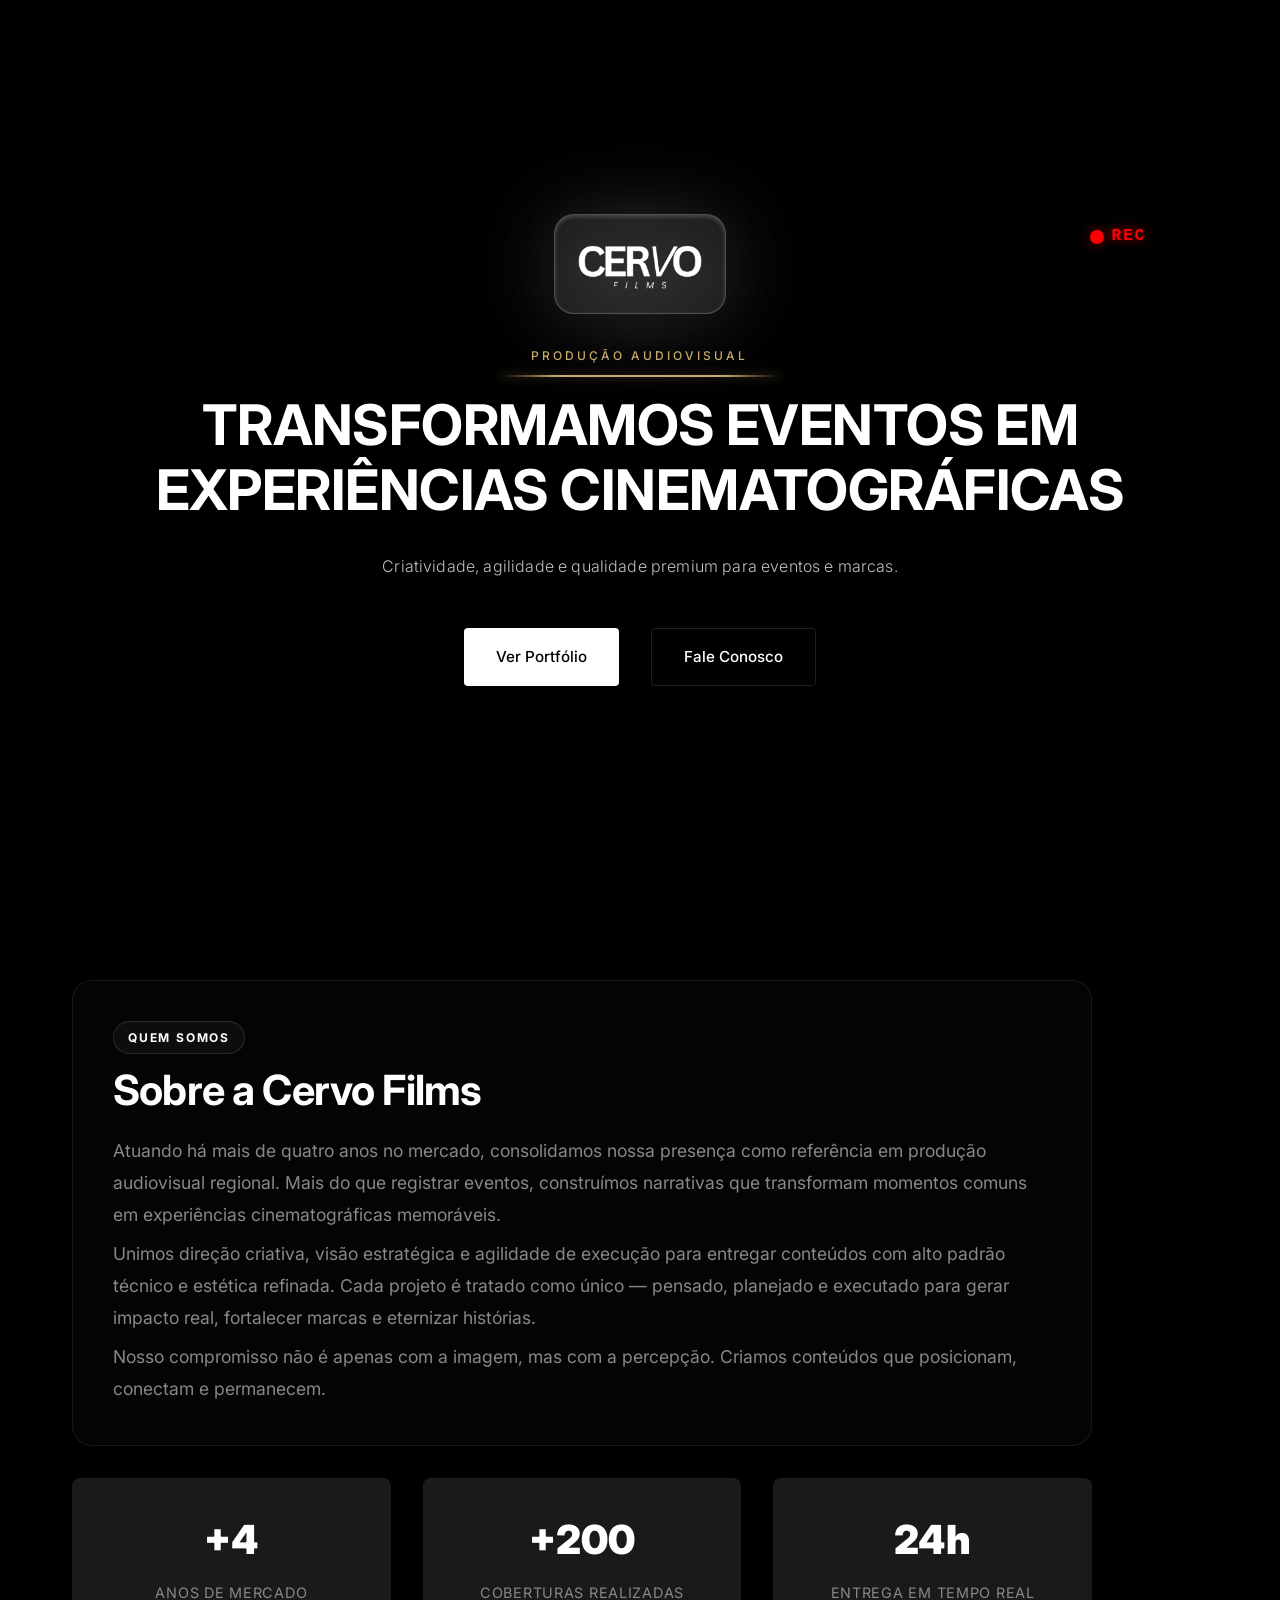
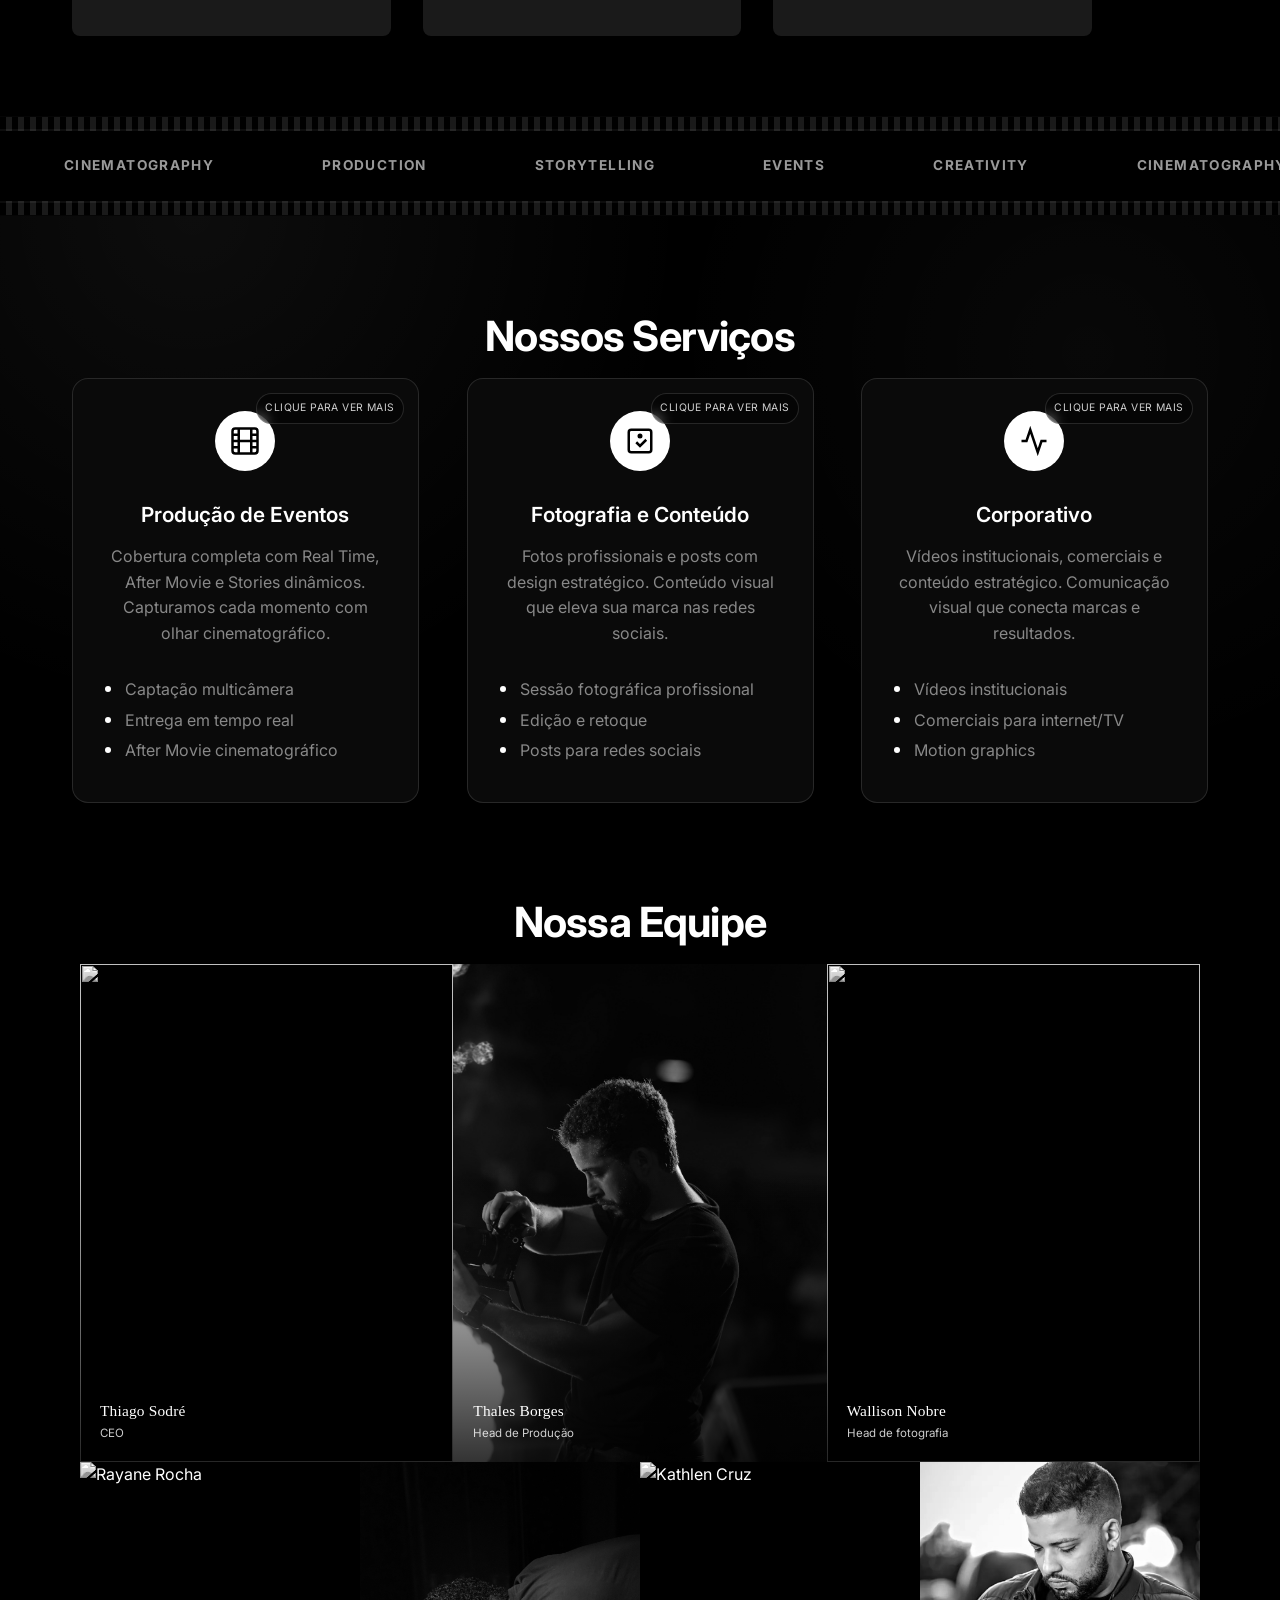
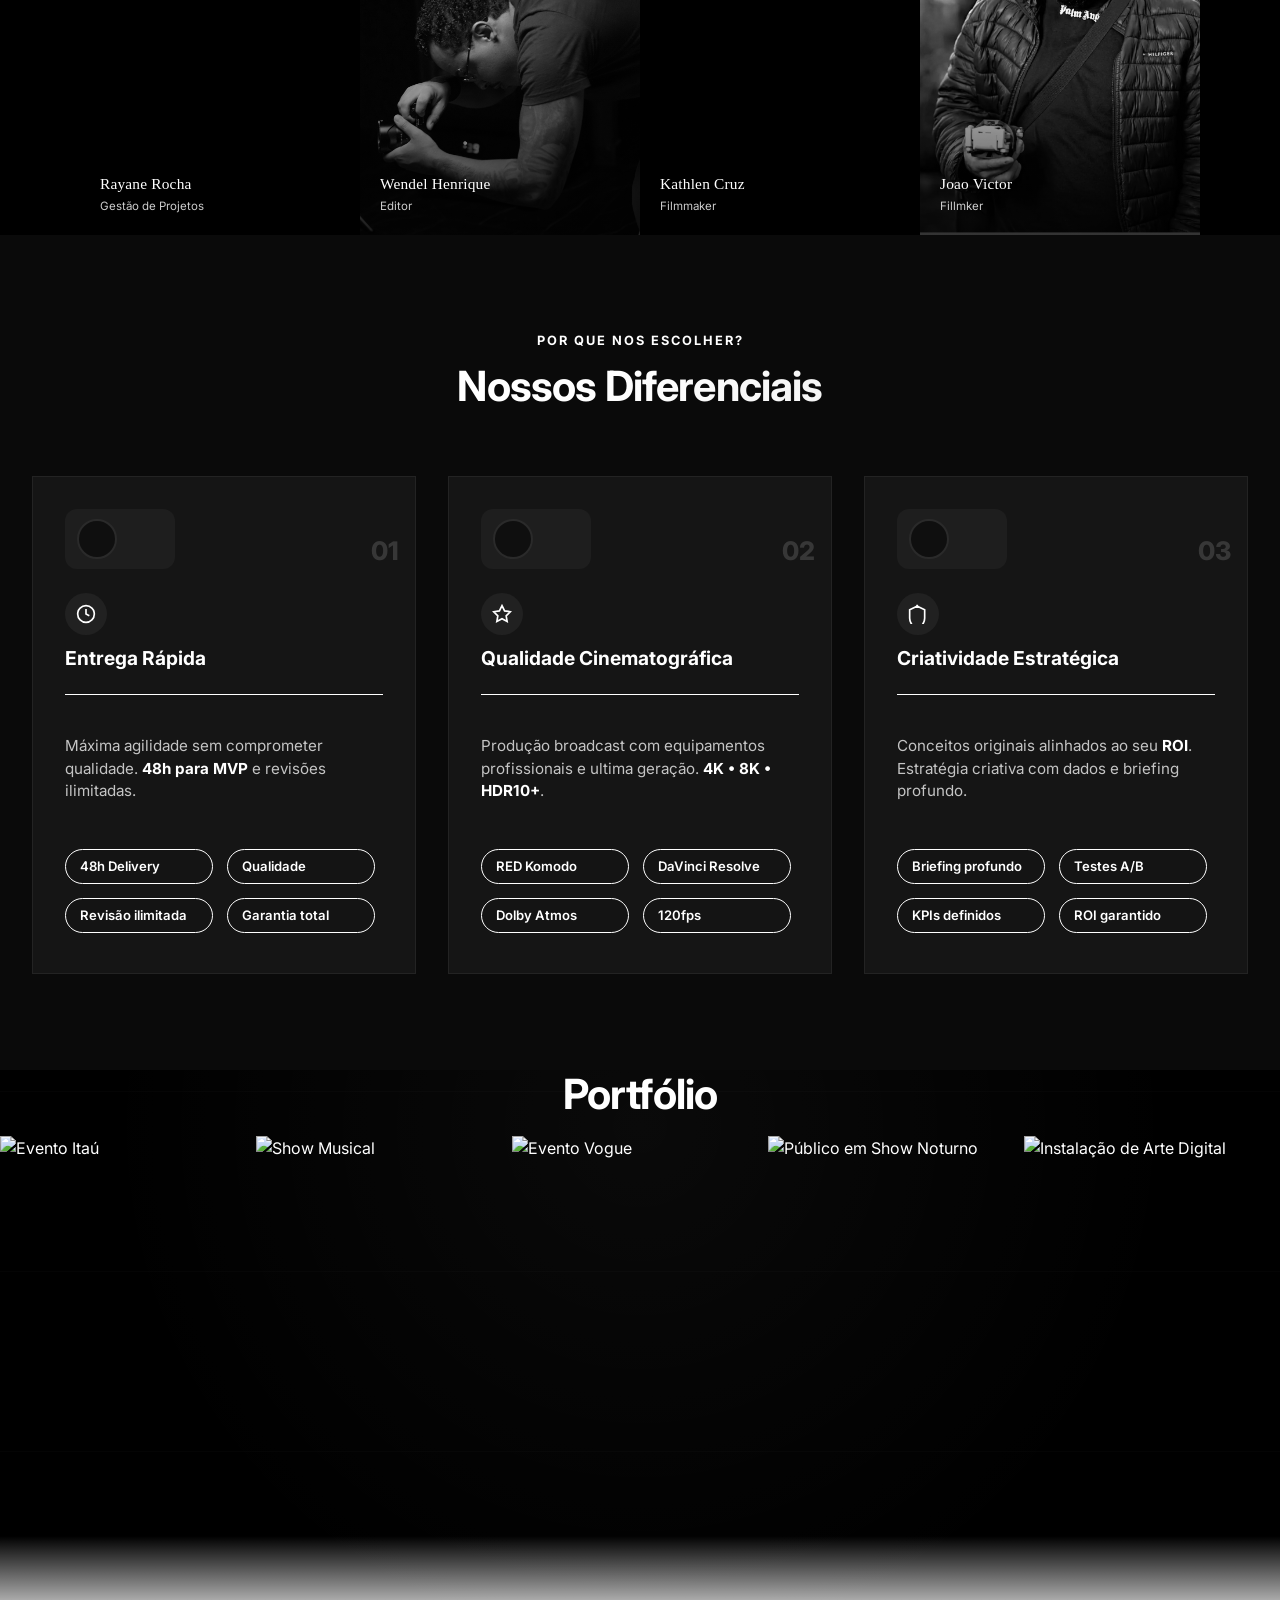
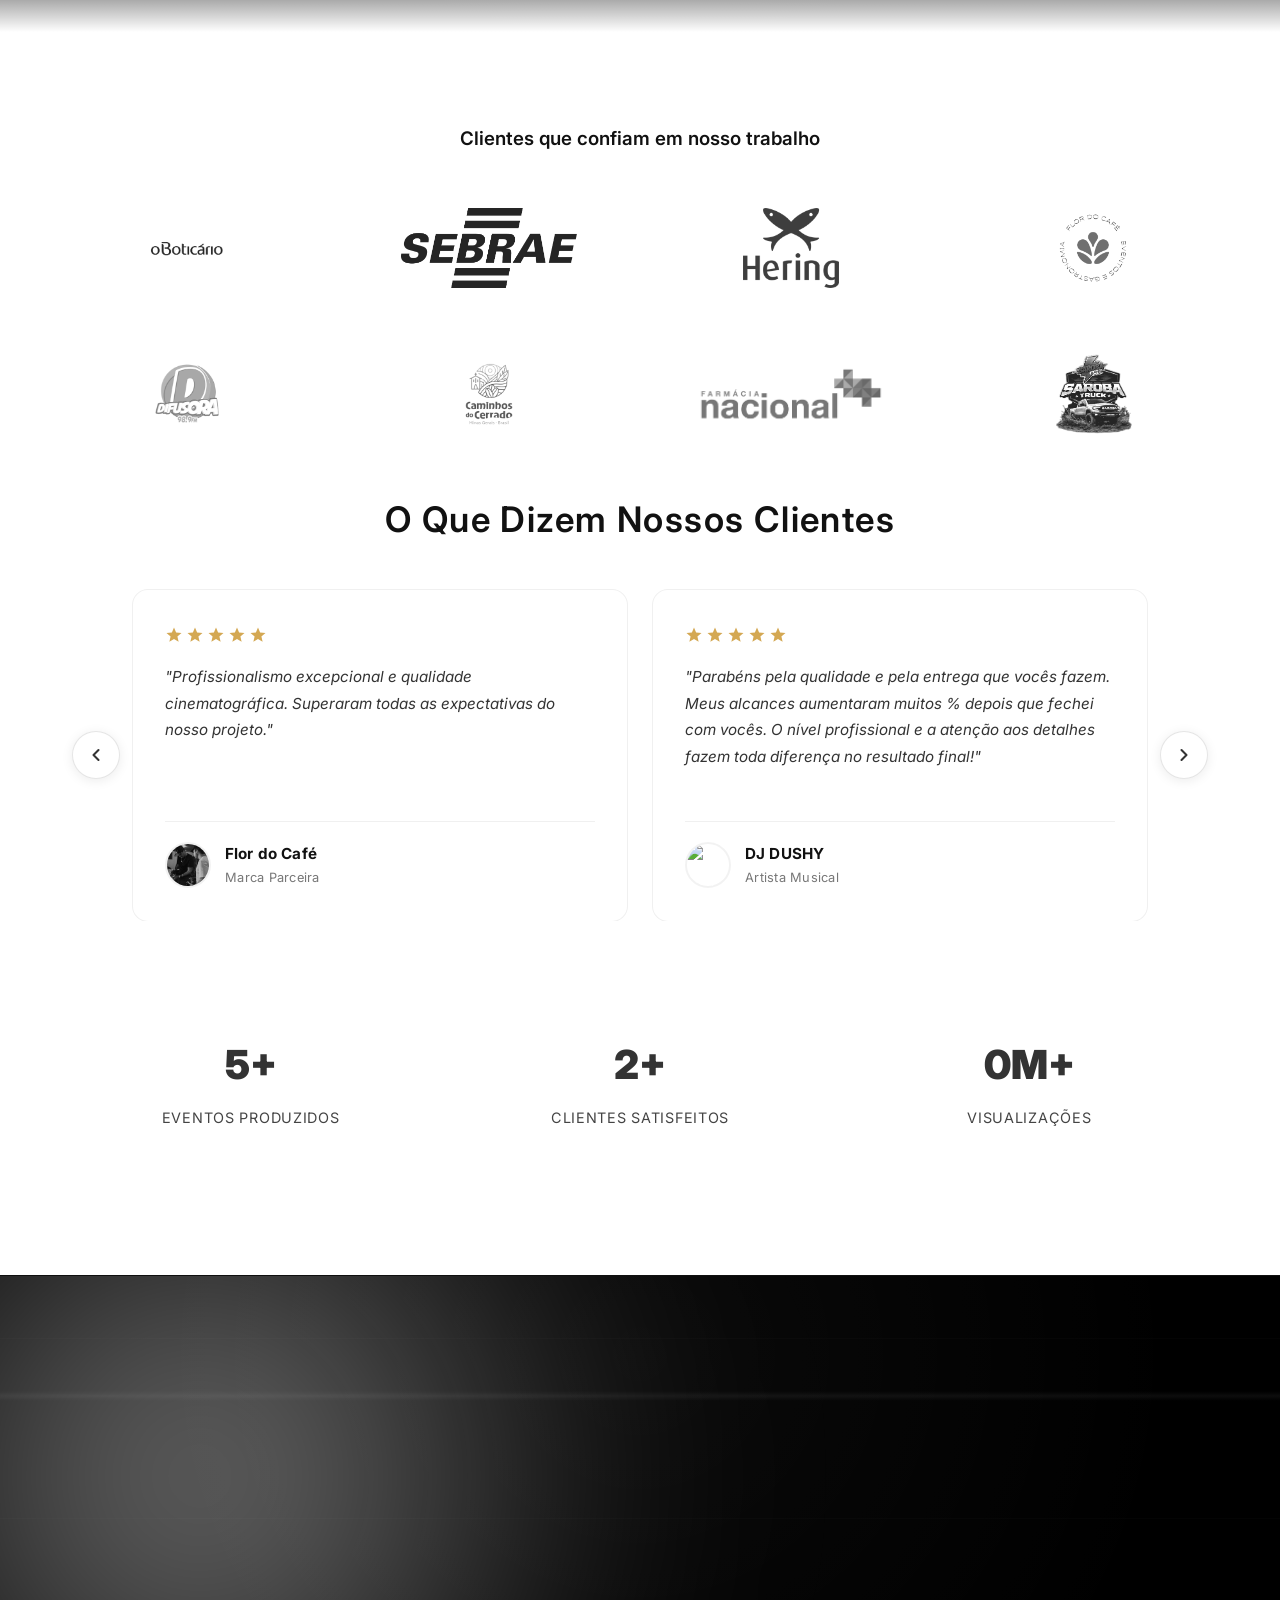
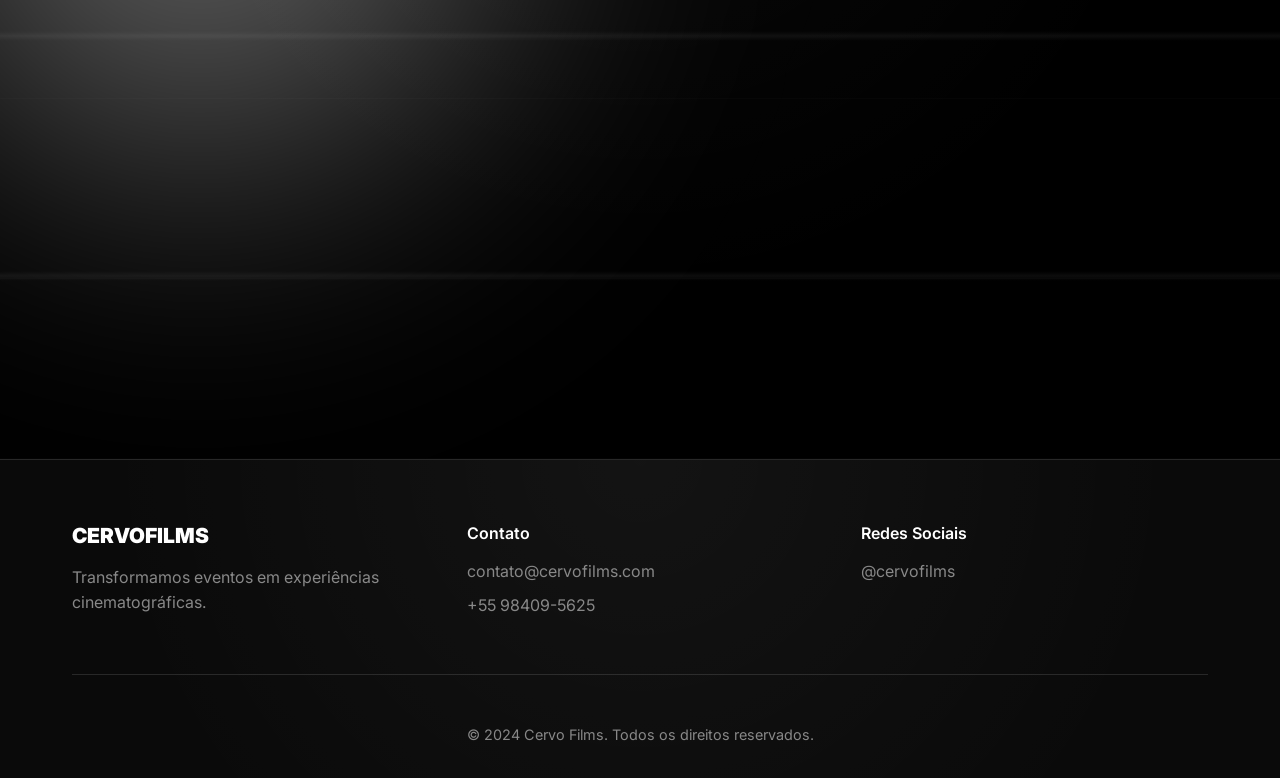
==== commit 9bfdf5fb: "Add files via upload" ====
--- a/index.html
+++ b/index.html
@@ -13,72 +13,125 @@
 <body>
     <!-- Navigation -->
     <header class="header">
-        <nav class="nav">
-            <div class="nav-container">
-                <div class="logo">
-                    <img src="assets/logo/logo-cervoFilms.svg" alt="">
-                </div>
-                <ul class="nav-menu">
-                    <li><a href="#about" class="nav-link">SOBRE</a></li>
-                    <li><a href="#services" class="nav-link">SERVIÇOS</a></li>
-                    <li><a href="#portfolio" class="nav-link">PORTFÓLIO</a></li>
-                    <li><a href="#contact" class="nav-link">CONTATO</a></li>
-                </ul>
-                <div class="nav-contact">
-                    <a href="#contact" class="btn-contact">FALE CONOSCO</a>
-                </div>
-                <button class="nav-toggle" aria-label="Menu">
+        <nav class="nav-container" role="navigation" aria-label="Navegação principal">
+                <div class="nav-brand">
+                    <a href="#hero" class="brand-link" aria-label="Cervo Films - Início">
+                        <img src="assets/logo/Logo-CervoFilms-BGTransp.png" alt="Cervo Films Logo" class="brand-logo">
+                    </a>
+                </div>
+                
+                <div class="nav-center">
+                    <ul class="nav-menu" role="menubar">
+                        <li class="nav-item" role="none">
+                            <a href="#about" class="nav-link" role="menuitem">Sobre</a>
+                        </li>
+                        <li class="nav-item" role="none">
+                            <a href="#portfolio" class="nav-link" role="menuitem">Portfólio</a>
+                        </li>
+                        <li class="nav-item" role="none">
+                            <a href="#social-proof" class="nav-link" role="menuitem">Depoimentos</a>
+                        </li>
+                        <li class="nav-item" role="none">
+                            <a href="#contact" class="nav-link" role="menuitem">Contato</a>
+                        </li>
+                    </ul>
+                </div>
+                
+                <div class="nav-cta">
+                    <a href="#contact" class="btn btn-primary nav-cta-btn">Fale Conosco</a>
+                </div>
+                
+                <button class="nav-toggle" aria-label="Abrir menu" aria-expanded="false" aria-controls="nav-menu">
                     <span></span>
                     <span></span>
                     <span></span>
                 </button>
-            </div>
-        </nav>
+            </nav>
     </header>
 
     <main>
         <!-- Hero Section -->
-        <section id="home" class="hero">
-            <div class="hero-overlay"></div>
-            <div class="hero-content">
-                <h1 class="hero-title">
-                    Transformamos Eventos em<br>
-                    <span>Experiências Cinematográficas</span>
-                </h1>
-                <p class="hero-subtitle">
-                    Criatividade, posicionamento e qualidade para eventos e marcas.
-                </p>
-                <div class="hero-buttons">
-                    <a href="#portfolio" class="btn-hero-primary">VER PORTFÓLIO</a>
-                    <a href="#contact" class="btn-hero-secondary">SOLICITAR ORÇAMENTO</a>
-                </div>
-            </div>
-            <div class="scroll-indicator">
-                <span class="scroll-text">SCROLL</span>
-                <div class="scroll-arrow"></div>
+        <section id="hero" class="hero" role="banner">
+            <!-- Background Video -->
+            <div class="video-background">
+                <iframe 
+                    width="560" 
+                    height="315" 
+                    src="https://www.youtube.com/embed/_7cbm4BsVOM?si=L3CnTTL4Q6BsPeuM&controls=0&autoplay=1&mute=1&loop=1&playlist=_7cbm4BsVOM" 
+                    title="YouTube video player" 
+                    frameborder="0" 
+                    allow="accelerometer; autoplay; clipboard-write; encrypted-media; gyroscope; picture-in-picture; web-share" 
+                    referrerpolicy="strict-origin-when-cross-origin" 
+                    allowfullscreen
+                    class="video-iframe">
+                </iframe>
+            </div>
+            
+            <!-- Video Overlay -->
+            <div class="video-overlay"></div>
+            
+            <!-- Hero Content -->
+            <div class="container hero-content">
+                <!-- Efeito REC no canto superior direito -->
+                <div class="rec-indicator">
+                    <div class="rec-dot"></div>
+                    <div class="rec-text">REC</div>
+                </div>
+                
+                <div class="hero-text">
+                    <!-- Logo da Cervo Films acima do texto -->
+                    <div class="hero-logo">
+                        <img src="assets/logo/Logo-CervoFilms-BGTransp.png" alt="Cervo Films Logo" class="hero-logo-img">
+                    </div>
+                    <p class="hero-label">PRODUÇÃO AUDIOVISUAL</p>
+                    <h1 class="hero-title">
+                        <span class="title-line">TRANSFORMAMOS EVENTOS EM</span>
+                        <span class="title-line">EXPERIÊNCIAS CINEMATOGRÁFICAS</span>
+                    </h1>
+                    <p class="hero-subtitle">Criatividade, agilidade e qualidade premium para eventos e marcas.</p>
+                    <div class="hero-buttons">
+                        <a href="#portfolio" class="btn btn-primary" aria-label="Ver nosso portfólio">Ver Portfólio</a>
+                        <a href="#contact" class="btn btn-secondary" aria-label="Fale conosco">Fale Conosco</a>
+                    </div>
+                </div>
             </div>
         </section>
 
         <!-- About Section -->
         <section id="about" class="about">
+            <!-- Background Video -->
+            <div class="about-video-bg">
+                <iframe 
+                    src="https://www.youtube.com/embed/Z0AnxWrN0bM?si=c0aA8i68yO9Q2qn2&controls=0&autoplay=1&mute=1&loop=1&playlist=Z0AnxWrN0bM&showinfo=0&rel=0&modestbranding=1" 
+                    title="YouTube video player" 
+                    frameborder="0" 
+                    allow="accelerometer; autoplay; clipboard-write; encrypted-media; gyroscope; picture-in-picture; web-share" 
+                    referrerpolicy="strict-origin-when-cross-origin" 
+                    allowfullscreen
+                    class="about-video-iframe">
+                </iframe>
+            </div>
+            <!-- Video Overlay -->
+            <div class="about-overlay"></div>
+
             <div class="container">
                 <div class="about-content">
-                    <div class="about-text">
+                    <div class="about-text glass-card">
+                        <span class="about-label">QUEM SOMOS</span>
                         <h2 class="section-title">Sobre a Cervo Films</h2>
                         <p class="about-description">
                             Atuando há mais de quatro anos no mercado, consolidamos nossa presença como referência em produção audiovisual 
                             regional. Mais do que registrar eventos, construímos narrativas que transformam momentos comuns em experiências 
                             cinematográficas memoráveis.
                         </p>
-                        <P class="about-description">
+                        <p class="about-description">
                             Unimos direção criativa, visão estratégica e agilidade de execução para entregar conteúdos com alto
                             padrão técnico e estética refinada. Cada projeto é tratado como único — pensado, planejado e
                              executado para gerar impacto real, fortalecer marcas e eternizar histórias.
-                        </P>
+                        </p>
                         <p class="about-description">
                             Nosso compromisso não é apenas com a imagem, mas com a percepção. Criamos conteúdos que 
                             posicionam, conectam e permanecem.
-
                         </p>
                     </div>
                     <div class="about-stats">
@@ -99,336 +152,429 @@
             </div>
         </section>
 
+        <!-- Cinema Film Strip -->
+        <section class="cinema-strip">
+            <div class="clapper-board">
+                <div class="clapper-top">
+                    <div class="clapper-lines"></div>
+                </div>
+                <div class="clapper-bottom">
+                    <span class="clapper-text">CERVO FILMS</span>
+                    <span class="clapper-scene">SCENE 1</span>
+                    <span class="clapper-take">TAKE 1</span>
+                </div>
+            </div>
+            <div class="film-track">
+                <div class="film-content">
+                    <div class="film-item">CINEMATOGRAPHY</div>
+                    <div class="film-item">PRODUCTION</div>
+                    <div class="film-item">STORYTELLING</div>
+                    <div class="film-item">EVENTS</div>
+                    <div class="film-item">CREATIVITY</div>
+                    <div class="film-item">CINEMATOGRAPHY</div>
+                    <div class="film-item">PRODUCTION</div>
+                    <div class="film-item">STORYTELLING</div>
+                    <div class="film-item">EVENTS</div>
+                    <div class="film-item">CREATIVITY</div>
+                </div>
+                <div class="film-content" aria-hidden="true">
+                    <div class="film-item">CINEMATOGRAPHY</div>
+                    <div class="film-item">PRODUCTION</div>
+                    <div class="film-item">STORYTELLING</div>
+                    <div class="film-item">EVENTS</div>
+                    <div class="film-item">CREATIVITY</div>
+                    <div class="film-item">CINEMATOGRAPHY</div>
+                    <div class="film-item">PRODUCTION</div>
+                    <div class="film-item">STORYTELLING</div>
+                    <div class="film-item">EVENTS</div>
+                    <div class="film-item">CREATIVITY</div>
+                </div>
+            </div>
+        </section>
+
         <!-- Services Section -->
-        <section id="services" class="services">
+        <section id="services" class="services" aria-labelledby="services-title">
             <div class="container">
-                <h2 class="section-title">Nossos Serviços</h2>
-                <div class="services-grid">
-                    <div class="service-card" data-service="eventos">
+                <h2 id="services-title" class="section-title">Nossos Serviços</h2>
+                <div class="services-grid" role="list">
+                    <article class="service-card" data-service="eventos" role="listitem" tabindex="0" aria-expanded="false" aria-label="Serviço de Produção de Eventos">
                         <div class="service-card-content">
-                            
-                        <div class="service-icon">
-                            <svg viewBox="0 0 24 24" fill="none" stroke="currentColor" stroke-width="2">
-                                <rect x="2" y="2" width="20" height="20" rx="2.18" ry="2.18"></rect>
-                                <line x1="7" y1="2" x2="7" y2="22"></line>
-                                <line x1="17" y1="2" x2="17" y2="22"></line>
-                                <line x1="2" y1="12" x2="22" y2="12"></line>
-                                <line x1="2" y1="7" x2="7" y2="7"></line>
-                                <line x1="2" y1="17" x2="7" y2="17"></line>
-                                <line x1="17" y1="17" x2="22" y2="17"></line>
-                                <line x1="17" y1="7" x2="22" y2="7"></line>
-                            </svg>
-                        </div>
-                        <h3 class="service-title">Produção de Eventos</h3>
-                        <p class="service-description">
-                            Cobertura completa com Real Time, After Movie e Stories dinâmicos. 
-                            Capturamos cada momento com olhar cinematográfico.
-                        </p>
-                           <div class="service-expanded-content">
-
+                            <div class="service-icon" aria-hidden="true">
+                                <svg viewBox="0 0 24 24" fill="none" stroke="currentColor" stroke-width="2">
+                                    <rect x="2" y="2" width="20" height="20" rx="2.18" ry="2.18"></rect>
+                                    <line x1="7" y1="2" x2="7" y2="22"></line>
+                                    <line x1="17" y1="2" x2="17" y2="22"></line>
+                                    <line x1="2" y1="12" x2="22" y2="12"></line>
+                                    <line x1="2" y1="7" x2="7" y2="7"></line>
+                                    <line x1="2" y1="17" x2="7" y2="17"></line>
+                                    <line x1="17" y1="17" x2="22" y2="17"></line>
+                                    <line x1="17" y1="7" x2="22" y2="7"></line>
+                                </svg>
+                            </div>
+                            <h3 class="service-title">Produção de Eventos</h3>
+                            <p class="service-description">
+                                Cobertura completa com Real Time, After Movie e Stories dinâmicos.
+                                Capturamos cada momento com olhar cinematográfico.
+                            </p>
+                            <ul class="service-preview" aria-hidden="true">
+                                <li>Captação multicâmera</li>
+                                <li>Entrega em tempo real</li>
+                                <li>After Movie cinematográfico</li>
+                            </ul>
+                            <div class="service-expanded-content">
                                 <div class="service-features">
-
                                     <h4>O que inclui</h4>
-
                                     <ul>
                                         <li>Captação multicâmera</li>
                                         <li>Entrega de stories em tempo real</li>
                                         <li>After Movie cinematográfico</li>
                                         <li>Edição profissional e color grading</li>
                                     </ul>
-
-                                </div>
-
-                              
-
+                                </div>
                                 <div class="service-differentials">
-
                                     <h4>Diferenciais</h4>
-
                                     <ul>
                                         <li>Equipe ágil e direção criativa</li>
                                         <li>Entrega rápida para redes sociais</li>
                                         <li>Qualidade cinematográfica</li>
                                         <li>Planejamento estratégico do conteúdo</li>
                                     </ul>
-
-                                </div>
-
+                                </div>
                             </div>
                         </div>
-                         <div class="containerVideo">
-                            <img src="assets/team/Thiago-Sodre.JPG" alt="jj">
-                        </div>
-                        
-                    </div>
-
-                      <div class="service-card" data-service="foto">
+                            <div class="containerVideo" data-gallery="eventos">
+                            <div class="gallery-track">
+                                <div class="gallery-slide">
+                                    <img src="assets/galeriaServices/evento1.PNG" alt="Evento corporativo" loading="lazy">
+                                    <div class="slide-title">Evento Corporativo</div>
+                                </div>
+                                <div class="gallery-slide">
+                                    <img src="assets/galeriaServices/evento2.PNG" alt="Casamento ao vivo" loading="lazy">
+                                    <div class="slide-title">Casamento ao Vivo</div>
+                                </div>
+                                <div class="gallery-slide">
+                                    <img src="assets/galeriaServices/evento3.PNG" alt="Festival de música" loading="lazy">
+                                    <div class="slide-title">Festival de Música</div>
+                                </div>
+                            </div>
+                            <div class="gallery-indicators">
+                                <span class="indicator">1/3</span>
+                            </div>
+                        </div>
+                    </article>
+
+                    <article class="service-card" data-service="foto" role="listitem" tabindex="0" aria-expanded="false" aria-label="Serviço de Fotografia e Conteúdo">
                         <div class="service-card-content">
-                            
-                        <div class="service-icon">
-                            <svg viewBox="0 0 24 24" fill="none" stroke="currentColor" stroke-width="2">
-                                <path d="M23 19a2 2 0 0 1-2 2H3a2 2 0 0 1-2-2V8a2 2 0 0 1 2-2h4l2-3h6l2 3h4a2 2 0 0 1 2 2z"></path>
-                                <circle cx="12" cy="13" r="4"></circle>
-                            </svg>
-                        </div>
-                        <h3 class="service-title">Fotografia e Conteúdo</h3>
-                        <p class="service-description">
-                            Fotos profissionais e posts com design estratégico. 
-                            Conteúdo visual que eleva sua marca nas redes sociais.
-                        </p>
-                           <div class="service-expanded-content">
-
+                            <div class="service-icon" aria-hidden="true">
+                                <svg viewBox="0 0 24 24" fill="none" stroke="currentColor" stroke-width="2">
+                                    <rect x="3" y="3" width="18" height="18" rx="2" ry="2"></rect>
+                                    <circle cx="12" cy="8" r="1"></circle>
+                                    <path d="M9 13l3 3 5-5"></path>
+                                </svg>
+                            </div>
+                            <h3 class="service-title">Fotografia e Conteúdo</h3>
+                            <p class="service-description">
+                                Fotos profissionais e posts com design estratégico.
+                                Conteúdo visual que eleva sua marca nas redes sociais.
+                            </p>
+                            <ul class="service-preview" aria-hidden="true">
+                                <li>Sessão fotográfica profissional</li>
+                                <li>Edição e retoque</li>
+                                <li>Posts para redes sociais</li>
+                            </ul>
+                            <div class="service-expanded-content">
                                 <div class="service-features">
-
                                     <h4>O que inclui</h4>
-
                                     <ul>
-                                        <li>Captação multicâmera</li>
-                                        <li>Entrega de stories em tempo real</li>
-                                        <li>After Movie cinematográfico</li>
-                                        <li>Edição profissional e color grading</li>
+                                        <li>Sessão fotográfica profissional</li>
+                                        <li>Edição de imagens e retoque</li>
+                                        <li>Criação de posts para redes sociais</li>
+                                        <li>Entrega em alta resolução</li>
                                     </ul>
-
-                                </div>
-
-                              
-
+                                </div>
                                 <div class="service-differentials">
-
                                     <h4>Diferenciais</h4>
-
                                     <ul>
-                                        <li>Equipe ágil e direção criativa</li>
-                                        <li>Entrega rápida para redes sociais</li>
-                                        <li>Qualidade cinematográfica</li>
-                                        <li>Planejamento estratégico do conteúdo</li>
+                                        <li>Estúdio móvel equipado</li>
+                                        <li>Lighting profissional</li>
+                                        <li>Edição em tempo real</li>
+                                        <li>Biblioteca de poses e conceitos</li>
                                     </ul>
-
-                                </div>
-
+                                </div>
                             </div>
                         </div>
-                         <div class="containerVideo">
-                            <img src="assets/team/Thiago-Sodre.JPG" alt="jj">
-                        </div>
-                        
-                    </div>
-
-                    <div class="service-card" data-service="corp">
+                        <div class="containerVideo">
+                            <img src="assets/services/fotografia-conteudo.jpg" alt="Sessão fotográfica profissional pela Cervo Films" loading="lazy">
+                        </div>
+                    </article>
+
+                    <article class="service-card" data-service="corp" role="listitem" tabindex="0" aria-expanded="false" aria-label="Serviço Corporativo">
                         <div class="service-card-content">
-                            
-                        <div class="service-icon">
-                            <svg viewBox="0 0 24 24" fill="none" stroke="currentColor" stroke-width="2">
-                                <path d="M23 19a2 2 0 0 1-2 2H3a2 2 0 0 1-2-2V8a2 2 0 0 1 2-2h4l2-3h6l2 3h4a2 2 0 0 1 2 2z"></path>
-                                <circle cx="12" cy="13" r="4"></circle>
-                            </svg>
-                        </div>
-                        <h3 class="service-title">Corporativo</h3>
-                        <p class="service-description">
-                            Vídeos institucionais, comerciais e conteúdo estratégico. 
-                            Comunicação visual que conecta marcas e resultados.
-                        </p>
-                           <div class="service-expanded-content">
-
+                            <div class="service-icon" aria-hidden="true">
+                                <svg viewBox="0 0 24 24" fill="none" stroke="currentColor" stroke-width="2">
+                                    <path d="M22 12h-4l-3 9L9 3l-3 9H2"></path>
+                                </svg>
+                            </div>
+                            <h3 class="service-title">Corporativo</h3>
+                            <p class="service-description">
+                                Vídeos institucionais, comerciais e conteúdo estratégico.
+                                Comunicação visual que conecta marcas e resultados.
+                            </p>
+                            <ul class="service-preview" aria-hidden="true">
+                                <li>Vídeos institucionais</li>
+                                <li>Comerciais para internet/TV</li>
+                                <li>Motion graphics</li>
+                            </ul>
+                            <div class="service-expanded-content">
                                 <div class="service-features">
-
                                     <h4>O que inclui</h4>
-
                                     <ul>
-                                        <li>Captação multicâmera</li>
-                                        <li>Entrega de stories em tempo real</li>
-                                        <li>After Movie cinematográfico</li>
-                                        <li>Edição profissional e color grading</li>
+                                        <li>Vídeos institucionais e corporativos</li>
+                                        <li>Comerciais para TV e internet</li>
+                                        <li>Depoimentos de clientes</li>
+                                        <li>Motion graphics e animações</li>
                                     </ul>
-
-                                </div>
-
-                              
-
+                                </div>
                                 <div class="service-differentials">
-
                                     <h4>Diferenciais</h4>
-
                                     <ul>
-                                        <li>Equipe ágil e direção criativa</li>
-                                        <li>Entrega rápida para redes sociais</li>
-                                        <li>Qualidade cinematográfica</li>
-                                        <li>Planejamento estratégico do conteúdo</li>
+                                        <li>Roteiro cinematográfico</li>
+                                        <li>Localidades e cenários personalizados</li>
+                                        <li>Atores profissionais</li>
+                                        <li>Trilha sonora original</li>
                                     </ul>
-
-                                </div>
-
+                                </div>
                             </div>
                         </div>
-                         <div class="containerVideo">
-                            <img src="assets/team/Thiago-Sodre.JPG" alt="jj">
-                        </div>
-                        
-                    </div>
-                </div>
-                   
+                        <div class="containerVideo">
+                            <img src="assets/services/corporativo.jpg" alt="Produção de vídeo corporativo pela Cervo Films" loading="lazy">
+                        </div>
+                    </article>
+                </div>
             </div>
         </section>
 
-        
-
         <!-- Team Section -->
-        <section id="team" class="team">
+           <section id="team" class="team">
             <div class="container">
                 <h2 class="section-title">Nossa Equipe</h2>
-                <div class="team-slider">
-                    <div class="team-member active">
-                        <div class="team-photo">
-                            <img src="assets/team/Thiago-Sodre.JPG" alt="Thiago Sodré" class="member-photo">
-                        </div>
-                        <div class="team-info">
-                            <h3 class="member-name">Thiago Sodré</h3>
-                            <p class="member-role">Gestor</p>
-                            <p class="member-description">Liderança estratégica e visão cinematográfica para cada projeto. Responsável por transformar ideias em experiências audiovisuais memoráveis, coordenando toda a equipe com excelência e criatividade.</p>
-                        </div>
-                    </div>
-
-                    <div class="team-member">
-                        <div class="team-photo">
-                            <img src="assets/team/Walisson-Nobre.JPG" alt="Walisson Nobre" class="member-photo">
-                        </div>
-                        <div class="team-info">
-                            <h3 class="member-name">Walisson Nobre</h3>
-                            <p class="member-role">Fotógrafo</p>
-                            <p class="member-description">Captura momentos únicos com olhar artístico e técnico. Especialista em registrar a essência de cada evento com composição perfeita e sensibilidade visual.</p>
-                        </div>
-                    </div>
-
-                    <div class="team-member">
-                        <div class="team-photo">
-                            <img src="assets/team/Wendel-Henrique.JPEG" alt="Wendel Henrique" class="member-photo">
-                        </div>
-                        <div class="team-info">
-                            <h3 class="member-name">Wendel Henrique</h3>
-                            <p class="member-role">Editor</p>
-                            <p class="member-description">Transforma footage bruto em cinema emocionante. Mestre em pós-produção, criando narrativas visuais que envolvem e cativam o público.</p>
-                        </div>
-                    </div>
-
-                    <div class="team-member">
-                        <div class="team-photo">
-                            <img src="assets/team/Katlen-Cruz.JPEG" alt="Katlen Cruz" class="member-photo">
-                        </div>
-                        <div class="team-info">
-                            <h3 class="member-name">Katlen Cruz</h3>
-                            <p class="member-role">Filmmaker</p>
-                            <p class="member-description">Direção criativa e narrativa visual impactante. Visionária que transforma conceitos em produções cinematográficas autênticas e poderosas.</p>
-                        </div>
-                    </div>
-
-                    <div class="team-member">
-                        <div class="team-photo">
-                            <img src="assets/team/Thales-Borges.JPG" alt="Thales Borges" class="member-photo">
-                        </div>
-                        <div class="team-info">
-                            <h3 class="member-name">Thales Borges</h3>
-                            <p class="member-role">Filmmaker e Editor</p>
-                            <p class="member-description">Dupla habilidade: captura e pós-produção cinematográfica. Profissional completo que domina desde a gravação até a edição final.</p>
-                        </div>
-                    </div>
-
-                    <div class="team-member">
-                        <div class="team-photo">
-                            <img src="assets/team/Raiane-Rocha.jpg" alt="Raiane Rocha" class="member-photo">
-                        </div>
-                        <div class="team-info">
-                            <h3 class="member-name">Raiane Rocha</h3>
-                            <p class="member-role">Social Media</p>
-                            <p class="member-description">Estratégia digital e conteúdo para redes sociais. Especialista em ampliar o alcance das produções e engajar audiências online.</p>
-                        </div>
-                    </div>
-                </div>
-
-
-                <div id="navigation" >
-                     <div class="team-navigation">
-                    <button class="team-nav-btn prev" aria-label="Anterior">
+            </div>
+           
+            <div class="team-grid">
+
+            <div class="team-card">
+                <img src="assets/team/Thiago-Sodré.jpeg" alt="">
+                <div class="team-overlay">
+                <p class="team-name">Thiago Sodré</p>
+                <p class="team-role">CEO</p>
+                </div>
+            </div>
+
+            <div class="team-card">
+                <img src="assets/team/Thales-Borges.JPG" alt="Thales Borges">
+                <div class="team-overlay">
+                <p class="team-name">Thales Borges</p>
+                <p class="team-role">Head de Produção</p>
+                </div>
+            </div>
+
+            
+            <div class="team-card">
+                <img src="assets/team/Wallison-Nobre.jpeg" alt="">
+                <div class="team-overlay">
+                <p class="team-name">Wallison Nobre</p>
+                <p class="team-role">Head de fotografia</p>
+                </div>
+            </div>
+
+            <div class="team-card">
+                <img src="assets/team/Rayane-Rocha.jpeg" alt="Rayane Rocha">
+                <div class="team-overlay">
+                <p class="team-name">Rayane Rocha</p>
+                <p class="team-role">Gestão de Projetos </p>
+                </div>
+            </div>
+
+            <div class="team-card">
+                <img src="assets/team/Wendel-Henrique.JPEG" alt="Wendel Henrique">
+                <div class="team-overlay">
+                <p class="team-name">Wendel Henrique</p>
+                <p class="team-role">Editor</p>
+                </div>
+            </div>
+
+            <div class="team-card">
+                <img src="assets/team/Kathlen-Cruz.jpeg" alt="Kathlen Cruz">
+                <div class="team-overlay">
+                <p class="team-name">Kathlen Cruz</p>
+                <p class="team-role">Filmmaker</p>
+                </div>
+            </div>
+
+            <div class="team-card">
+                <img src="assets/team/Joao-Victor.PNG" alt="">
+                <div class="team-overlay">
+                <p class="team-name">Joao Victor</p>
+                <p class="team-role">Fillmker</p>
+                </div>
+            </div>
+
+
+            </div>
+
+
+        </section>
+
+        <!-- Differentials Section -->
+<section class="differentials">
+    <div class="container">
+        <!-- Background animado -->
+        <div class="differentials-bg">
+            <div class="bg-particle bg-particle-1"></div>
+            <div class="bg-particle bg-particle-2"></div>
+            <div class="bg-particle bg-particle-3"></div>
+        </div>
+
+        <!-- Header -->
+        <div class="section-header">
+            <div class="section-badge">Por que nos escolher?</div>
+            <h2 class="section-title">Nossos <span class="gradient-text">Diferenciais</span></h2>
+        </div>
+        
+        <!-- 🎠 CARROSSEL DE CÂMERAS LEICA -->
+        <div class="differentials-carousel">
+            <!-- 🖼️ Card 1 - Leica M11 Monochrom -->
+            <div class="leica-camera-card" data-aos="fade-up" data-aos-delay="100">
+                <!-- Logo no início do card, após <div class="leica-camera-card"> -->
+<div class="recording-light"></div>
+                <!-- CAMERA VISUAL (mantém como está) -->
+                <div class="leica-number">01</div>
+                <div class="leica-lens">
+                    <div class="lens-glass"></div>
+                    
+                </div>
+          
+           
+                
+                <!-- 🎯 CONTEÚDO RESTRUTURADO COM DIVISORES -->
+                <div class="card-header">
+                    <div class="differential-icon">
                         <svg viewBox="0 0 24 24" fill="none" stroke="currentColor" stroke-width="2">
-                            <polyline points="15 18 9 12 15 6"></polyline>
+                            <circle cx="12" cy="12" r="10"></circle>
+                            <polyline points="12 6 12 12 16 14"></polyline>
                         </svg>
-                    </button>
-                    <button class="team-nav-btn next" aria-label="Próximo">
+                    </div>
+                    <h3 class="differential-title">Entrega Rápida</h3>
+                </div>
+                
+                <div class="card-section">
+                    <p class="differential-description">
+                        Máxima agilidade sem comprometer qualidade. 
+                        <strong>48h para MVP</strong> e revisões ilimitadas.
+                    </p>
+                </div>
+                
+                <div class="card-section">
+                    <div class="differential-features">
+                        <span class="feature-item">48h Delivery</span>
+                        <span class="feature-item">Qualidade</span>
+                        <span class="feature-item">Revisão ilimitada</span>
+                        <span class="feature-item">Garantia total</span>
+                    </div>
+                </div>
+            </div>
+
+            <!-- 🖼️ Card 2 - Leica M11 -->
+            <div class="leica-camera-card" data-aos="fade-up" data-aos-delay="200">
+                <!-- Logo no início do card, após <div class="leica-camera-card"> -->
+<div class="recording-light"></div>
+
+                    <div class="leica-number">02</div>
+
+                
+                <div class="leica-lens">
+                    <div class="lens-glass"></div>
+                </div>
+                
+
+                
+                <!-- CONTEÚDO COM DIVISORES -->
+                <div class="card-header">
+                    <div class="differential-icon">
                         <svg viewBox="0 0 24 24" fill="none" stroke="currentColor" stroke-width="2">
-                            <polyline points="9 18 15 12 9 6"></polyline>
+                            <polygon points="12 2 15.09 8.26 22 9.27 17 14.14 18.18 21.02 12 17.77 5.82 21.02 7 14.14 2 9.27 8.91 8.26 12 2"></polygon>
                         </svg>
-                    </button>
-                </div>
-
-                <div class="team-dots">
-                    <span class="dot active" data-member="0"></span>
-                    <span class="dot" data-member="1"></span>
-                    <span class="dot" data-member="2"></span>
-                    <span class="dot" data-member="3"></span>
-                    <span class="dot" data-member="4"></span>
-                    <span class="dot" data-member="5"></span>
-                </div>
-                </div>
-                
-                
-            </div>
-        </section>
-
-        <!-- Differentials Section -->
-        <section class="differentials">
-            <div class="container">
-                <h2 class="section-title">Nossos Diferenciais</h2>
-                <div class="differentials-grid">
-                    <div class="differential-card">
-                        <div class="differential-icon">
-                            <svg viewBox="0 0 24 24" fill="none" stroke="currentColor" stroke-width="2">
-                                <circle cx="12" cy="12" r="10"></circle>
-                                <polyline points="12 6 12 12 16 14"></polyline>
-                            </svg>
-                        </div>
-                        <h3 class="differential-title">Entrega Rápida</h3>
-                        <p class="differential-description">
-                            Agilidade sem comprometer a qualidade. Entregas em até 48h para projetos selecionados.
-                        </p>
-                    </div>
-
-                    <div class="differential-card">
-                        <div class="differential-icon">
-                            <svg viewBox="0 0 24 24" fill="none" stroke="currentColor" stroke-width="2">
-                                <polygon points="12 2 15.09 8.26 22 9.27 17 14.14 18.18 21.02 12 17.77 5.82 21.02 7 14.14 2 9.27 8.91 8.26 12 2"></polygon>
-                            </svg>
-                        </div>
-                        <h3 class="differential-title">Qualidade Cinematográfica</h3>
-                        <p class="differential-description">
-                            Padrão cinematográfico em cada detalhe. Equipamentos premium e edição refinada.
-                        </p>
-                    </div>
-
-                    <div class="differential-card">
-                        <div class="differential-icon">
-                            <svg viewBox="0 0 24 24" fill="none" stroke="currentColor" stroke-width="2">
-                                <path d="M12 2L2 7v10c0 5.55 3.84 10.74 9 12 5.16-1.26 9-6.45 9-12V7l-10-5z"></path>
-                            </svg>
-                        </div>
-                        <h3 class="differential-title">Criatividade Estratégica</h3>
-                        <p class="differential-description">
-                            Cada projeto é único. Desenvolvemos conceitos criativos alinhados aos seus objetivos.
-                        </p>
-                    </div>
-                </div>
-            </div>
-        </section>
-
+                    </div>
+                    <h3 class="differential-title">Qualidade Cinematográfica</h3>
+                </div>
+                
+                <div class="card-section">
+                    <p class="differential-description">
+                        Produção broadcast com equipamentos profissionais e ultima geração. 
+                        <strong>4K • 8K • HDR10+</strong>.
+                    </p>
+                </div>
+                
+                <div class="card-section">
+                    <div class="differential-features">
+                        <span class="feature-item">RED Komodo</span>
+                        <span class="feature-item">DaVinci Resolve</span>
+                        <span class="feature-item">Dolby Atmos</span>
+                        <span class="feature-item">120fps</span>
+                    </div>
+                </div>
+            </div>
+
+            <!-- 🖼️ Card 3 - Leica M11-P -->
+            <div class="leica-camera-card" data-aos="fade-up" data-aos-delay="300">
+                <!-- Logo no início do card, após <div class="leica-camera-card"> -->
+<div class="recording-light"></div>
+                <div class="leica-number">03</div>
+                <div class="leica-lens">
+                    <div class="lens-glass"></div>
+             
+                </div>
+                
+                <!-- CONTEÚDO COM DIVISORES -->
+                <div class="card-header">
+                    <div class="differential-icon">
+                        <svg viewBox="0 0 24 24" fill="none" stroke="currentColor" stroke-width="2">
+                            <path d="M12 2L2 7v10c0 5.55 3.84 10.74 9 12 5.16-1.26 9-6.45 9-12V7l-10-5z"></path>
+                        </svg>
+                    </div>
+                    <h3 class="differential-title">Criatividade Estratégica</h3>
+                </div>
+                
+                <div class="card-section">
+                    <p class="differential-description">
+                        Conceitos originais alinhados ao seu <strong>ROI</strong>. 
+                        Estratégia criativa com dados e briefing profundo.
+                    </p>
+                </div>
+                
+                <div class="card-section">
+                    <div class="differential-features">
+                        <span class="feature-item">Briefing profundo</span>
+                        <span class="feature-item">Testes A/B</span>
+                        <span class="feature-item">KPIs definidos</span>
+                        <span class="feature-item">ROI garantido</span>
+                    </div>
+                </div>
+            </div>
+        </div>
+    </div>
+</section>
         <!-- Portfolio Section -->
         <section id="portfolio" class="portfolio">
             <div class="container">
                 <h2 class="section-title">Portfólio</h2>
             </div>
             <div class="portfolio-grid">
-                <img src="assets/portfolio/Dj.JPG" alt="Evento Itaú" class="portfolio-item">
-                <img src="assets/portfolio/Hungria.JPG" alt="Show Musical" class="portfolio-item">
-                <img src="assets/portfolio/Pagode.JPG" alt="Evento Vogue" class="portfolio-item">
-                <img src="assets/portfolio/VovoJames.png" alt="Público em Show Noturno" class="portfolio-item">
-                <img src="assets/portfolio/Beats.png" alt="Instalação de Arte Digital" class="portfolio-item">
+                <img src="https://pub-e5ab79f76e6e4c32841ea6868cfdb1bd.r2.dev/Dj.JPG" alt="Evento Itaú" class="portfolio-item">
+                <img src="https://pub-e5ab79f76e6e4c32841ea6868cfdb1bd.r2.dev/Hungria.JPG" alt="Show Musical" class="portfolio-item">
+                <img src="https://pub-e5ab79f76e6e4c32841ea6868cfdb1bd.r2.dev/Pagode.JPG" alt="Evento Vogue" class="portfolio-item">
+                <img src="https://pub-e5ab79f76e6e4c32841ea6868cfdb1bd.r2.dev/VovoJames.png" alt="Público em Show Noturno" class="portfolio-item">
+                <img src="https://pub-e5ab79f76e6e4c32841ea6868cfdb1bd.r2.dev/Beats.png" alt="Instalação de Arte Digital" class="portfolio-item">
             </div>
         </section>
 
@@ -439,26 +585,103 @@
                     <div class="clients-logos">
                         <h3>Clientes que confiam em nosso trabalho</h3>
                         <div class="logos-grid">
-                            <div class="logo-placeholder">Logo Cliente 1</div>
-                            <div class="logo-placeholder">Logo Cliente 2</div>
-                            <div class="logo-placeholder">Logo Cliente 3</div>
-                            <div class="logo-placeholder">Logo Cliente 4</div>
-                        </div>
-                    </div>
-
-                    <div class="testimonials">
-                        <div class="testimonial">
-                            <blockquote>
-                                "Profissionalismo excepcional e qualidade cinematográfica. Superaram todas as expectativas."
-                            </blockquote>
-                            <cite>– Diretor de Marketing, Empresa Premium</cite>
-                        </div>
-
-                        <div class="testimonial">
-                            <blockquote>
-                                "Agilidade na entrega sem perder a qualidade. Nossos eventos nunca tiveram uma cobertura tão profissional."
-                            </blockquote>
-                            <cite>– Produtora de Eventos</cite>
+                            <img src="assets/Logos-Parceiros-Cervo/O-boticario-logo.png" alt="O Boticário" loading="lazy" class="partner-logo partner-logo--boticario">
+                            <img src="assets/Logos-Parceiros-Cervo/Sebrea-logo.png" alt="Sebrae" loading="lazy" class="partner-logo">
+                            <img src="assets/Logos-Parceiros-Cervo/hering-logo.png" alt="Hering" loading="lazy" class="partner-logo">
+                            <img src="assets/Logos-Parceiros-Cervo/Flor-do-cafe-logo.PNG" alt="Flor do Café" loading="lazy" class="partner-logo">
+                            <img src="assets/Logos-Parceiros-Cervo/Difusora98-Logo.png" alt="Difusora 98" loading="lazy" class="partner-logo">
+                            <img src="assets/Logos-Parceiros-Cervo/CaminhosCerrado-logo.png" alt="Caminhos do Cerrado" loading="lazy" class="partner-logo">
+                            <img src="assets/Logos-Parceiros-Cervo/farmacianacional_logo.png" alt="Farmácia Nacional" loading="lazy" class="partner-logo">
+                            <img src="assets/Logos-Parceiros-Cervo/Saroba-truck.png" alt="Sarobá" loading="lazy" class="partner-logo">
+                        </div>
+                    </div>
+
+                    <div class="rv">
+                        <h3 class="rv__title">O Que Dizem Nossos Clientes</h3>
+                        <div class="rv__carousel" id="reviewsCarousel">
+                            <button class="rv__arrow rv__arrow--prev" aria-label="Anterior">
+                                <svg width="20" height="20" viewBox="0 0 24 24" fill="none" stroke="currentColor" stroke-width="2.5" stroke-linecap="round" stroke-linejoin="round"><polyline points="15 18 9 12 15 6"/></svg>
+                            </button>
+                            <div class="rv__viewport">
+                                <div class="rv__track" id="reviewsTrack">
+
+                                    <div class="rv__card">
+                                        <div class="rv__stars">
+                                            <svg viewBox="0 0 24 24"><path d="M12 17.27 18.18 21l-1.64-7.03L22 9.24l-7.19-.61L12 2 9.19 8.63 2 9.24l5.46 4.73L5.82 21z"/></svg>
+                                            <svg viewBox="0 0 24 24"><path d="M12 17.27 18.18 21l-1.64-7.03L22 9.24l-7.19-.61L12 2 9.19 8.63 2 9.24l5.46 4.73L5.82 21z"/></svg>
+                                            <svg viewBox="0 0 24 24"><path d="M12 17.27 18.18 21l-1.64-7.03L22 9.24l-7.19-.61L12 2 9.19 8.63 2 9.24l5.46 4.73L5.82 21z"/></svg>
+                                            <svg viewBox="0 0 24 24"><path d="M12 17.27 18.18 21l-1.64-7.03L22 9.24l-7.19-.61L12 2 9.19 8.63 2 9.24l5.46 4.73L5.82 21z"/></svg>
+                                            <svg viewBox="0 0 24 24"><path d="M12 17.27 18.18 21l-1.64-7.03L22 9.24l-7.19-.61L12 2 9.19 8.63 2 9.24l5.46 4.73L5.82 21z"/></svg>
+                                        </div>
+                                        <blockquote class="rv__text">"Profissionalismo excepcional e qualidade cinematográfica. Superaram todas as expectativas do nosso projeto."</blockquote>
+                                        <div class="rv__author">
+                                            <img src="assets/team/Thiago-Sodre.JPG" alt="Flor do Café" class="rv__avatar" loading="lazy">
+                                            <div class="rv__info">
+                                                <span class="rv__name">Flor do Café</span>
+                                                <span class="rv__role">Marca Parceira</span>
+                                            </div>
+                                        </div>
+                                    </div>
+
+                                    <div class="rv__card">
+                                        <div class="rv__stars">
+                                            <svg viewBox="0 0 24 24"><path d="M12 17.27 18.18 21l-1.64-7.03L22 9.24l-7.19-.61L12 2 9.19 8.63 2 9.24l5.46 4.73L5.82 21z"/></svg>
+                                            <svg viewBox="0 0 24 24"><path d="M12 17.27 18.18 21l-1.64-7.03L22 9.24l-7.19-.61L12 2 9.19 8.63 2 9.24l5.46 4.73L5.82 21z"/></svg>
+                                            <svg viewBox="0 0 24 24"><path d="M12 17.27 18.18 21l-1.64-7.03L22 9.24l-7.19-.61L12 2 9.19 8.63 2 9.24l5.46 4.73L5.82 21z"/></svg>
+                                            <svg viewBox="0 0 24 24"><path d="M12 17.27 18.18 21l-1.64-7.03L22 9.24l-7.19-.61L12 2 9.19 8.63 2 9.24l5.46 4.73L5.82 21z"/></svg>
+                                            <svg viewBox="0 0 24 24"><path d="M12 17.27 18.18 21l-1.64-7.03L22 9.24l-7.19-.61L12 2 9.19 8.63 2 9.24l5.46 4.73L5.82 21z"/></svg>
+                                        </div>
+                                        <blockquote class="rv__text">"Parabéns pela qualidade e pela entrega que vocês fazem. Meus alcances aumentaram muitos % depois que fechei com vocês. O nível profissional e a atenção aos detalhes fazem toda diferença no resultado final!"</blockquote>
+                                        <div class="rv__author">
+                                            <img src="assets/team/Walisson-Nobre.JPG" alt="DJ DUSHY" class="rv__avatar" loading="lazy">
+                                            <div class="rv__info">
+                                                <span class="rv__name">DJ DUSHY</span>
+                                                <span class="rv__role">Artista Musical</span>
+                                            </div>
+                                        </div>
+                                    </div>
+
+                                    <div class="rv__card">
+                                        <div class="rv__stars">
+                                            <svg viewBox="0 0 24 24"><path d="M12 17.27 18.18 21l-1.64-7.03L22 9.24l-7.19-.61L12 2 9.19 8.63 2 9.24l5.46 4.73L5.82 21z"/></svg>
+                                            <svg viewBox="0 0 24 24"><path d="M12 17.27 18.18 21l-1.64-7.03L22 9.24l-7.19-.61L12 2 9.19 8.63 2 9.24l5.46 4.73L5.82 21z"/></svg>
+                                            <svg viewBox="0 0 24 24"><path d="M12 17.27 18.18 21l-1.64-7.03L22 9.24l-7.19-.61L12 2 9.19 8.63 2 9.24l5.46 4.73L5.82 21z"/></svg>
+                                            <svg viewBox="0 0 24 24"><path d="M12 17.27 18.18 21l-1.64-7.03L22 9.24l-7.19-.61L12 2 9.19 8.63 2 9.24l5.46 4.73L5.82 21z"/></svg>
+                                            <svg viewBox="0 0 24 24"><path d="M12 17.27 18.18 21l-1.64-7.03L22 9.24l-7.19-.61L12 2 9.19 8.63 2 9.24l5.46 4.73L5.82 21z"/></svg>
+                                        </div>
+                                        <blockquote class="rv__text">"Trabalho diferenciado demais. Qualidade, criatividade e profissionalismo em cada foto. Quem contratar não vai se arrepender, serviço top. Recomendo demais!"</blockquote>
+                                        <div class="rv__author">
+                                            <img src="assets/team/Walisson-Nobre.JPG" alt="Thiago Camargo" class="rv__avatar" loading="lazy">
+                                            <div class="rv__info">
+                                                <span class="rv__name">Thiago Camargo</span>
+                                                <span class="rv__role">Organizador da Saroba Truck</span>
+                                            </div>
+                                        </div>
+                                    </div>
+
+                                    <div class="rv__card">
+                                        <div class="rv__stars">
+                                            <svg viewBox="0 0 24 24"><path d="M12 17.27 18.18 21l-1.64-7.03L22 9.24l-7.19-.61L12 2 9.19 8.63 2 9.24l5.46 4.73L5.82 21z"/></svg>
+                                            <svg viewBox="0 0 24 24"><path d="M12 17.27 18.18 21l-1.64-7.03L22 9.24l-7.19-.61L12 2 9.19 8.63 2 9.24l5.46 4.73L5.82 21z"/></svg>
+                                            <svg viewBox="0 0 24 24"><path d="M12 17.27 18.18 21l-1.64-7.03L22 9.24l-7.19-.61L12 2 9.19 8.63 2 9.24l5.46 4.73L5.82 21z"/></svg>
+                                            <svg viewBox="0 0 24 24"><path d="M12 17.27 18.18 21l-1.64-7.03L22 9.24l-7.19-.61L12 2 9.19 8.63 2 9.24l5.46 4.73L5.82 21z"/></svg>
+                                            <svg viewBox="0 0 24 24"><path d="M12 17.27 18.18 21l-1.64-7.03L22 9.24l-7.19-.61L12 2 9.19 8.63 2 9.24l5.46 4.73L5.82 21z"/></svg>
+                                        </div>
+                                        <blockquote class="rv__text">"Trabalhar com essa equipe foi uma experiência incrível. Ficou claro o cuidado e o profissionalismo em cada detalhe. Captaram a essência do nosso trabalho. O resultado superou nossas expectativas. Recomendo de olhos fechados."</blockquote>
+                                        <div class="rv__author">
+                                            <img src="assets/team/Walisson-Nobre.JPG" alt="Chef Gabi Tropicana" class="rv__avatar" loading="lazy">
+                                            <div class="rv__info">
+                                                <span class="rv__name">Chef Gabi Tropicana</span>
+                                                <span class="rv__role">Embaixadora da Gastronomia do Cerrado</span>
+                                            </div>
+                                        </div>
+                                    </div>
+
+                                </div>
+                            </div>
+                            <button class="rv__arrow rv__arrow--next" aria-label="Próximo">
+                                <svg width="20" height="20" viewBox="0 0 24 24" fill="none" stroke="currentColor" stroke-width="2.5" stroke-linecap="round" stroke-linejoin="round"><polyline points="9 18 15 12 9 6"/></svg>
+                            </button>
                         </div>
                     </div>
 
@@ -472,7 +695,7 @@
                             <span class="number-label">Clientes Satisfeitos</span>
                         </div>
                         <div class="number">
-                            <span class="counter">1M+</span>
+                            <span class="counter">5M+</span>
                             <span class="number-label">Visualizações</span>
                         </div>
                     </div>
@@ -482,6 +705,9 @@
 
         <!-- Final CTA Section -->
         <section id="contact" class="final-cta">
+        
+
+
             <div class="container">
                 <div class="cta-content">
                     <div class="cta-tag">VAMOS CONVERSAR</div>
@@ -491,7 +717,7 @@
                         sua produção.
                     </p>
                     <div class="cta-actions">
-                        <a href="https://wa.me/55XXXXXXXXXXX" target="_blank" class="cta-btn cta-btn-primary">
+                        <a href="https://wa.me/5534984095625" target="_blank" class="cta-btn cta-btn-primary">
                             <svg viewBox="0 0 24 24" fill="none" stroke="currentColor" stroke-width="2">
                                 <path d="M20.52 3.48A11.93 11.93 0 0 0 12.05 0C5.5 0 .16 5.33.16 11.89c0 2.1.55 4.14 1.59 5.95L.06 24l6.31-1.65a11.9 11.9 0 0 0 5.68 1.45h.01c6.55 0 11.89-5.33 11.89-11.89a11.9 11.9 0 0 0-3.43-8.42z" />
                                 <path d="M17.47 14.38c-.3-.15-1.76-.87-2.03-.97-.27-.1-.47-.15-.67.15-.2.3-.77.97-.94 1.16-.17.2-.35.22-.64.07-.3-.15-1.26-.46-2.39-1.48-.88-.79-1.48-1.76-1.65-2.06-.17-.3-.02-.46.13-.61.13-.13.3-.35.45-.52.15-.17.2-.3.3-.5.1-.2.05-.37-.03-.52-.07-.15-.67-1.61-.92-2.21-.24-.58-.49-.5-.67-.51h-.57c-.2 0-.52.07-.79.37-.27.3-1.04 1.02-1.04 2.48 0 1.46 1.06 2.88 1.21 3.08.15.2 2.1 3.2 5.08 4.49.71.31 1.26.49 1.69.62.71.23 1.36.2 1.87.12.57-.09 1.76-.72 2.01-1.41.25-.69.25-1.29.17-1.41-.07-.12-.27-.2-.57-.35z" />
@@ -499,7 +725,7 @@
                             Falar no WhatsApp
                         </a>
 
-                        <a href="mailto:contato@cervofilms.com" class="cta-btn cta-btn-secondary">
+                        <a href="contato.html" class="cta-btn cta-btn-secondary">
                             <svg viewBox="0 0 24 24" fill="none" stroke="currentColor" stroke-width="2">
                                 <path d="M4 4h16v16H4z" />
                                 <path d="m22 6-10 7L2 6" />
@@ -509,20 +735,20 @@
                     </div>
 
                     <div class="cta-footer">
-                        <a href="tel:+5511999999999" class="cta-footer-item" aria-label="Telefone">
+                        <a href="https://wa.me/5534984095625" target="_blank" class="cta-footer-item" aria-label="Telefone">
                             <svg viewBox="0 0 24 24" fill="none" stroke="currentColor" stroke-width="2">
                                 <path d="M22 16.92v3a2 2 0 0 1-2.18 2 19.8 19.8 0 0 1-8.63-3.07 19.5 19.5 0 0 1-6-6A19.8 19.8 0 0 1 2.08 4.18 2 2 0 0 1 4.06 2h3a2 2 0 0 1 2 1.72c.12.86.31 1.7.57 2.5a2 2 0 0 1-.45 2.11L8.09 9.91a16 16 0 0 0 6 6l1.58-1.05a2 2 0 0 1 2.11-.45c.8.26 1.64.45 2.5.57A2 2 0 0 1 22 16.92z" />
                             </svg>
-                            (11) 99999-9999
+                            (34) 98409 - 5625
                         </a>
-                        <a href="mailto:contato@cervofilms.com" class="cta-footer-item" aria-label="E-mail">
+                        <a href="contato.html" class="cta-footer-item" aria-label="E-mail">
                             <svg viewBox="0 0 24 24" fill="none" stroke="currentColor" stroke-width="2">
                                 <path d="M4 4h16v16H4z" />
                                 <path d="m22 6-10 7L2 6" />
                             </svg>
                             contato@cervofilms.com
                         </a>
-                        <a href="#" class="cta-footer-item" aria-label="Instagram">
+                        <a href="https://www.instagram.com/cervofilms/" target="_blank" class="cta-footer-item" aria-label="Instagram">
                             <svg viewBox="0 0 24 24" fill="none" stroke="currentColor" stroke-width="2">
                                 <rect x="2" y="2" width="20" height="20" rx="5" ry="5" />
                                 <path d="M16 11.37A4 4 0 1 1 12.63 8 4 4 0 0 1 16 11.37z" />
@@ -533,6 +759,7 @@
                     </div>
                 </div>
             </div>
+            
         </section>
     </main>
 
@@ -547,7 +774,7 @@
                 <div class="footer-contact">
                     <h4>Contato</h4>
                     <p>contato@cervofilms.com</p>
-                    <p>+55 XX XXXXX-XXXX</p>
+                    <p>+55 98409-5625</p>
                 </div>
                 <div class="footer-social">
                     <h4>Redes Sociais</h4>
@@ -562,6 +789,46 @@
         </div>
     </footer>
 
+    <!-- WhatsApp Float Button -->
+    <a href="https://wa.me/5534984095625" id="whatsapp-float" class="whatsapp-float" target="_blank" aria-label="Fale conosco pelo WhatsApp">
+        <svg viewBox="0 0 24 24" fill="currentColor">
+            <path d="M17.472 14.382c-.297-.149-1.758-.867-2.03-.967-.273-.099-.471-.148-.67.15-.197.297-.767.966-.94 1.164-.173.199-.347.223-.644.075-.297-.15-1.255-.463-2.39-1.475-.883-.788-1.48-1.761-1.653-2.059-.173-.297-.018-.458.13-.606.134-.133.298-.347.446-.52.149-.174.198-.298.298-.497.099-.198.05-.371-.025-.52-.075-.149-.669-1.612-.916-2.207-.242-.579-.487-.5-.669-.51-.173-.008-.371-.01-.57-.01-.198 0-.52.074-.792.372-.272.297-1.04 1.016-1.04 2.479 0 1.462 1.065 2.875 1.213 3.074.149.198 2.096 3.2 5.077 4.487.709.306 1.262.489 1.694.625.712.227 1.36.195 1.871.118.571-.085 1.758-.719 2.006-1.413.248-.694.248-1.289.173-1.413-.074-.124-.272-.198-.57-.347m-5.421 7.403h-.004a9.87 9.87 0 01-5.031-1.378l-.361-.214-3.741.982.998-3.648-.235-.374a9.86 9.86 0 01-1.51-5.26c.001-5.45 4.436-9.884 9.888-9.884 2.64 0 5.122 1.03 6.988 2.898a9.825 9.825 0 012.893 6.994c-.003 5.45-4.437 9.884-9.885 9.884m8.413-18.297A11.815 11.815 0 0012.05 0C5.495 0 .16 5.335.157 11.892c0 2.096.547 4.142 1.588 5.945L.057 24l6.305-1.654a11.882 11.882 0 005.683 1.448h.005c6.554 0 11.89-5.335 11.893-11.893a11.821 11.821 0 00-3.48-8.413z"/>
+        </svg>
+        <span class="whatsapp-text">Fale Conosco</span>
+    </a>
+
+    <script src="https://cdn.jsdelivr.net/npm/bootstrap@5.3.0/dist/js/bootstrap.bundle.min.js"></script>
     <script src="script.js"></script>
+    
+    <!-- Navbar Scroll Script -->
+    <script>
+        document.addEventListener('DOMContentLoaded', function() {
+            const header = document.querySelector('.header');
+            const hero = document.querySelector('.hero');
+            const whatsappBtn = document.getElementById('whatsapp-float');
+            
+            // Mostrar navbar e botão WhatsApp quando rolar para baixo da hero section
+            function handleScroll() {
+                const heroHeight = hero.offsetHeight;
+                const scrollPosition = window.scrollY;
+                
+                if (scrollPosition > heroHeight * 0.8) {
+                    header.classList.remove('hidden');
+                    header.classList.add('visible');
+                    whatsappBtn.classList.add('visible');
+                } else {
+                    header.classList.remove('visible');
+                    header.classList.add('hidden');
+                    whatsappBtn.classList.remove('visible');
+                }
+            }
+            
+            // Verificar scroll inicial
+            handleScroll();
+            
+            // Adicionar listener de scroll
+            window.addEventListener('scroll', handleScroll);
+        });
+    </script>
 </body>
 </html>
--- a/styles.css
+++ b/styles.css
@@ -15,6 +15,8 @@
     --color-text: #ffffff;
     --color-text-muted: #888888;
     --color-border: #333333;
+    --color-border-soft: rgba(255, 255, 255, 0.12);
+    --color-highlight-soft: rgba(255, 255, 255, 0.06);
     
     --font-primary: 'Inter', -apple-system, BlinkMacSystemFont, 'Segoe UI', sans-serif;
     
@@ -45,6 +47,13 @@
 body {
     font-family: var(--font-primary);
     background-color: var(--color-background);
+    background-image:
+        radial-gradient(900px circle at 15% 10%, rgba(255, 255, 255, 0.06), transparent 55%),
+        radial-gradient(700px circle at 85% 25%, rgba(255, 255, 255, 0.04), transparent 55%),
+        radial-gradient(900px circle at 50% 100%, rgba(255, 255, 255, 0.03), transparent 60%),
+        repeating-linear-gradient(0deg, rgba(255, 255, 255, 0.02), rgba(255, 255, 255, 0.02) 1px, transparent 1px, transparent 140px),
+        repeating-linear-gradient(90deg, rgba(255, 255, 255, 0.015), rgba(255, 255, 255, 0.015) 1px, transparent 1px, transparent 180px);
+    background-attachment: fixed;
     color: var(--color-text);
     line-height: 1.6;
     overflow-x: hidden;
@@ -102,7 +111,7 @@
 .btn-secondary {
     background-color: transparent;
     color: var(--color-primary);
-    border: 1px solid var(--color-border);
+    border: 1px solid var(--color-border-soft);
 }
 
 .btn-secondary:hover {
@@ -124,6 +133,76 @@
     box-shadow: var(--shadow-lg);
 }
 
+/* WhatsApp Float Button - Preto e Branco */
+.whatsapp-float {
+    position: fixed;
+    bottom: 20px;
+    right: 20px;
+    width: 60px;
+    height: 60px;
+    background-color: var(--color-primary);
+    color: var(--color-background);
+    border-radius: 50%;
+    display: flex;
+    align-items: center;
+    justify-content: center;
+    text-decoration: none;
+    box-shadow: 0 4px 12px rgba(255, 255, 255, 0.2);
+    z-index: 1000;
+    transition: all 0.3s ease, transform 0.3s ease, opacity 0.3s ease;
+    border: 2px solid var(--color-border-soft);
+    transform: translateY(100px);
+    opacity: 0;
+}
+
+.whatsapp-float.visible {
+    transform: translateY(0);
+    opacity: 1;
+}
+
+.whatsapp-float svg {
+    width: 32px;
+    height: 32px;
+    flex-shrink: 0;
+}
+
+.whatsapp-text {
+    font-size: 0;
+    font-weight: 600;
+    color: var(--color-background);
+    white-space: nowrap;
+    overflow: hidden;
+    transition: all 0.3s ease;
+    opacity: 0;
+}
+
+.whatsapp-float:hover .whatsapp-text {
+    font-size: 0.9rem;
+    margin-left: 8px;
+    opacity: 1;
+}
+
+.whatsapp-float:hover {
+    width: auto;
+    padding: 0 20px;
+    border-radius: 30px;
+    transform: scale(1);
+}
+
+@media (max-width: 768px) {
+    .whatsapp-float {
+        width: 56px;
+        height: 56px;
+        bottom: 16px;
+        right: 16px;
+    }
+    
+    .whatsapp-float svg {
+        width: 28px;
+        height: 28px;
+    }
+}
+
 .btn-large {
     padding: var(--spacing-md) var(--spacing-xl);
     font-size: 1.1rem;
@@ -134,12 +213,23 @@
     position: fixed;
     top: 0;
     left: 0;
-    right: 0;
+    width: 100%;
     z-index: 1000;
     background: rgba(0, 0, 0, 0.8);
     backdrop-filter: blur(20px);
-    border-bottom: 1px solid var(--color-border);
-    transition: all var(--transition-medium);
+    transition: all 0.3s ease;
+    transform: translateY(-100%);
+    opacity: 0;
+}
+
+.header.visible {
+    transform: translateY(0);
+    opacity: 1;
+}
+
+.header.hidden {
+    transform: translateY(-100%);
+    opacity: 0;
 }
 
 .nav-container {
@@ -147,15 +237,141 @@
     margin: 0 auto;
     padding: 0 var(--spacing-md);
     display: flex;
-    justify-content: space-between;
+    justify-content: center;
     align-items: center;
     height: 80px;
-
+    position: relative;
+}
+
+/* Logo Brand - posicionado corretamente */
+.nav-brand {
+    display: flex;
+    align-items: center;
+    position: absolute;
+    left: 20px;
+    top: 50%;
+    transform: translateY(-50%);
+    width: 260px;
+    z-index: 3;
+}
+
+/* Container central para o menu - ocupa todo o centro */
+.nav-center {
+    display: flex;
+    justify-content: center;
+    align-items: center;
+    width: 100%;
+    position: relative;
+    z-index: 5;
+}
+
+/* Efeito REC no canto superior direito da hero */
+.rec-indicator {
+    position: absolute;
+    top: 10px;
+    right: 10px;
+    display: flex;
+    align-items: center;
+    gap: 8px;
+    z-index: 1000;
+    animation: recBlink 1.5s ease-in-out infinite;
+}
+
+.rec-dot {
+    width: 14px;
+    height: 14px;
+    background: #ff0000;
+    border-radius: 50%;
+    box-shadow: 0 0 12px rgba(255, 0, 0, 0.5);
+    animation: recPulse 1s ease-in-out infinite;
+}
+
+.rec-text {
+    color: #ff0000;
+    font-family: 'Courier New', monospace;
+    font-size: 16px;
+    font-weight: 700;
+    letter-spacing: 2px;
+    text-shadow: 0 0 10px rgba(255, 0, 0, 0.8);
+    animation: recTextGlow 1.5s ease-in-out infinite;
+}
+
+@keyframes recBlink {
+    0%, 100% { opacity: 1; }
+    50% { opacity: 0.3; }
+}
+
+@keyframes recPulse {
+    0%, 100% { transform: scale(1); }
+    50% { transform: scale(1.2); }
+}
+
+@keyframes recTextGlow {
+    0%, 100% { 
+        text-shadow: 0 0 8px rgba(255, 0, 0, 0.8);
+    }
+    50% { 
+        text-shadow: 0 0 15px rgba(255, 0, 0, 1);
+    }
+}
+
+.brand-link {
+    display: flex;
+    align-items: center;
+    text-decoration: none;
+    transition: all var(--transition-medium);
+}
+
+.brand-logo {
+    height: 60px;
+    width: auto;
+    transition: all var(--transition-medium);
+    position: relative;
+    left: 0;
+    top: 0;
+    transform: none;
+}
+
+.brand-link:hover .brand-logo {
+    transform: scale(1.05);
+    filter: brightness(1.2);
+}
+
+/* Ajuste do menu para centralizar perfeitamente */
+.nav-menu {
+    display: flex;
+    list-style: none;
+    margin: 0;
+    padding: 0;
+    gap: 2rem;
+    align-items: center;
+    position: relative;
+}
+
+/* Botão CTA à direita */
+.nav-cta {
+    position: absolute;
+    right: 80px;
+    top: 50%;
+    transform: translateY(-50%);
+    z-index: 4;
+}
+
+.nav-cta-btn {
+    padding: 0.5rem 1rem;
+    font-size: 0.8rem;
+    font-weight: 600;
+    letter-spacing: 0.05em;
+    text-transform: uppercase;
+    text-decoration: none;
+    transition: all var(--transition-medium);
+    border-radius: var(--border-radius-sm);
 }
 
 .logo {
     flex: 1;
 }
+
 .logo img{
     width: 8rem;
 }
@@ -212,7 +428,10 @@
 }
 
 .btn-contact {
-    background-color: var(--color-primary);
+    position: relative;
+    isolation: isolate;
+    background: linear-gradient(135deg, var(--color-primary), var(--color-secondary));
+    background-size: 180% 180%;
     color: var(--color-background);
     padding: var(--spacing-xs) var(--spacing-md);
     border: none;
@@ -225,11 +444,29 @@
     cursor: pointer;
     transition: all var(--transition-medium);
     text-decoration: none;
+    box-shadow: 0 10px 22px rgba(0, 0, 0, 0.25);
+    animation: subtlePulse 3s ease-in-out infinite;
 }
 
 .btn-contact:hover {
-    background-color: var(--color-secondary);
-    transform: translateY(-1px);
+    border: 2px solid rgba(255, 255, 255, 0.3);
+    padding: calc(var(--spacing-xs) - 2px) var(--spacing-md);
+    animation: none;
+}
+
+.btn-contact:focus-visible{
+    outline: 2px solid rgba(255, 255, 255, 0.85);
+    outline-offset: 3px;
+    animation: none;
+}
+
+@keyframes subtlePulse {
+    0%, 100% {
+        transform: scale(1);
+    }
+    50% {
+        transform: scale(1.05);
+    }
 }
 
 .nav-toggle {
@@ -240,6 +477,11 @@
     border: none;
     cursor: pointer;
     padding: 5px;
+    position: absolute;
+    right: 20px;
+    top: 50%;
+    transform: translateY(-50%);
+    z-index: 10;
 }
 
 .nav-toggle span {
@@ -247,6 +489,271 @@
     height: 2px;
     background-color: var(--color-primary);
     transition: all var(--transition-medium);
+}
+
+/* Cinema Film Strip */
+.cinema-strip {
+    background: #000;
+    padding: 25px 0;
+    overflow: hidden;
+    position: relative;
+    height: 100px;
+    border-top: 1px solid rgba(255, 255, 255, 0.02);
+    border-bottom: 1px solid rgba(255, 255, 255, 0.02);
+    box-shadow: 
+        inset 0 4px 20px rgba(0, 0, 0, 0.9),
+        0 8px 32px rgba(0, 0, 0, 0.7);
+}
+
+/* Perfurações da fita de filme escuras */
+.cinema-strip::before,
+.cinema-strip::after {
+    content: '';
+    position: absolute;
+    left: 0;
+    right: 0;
+    height: 12px;
+    background: repeating-linear-gradient(
+        90deg,
+        transparent 0 6px,
+        rgba(255, 255, 255, 0.1) 6px 12px,
+        transparent 12px 18px,
+        rgba(255, 255, 255, 0.1) 18px 24px
+    );
+    z-index: 1;
+}
+
+.cinema-strip::before {
+    top: 0;
+    border-bottom: 2px solid rgba(255, 255, 255, 0.05);
+    box-shadow: 0 2px 8px rgba(0, 0, 0, 0.5);
+}
+
+.cinema-strip::after {
+    bottom: 0;
+    border-top: 2px solid rgba(255, 255, 255, 0.05);
+    box-shadow: 0 -2px 8px rgba(0, 0, 0, 0.5);
+}
+
+/* Claquete Cinematográfica ultra dark */
+.clapper-board {
+    position: absolute;
+    left: -150px;
+    top: 50%;
+    transform: translateY(-50%) rotate(-12deg);
+    width: 120px;
+    height: 90px;
+    background: linear-gradient(135deg, #000, #0a0a0a);
+    border: 3px solid rgba(255, 255, 255, 0.05);
+    box-shadow: 
+        0 8px 24px rgba(0, 0, 0, 0.9),
+        inset 0 2px 8px rgba(0, 0, 0, 0.8);
+    z-index: 10;
+    animation: clapperSwing 4s ease-in-out infinite;
+}
+
+.clapper-top {
+    height: 35px;
+    background: linear-gradient(135deg, #0a0a0a, #1a1a1a);
+    border-bottom: 3px solid rgba(255, 255, 255, 0.08);
+    position: relative;
+    overflow: hidden;
+}
+
+.clapper-lines {
+    width: 100%;
+    height: 100%;
+    background: repeating-linear-gradient(
+        45deg,
+        transparent 0 4px,
+        rgba(255, 255, 255, 0.08) 4px 8px,
+        transparent 8px 12px
+    );
+}
+
+.clapper-bottom {
+    height: 55px;
+    display: flex;
+    flex-direction: column;
+    justify-content: center;
+    align-items: center;
+    padding: 8px;
+    gap: 4px;
+}
+
+.clapper-text {
+    font-size: 0.8rem;
+    font-weight: 800;
+    color: rgba(255, 255, 255, 0.7);
+    text-transform: uppercase;
+    letter-spacing: 0.08em;
+    text-shadow: 0 2px 4px rgba(0, 0, 0, 0.9);
+}
+
+.clapper-scene,
+.clapper-take {
+    font-size: 0.55rem;
+    color: rgba(255, 255, 255, 0.4);
+    text-transform: uppercase;
+    letter-spacing: 0.08em;
+    text-shadow: 0 1px 3px rgba(0, 0, 0, 0.9);
+}
+
+@keyframes clapperSwing {
+    0%, 100% {
+        transform: translateY(-50%) rotate(-12deg);
+    }
+    50% {
+        transform: translateY(-50%) rotate(-8deg);
+    }
+}
+
+.film-track {
+    display: flex;
+    animation: scroll 18s linear infinite;
+    position: relative;
+    z-index: 2;
+    height: 100%;
+    align-items: center;
+}
+
+.film-content {
+    display: flex;
+    gap: 60px;
+    padding: 0 40px;
+    white-space: nowrap;
+}
+
+.film-item {
+    display: inline-flex;
+    align-items: center;
+    gap: 12px;
+    font-size: 0.85rem;
+    font-weight: 700;
+    letter-spacing: 0.1em;
+    text-transform: uppercase;
+    color: rgba(255, 255, 255, 0.6);
+    padding: 12px 24px;
+    background: transparent;
+    border: none;
+    border-radius: 0;
+    transition: all 0.4s cubic-bezier(0.175, 0.885, 0.32, 1.275);
+    position: relative;
+    overflow: hidden;
+    backdrop-filter: none;
+    box-shadow: none;
+}
+
+/* Efeito shine sutil nos itens */
+.film-item::before {
+    content: '';
+    position: absolute;
+    top: 0;
+    left: -100%;
+    width: 100%;
+    height: 100%;
+    background: linear-gradient(90deg, transparent, rgba(255, 255, 255, 0.05), transparent);
+    transition: left 0.8s ease;
+}
+
+.film-item:hover {
+    color: rgba(255, 255, 255, 0.8);
+    background: transparent;
+    border: none;
+    transform: scale(1.05) translateY(-2px);
+    box-shadow: none;
+}
+
+.film-item:hover::before {
+    left: 100%;
+}
+
+@keyframes scroll {
+    0% {
+        transform: translateX(0);
+    }
+    100% {
+        transform: translateX(-50%);
+    }
+}
+
+/* Pausar animação no hover */
+.cinema-strip:hover .film-track {
+    animation-play-state: paused;
+}
+
+/* Responsive */
+@media (max-width: 768px) {
+    .cinema-strip {
+        height: 80px;
+        padding: 20px 0;
+    }
+    
+    .film-item {
+        font-size: 0.75rem;
+        padding: 10px 20px;
+        gap: 10px;
+    }
+    
+    .film-content {
+        gap: 40px;
+        padding: 0 30px;
+    }
+    
+    .clapper-board {
+        width: 100px;
+        height: 75px;
+        left: -120px;
+    }
+}
+
+@media (max-width: 480px) {
+    .cinema-strip {
+        height: 60px;
+        padding: 15px 0;
+    }
+    
+    .film-item {
+        font-size: 0.65rem;
+        padding: 8px 16px;
+        gap: 8px;
+    }
+    
+    .film-content {
+        gap: 30px;
+        padding: 0 20px;
+    }
+    
+    .clapper-board {
+        width: 80px;
+        height: 60px;
+        left: -100px;
+    }
+}
+
+/* Responsive Film Strip */
+@media (max-width: 768px) {
+    .film-content {
+        gap: var(--spacing-lg);
+        padding: 0 var(--spacing-md);
+    }
+    
+    .film-item {
+        font-size: 0.8rem;
+        padding: var(--spacing-xs) var(--spacing-sm);
+    }
+}
+
+@media (max-width: 480px) {
+    .film-content {
+        gap: var(--spacing-md);
+        padding: 0 var(--spacing-sm);
+    }
+    
+    .film-item {
+        font-size: 0.75rem;
+        padding: 0.5rem var(--spacing-sm);
+    }
 }
 
 /* Hero Section */
@@ -262,10 +769,45 @@
         rgba(0, 0, 0, 0.3) 0%,
         rgba(0, 0, 0, 0.5) 50%,
         rgba(0, 0, 0, 0.7) 100%
-    ), url('assets/hero-bg.jpg');
-    background-size: cover;
-    background-position: center;
-    background-repeat: no-repeat;
+    );
+}
+
+/* Video Background */
+.video-background {
+    position: absolute;
+    top: 0;
+    left: 0;
+    width: 100%;
+    height: 100%;
+    z-index: 1;
+}
+
+.video-iframe {
+    position: absolute;
+    top: 50%;
+    left: 50%;
+    width: 100vw;
+    height: 56.25vw; /* 16:9 aspect ratio */
+    min-width: 100%;
+    min-height: 100%;
+    transform: translate(-50%, -50%);
+    pointer-events: none;
+}
+
+/* Video Overlay */
+.video-overlay {
+    position: absolute;
+    top: 0;
+    left: 0;
+    width: 100%;
+    height: 100%;
+    background: linear-gradient(
+        135deg,
+        rgba(0, 0, 0, 0.85) 0%,
+        rgba(0, 0, 0, 0.75) 50%,
+        rgba(0, 0, 0, 0.85) 100%
+    );
+    z-index: 2;
 }
 
 .hero-overlay {
@@ -276,43 +818,135 @@
     height: 100%;
     background: linear-gradient(
         to bottom,
-        rgba(0, 0, 0, 0.2) 0%,
-        rgba(0, 0, 0, 0.4) 50%,
-        rgba(0, 0, 0, 0.6) 100%
+        rgba(0, 0, 0, 0.4) 0%,
+        rgba(0, 0, 0, 0.6) 50%,
+        rgba(0, 0, 0, 0.8) 100%
     );
-    z-index: -1;
+    z-index: 3;
 }
 
 .hero-content {
+    position: relative;
+    z-index: 4;
     text-align: center;
-    max-width: 900px;
+    max-width: 1100px;
     padding: 0 var(--spacing-md);
     animation: fadeInUp 1s ease;
+    margin: 0 auto;
+}
+
+.hero-label {
+    font-size: 0.75rem;
+    font-weight: 500;
+    letter-spacing: 0.25em;
+    text-transform: uppercase;
+    color: #c9a96e;
+    margin-bottom: var(--spacing-sm);
+    opacity: 0;
+    animation: fadeInUp 1s ease forwards;
+    animation-delay: 0.8s;
+    position: relative;
+    padding-bottom: 0.75rem;
+}
+
+.hero-label::after {
+    content: '';
+    position: absolute;
+    bottom: 0;
+    left: 50%;
+    transform: translateX(-50%);
+    width: 280px;
+    height: 2px;
+    background: linear-gradient(90deg, 
+        transparent 0%, 
+        #c9a96e 20%, 
+        #c9a96e 80%, 
+        transparent 100%
+    );
+    box-shadow: 0 0 10px rgba(201, 169, 110, 0.5);
+    opacity: 0;
+    animation: fadeInLine 1s ease forwards;
+    animation-delay: 1s;
+}
+
+@keyframes fadeInLine {
+    from {
+        opacity: 0;
+        width: 0;
+    }
+    to {
+        opacity: 1;
+        width: 280px;
+    }
 }
 
 .hero-title {
-    font-size: clamp(2.5rem, 6vw, 4rem);
+    font-size: clamp(1.8rem, 4.5vw, 3.5rem);
+    font-weight: 700;
+    line-height: 1.15;
+    margin-bottom: var(--spacing-md);
+    letter-spacing: -0.01em;
+    color: #ffffff;
+    text-shadow: 0 2px 15px rgba(0, 0, 0, 0.9);
+    text-transform: uppercase;
+    text-align: center;
+}
+
+.title-line {
+    display: block;
+    white-space: nowrap;
+}
+
+.hero-subtitle {
+    font-size: clamp(0.85rem, 1.4vw, 1rem);
+    color: rgba(255, 255, 255, 0.75);
+    margin-bottom: var(--spacing-lg);
     font-weight: 300;
-    line-height: 1.1;
-    margin-bottom: var(--spacing-md);
-    letter-spacing: -0.02em;
-    color: var(--color-primary);
-}
-
-.hero-title span {
-    color: var(--color-text-muted);
-    font-weight: 300;
-}
-
-.hero-subtitle {
-    font-size: clamp(0.9rem, 1.5vw, 1.1rem);
-    color: var(--color-text-muted);
-    margin-bottom: var(--spacing-xl);
-    font-weight: 300;
-    max-width: 600px;
+    max-width: 100%;
     margin-left: auto;
     margin-right: auto;
-    letter-spacing: 0.02em;
+    letter-spacing: 0.01em;
+    text-shadow: 0 1px 5px rgba(0, 0, 0, 0.8);
+    line-height: 1.6;
+    white-space: nowrap;
+}
+
+/* Logo da Cervo Films na Hero - glass liquid effect */
+.hero-logo {
+    display: flex;
+    justify-content: center;
+    margin-bottom: 2rem;
+    opacity: 0;
+    transform: translateY(30px);
+    animation: fadeInUp 1s ease forwards;
+    animation-delay: 0.5s;
+}
+
+.hero-logo-img {
+    height: 100px;
+    width: auto;
+    transition: all 0.8s cubic-bezier(0.4, 0, 0.2, 1);
+    filter: brightness(1.2) drop-shadow(0 8px 32px rgba(255, 255, 255, 0.3));
+    backdrop-filter: blur(12px);
+    background: rgba(255, 255, 255, 0.1);
+    border-radius: 20px;
+    padding: 20px;
+    border: 1px solid rgba(255, 255, 255, 0.2);
+    box-shadow: 
+        0 8px 32px rgba(0, 0, 0, 0.3),
+        inset 0 2px 4px rgba(255, 255, 255, 0.2),
+        0 0 80px rgba(255, 255, 255, 0.1);
+}
+
+.hero-logo:hover .hero-logo-img {
+    transform: scale(1.1) translateY(-5px);
+    filter: brightness(1.4) drop-shadow(0 12px 40px rgba(255, 255, 255, 0.5));
+    background: rgba(255, 255, 255, 0.15);
+    border-color: rgba(255, 255, 255, 0.3);
+    box-shadow: 
+        0 12px 40px rgba(0, 0, 0, 0.4),
+        inset 0 2px 6px rgba(255, 255, 255, 0.3),
+        0 0 100px rgba(255, 255, 255, 0.2);
 }
 
 .hero-buttons {
@@ -320,6 +954,10 @@
     gap: var(--spacing-md);
     justify-content: center;
     flex-wrap: wrap;
+    opacity: 0;
+    transform: translateY(30px);
+    animation: fadeInUp 1s ease forwards;
+    animation-delay: 1.2s;
 }
 
 .btn-hero-primary {
@@ -343,6 +981,81 @@
     transform: translateY(-2px);
 }
 
+/* Responsive Video */
+@media (max-width: 768px) {
+    .video-iframe {
+        width: 177.78vh; /* 16:9 aspect ratio for mobile */
+        height: 100vh;
+    }
+    
+    .hero-buttons {
+        flex-direction: column;
+        align-items: center;
+    }
+    
+    .btn-hero-primary {
+        width: 200px;
+    }
+    
+    /* Logo responsivo posicionado corretamente */
+    .brand-logo {
+        height: 45px;
+    }
+    
+    .nav-brand {
+        left: 15px;
+        width: 180px;
+    }
+    
+    /* Menu centralizado responsivo */
+    .nav-menu {
+        gap: var(--spacing-md);
+    }
+    
+    /* Botão CTA oculto em mobile */
+    .nav-cta {
+        display: none;
+    }
+    
+    /* Logo da Cervo Films menor responsiva */
+    .hero-logo-img {
+        height: 80px;
+        padding: 18px;
+    }
+    
+    .nav-container {
+        padding: 0 var(--spacing-sm);
+    }
+}
+
+@media (max-width: 480px) {
+    /* Logo mobile posicionado corretamente */
+    .brand-logo {
+        height: 35px;
+    }
+    
+    .nav-brand {
+        left: 10px;
+        width: 130px;
+    }
+    
+    /* Menu centralizado mobile */
+    .nav-menu {
+        gap: var(--spacing-sm);
+        font-size: 0.9rem;
+    }
+    
+    /* Logo da Cervo Films em mobile */
+    .hero-logo-img {
+        height: 60px;
+        padding: 15px;
+    }
+    
+    .nav-container {
+        height: 70px;
+    }
+}
+
 .btn-hero-secondary {
     background-color: transparent;
     color: var(--color-primary);
@@ -430,31 +1143,59 @@
 
 /* About Section */
 .about {
-    padding: 2.5rem 0;
+    padding: 5rem 0;
     position: relative;
-    background: url('assets/hero-image.JPG') center/cover no-repeat;
+    overflow: hidden;
+    min-height: 500px;
+}
+
+/* Video Background */
+.about-video-bg {
+    position: absolute;
+    inset: 0;
+    z-index: 0;
+    overflow: hidden;
+    pointer-events: none;
+}
+
+.about-video-iframe {
+    position: absolute;
+    top: 50%;
+    left: 50%;
+    width: 110vw;
+    height: 110vh;
+    min-width: 110%;
+    min-height: 110%;
+    transform: translate(-50%, -50%);
+    border: 0;
+    pointer-events: none;
+}
+
+/* Video Overlay */
+.about-overlay {
+    position: absolute;
+    inset: 0;
+    background: rgba(0, 0, 0, 0.65);
+    z-index: 1;
+    pointer-events: none;
 }
 
 .about::before {
     content: '';
     position: absolute;
     inset: 0;
-    background: linear-gradient(
-        90deg,
-        rgba(0, 0, 0, 0.68) 0%,
-        rgba(0, 0, 0, 0.52) 30%,
-        rgba(0, 0, 0, 0.22) 60%,
-        rgba(0, 0, 0, 0.10) 100%
-    );
+    background: rgba(0,0,0,0.7);
+    z-index: 0;
     pointer-events: none;
+    display: none;
 }
 
 .about-content {
     position: relative;
-    z-index: 1;
+    z-index: 2;
     display: grid;
     grid-template-columns: 1fr;
-    gap: 1rem;
+    gap: 2rem;
     max-width: 1020px;
     padding: 0;
     border-radius: 0;
@@ -463,11 +1204,39 @@
     backdrop-filter: none;    
 }
 
+/* Glass Card Effect */
+.glass-card {
+    background: rgba(10, 10, 10, 0.45);
+    backdrop-filter: blur(20px);
+    -webkit-backdrop-filter: blur(20px);
+    border: 1px solid rgba(255, 255, 255, 0.08);
+    border-radius: 20px;
+    padding: 2.5rem;
+}
+
+.about-label {
+    display: inline-block;
+    font-size: 0.75rem;
+    letter-spacing: 0.15em;
+    font-weight: 700;
+    text-transform: uppercase;
+    color: var(--color-accent, rgba(255, 255, 255, 0.6));
+    margin-bottom: 0.75rem;
+    padding: 6px 14px;
+    border: 1px solid rgba(255, 255, 255, 0.12);
+    border-radius: 20px;
+    background: rgba(255, 255, 255, 0.04);
+}
+
 .about-text {
     display: flex;
     flex-direction: column;
     align-items: flex-start;
     justify-content: center;
+}
+
+.about-text .section-title {
+    margin-bottom: 1.2rem;
 }
 
 .about-description:not(:last-child){
@@ -525,63 +1294,32 @@
     display: flex;
     flex-direction: column;
     align-items: center;
-}
-
-/* ================= */
-/* FLEX LAYOUT */
-/* ================= */
-
-
-.service-icon,
-.service-title,
-.service-description{
-
-    opacity:1;
-    transform:translateY(0);
-
-}
-
-.service-card:hover .service-icon,
-.service-card:hover .service-title,
-.service-card:hover .service-description,
-.service-card:hover .containerVideo{
-
-    animation:serviceFadeUp 3s ease forwards;
-    text-align: left;
-}
-
-@keyframes serviceFadeUp{
-    from{
-        opacity:0;
-        transform:translateY(20px);
-    }
-    to{
-        opacity:1;
-        transform:translateY(0);
-    }
-}
-
-.service-card:hover.expanded .service-icon{
-    transition-delay:2s;
-}
-
-.service-card:hover.expanded .service-title{
-    transition-delay:3s;
-}
-
-.service-card:hover.expanded .service-description{
-    transition-delay:4s;
-}
-
+    position:relative;
+}
+
+.services::before{
+    content:'';
+    position:absolute;
+    inset:0;
+    background:
+        radial-gradient(900px circle at 15% 0%, rgba(255, 255, 255, 0.05), transparent 55%),
+        radial-gradient(700px circle at 85% 20%, rgba(255, 255, 255, 0.03), transparent 60%);
+    pointer-events:none;
+    z-index:0;
+}
+
+.services .container,
 .services-grid{
-
-    display:flex;
-
+    position:relative;
+    z-index:1;
+}
+
+.services-grid{
+    display:grid;
+    grid-template-columns: repeat(3, 1fr);
     gap:var(--spacing-lg);
-
-
-    flex-wrap:wrap; /* ADICIONE ISSO */
-
+    width:100%;
+    position:relative;
 }
 
 /* ================= */
@@ -590,56 +1328,66 @@
 
 
 .service-card{
-
     position:relative;
-
     overflow:hidden;
-
     border-radius:16px;
-
     cursor:pointer;
-
     background-color:var(--color-surface);
-
     padding:2rem;
-
-    border:1px solid var(--color-border);
-
+    border:1px solid var(--color-border-soft);
     text-align:center;
-    
-
-    flex-wrap: wrap;
-
-    width:20rem;
-
-    order:1;
-
-        
-    animation:serviceFadeUp 4s ease forwards;
-
-    
+    will-change: transform;
+    transition: transform 0.25s ease, box-shadow 0.25s ease, border-color 0.25s ease;
+}
+
+.service-card::after{
+    content:"Clique para ver mais";
+    position:absolute;
+    top:14px;
+    right:14px;
+    font-size:0.65rem;
+    letter-spacing:0.04em;
+    text-transform:uppercase;
+    color:rgba(255,255,255,0.9);
+    background:rgba(0,0,0,0.45);
+    border:1px solid rgba(255,255,255,0.15);
+    padding:6px 8px;
+    border-radius:999px;
+    backdrop-filter: blur(6px);
+    transform:translateY(0);
+    opacity:0.9;
+    transition: opacity 0.2s ease, transform 0.2s ease, background 0.2s ease;
+    pointer-events:none;
+}
+
+.service-card:not(.active):not(.expanded):hover::after{
+    opacity:1;
+    transform:translateY(-1px);
+    background:rgba(0,0,0,0.6);
+}
+
+.service-card.active::after,
+.service-card.expanded::after{
+    content:"Clique para fechar";
+    opacity:0.95;
+}
+
+.service-card:focus-visible{
+    outline:2px solid var(--color-primary);
+    outline-offset:3px;
 }
 
 /* hover */
 
-.service-card:hover{
-
-    transform:translateY(-6px);
-
+.service-card:not(.active):not(.expanded):hover{
+    transform:none;
     border-color:var(--color-primary);
-
     box-shadow:var(--shadow-lg);
-
-    width: 100%;
-
-    order:0;
-
-   
-
-}
-
-.service-card:hover .service-icon{
-    margin-left:0;
+}
+
+.service-card.active:hover,
+.service-card.expanded:hover{
+    transform:none;
 }
 
 .service-card.expanded .containerVideo{
@@ -652,10 +1400,8 @@
     display:flex;
     align-items:flex-start;
     gap:var(--spacing-xl);
-    text-align:center;
-
-        animation:serviceFadeUp 4s ease forwards;
-
+    text-align:left;
+    grid-column: 1 / -1;
 }
 
 .service-card-content{
@@ -709,42 +1455,53 @@
     line-height:1.6;
 }
 
+.service-preview{
+    list-style:none;
+    padding:0;
+    margin:var(--spacing-md) 0 0;
+    text-align:left;
+}
+
+.service-preview li{
+    color:var(--color-text-muted);
+    margin-bottom:.5rem;
+    line-height:1.4;
+    position:relative;
+    padding-left:20px;
+}
+
+.service-preview li::before{
+    content:"";
+    width:6px;
+    height:6px;
+    background:var(--color-primary);
+    border-radius:50%;
+    position:absolute;
+    left:0;
+    top:8px;
+}
+
 /* ================= */
 /* EXPANDED CONTENT */
 /* ================= */
 
 .service-expanded-content{
-
     display:flex;
-
     gap:var(--spacing-xl);
-
     opacity:0;
-
-    transform:translateY(40px);
-
+    transform:translateY(8px);
     max-height:0;
-
     overflow:hidden;
-
-    transition:
-        opacity 1.5s ease,
-        transform 2s ease,
-        max-height 4s cubic-bezier(.19,1,.22,1);
-
-
-}
-
+    transition: opacity 0.25s ease, transform 0.25s ease, max-height 0.35s ease;
+    will-change: opacity, transform;
+}
+
+.service-card.active .service-expanded-content,
 .service-card.expanded .service-expanded-content{
-
     opacity:1;
-
     transform:translateY(0);
-
     max-height:600px;
-
     margin-top:var(--spacing-lg);
-
 }
 
 /* ================= */
@@ -806,26 +1563,105 @@
 }
 
 
-.containerVideo{
-    width:320px;
-    flex-shrink:0;
-    display:none;
-    height: 25rem;
-}
-
-.containerVideo img{
-    width:100%;
-    height:100%;
-    object-fit:cover;
-    border-radius:12px;
+.containerVideo {
+    width: 320px;
+    flex-shrink: 0;
+    display: none;
+    height: 27rem;
+    position: relative;
+    border-radius: 12px;
+    overflow: hidden;
+    background: var(--color-surface);
+    box-shadow: var(--shadow-md);
+    margin-top: 5rem;
+}
+
+.gallery-track {
+    display: flex;
+    height: 100%;
+    transition: transform 0.8s cubic-bezier(0.25, 0.46, 0.45, 0.94);
+    will-change: transform;
+}
+
+.gallery-slide {
+    position: relative;
+    width: 100%;
+    height: 100%;
+    flex-shrink: 0;
+}
+
+.gallery-slide img {
+    width: 100%;
+    height: 100%;
+    object-fit: cover;
+}
+
+.slide-title {
+    position: absolute;
+    bottom: 0;
+    left: 0;
+    right: 0;
+    background: linear-gradient(transparent, rgba(0, 0, 0, 0.85));
+    color: white;
+    padding: 2rem 1.5rem 1.5rem;
+    font-size: 1.1rem;
+    font-weight: 600;
+    line-height: 1.3;
+    transform: translateY(100%);
+    opacity: 0;
+    transition: all 0.4s cubic-bezier(0.25, 0.46, 0.45, 0.94) 0.2s;
+    backdrop-filter: blur(4px);
+}
+
+.gallery-slide.active .slide-title {
+    transform: translateY(0);
+    opacity: 1;
+}
+
+.gallery-indicators {
+    position: absolute;
+    top: 1rem;
+    right: 1rem;
+    background: rgba(0, 0, 0, 0.7);
+    color: white;
+    padding: 0.5rem 0.75rem;
+    border-radius: 20px;
+    font-size: 0.85rem;
+    font-weight: 500;
+    backdrop-filter: blur(10px);
+    z-index: 10;
+    opacity: 0;
+    transition: opacity 0.3s ease;
+}
+
+.service-card.expanded .gallery-indicators {
+    opacity: 1;
+}
+
+/* Responsivo */
+@media (max-width: 768px) {
+    .containerVideo {
+        width: 100%;
+        max-width: 400px;
+        height: 22rem;
+        margin: 0 auto;
+    }
+    
+    .slide-title {
+        font-size: 1rem;
+        padding: 1.5rem 1.25rem 1.25rem;
+    }
 }
 
 /* quando existir um card ativo */
-.services-grid.has-active .service-card{
+.services-grid.has-active .service-card:not(.active){
     opacity:0;
     pointer-events:none;
-    transform:scale(.95);
-    transition:opacity .4s ease, transform .4s ease;
+    transform:scale(.98);
+    transition:opacity .25s ease, transform .25s ease;
+    position:absolute;
+    inset:0;
+    z-index:0;
 }
 
 /* card ativo permanece visível */
@@ -833,242 +1669,725 @@
     opacity:1;
     pointer-events:auto;
     transform:scale(1);
+    position:relative;
+    z-index:1;
+}
+
+/* Team Section */
+
+
+.team-grid{
+    display:flex;
+    flex-wrap:wrap;
+    justify-content:center;
+
+    width:100vw;
+    margin-left:calc(50% - 50vw);
+    margin-right:calc(50% - 50vw);
+
+    padding-inline:5rem;
+}
+
+
+/* ===== DESKTOP ===== */
+
+/* padrão 4 */
+.team-card{
+    flex:0 0 25%;
+    position:relative;
+    aspect-ratio:3/4;
+    overflow:hidden;
+}
+
+
+/* primeira linha 3 */
+.team-card:nth-child(-n+3){
+    flex:0 0 33.333%;
+    /* height: 28rem; */
+}
+
+
+/* ===== TABLET ===== */
+
+@media (max-width:900px){
+
+.team-card{
+    flex:0 0 50%;
+}
+
+.team-card:nth-child(-n+3){
+    flex:0 0 50%;
+    height: auto;
+}
+
+}
+
+
+/* ===== MOBILE ===== */
+
+@media (max-width:500px){
+
+.team-grid{
+    padding-inline:1rem;
+}
+
+.team-card{
+    flex:0 0 50%;
+}
+
+.team-card:nth-child(-n+3){
+    flex:0 0 50%;
+    height: auto;
+}
+
+}
+
+
+/* CARD IMAGE */
+
+.team-card img{
     width:100%;
-    
-}
-
-/* expansão do card */
-.service-card.active{
-    display:flex;
-    align-items:flex-start;
-    gap:var(--spacing-xl);
-    text-align:left;
-}
-
-/* mostrar conteúdo expandido */
-.service-card.active .service-expanded-content{
-    opacity:1;
-    transform:translateY(0);
-    max-height:600px;
-    margin-top:var(--spacing-lg);
-}
-
-/* mostrar imagem */
-.service-card.active .containerVideo{
+    height:100%;
+    object-fit:cover;
+    object-position:center 30%;
+    transition:transform .4s ease, filter .4s ease;
+    filter: grayscale(100%);
+}
+
+.team-card:hover img{
+    transform:scale(1.05);
+    filter: grayscale(0%);
+}
+
+
+/* OVERLAY */
+
+.team-card::after{
+    content:"";
+    position:absolute;
+    inset:0;
+
+    background:linear-gradient(
+        to top,
+        rgba(0,0,0,0.8) 0%,
+        rgba(0,0,0,0.4) 30%,
+        transparent 60%
+    );
+}
+
+.team-overlay{
+    position:absolute;
+    bottom:20px;
+    left:20px;
+
+    z-index:2;
+    color:white;
+}
+
+
+/* TEXT */
+
+.team-name{
+    font-family:"Playfair Display", serif;
+    letter-spacing:.2px;
+    font-weight:500;
+    font-size:clamp(14px,1.2vw,20px);
+}
+
+.team-role{
+    font-size:clamp(11px,0.9vw,14px);
+    opacity:.8;
+}
+
+
+/* Differentials Section */
+
+ /* =========================
+SECTION
+========================= */
+
+.differentials{
+    padding:var(--spacing-xxl) 0;
+    background:var(--color-surface);
+}
+
+.differentials .container{
+    max-width:1300px;
+    margin:auto;
+}
+
+/* =========================
+HEADER
+========================= */
+
+.section-header{
+    text-align:center;
+    margin-bottom:var(--spacing-xl);
+}
+
+.section-badge{
+    font-size:.8rem;
+    letter-spacing:2px;
+    font-weight:700;
+    text-transform:uppercase;
+    color:var(--color-primary);
     display:block;
-}
-
-/* Team Section */
-.team {
-    padding: var(--spacing-xxl) 0;
-    background-color: var(--color-surface);
+    margin-bottom:10px;
+}
+
+.section-title{
+    font-size:clamp(2rem,4vw,2.6rem);
+}
+
+.gradient-text{
+    background:linear-gradient(135deg,var(--color-primary),var(--color-secondary));
+    -webkit-background-clip:text;
+    -webkit-text-fill-color:transparent;
+}
+
+/* =========================
+GRID (3 CARDS)
+========================= */
+
+.differentials-carousel{
+
+    display:grid;
+
+    grid-template-columns:repeat(3,1fr);
+
+    gap:32px;
+
+    margin-top:40px;
+
+}
+
+/* =========================
+CARD
+========================= */
+/* ========================================
+   LEICA CAMERA CARDS - CSS COMPLETO
+======================================== */
+
+/* Card Principal */
+.leica-camera-card {
+    background: #151515;
+    border-radius: var(--radius-xl);
+    border: 1px solid rgba(255,255,255,.06);
+    padding: 32px;
+    display: flex;
+    flex-direction: column;
+    gap: 24px;
+    min-height: 420px;
+    transition: all .3s ease;
+    position: relative;
     overflow: hidden;
 }
 
-.team-slider {
-    position: relative;
-    max-width: 800px;
-    margin: 0 auto;
-    height: 600px;
-}
-
-.team-member {
+/* LUZ DE GRAVAÇÃO DA CÂMERA */
+.recording-light {
+    position: absolute;
+    top: 16px;
+    right: 16px;
+    width: 10px;
+    height: 10px;
+    background: red;
+    border-radius: 50%;
+    opacity: 0;
+    transform: scale(0);
+    box-shadow: 0 0 0 0 rgba(255,68,68,.7);
+    transition: all .3s cubic-bezier(0.34, 1.56, 0.64, 1);
+    z-index: 3;
+}
+
+.leica-camera-card:hover .recording-light {
+    opacity: 1;
+    transform: scale(1);
+    animation: recordingPulse 1.5s infinite;
+}
+
+@keyframes recordingPulse {
+    0% { box-shadow: 0 0 0 0 rgba(255,68,68,.7); }
+    70% { box-shadow: 0 0 0 8px rgba(255,68,68,0); }
+    100% { box-shadow: 0 0 0 0 rgba(255,68,68,0); }
+}
+
+/* EFEITO SHEIN SHINE */
+.leica-camera-card::before {
+    content: '';
     position: absolute;
     top: 0;
-    left: 0;
+    left: -100%;
     width: 100%;
     height: 100%;
-    display: flex;
-    align-items: center;
-    gap: var(--spacing-xl);
+    background: linear-gradient(
+        90deg,
+        transparent,
+        rgba(255,255,255,.1),
+        rgba(255,255,255,.2),
+        rgba(255,255,255,.1),
+        transparent
+    );
     opacity: 0;
-    visibility: hidden;
-    transform: translateX(100%);
-    pointer-events: none;
-    transition: all 0.8s cubic-bezier(0.68, -0.55, 0.265, 1.55);
-}
-
-.team-member.active {
+    transition: all .6s ease;
+    z-index: 1;
+}
+
+/* HOVER PRINCIPAL */
+.leica-camera-card:hover {
+    transform: translateY(-6px);
+    box-shadow: 0 20px 45px rgba(0,0,0,.6);
+    border-color: rgba(255,255,255,.12);
+}
+
+.leica-camera-card:hover::before {
     opacity: 1;
-    visibility: visible;
-    transform: translateX(0);
-    pointer-events: auto;
-}
-
-.team-photo {
-    flex: 0 0 300px;
-    height: 300px;
-    border-radius: 10px;
-    overflow: hidden;
+    left: 100%;
+    animation: sheinShine 1.2s ease-out forwards;
+}
+
+@keyframes sheinShine {
+    0% { left: -100%; }
+    100% { left: 100%; }
+}
+
+/* DIVISORES ELEGANTE */
+.card-section {
     position: relative;
-    box-shadow: var(--shadow-lg);
-}
-
-.member-photo {
-    width: 100%;
-    height: 100%;
-    object-fit: cover;
-    border-radius: 10px;
-    filter: grayscale(100%);
-    transition: filter var(--transition-medium), transform var(--transition-medium);
-}
-
-.team-photo:hover .member-photo {
-    filter: grayscale(0%);
-    transform: scale(1.05);
-}
-
-.team-info {
-    flex: 1;
-    text-align: left;
-    padding: var(--spacing-md);
-}
-
-.member-name {
-    font-size: 2rem;
-    font-weight: 700;
-    margin-bottom: var(--spacing-sm);
-    color: var(--color-primary);
-    letter-spacing: -0.02em;
-}
-
-.member-role {
-    font-size: 1.2rem;
-    font-weight: 500;
-    color: var(--color-text-muted);
-    margin-bottom: var(--spacing-md);
-    text-transform: uppercase;
-    letter-spacing: 0.05em;
-}
-
-.member-description {
-    font-size: 1rem;
-    color: var(--color-text-muted);
-    line-height: 1.8;
-    max-width: 400px;
-}
-
-#navigation{
+}
+
+.card-section:not(:first-child)::before {
+    content: '';
+    position: absolute;
+    top: -12px;
+    left: 0;
+    right: 0;
+    height: 1px;
+    background: linear-gradient(90deg, transparent, rgba(255,255,255,.08), transparent);
+    opacity: 0;
+    transition: opacity .3s ease;
+}
+
+.card-section:not(:first-child)::after {
+    content: '';
+    position: absolute;
+    top: -11px;
+    left: 8px;
+    width: 4px;
+    height: 4px;
+    background: rgba(255,255,255,.12);
+    border-radius: 50%;
+    opacity: 0;
+    transition: opacity .3s ease;
+}
+
+.card-section:not(:first-child)::after {
+    right: 8px;
+    left: auto;
+}
+
+.leica-camera-card:hover .card-section:not(:first-child)::before,
+.leica-camera-card:hover .card-section:not(:first-child)::after {
+    opacity: 1;
+}
+
+/* HEADER DO CONTEÚDO */
+.card-header {
+    padding-bottom: 16px;
+    border-bottom: 1px solid var(--color-accent);
+    margin-bottom: 16px;
     position: relative;
 }
 
-.team-navigation {
+.card-header::after {
+    content: '';
     position: absolute;
-    bottom: 80px;
-    left: 50%;
-    transform: translateX(-50%);
-    display: flex;
-    gap: var(--spacing-lg);
-    z-index: 10;
-}
-
-.team-nav-btn {
-    width: 50px;
-    height: 50px;
-    border: 1px solid var(--color-border);
-    background-color: var(--color-background);
-    border-radius: 50%;
+    bottom: -1px;
+    left: 0;
+    right: 0;
+    height: 1px;
+    background: linear-gradient(90deg, transparent, var(--color-accent) 50%, transparent);
+    opacity: 0;
+    transition: opacity .3s ease;
+}
+
+.leica-camera-card:hover .card-header::after {
+    opacity: 1;
+}
+
+/* ÍCONE DO DIFERENCIAL */
+.differential-icon {
+    width: 48px;
+    height: 48px;
+    background: rgba(255,255,255,.08);
+    border-radius: 12px;
     display: flex;
     align-items: center;
     justify-content: center;
-    cursor: pointer;
-    transition: all var(--transition-medium);
-}
-
-.team-nav-btn:hover {
-    background-color: var(--color-primary);
-    color: var(--color-background);
-    transform: scale(1.1);
-}
-
-.team-nav-btn svg {
-    width: 20px;
-    height: 20px;
-}
-
-.team-dots {
-    position: absolute;
-    bottom: 30px;
-    left: 50%;
-    transform: translateX(-50%);
+    margin-bottom: 12px;
+    transition: all .3s ease;
+}
+
+.leica-camera-card:hover .differential-icon {
+    background: rgba(255,255,255,.1);
+    box-shadow: 0 0 20px rgba(255,255,255,.2);
+}
+
+/* TÍTULO DO DIFERENCIAL */
+.differential-title {
+    font-size: 22px;
+    font-weight: 700;
+    color: #fff;
+    margin: 0 0 8px 0;
+    line-height: 1.2;
+}
+
+/* DESCRIÇÃO */
+.differential-description {
+    color: rgba(255,255,255,.85);
+    line-height: 1.6;
+    margin: 0 0 16px 0;
+    font-size: 15px;
+}
+
+/* SPANS ELEGANTE (VERSÃO FINAL) */
+/* SPANS LEGÍVEIS E PERFEITOS (CORRIGIDO) */
+.feature-item {
+    display: inline-flex;
+    align-items: center;
+    gap: 6px;
+    padding: 6px 14px;
+    background: rgba(20,20,20,.8);
+    border: 1px solid var(--color-accent);
+    border-radius: 24px;
+    font-size: 13px;
+    font-weight: 600;
+    color: var(--color-accent);
+    transition: all .25s ease;
+    opacity: 1;
+    margin-right: 8px;
+    margin-bottom: 8px;
+    backdrop-filter: blur(10px);
+}
+
+.leica-camera-card:hover .feature-item {
+    background: rgba(255,255,255,.1);
+    border-color: rgba(255,255,255,.3);
+    color: var(--color-accent);
+    box-shadow: 0 4px 16px rgba(255,255,255,.2);
+    transform: translateY(-1px);
+}
+
+.differential-description strong {
+    color: var(--color-accent);
+    font-weight: 700;
+    text-shadow: none;
+}
+
+/* REMOVIDO gradiente do texto dos spans para legibilidade */
+.feature-item {
+    /* Sem gradiente no texto - cor sólida */
+    color: var(--color-accent) !important;
+    -webkit-text-fill-color: var(--color-accent) !important;
+}
+
+.leica-camera-card:hover .feature-item {
+    color: var(--color-accent) !important;
+    -webkit-text-fill-color: var(--color-accent) !important;
+    text-shadow: none;
+}
+/* LISTA DE FEATURES */
+.differential-features {
     display: flex;
-    gap: var(--spacing-sm);
-    z-index: 10;
-}
-
-.dot {
-    width: 10px;
-    height: 10px;
-    border-radius: 50%;
-    background-color: var(--color-border);
-    cursor: pointer;
-    transition: all var(--transition-medium);
-}
-
-.dot.active {
-    background-color: var(--color-primary);
-    transform: scale(1.2);
-}
-
-.dot:hover {
-    background-color: var(--color-text-muted);
-}
-
-/* Differentials Section */
-.differentials {
-    padding: var(--spacing-xxl) 0;
-    background-color: var(--color-surface);
-}
-
-.differentials-grid {
-    display: grid;
-    grid-template-columns: repeat(auto-fit, minmax(250px, 1fr));
-    gap: var(--spacing-lg);
-}
-
-.differential-card {
-    text-align: center;
-    padding: var(--spacing-lg);
-}
-
-.differential-icon {
-    width: 50px;
-    height: 50px;
-    margin: 0 auto var(--spacing-md);
-    display: flex;
-    align-items: center;
-    justify-content: center;
-    background: linear-gradient(135deg, var(--color-primary), var(--color-secondary));
-    border-radius: 50%;
-    color: var(--color-background);
-    transition: transform var(--transition-medium);
-}
-
-.differential-card:hover .differential-icon {
-    transform: scale(1.1) rotate(5deg);
-}
-
-.differential-icon svg {
-    width: 25px;
-    height: 25px;
-}
-
-.differential-title {
-    font-size: 1.1rem;
-    margin-bottom: var(--spacing-sm);
-    color: var(--color-primary);
-}
-
-.differential-description {
-    color: var(--color-text-muted);
-    font-size: 0.95rem;
-    line-height: 1.6;
+    flex-wrap: wrap;
+    gap: 8px;
+}
+/* =========================
+NUMBER
+========================= */
+
+.leica-number{
+
+    font-size:1.6rem;
+
+    font-weight:800;
+
+    color:rgba(255,255,255,.15);
+
+    align-self:flex-end;
+
+     position: absolute;
+    top: 54px;
+    right: 16px;
+
+}
+
+/* =========================
+CAMERA MINIMAL
+========================= */
+
+.leica-lens{
+
+    width:110px;
+    height:60px;
+
+    background:#1e1e1e;
+
+    border-radius:12px;
+
+    position:relative;
+
+}
+
+.lens-glass{
+
+    width:40px;
+    height:40px;
+
+    border-radius:50%;
+
+    background:#0f0f0f;
+
+    border:2px solid #2a2a2a;
+
+    position:absolute;
+
+    left:12px;
+    top:10px;
+
+}
+
+.leica-viewfinder{
+
+    width:18px;
+    height:10px;
+
+    background:#2c2c2c;
+
+    border-radius:3px;
+
+    position:absolute;
+
+    right:12px;
+    top:12px;
+
+}
+
+.shutter-release{
+
+    width:8px;
+    height:8px;
+
+    border-radius:50%;
+
+    background:var(--color-primary);
+
+    position:absolute;
+
+    right:10px;
+    top:-4px;
+
+}
+
+/* esconder elementos antigos */
+
+.lens-ring,
+.lens-engraving,
+.film-advance,
+.iso-dial,
+.shutter-knob,
+.rf-lines{
+    display:none;
+}
+
+/* =========================
+LOGO + BADGE
+========================= */
+
+.leica-body{
+
+    display:flex;
+
+    justify-content:space-between;
+
+    align-items:center;
+
+}
+
+.leica-logo{
+
+    font-size:.85rem;
+
+    letter-spacing:3px;
+
+    font-weight:700;
+
+    color:rgba(255,255,255,.75);
+
+}
+
+.model-badge{
+
+    font-size:.7rem;
+
+    background:var(--color-accent);
+
+    color:#000;
+
+    padding:4px 10px;
+
+    border-radius:20px;
+
+    font-weight:700;
+
+}
+
+/* =========================
+CONTENT
+========================= */
+
+.content-wrapper{
+
+    display:flex;
+
+    flex-direction:column;
+
+    gap:14px;
+
+}
+
+/* icon */
+
+.differential-icon{
+
+    width:42px;
+    height:42px;
+
+    border-radius:50%;
+
+    background:rgba(255,255,255,.05);
+
+    display:flex;
+
+    align-items:center;
+
+    justify-content:center;
+
+}
+
+.differential-icon svg{
+
+    width:20px;
+    height:20px;
+
+    stroke:var(--color-primary);
+
+}
+
+/* title */
+
+.differential-title{
+
+    font-size:1.2rem;
+
+    font-weight:700;
+
+    color:#fff;
+
+}
+
+/* description */
+
+.differential-description{
+
+    font-size:.95rem;
+
+    line-height:1.5;
+
+    color:rgba(255,255,255,.75);
+
+}
+
+/* =========================
+FEATURES
+========================= */
+
+.differential-features{
+
+    display:grid;
+
+    grid-template-columns:1fr 1fr;
+
+    gap:6px;
+
+    margin-top:6px;
+
+}
+
+.feature-item{
+
+    font-size:.82rem;
+
+    color:rgba(255,255,255,.65);
+
+}
+
+/* =========================
+RESPONSIVE
+========================= */
+
+@media(max-width:1100px){
+
+.differentials-carousel{
+
+    grid-template-columns:repeat(2,1fr);
+
+}
+
+}
+
+@media(max-width:700px){
+
+.differentials-carousel{
+
+    grid-template-columns:1fr;
+
+}
+
 }
 
 /* Portfolio Section */
 .portfolio {
-    padding: 0;
+    padding: 0 0 var(--spacing-xxl);
     margin: 0;
+    position:relative;
+}
+
+.portfolio::before{
+    content:'';
+    position:absolute;
+    inset:0;
+    background:
+        radial-gradient(900px circle at 50% 10%, rgba(255, 255, 255, 0.04), transparent 60%),
+        repeating-linear-gradient(0deg, rgba(255, 255, 255, 0.015), rgba(255, 255, 255, 0.015) 1px, transparent 1px, transparent 180px);
+    pointer-events:none;
+    z-index:0;
+}
+
+.portfolio::after{
+    content:'';
+    position:absolute;
+    left:0;
+    right:0;
+    bottom:0;
+    height: var(--spacing-xxl);
+    background: linear-gradient(to bottom, rgba(255, 255, 255, 0), #ffffff);
+    pointer-events:none;
+    z-index:1;
+}
+
+.portfolio .portfolio-grid{
+    position:relative;
+    z-index:1;
 }
 
 .portfolio-grid {
@@ -1097,25 +2416,50 @@
 /* Social Proof Section */
 .social-proof {
     padding: var(--spacing-xxl) 0;
-    background-color: var(--color-surface);
+    background-color: #ffffff;
 }
 
 .clients-logos h3 {
     text-align: center;
     margin-bottom: var(--spacing-lg);
-    color: var(--color-text-muted);
+    color: #111111;
 }
 
 .logos-grid {
     display: grid;
-    grid-template-columns: repeat(auto-fit, minmax(200px, 1fr));
-    gap: var(--spacing-md);
+    grid-template-columns: repeat(auto-fit, minmax(180px, 1fr));
+    gap: 56px 72px;
     margin-bottom: var(--spacing-xl);
+    align-items: center;
+    justify-items: center;
+}
+
+.partner-logo{
+    width: min(260px, 100%);
+    height: 80px;
+    object-fit: contain;
+    padding: 0;
+    background-color: transparent;
+    border: 0;
+    border-radius: 0;
+    display: block;
+    filter: grayscale(100%) contrast(1.15);
+    opacity: 0.85;
+    transition: opacity var(--transition-medium);
+}
+
+.partner-logo--boticario{
+    width: min(340px, 100%);
+    height: 100px;
+}
+
+.partner-logo:hover{
+    opacity: 1;
 }
 
 .logo-placeholder {
     background-color: var(--color-surface-light);
-    border: 1px solid var(--color-border);
+    border: 1px solid var(--color-border-soft);
     border-radius: var(--border-radius-md);
     padding: var(--spacing-lg);
     text-align: center;
@@ -1126,32 +2470,157 @@
     min-height: 100px;
 }
 
-.testimonials {
-    display: grid;
-    grid-template-columns: repeat(auto-fit, minmax(400px, 1fr));
-    gap: var(--spacing-lg);
+/* ══════════════════════════════════════════
+   Reviews Section — Cervo Films Premium
+   ══════════════════════════════════════════ */
+.rv {
     margin-bottom: var(--spacing-xl);
 }
 
-.testimonial {
-    background-color: var(--color-surface-light);
-    padding: var(--spacing-lg);
-    border-radius: var(--border-radius-md);
-    border-left: 3px solid var(--color-primary);
-}
-
-.testimonial blockquote {
-    font-size: 1.1rem;
+.rv__title {
+    text-align: center;
+    font-size: clamp(1.5rem, 3vw, 2.2rem);
+    font-weight: 600;
+    letter-spacing: 0.04em;
+    color: #111;
+    margin-bottom: 48px;
+}
+
+.rv__carousel {
+    position: relative;
+    padding: 0 60px;
+    max-width: 1200px;
+    margin: 0 auto;
+}
+
+.rv__viewport {
+    overflow: hidden;
+}
+
+.rv__track {
+    display: flex;
+    gap: 24px;
+    will-change: transform;
+}
+
+.rv__track.is-sliding {
+    transition: transform 0.7s cubic-bezier(0.25, 0.46, 0.45, 0.94);
+}
+
+.rv__card {
+    flex: 0 0 calc(50% - 12px);
+    background: #fff;
+    border: 1px solid rgba(0, 0, 0, 0.06);
+    border-radius: 16px;
+    padding: 36px 32px 32px;
+    display: flex;
+    flex-direction: column;
+    justify-content: space-between;
+    min-height: 260px;
+    box-sizing: border-box;
+    transition: box-shadow 0.35s ease, transform 0.35s ease;
+}
+
+.rv__card:hover {
+    box-shadow: 0 12px 40px rgba(0, 0, 0, 0.08);
+    transform: translateY(-3px);
+}
+
+.rv__stars {
+    display: flex;
+    gap: 3px;
+    margin-bottom: 20px;
+}
+
+.rv__stars svg {
+    width: 18px;
+    height: 18px;
+    fill: #d4a853;
+}
+
+.rv__text {
+    margin: 0 0 24px;
+    font-size: 0.95rem;
+    line-height: 1.75;
+    color: #333;
     font-style: italic;
-    margin-bottom: var(--spacing-sm);
-    line-height: 1.6;
-}
-
-.testimonial cite {
-    color: var(--color-text-muted);
-    font-size: 0.9rem;
-    font-style: normal;
-}
+    flex: 1;
+}
+
+.rv__author {
+    display: flex;
+    align-items: center;
+    gap: 14px;
+    padding-top: 20px;
+    border-top: 1px solid rgba(0, 0, 0, 0.06);
+}
+
+.rv__avatar {
+    width: 46px;
+    height: 46px;
+    border-radius: 50%;
+    object-fit: cover;
+    border: 2px solid rgba(0, 0, 0, 0.05);
+}
+
+.rv__info {
+    display: flex;
+    flex-direction: column;
+    gap: 2px;
+}
+
+.rv__name {
+    font-weight: 700;
+    font-size: 0.95rem;
+    color: #111;
+    letter-spacing: 0.01em;
+}
+
+.rv__role {
+    font-size: 0.8rem;
+    color: #777;
+    letter-spacing: 0.02em;
+}
+
+.rv__arrow {
+    position: absolute;
+    top: 50%;
+    transform: translateY(-50%);
+    width: 48px;
+    height: 48px;
+    border-radius: 50%;
+    border: 1px solid rgba(0, 0, 0, 0.1);
+    background: #fff;
+    cursor: pointer;
+    display: flex;
+    align-items: center;
+    justify-content: center;
+    z-index: 5;
+    transition: all 0.3s ease;
+    box-shadow: 0 2px 12px rgba(0, 0, 0, 0.08);
+}
+
+.rv__arrow:hover {
+    background: #111;
+    border-color: #111;
+    box-shadow: 0 4px 20px rgba(0, 0, 0, 0.15);
+}
+
+.rv__arrow:hover svg {
+    stroke: #fff;
+}
+
+.rv__arrow:active {
+    transform: translateY(-50%) scale(0.95);
+}
+
+.rv__arrow svg {
+    stroke: #333;
+    transition: stroke 0.3s ease;
+}
+
+.rv__arrow--prev { left: 0; }
+.rv__arrow--next { right: 0; }
 
 .impact-numbers {
     display: grid;
@@ -1168,31 +2637,156 @@
     display: block;
     font-size: 2.5rem;
     font-weight: 900;
-    color: var(--color-primary);
+    color: #333333;
     margin-bottom: var(--spacing-xs);
 }
 
 .number-label {
-    color: var(--color-text-muted);
+    color: #444444;
     font-size: 0.9rem;
     text-transform: uppercase;
     letter-spacing: 0.05em;
 }
 
 /* Final CTA Section */
+
 .final-cta {
+    position: relative;
+    overflow: hidden;
     padding: var(--spacing-xxl) 0;
     text-align: center;
-    background: radial-gradient(circle at center, rgba(255, 255, 255, 0.06) 0%, rgba(0, 0, 0, 0.92) 70%),
-        linear-gradient(180deg, rgba(10, 10, 10, 0.9), rgba(0, 0, 0, 1));
     border-top: 1px solid rgba(255, 255, 255, 0.06);
 }
 
+/* ================= BACKGROUND GLOW EFFECT ================= */
+.final-cta::before{
+    content:'';
+    position:absolute;
+    inset:0;
+    background:
+        radial-gradient(900px circle at 50% 10%, rgba(255, 255, 255, 0.04), transparent 60%),
+        repeating-linear-gradient(0deg, rgba(255, 255, 255, 0.015), rgba(255, 255, 255, 0.015) 1px, transparent 1px, transparent 180px);
+    pointer-events:none;
+    z-index:0;
+}
+
+/* ================= LIGHT LEAK PULSANTE LENTO ================= */
+.final-cta > div::before{ /* Movido para container interno */
+    content:"";
+    position:absolute;
+    width:900px;
+    height:900px;
+    top:-250px;
+    left:-250px;
+    
+    background:radial-gradient(
+        circle,
+        rgba(255,255,255,0.5),
+        rgba(255,255,255,0.2) 40%,
+        transparent 70%
+    );
+
+    filter:blur(120px);
+    animation:lightLeakPulse 12s ease-in-out infinite;
+    pointer-events:none;
+    z-index:0;
+}
+
+@keyframes lightLeakPulse{
+    0%, 100%{
+        transform:translate(0,0) scale(1);
+        opacity:.4;
+    }
+    25%{
+        transform:translate(40px,20px) scale(1.05);
+        opacity:.6;
+    }
+    50%{
+        transform:translate(80px,40px) scale(1.1);
+        opacity:.8;
+    }
+    75%{
+        transform:translate(40px,20px) scale(1.05);
+        opacity:.6;
+    }
+}
+
+/* ================= FILM GRAIN ================= */
+.final-cta .film-grain{
+    position:absolute;
+    inset:0;
+    background-image:
+        repeating-linear-gradient(
+            45deg,
+            rgba(255,255,255,0.04) 0px,
+            rgba(255,255,255,0.04) 1px,
+            transparent 1px,
+            transparent 3px
+        );
+    opacity:.35;
+    animation:grainMove .35s infinite;
+    pointer-events:none;
+}
+
+@keyframes grainMove{
+    0%{ transform:translate(0,0); }
+    50%{ transform:translate(1px,-1px); }
+    100%{ transform:translate(-1px,1px); }
+}
+
+/* ================= CAMERA SCAN ================= */
+.final-cta::after{
+    content:"";
+    position:absolute;
+    inset:0;
+    background:linear-gradient(
+        to bottom,
+        transparent 48%,
+        rgba(255,255,255,.05) 50%,
+        transparent 52%
+    );
+    background-size:100% 240px;
+    animation:scanMove 8s linear infinite;
+    pointer-events:none;
+}
+
+@keyframes scanMove{
+    from{ background-position:0 0; }
+    to{ background-position:0 240px; }
+}
+
+/* ================= LENS FLARE ================= */
+.final-cta .lens-flare{
+    position:absolute;
+    top:40%;
+    left:-30%;
+    width:160%;
+    height:2px;
+    background:linear-gradient(
+        90deg,
+        transparent,
+        rgba(255,255,255,0.4),
+        transparent
+    );
+    filter:blur(6px);
+    animation:flareMove 12s linear infinite;
+    pointer-events:none;
+}
+
+@keyframes flareMove{
+    from{ transform:translateX(-20%); }
+    to{ transform:translateX(20%); }
+}
+
+/* ================= CONTENT ================= */
 .cta-content {
+    position: relative;
+    z-index: 2;
     max-width: 800px;
     margin: 0 auto;
 }
 
+/* ================= TAG ================= */
 .cta-tag {
     display: inline-flex;
     align-items: center;
@@ -1207,6 +2801,7 @@
     background: rgba(255, 255, 255, 0.04);
 }
 
+/* ================= TITLE ================= */
 .cta-title {
     font-size: clamp(2rem, 5vw, 3rem);
     font-weight: 900;
@@ -1219,6 +2814,7 @@
     font-weight: 700;
 }
 
+/* ================= SUBTITLE ================= */
 .cta-subtitle {
     font-size: 1.2rem;
     color: rgba(255, 255, 255, 0.75);
@@ -1226,10 +2822,11 @@
     line-height: 1.6;
 }
 
+/* ================= SHEIN BUTTONS SUAVES ================= */
 .cta-actions {
     display: flex;
     justify-content: center;
-    gap: var(--spacing-md);
+    gap: var(--spacing-xl);
     flex-wrap: wrap;
     margin-bottom: var(--spacing-xl);
 }
@@ -1238,42 +2835,77 @@
     display: inline-flex;
     align-items: center;
     justify-content: center;
-    gap: 10px;
-    min-width: 260px;
-    padding: 16px 22px;
-    font-weight: 600;
+    gap: 12px;
+    min-width: 280px;
+    padding: 20px 32px;
+    font-weight: 700;
+    font-size: 1.05rem;
     text-decoration: none;
-    border-radius: 0;
-    border: 1px solid rgba(255, 255, 255, 0.24);
-    transition: transform var(--transition-medium), background-color var(--transition-medium), color var(--transition-medium), border-color var(--transition-medium);
+    border-radius: 2px;
+    
+    background: rgba(255, 255, 255, 0.08);
+    backdrop-filter: blur(20px);
+    color: #fff;
+    border: 1px solid rgba(255, 255, 255, 0.25);
+    
+    position: relative;
+    overflow: hidden;
+    
+    box-shadow: 
+        0 8px 32px rgba(255, 255, 255, 0.12),
+        inset 0 1px 0 rgba(255, 255, 255, 0.2);
+    
+    transition: all 0.4s cubic-bezier(0.23, 1, 0.320, 1);
 }
 
 .cta-btn svg {
-    width: 20px;
-    height: 20px;
-}
-
-.cta-btn-primary {
-    background: #fff;
-    color: #000;
-    border-color: #fff;
-}
-
-.cta-btn-primary:hover {
-    transform: translateY(-2px);
-    background: rgba(255, 255, 255, 0.9);
-}
-
-.cta-btn-secondary {
-    background: transparent;
-    color: #fff;
-}
-
-.cta-btn-secondary:hover {
-    transform: translateY(-2px);
-    border-color: rgba(255, 255, 255, 0.6);
-}
-
+    width: 24px;
+    height: 24px;
+    flex-shrink: 0;
+    transition: transform 0.3s ease;
+}
+
+.cta-btn::before {
+    content: '';
+    position: absolute;
+    top: 0;
+    left: -100%;
+    width: 100%;
+    height: 100%;
+    background: linear-gradient(
+        90deg,
+        transparent 0%,
+        rgba(255, 255, 255, 0.25) 50%,
+        transparent 100%
+    );
+    transition: left 0.6s cubic-bezier(0.25, 0.46, 0.45, 0.94);
+    z-index: 2;
+}
+
+.cta-btn:hover::before {
+    left: 100%;
+}
+
+.cta-btn:hover {
+    transform: translateY(-4px);
+    background: rgba(255, 255, 255, 0.14);
+    border-color: rgba(255, 255, 255, 0.45);
+    box-shadow: 
+        0 16px 48px rgba(255, 255, 255, 0.25),
+        0 0 0 1px rgba(255, 255, 255, 0.4),
+        inset 0 1px 0 rgba(255, 255, 255, 0.3);
+}
+
+.cta-btn:hover svg {
+    transform: translateX(2px);
+}
+
+.cta-btn:active {
+    transform: translateY(-1px);
+    transition: all 0.15s ease;
+}
+
+/* ================= FOOTER SUAVE ================= */
 .cta-footer {
     margin-top: var(--spacing-xl);
     padding-top: var(--spacing-lg);
@@ -1287,27 +2919,109 @@
 .cta-footer-item {
     display: inline-flex;
     align-items: center;
-    gap: 10px;
-    color: rgba(255, 255, 255, 0.75);
+    gap: 12px;
+    color: rgba(255, 255, 255, 0.8);
     text-decoration: none;
-    font-size: 0.95rem;
-    transition: color var(--transition-fast);
+    font-size: 0.98rem;
+    font-weight: 500;
+    position: relative;
+    overflow: hidden;
+    padding: 12px 20px;
+    border-radius: 8px;
+    background: rgba(255, 255, 255, 0.06);
+    backdrop-filter: blur(10px);
+    border: 1px solid rgba(255, 255, 255, 0.15);
+    
+    transition: all 0.4s cubic-bezier(0.23, 1, 0.320, 1);
 }
 
 .cta-footer-item svg {
-    width: 18px;
-    height: 18px;
+    width: 20px;
+    height: 20px;
+    transition: transform 0.3s ease;
+}
+
+.cta-footer-item::before {
+    content: '';
+    position: absolute;
+    top: 0;
+    left: -100%;
+    width: 100%;
+    height: 100%;
+    background: linear-gradient(
+        90deg,
+        transparent 0%,
+        rgba(255, 255, 255, 0.2) 50%,
+        transparent 100%
+    );
+    transition: left 0.5s cubic-bezier(0.25, 0.46, 0.45, 0.94);
+    z-index: 2;
+    border-radius: 8px;
+}
+
+.cta-footer-item:hover::before {
+    left: 100%;
 }
 
 .cta-footer-item:hover {
     color: #fff;
+    transform: translateY(-3px);
+    background: rgba(255, 255, 255, 0.1);
+    border-color: rgba(255, 255, 255, 0.35);
+    box-shadow: 
+        0 12px 40px rgba(255, 255, 255, 0.22),
+        0 0 0 1px rgba(255, 255, 255, 0.4);
+}
+
+.cta-footer-item:hover svg {
+    transform: translateX(2px);
+}
+
+@keyframes sheinRipple {
+    0% { box-shadow: 0 0 0 0 rgba(255, 255, 255, 0.3); }
+    70% { box-shadow: 0 0 0 10px rgba(255, 255, 255, 0); }
+    100% { box-shadow: 0 0 0 0 rgba(255, 255, 255, 0); }
+}
+
+.cta-btn:hover,
+.cta-footer-item:hover {
+    animation: sheinRipple 2s linear infinite;
+}
+
+@media (max-width: 768px) {
+    .cta-actions {
+        flex-direction: column;
+        align-items: center;
+        gap: var(--spacing-lg);
+    }
+    
+    .cta-btn {
+        min-width: 100%;
+        max-width: 320px;
+    }
 }
 
 /* Footer */
 .footer {
     background-color: var(--color-surface);
-    border-top: 1px solid var(--color-border);
+    border-top: 1px solid var(--color-border-soft);
     padding: var(--spacing-xl) 0 var(--spacing-md);
+    position:relative;
+}
+
+.footer::before{
+    content:'';
+    position:absolute;
+    inset:0;
+    background:
+        radial-gradient(900px circle at 50% 0%, rgba(255, 255, 255, 0.04), transparent 60%);
+    pointer-events:none;
+    z-index:0;
+}
+
+.footer .container{
+    position:relative;
+    z-index:1;
 }
 
 .footer-content {
@@ -1363,7 +3077,7 @@
 .footer-bottom {
     text-align: center;
     padding-top: var(--spacing-lg);
-    border-top: 1px solid var(--color-border);
+    border-top: 1px solid var(--color-border-soft);
     color: var(--color-text-muted);
     font-size: 0.9rem;
 }
@@ -1463,54 +3177,13 @@
         justify-content: center;
     }
 
-    .team-slider {
-        max-width: 100%;
-        height: 500px;
-        padding: 0 var(--spacing-md);
-    }
-
-    .team-member {
+    .services-grid{
+        grid-template-columns: 1fr;
+    }
+
+    .service-card.expanded{
         flex-direction: column;
-        text-align: center;
-        padding: var(--spacing-md);
-    }
-
-    .team-photo {
-        flex: none;
-        width: 200px;
-        height: 200px;
-        margin: 0 auto var(--spacing-md);
-    }
-
-    .team-info {
-        text-align: center;
-        padding: 0;
-    }
-
-    .member-name {
-        font-size: 1.5rem;
-    }
-
-    .member-role {
-        font-size: 1rem;
-    }
-
-    .member-description {
-        font-size: 0.9rem;
-        max-width: 100%;
-    }
-
-    .team-navigation {
-        bottom: 60px;
-    }
-
-    .team-nav-btn {
-        width: 40px;
-        height: 40px;
-    }
-
-    .team-dots {
-        bottom: 20px;
+        gap: var(--spacing-lg);
     }
 
     .portfolio-grid {
@@ -1525,8 +3198,26 @@
         height: 300px;
     }
 
-    .testimonials {
-        grid-template-columns: 1fr;
+    .rv__carousel {
+        padding: 0 48px;
+    }
+
+    .rv__card {
+        flex: 0 0 100%;
+        min-height: 220px;
+        padding: 28px 24px 24px;
+    }
+
+    .rv__arrow {
+        width: 40px;
+        height: 40px;
+    }
+
+    .rv__arrow--prev { left: 2px; }
+    .rv__arrow--next { right: 2px; }
+
+    .rv__title {
+        margin-bottom: 32px;
     }
 
     .impact-numbers {
@@ -1543,6 +3234,159 @@
     }
 }
 
+/* Contact Page Styles */
+.contact-section {
+    padding: var(--spacing-xxl) 0;
+    background-color: var(--color-background);
+    min-height: 100vh;
+    display: flex;
+    align-items: center;
+    justify-content: center;
+}
+
+.contact-header {
+    text-align: center;
+    margin-bottom: var(--spacing-xl);
+}
+
+.contact-label {
+    color: var(--color-text-muted);
+    font-size: 0.9rem;
+    font-weight: 500;
+    letter-spacing: 0.1em;
+    text-transform: uppercase;
+    display: block;
+    margin-bottom: var(--spacing-sm);
+}
+
+.contact-title {
+    font-size: clamp(2.5rem, 5vw, 3.5rem);
+    font-weight: 700;
+    color: var(--color-text);
+    margin-bottom: var(--spacing-md);
+    line-height: 1.1;
+}
+
+.contact-subtitle {
+    color: var(--color-text-muted);
+    font-size: 1.1rem;
+    line-height: 1.6;
+    max-width: 600px;
+    margin: 0 auto;
+}
+
+.contact-form-new {
+    max-width: 800px;
+    margin: 0 auto;
+}
+
+.form-row {
+    display: grid;
+    grid-template-columns: 1fr 1fr;
+    gap: var(--spacing-lg);
+    margin-bottom: var(--spacing-lg);
+}
+
+.form-group-new {
+    position: relative;
+    margin-bottom: var(--spacing-lg);
+}
+
+.form-group-new input,
+.form-group-new textarea {
+    width: 100%;
+    background: transparent;
+    border: none;
+    border-bottom: 1px solid rgba(255, 255, 255, 0.3);
+    color: var(--color-text);
+    font-family: var(--font-primary);
+    font-size: 1rem;
+    padding: var(--spacing-sm) 0;
+    margin-top: var(--spacing-xs);
+    transition: all var(--transition-medium);
+}
+
+.form-group-new input::placeholder,
+.form-group-new textarea::placeholder {
+    color: rgba(255, 255, 255, 0.4);
+    font-family: var(--font-primary);
+}
+
+.form-group-new input:focus,
+.form-group-new textarea:focus {
+    outline: none;
+    border-bottom-color: var(--color-primary);
+    color: var(--color-text);
+}
+
+.form-group-new label {
+    display: block;
+    color: var(--color-text-muted);
+    font-size: 0.85rem;
+    font-weight: 500;
+    letter-spacing: 0.05em;
+    text-transform: uppercase;
+    margin-bottom: 0.5rem;
+}
+
+.form-group-new textarea {
+    min-height: 80px;
+    resize: vertical;
+}
+
+.btn-contact-submit {
+    background: linear-gradient(135deg, var(--color-primary), var(--color-secondary));
+    color: var(--color-background);
+    border: none;
+    border-radius: var(--border-radius-sm);
+    font-family: var(--font-primary);
+    font-size: 0.9rem;
+    font-weight: 600;
+    letter-spacing: 0.05em;
+    text-transform: uppercase;
+    cursor: pointer;
+    transition: all var(--transition-medium);
+    text-decoration: none;
+    box-shadow: var(--shadow-sm);
+    padding: var(--spacing-sm) var(--spacing-lg);
+    margin-top: var(--spacing-lg);
+    width: auto;
+    max-width: 200px;
+    margin-left: auto;
+    margin-right: auto;
+    display: block;
+}
+
+.btn-contact-submit:hover {
+    transform: translateY(-2px);
+    box-shadow: var(--shadow-lg);
+}
+
+.btn-contact-submit:focus {
+    outline: 2px solid rgba(255, 255, 255, 0.5);
+    outline-offset: 3px;
+}
+
+/* Responsive Contact Form */
+@media (max-width: 768px) {
+    .form-row {
+        grid-template-columns: 1fr;
+        gap: 0;
+    }
+    
+    .contact-form-new {
+        padding: 0 var(--spacing-md);
+    }
+    
+    .contact-title {
+        font-size: 2.5rem;
+    }
+    
+    .contact-subtitle {
+        font-size: 1rem;
+    }
+}
+
 @media (max-width: 480px) {
     .container {
         padding: 0 var(--spacing-sm);
@@ -1560,4 +3404,18 @@
     .differential-card {
         padding: var(--spacing-md);
     }
-}
+    
+    .contact-section {
+        padding: var(--spacing-xl) 0;
+    }
+    
+    .contact-title {
+        font-size: 2rem;
+    }
+    
+    .btn-contact-submit {
+        padding: var(--spacing-xs) var(--spacing-md);
+        font-size: 0.85rem;
+        max-width: 180px;
+    }
+}
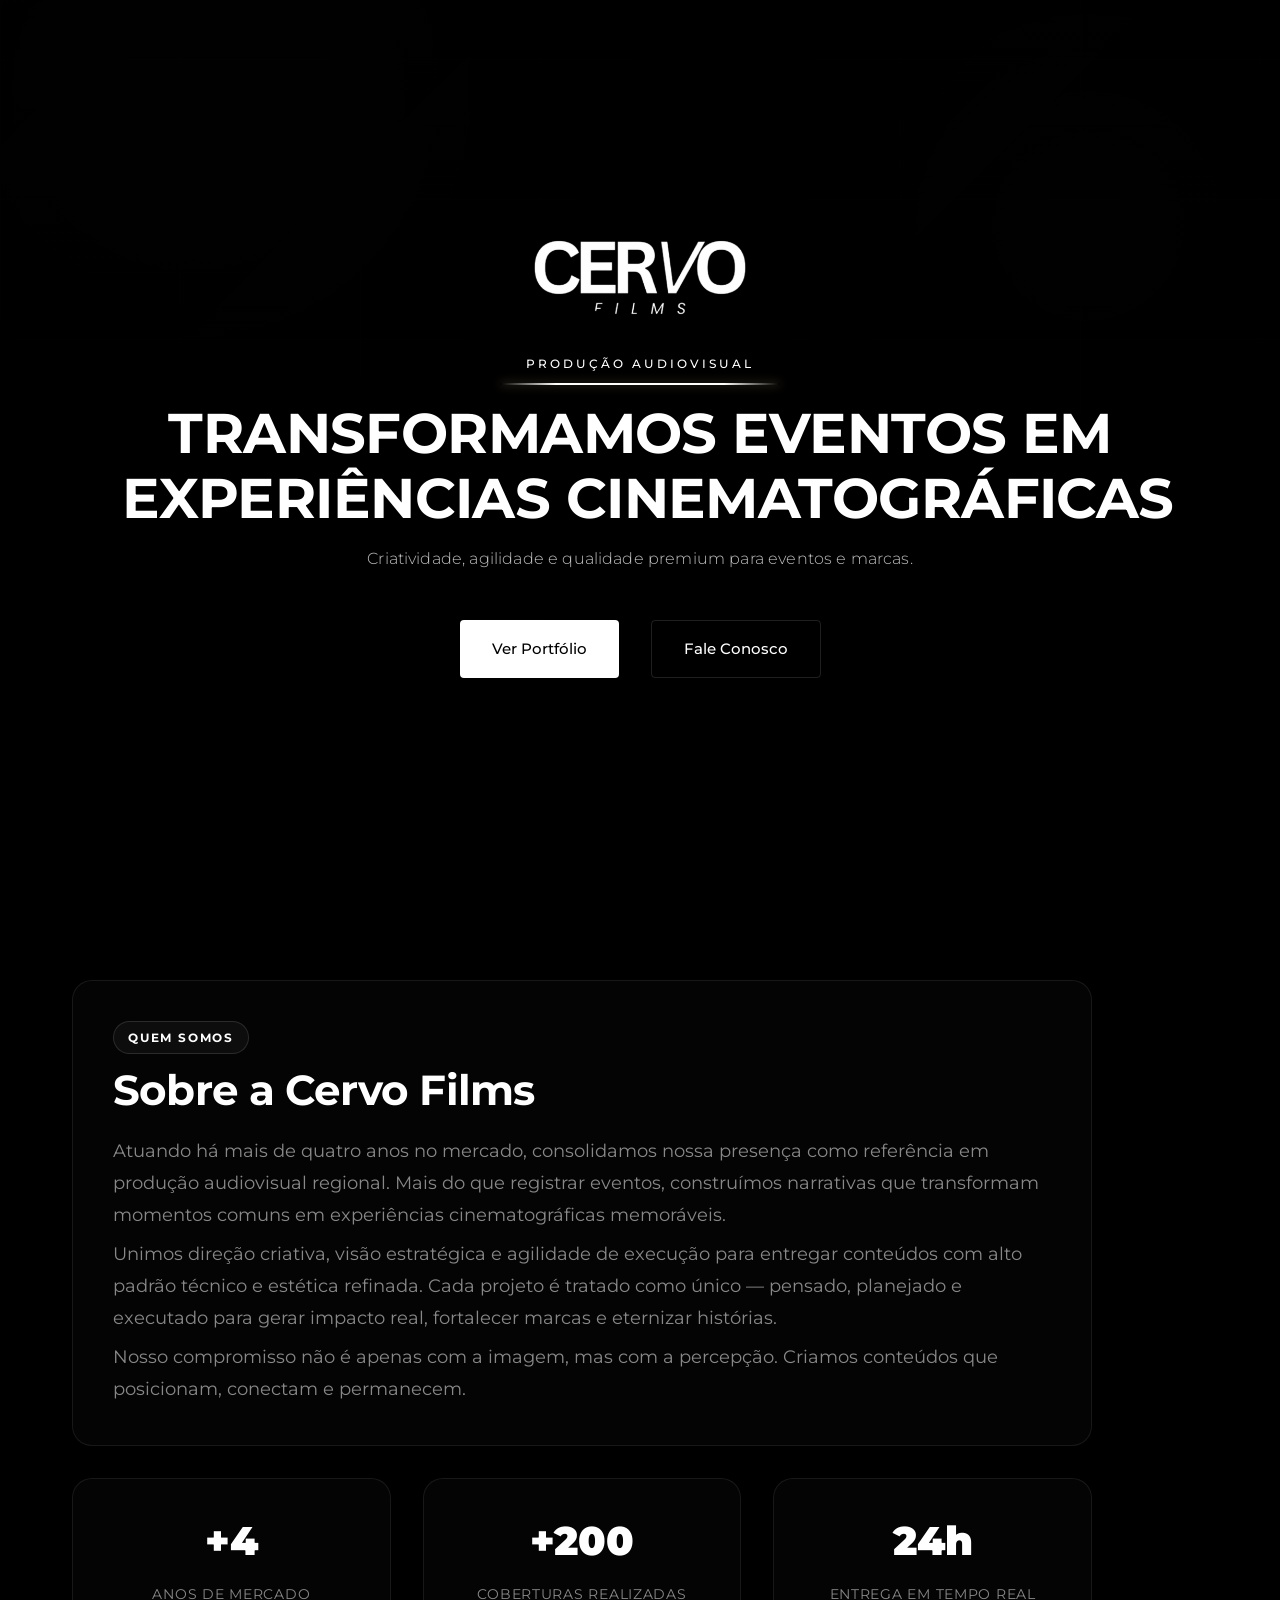
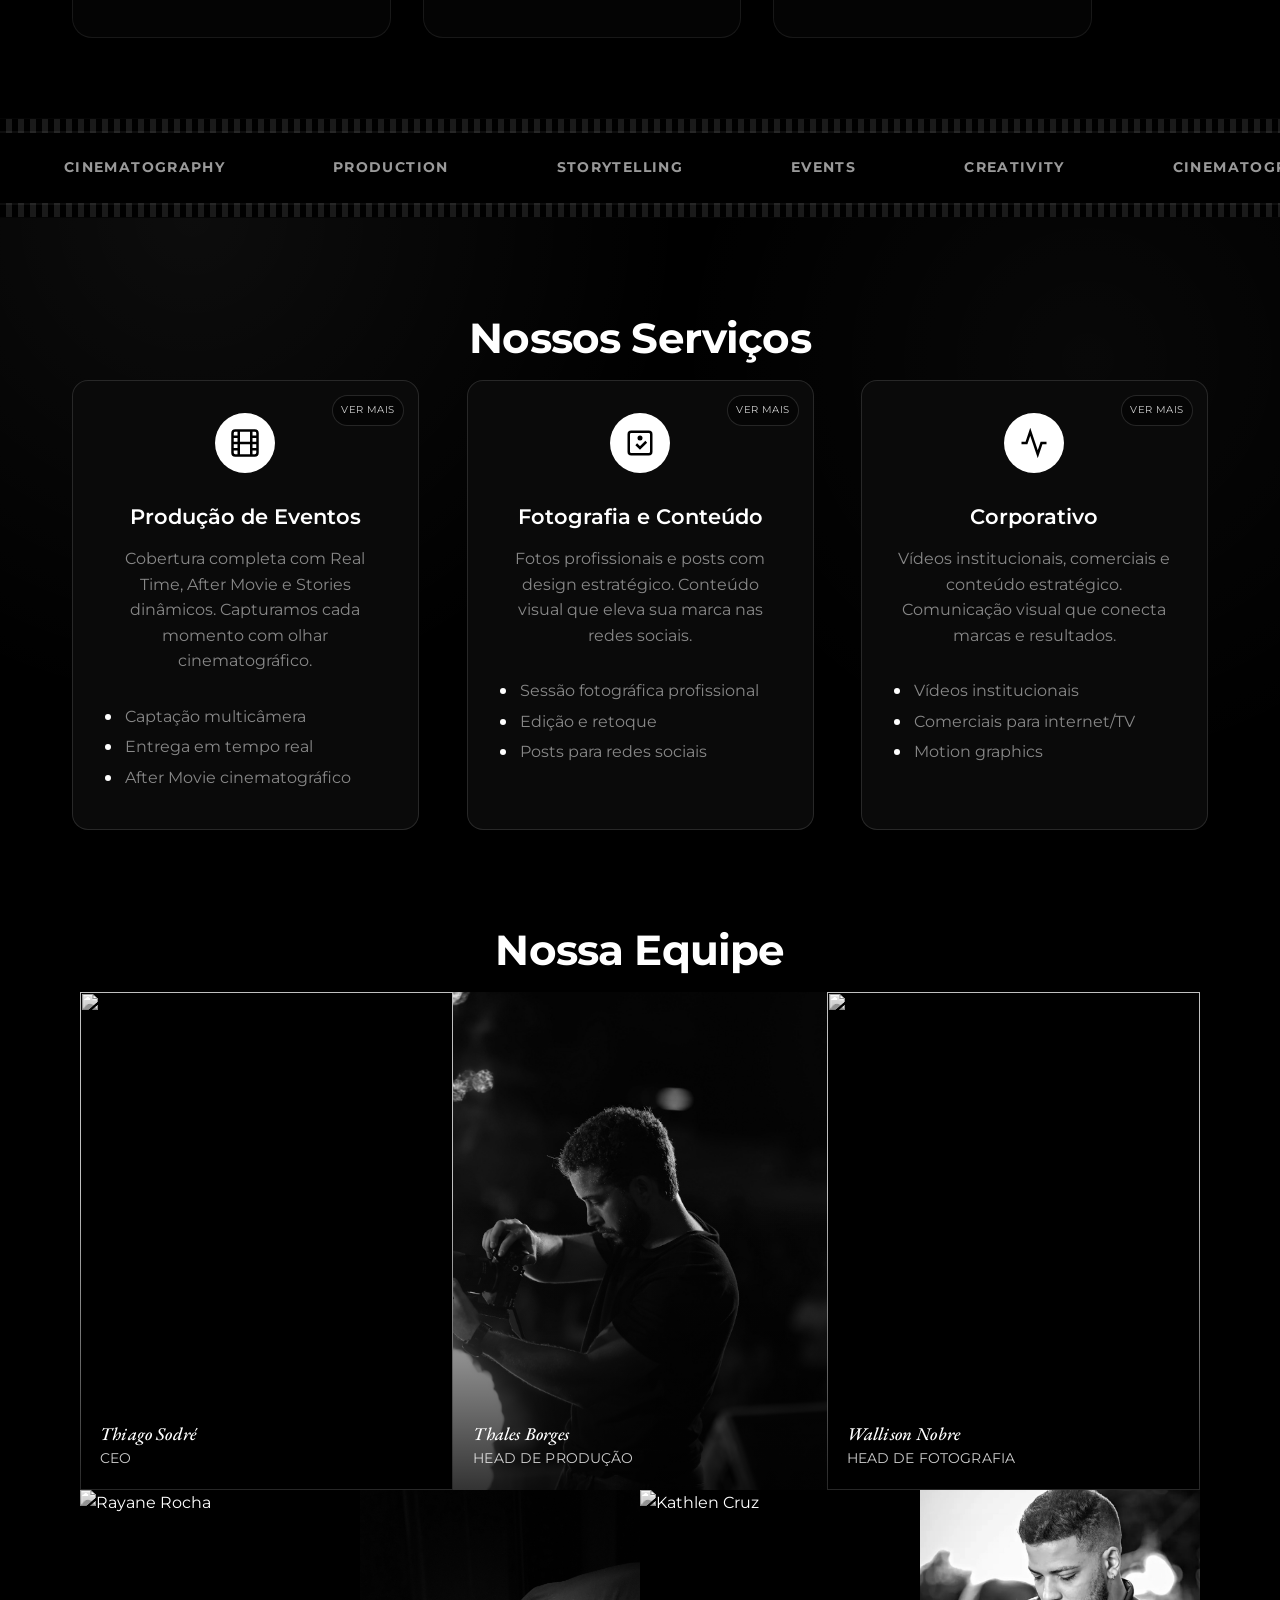
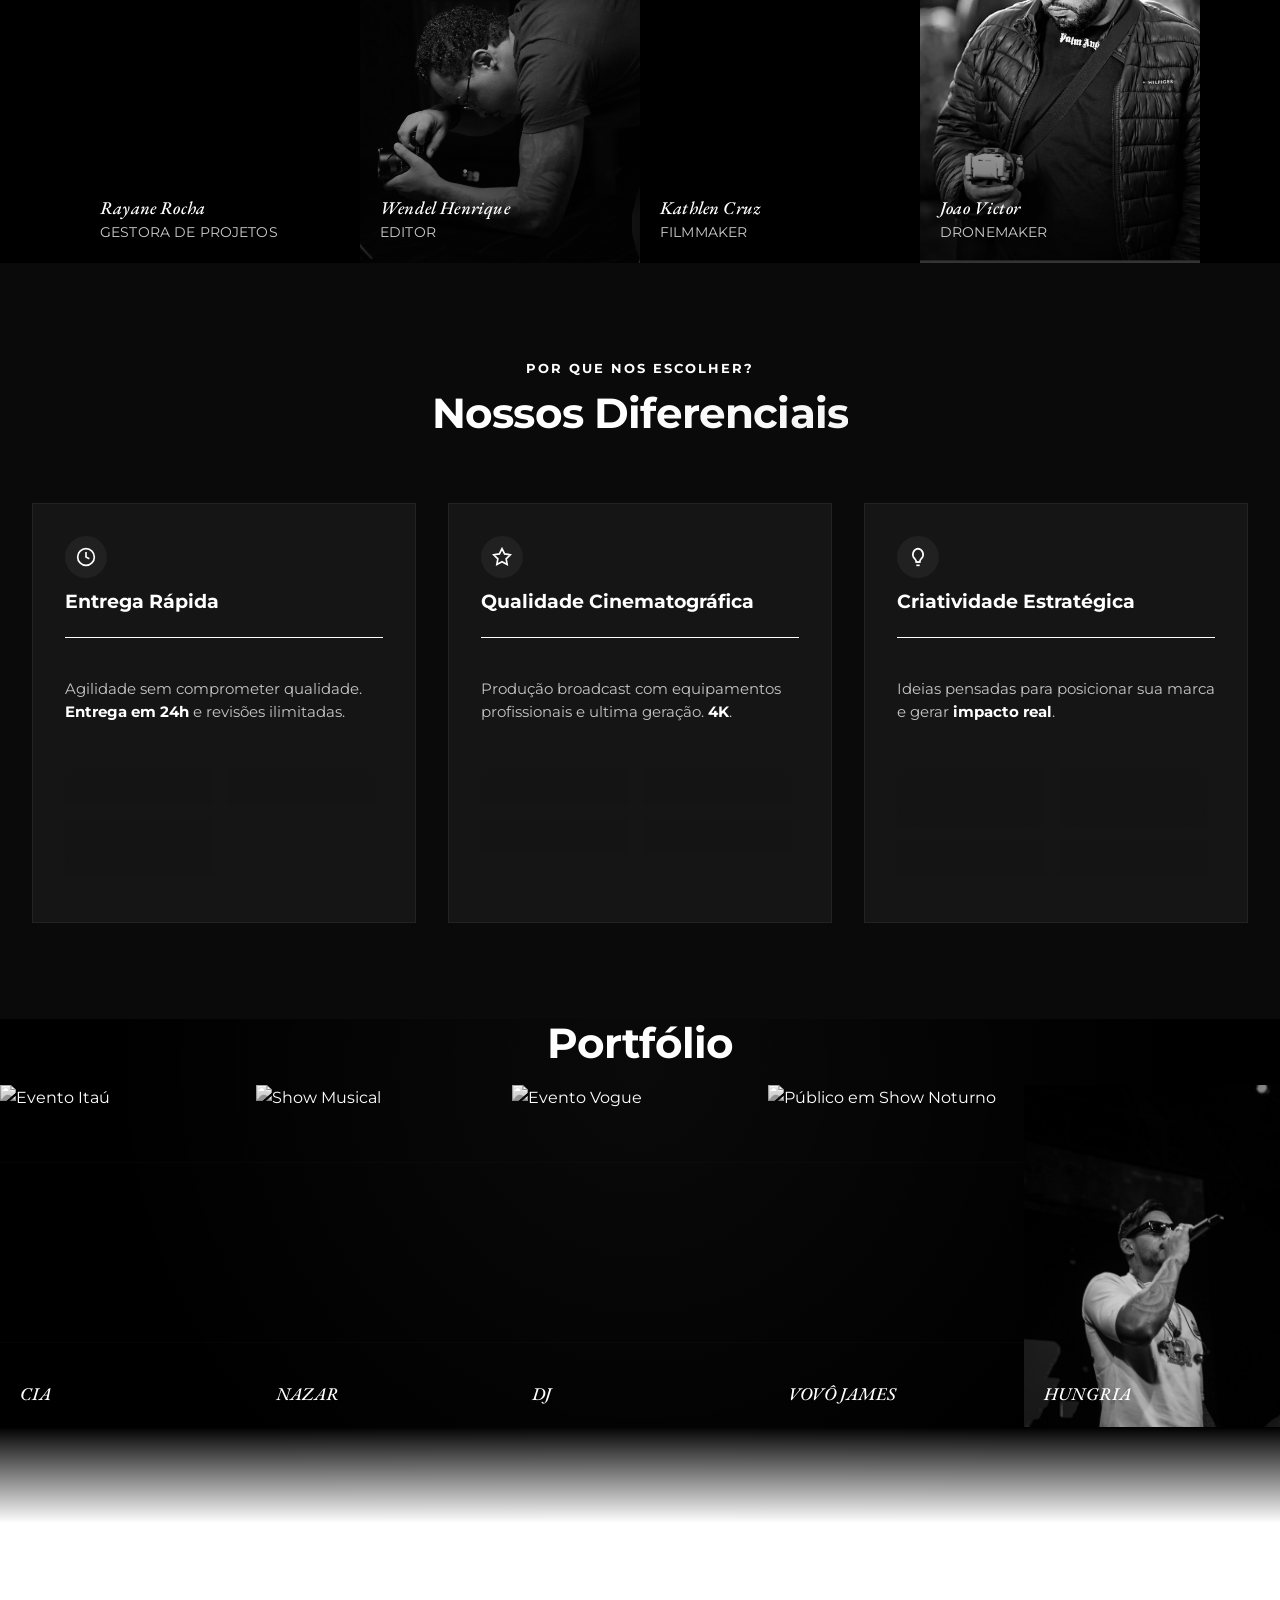
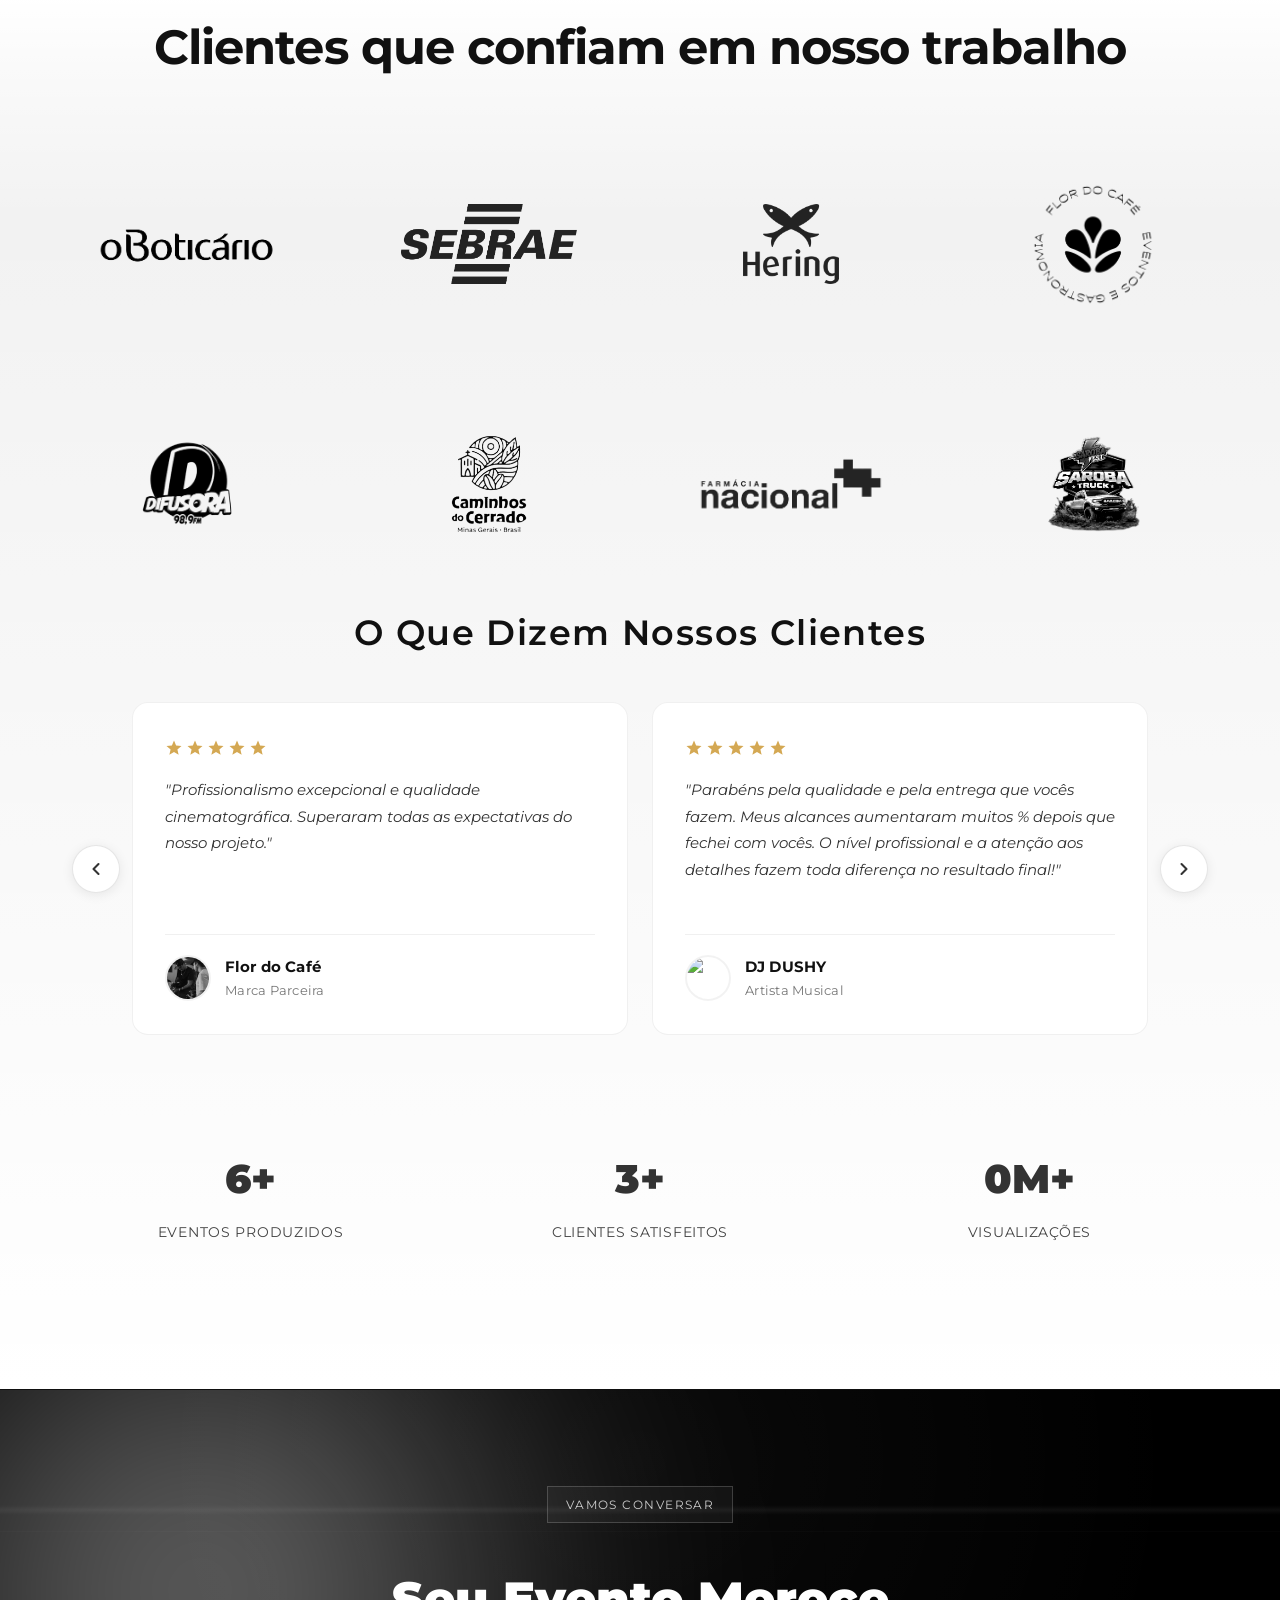
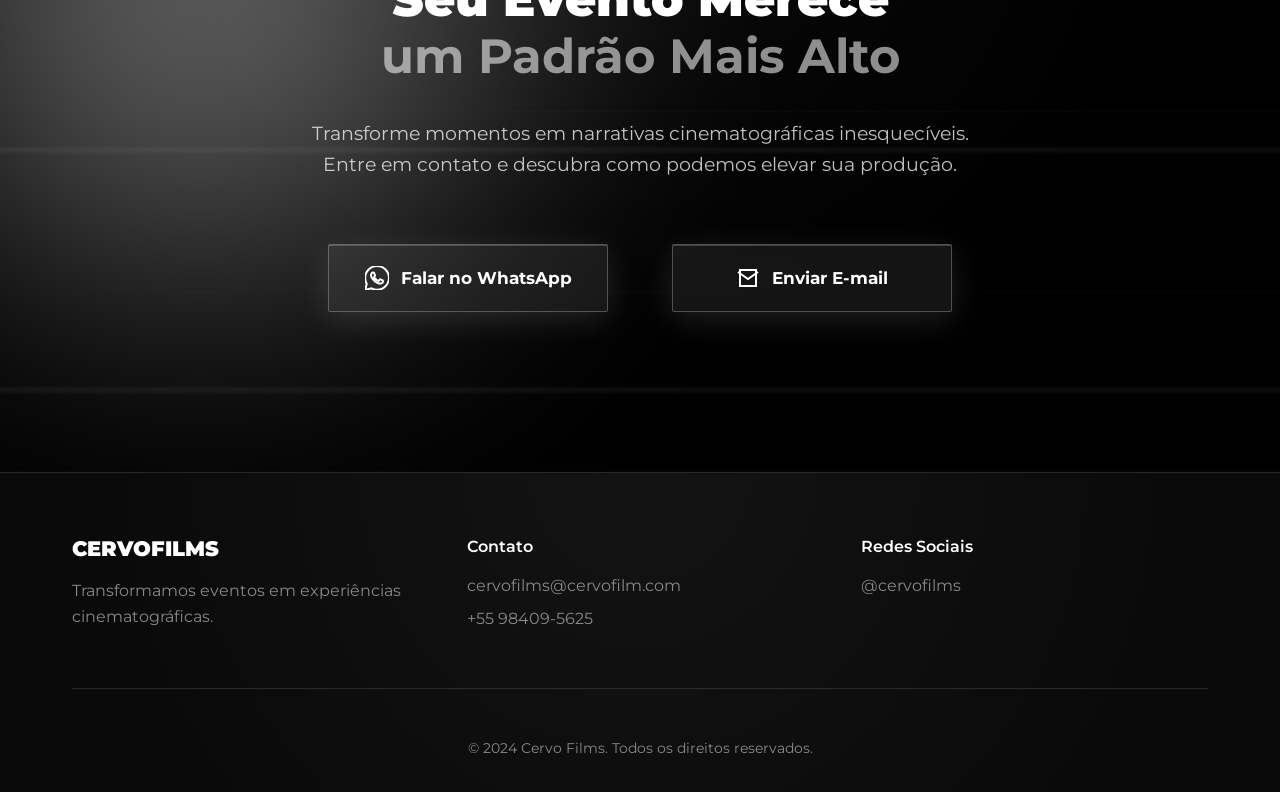
==== commit fbf41a98: "Add files via upload" ====
--- a/index.html
+++ b/index.html
@@ -5,10 +5,9 @@
     <meta name="viewport" content="width=device-width, initial-scale=1.0">
     <title>Cervo Films - Produção Audiovisual Premium</title>
     <meta name="description" content="Transformamos eventos em experiências cinematográficas. Criatividade, agilidade e qualidade premium para marcas que exigem mais.">
+    <link rel="stylesheet" href="css/roots.css">
     <link rel="stylesheet" href="styles.css">
-    <link rel="preconnect" href="https://fonts.googleapis.com">
-    <link rel="preconnect" href="https://fonts.gstatic.com" crossorigin>
-    <link href="https://fonts.googleapis.com/css2?family=Inter:wght@300;400;500;600;700;900&display=swap" rel="stylesheet">
+    <link rel="stylesheet" href="css/responsivo.css">
 </head>
 <body>
     <!-- Navigation -->
@@ -54,17 +53,10 @@
         <section id="hero" class="hero" role="banner">
             <!-- Background Video -->
             <div class="video-background">
-                <iframe 
-                    width="560" 
-                    height="315" 
-                    src="https://www.youtube.com/embed/_7cbm4BsVOM?si=L3CnTTL4Q6BsPeuM&controls=0&autoplay=1&mute=1&loop=1&playlist=_7cbm4BsVOM" 
-                    title="YouTube video player" 
-                    frameborder="0" 
-                    allow="accelerometer; autoplay; clipboard-write; encrypted-media; gyroscope; picture-in-picture; web-share" 
-                    referrerpolicy="strict-origin-when-cross-origin" 
-                    allowfullscreen
-                    class="video-iframe">
-                </iframe>
+                <div style="padding:56.25% 0 0 0;position:relative;">
+                    <iframe src="https://player.vimeo.com/video/1174577608?badge=0&amp;autopause=0&amp;player_id=0&amp;app_id=58479&amp;autoplay=1&amp;muted=1&amp;loop=1&amp;controls=0&amp;title=0&amp;byline=0&amp;portrait=0" frameborder="0" allow="autoplay; fullscreen; picture-in-picture; clipboard-write; encrypted-media; web-share" referrerpolicy="strict-origin-when-cross-origin" style="position:absolute;top:0;left:0;width:100%;height:100%;" title="DEIXA ROLAR VIDEOCLIPE OFICIAL 4K.mp4"></iframe>
+                </div>
+                <script src="https://player.vimeo.com/api/player.js"></script>
             </div>
             
             <!-- Video Overlay -->
@@ -73,10 +65,10 @@
             <!-- Hero Content -->
             <div class="container hero-content">
                 <!-- Efeito REC no canto superior direito -->
-                <div class="rec-indicator">
+                <!-- <div class="rec-indicator">
                     <div class="rec-dot"></div>
                     <div class="rec-text">REC</div>
-                </div>
+                </div> -->
                 
                 <div class="hero-text">
                     <!-- Logo da Cervo Films acima do texto -->
@@ -222,15 +214,7 @@
                                 <li>After Movie cinematográfico</li>
                             </ul>
                             <div class="service-expanded-content">
-                                <div class="service-features">
-                                    <h4>O que inclui</h4>
-                                    <ul>
-                                        <li>Captação multicâmera</li>
-                                        <li>Entrega de stories em tempo real</li>
-                                        <li>After Movie cinematográfico</li>
-                                        <li>Edição profissional e color grading</li>
-                                    </ul>
-                                </div>
+                               
                                 <div class="service-differentials">
                                     <h4>Diferenciais</h4>
                                     <ul>
@@ -246,20 +230,18 @@
                             <div class="gallery-track">
                                 <div class="gallery-slide">
                                     <img src="assets/galeriaServices/evento1.PNG" alt="Evento corporativo" loading="lazy">
-                                    <div class="slide-title">Evento Corporativo</div>
+                                    
                                 </div>
                                 <div class="gallery-slide">
                                     <img src="assets/galeriaServices/evento2.PNG" alt="Casamento ao vivo" loading="lazy">
-                                    <div class="slide-title">Casamento ao Vivo</div>
+                                    
                                 </div>
                                 <div class="gallery-slide">
                                     <img src="assets/galeriaServices/evento3.PNG" alt="Festival de música" loading="lazy">
-                                    <div class="slide-title">Festival de Música</div>
+                                    
                                 </div>
                             </div>
-                            <div class="gallery-indicators">
-                                <span class="indicator">1/3</span>
-                            </div>
+                           
                         </div>
                     </article>
 
@@ -283,15 +265,7 @@
                                 <li>Posts para redes sociais</li>
                             </ul>
                             <div class="service-expanded-content">
-                                <div class="service-features">
-                                    <h4>O que inclui</h4>
-                                    <ul>
-                                        <li>Sessão fotográfica profissional</li>
-                                        <li>Edição de imagens e retoque</li>
-                                        <li>Criação de posts para redes sociais</li>
-                                        <li>Entrega em alta resolução</li>
-                                    </ul>
-                                </div>
+                                
                                 <div class="service-differentials">
                                     <h4>Diferenciais</h4>
                                     <ul>
@@ -326,15 +300,7 @@
                                 <li>Motion graphics</li>
                             </ul>
                             <div class="service-expanded-content">
-                                <div class="service-features">
-                                    <h4>O que inclui</h4>
-                                    <ul>
-                                        <li>Vídeos institucionais e corporativos</li>
-                                        <li>Comerciais para TV e internet</li>
-                                        <li>Depoimentos de clientes</li>
-                                        <li>Motion graphics e animações</li>
-                                    </ul>
-                                </div>
+                                
                                 <div class="service-differentials">
                                     <h4>Diferenciais</h4>
                                     <ul>
@@ -355,7 +321,7 @@
         </section>
 
         <!-- Team Section -->
-           <section id="team" class="team">
+        <section id="team" class="team">
             <div class="container">
                 <h2 class="section-title">Nossa Equipe</h2>
             </div>
@@ -374,7 +340,7 @@
                 <img src="assets/team/Thales-Borges.JPG" alt="Thales Borges">
                 <div class="team-overlay">
                 <p class="team-name">Thales Borges</p>
-                <p class="team-role">Head de Produção</p>
+                <p class="team-role">HEAD DE PRODUÇÃO</p>
                 </div>
             </div>
 
@@ -383,7 +349,7 @@
                 <img src="assets/team/Wallison-Nobre.jpeg" alt="">
                 <div class="team-overlay">
                 <p class="team-name">Wallison Nobre</p>
-                <p class="team-role">Head de fotografia</p>
+                <p class="team-role">HEAD DE FOTOGRAFIA</p>
                 </div>
             </div>
 
@@ -391,7 +357,7 @@
                 <img src="assets/team/Rayane-Rocha.jpeg" alt="Rayane Rocha">
                 <div class="team-overlay">
                 <p class="team-name">Rayane Rocha</p>
-                <p class="team-role">Gestão de Projetos </p>
+                <p class="team-role">GESTORA DE PROJETOS</p>
                 </div>
             </div>
 
@@ -399,7 +365,7 @@
                 <img src="assets/team/Wendel-Henrique.JPEG" alt="Wendel Henrique">
                 <div class="team-overlay">
                 <p class="team-name">Wendel Henrique</p>
-                <p class="team-role">Editor</p>
+                <p class="team-role">EDITOR</p>
                 </div>
             </div>
 
@@ -407,7 +373,7 @@
                 <img src="assets/team/Kathlen-Cruz.jpeg" alt="Kathlen Cruz">
                 <div class="team-overlay">
                 <p class="team-name">Kathlen Cruz</p>
-                <p class="team-role">Filmmaker</p>
+                <p class="team-role">FILMMAKER</p>
                 </div>
             </div>
 
@@ -415,166 +381,172 @@
                 <img src="assets/team/Joao-Victor.PNG" alt="">
                 <div class="team-overlay">
                 <p class="team-name">Joao Victor</p>
-                <p class="team-role">Fillmker</p>
-                </div>
-            </div>
-
-
-            </div>
-
-
+                <p class="team-role">DRONEMAKER</p>
+                </div>
+            </div>
+        </div>
         </section>
 
         <!-- Differentials Section -->
-<section class="differentials">
-    <div class="container">
-        <!-- Background animado -->
-        <div class="differentials-bg">
-            <div class="bg-particle bg-particle-1"></div>
-            <div class="bg-particle bg-particle-2"></div>
-            <div class="bg-particle bg-particle-3"></div>
-        </div>
-
-        <!-- Header -->
-        <div class="section-header">
-            <div class="section-badge">Por que nos escolher?</div>
-            <h2 class="section-title">Nossos <span class="gradient-text">Diferenciais</span></h2>
-        </div>
-        
-        <!-- 🎠 CARROSSEL DE CÂMERAS LEICA -->
-        <div class="differentials-carousel">
-            <!-- 🖼️ Card 1 - Leica M11 Monochrom -->
-            <div class="leica-camera-card" data-aos="fade-up" data-aos-delay="100">
-                <!-- Logo no início do card, após <div class="leica-camera-card"> -->
-<div class="recording-light"></div>
-                <!-- CAMERA VISUAL (mantém como está) -->
-                <div class="leica-number">01</div>
-                <div class="leica-lens">
-                    <div class="lens-glass"></div>
+        <section class="differentials">
+            <div class="container">
+                <!-- Background animado -->
+                <div class="differentials-bg">
+                    <div class="bg-particle bg-particle-1"></div>
+                    <div class="bg-particle bg-particle-2"></div>
+                    <div class="bg-particle bg-particle-3"></div>
+                </div>
+
+                <!-- Header -->
+                <div class="section-header">
+                    <div class="section-badge">Por que nos escolher?</div>
+                    <h2 class="section-title">Nossos <span class="gradient-text">Diferenciais</span></h2>
+                </div>
+                
+                <!-- 🎠 CARROSSEL DE CÂMERAS LEICA -->
+                <div class="differentials-carousel">
+                    <!-- 🖼️ Card 1 - Leica M11 Monochrom -->
+                    <div class="leica-camera-card" data-aos="fade-up" data-aos-delay="100">
+                        <!-- Logo no início do card, após <div class="leica-camera-card"> -->
+        <div class="recording-light"></div>
+            
                     
-                </div>
-          
-           
-                
-                <!-- 🎯 CONTEÚDO RESTRUTURADO COM DIVISORES -->
-                <div class="card-header">
-                    <div class="differential-icon">
-                        <svg viewBox="0 0 24 24" fill="none" stroke="currentColor" stroke-width="2">
-                            <circle cx="12" cy="12" r="10"></circle>
-                            <polyline points="12 6 12 12 16 14"></polyline>
-                        </svg>
-                    </div>
-                    <h3 class="differential-title">Entrega Rápida</h3>
-                </div>
-                
-                <div class="card-section">
-                    <p class="differential-description">
-                        Máxima agilidade sem comprometer qualidade. 
-                        <strong>48h para MVP</strong> e revisões ilimitadas.
-                    </p>
-                </div>
-                
-                <div class="card-section">
-                    <div class="differential-features">
-                        <span class="feature-item">48h Delivery</span>
-                        <span class="feature-item">Qualidade</span>
-                        <span class="feature-item">Revisão ilimitada</span>
-                        <span class="feature-item">Garantia total</span>
-                    </div>
-                </div>
-            </div>
-
-            <!-- 🖼️ Card 2 - Leica M11 -->
-            <div class="leica-camera-card" data-aos="fade-up" data-aos-delay="200">
-                <!-- Logo no início do card, após <div class="leica-camera-card"> -->
-<div class="recording-light"></div>
-
-                    <div class="leica-number">02</div>
-
-                
-                <div class="leica-lens">
-                    <div class="lens-glass"></div>
-                </div>
-                
-
-                
-                <!-- CONTEÚDO COM DIVISORES -->
-                <div class="card-header">
-                    <div class="differential-icon">
-                        <svg viewBox="0 0 24 24" fill="none" stroke="currentColor" stroke-width="2">
-                            <polygon points="12 2 15.09 8.26 22 9.27 17 14.14 18.18 21.02 12 17.77 5.82 21.02 7 14.14 2 9.27 8.91 8.26 12 2"></polygon>
-                        </svg>
-                    </div>
-                    <h3 class="differential-title">Qualidade Cinematográfica</h3>
-                </div>
-                
-                <div class="card-section">
-                    <p class="differential-description">
-                        Produção broadcast com equipamentos profissionais e ultima geração. 
-                        <strong>4K • 8K • HDR10+</strong>.
-                    </p>
-                </div>
-                
-                <div class="card-section">
-                    <div class="differential-features">
-                        <span class="feature-item">RED Komodo</span>
-                        <span class="feature-item">DaVinci Resolve</span>
-                        <span class="feature-item">Dolby Atmos</span>
-                        <span class="feature-item">120fps</span>
-                    </div>
-                </div>
-            </div>
-
-            <!-- 🖼️ Card 3 - Leica M11-P -->
-            <div class="leica-camera-card" data-aos="fade-up" data-aos-delay="300">
-                <!-- Logo no início do card, após <div class="leica-camera-card"> -->
-<div class="recording-light"></div>
-                <div class="leica-number">03</div>
-                <div class="leica-lens">
-                    <div class="lens-glass"></div>
-             
-                </div>
-                
-                <!-- CONTEÚDO COM DIVISORES -->
-                <div class="card-header">
-                    <div class="differential-icon">
-                        <svg viewBox="0 0 24 24" fill="none" stroke="currentColor" stroke-width="2">
-                            <path d="M12 2L2 7v10c0 5.55 3.84 10.74 9 12 5.16-1.26 9-6.45 9-12V7l-10-5z"></path>
-                        </svg>
-                    </div>
-                    <h3 class="differential-title">Criatividade Estratégica</h3>
-                </div>
-                
-                <div class="card-section">
-                    <p class="differential-description">
-                        Conceitos originais alinhados ao seu <strong>ROI</strong>. 
-                        Estratégia criativa com dados e briefing profundo.
-                    </p>
-                </div>
-                
-                <div class="card-section">
-                    <div class="differential-features">
-                        <span class="feature-item">Briefing profundo</span>
-                        <span class="feature-item">Testes A/B</span>
-                        <span class="feature-item">KPIs definidos</span>
-                        <span class="feature-item">ROI garantido</span>
-                    </div>
-                </div>
-            </div>
-        </div>
-    </div>
-</section>
+                
+                
+                        
+                        <!-- 🎯 CONTEÚDO RESTRUTURADO COM DIVISORES -->
+                        <div class="card-header">
+                            <div class="differential-icon">
+                                <svg viewBox="0 0 24 24" fill="none" stroke="currentColor" stroke-width="2">
+                                    <circle cx="12" cy="12" r="10"></circle>
+                                    <polyline points="12 6 12 12 16 14"></polyline>
+                                </svg>
+                            </div>
+                            <h3 class="differential-title">Entrega Rápida</h3>
+                        </div>
+                        
+                        <div class="card-section">
+                            <p class="differential-description">
+                                Agilidade sem comprometer qualidade. 
+                                <strong>Entrega em 24h</strong> e revisões ilimitadas.
+                            </p>
+                        </div>
+                        
+                        <div class="card-section">
+                            <div class="differential-features">
+                                <span class="feature-item">24h para entrega</span>
+                                <span class="feature-item">Real Time</span>
+                                <span class="feature-item">Revisões Rápidas</span>
+                            </div>
+                        </div>
+                    </div>
+
+                    <!-- 🖼️ Card 2 - Leica M11 -->
+                    <div class="leica-camera-card" data-aos="fade-up" data-aos-delay="200">
+                        <!-- Logo no início do card, após <div class="leica-camera-card"> -->
+                <div class="recording-light"></div>
+
+                
+                        
+                        <!-- CONTEÚDO COM DIVISORES -->
+                        <div class="card-header">
+                            <div class="differential-icon">
+                                <svg viewBox="0 0 24 24" fill="none" stroke="currentColor" stroke-width="2">
+                                    <polygon points="12 2 15.09 8.26 22 9.27 17 14.14 18.18 21.02 12 17.77 5.82 21.02 7 14.14 2 9.27 8.91 8.26 12 2"></polygon>
+                                </svg>
+                            </div>
+                            <h3 class="differential-title">Qualidade Cinematográfica</h3>
+                        </div>
+                        
+                        <div class="card-section">
+                            <p class="differential-description">
+                                Produção broadcast com equipamentos profissionais e ultima geração. 
+                                <strong>4K</strong>.
+                            </p>
+                        </div>
+                        
+                        <div class="card-section">
+                            <div class="differential-features">
+                                <span class="feature-item">FX30</span>
+                                <span class="feature-item">Premiere</span>
+                                <span class="feature-item">4K</span>
+                                <span class="feature-item">Drone</span>
+                            </div>
+                        </div>
+                    </div>
+
+                    <!-- 🖼️ Card 3 - Leica M11-P -->
+                    <div class="leica-camera-card" data-aos="fade-up" data-aos-delay="300">
+                        <!-- Logo no início do card, após <div class="leica-camera-card"> -->
+        <div class="recording-light"></div>
+                    
+                        
+                        <!-- CONTEÚDO COM DIVISORES -->
+                        <div class="card-header">
+                            <div class="differential-icon">
+                            <svg viewBox="0 0 24 24" fill="none" stroke="currentColor" stroke-width="2">
+                                <path d="M9 18h6"></path>
+                                <path d="M10 22h4"></path>
+                                <path d="M12 2a7 7 0 0 0-4 12c1 1 2 2 2 4h4c0-2 1-3 2-4a7 7 0 0 0-4-12z"></path>
+                            </svg>
+                            </div>
+                            <h3 class="differential-title">Criatividade Estratégica</h3>
+                        </div>
+                        
+                        <div class="card-section">
+                            <p class="differential-description">
+                                Ideias pensadas para posicionar sua marca e gerar <strong>impacto real</strong>.
+                            </p>
+                        </div>
+                        
+                        <div class="card-section">
+                            <div class="differential-features">
+                                <span class="feature-item">Reuniões de alinhamento</span>
+                                <span class="feature-item">Direção Criativa</span>
+                                <span class="feature-item">Roteirização</span>
+                                <span class="feature-item"></span>
+                            </div>
+                        </div>
+                    </div>
+                </div>
+            </div>
+        </section>
         <!-- Portfolio Section -->
         <section id="portfolio" class="portfolio">
             <div class="container">
                 <h2 class="section-title">Portfólio</h2>
             </div>
             <div class="portfolio-grid">
-                <img src="https://pub-e5ab79f76e6e4c32841ea6868cfdb1bd.r2.dev/Dj.JPG" alt="Evento Itaú" class="portfolio-item">
-                <img src="https://pub-e5ab79f76e6e4c32841ea6868cfdb1bd.r2.dev/Hungria.JPG" alt="Show Musical" class="portfolio-item">
-                <img src="https://pub-e5ab79f76e6e4c32841ea6868cfdb1bd.r2.dev/Pagode.JPG" alt="Evento Vogue" class="portfolio-item">
-                <img src="https://pub-e5ab79f76e6e4c32841ea6868cfdb1bd.r2.dev/VovoJames.png" alt="Público em Show Noturno" class="portfolio-item">
-                <img src="https://pub-e5ab79f76e6e4c32841ea6868cfdb1bd.r2.dev/Beats.png" alt="Instalação de Arte Digital" class="portfolio-item">
+                <div class="portfolio-card">
+                    <img src="assets/portfolio/CiaMrMonkey.PNG" alt="Evento Itaú" class="portfolio-item">
+                    <div class="portfolio-overlay">
+                        <p class="portfolio-name">CIA</p>
+                    </div>
+                </div>
+                <div class="portfolio-card">
+                    <img src="assets/portfolio/CiaNazar.PNG" alt="Show Musical" class="portfolio-item">
+                    <div class="portfolio-overlay">
+                        <p class="portfolio-name">NAZAR</p>
+                    </div>
+                </div>
+                <div class="portfolio-card">
+                    <img src="assets/portfolio/NazarXMacaubaAfterMovie.PNG" alt="Evento Vogue" class="portfolio-item">
+                    <div class="portfolio-overlay">
+                        <p class="portfolio-name">DJ</p>
+                    </div>
+                </div>
+                <div class="portfolio-card">
+                    <img src="assets/portfolio/VovoJames.png" alt="Público em Show Noturno" class="portfolio-item">
+                    <div class="portfolio-overlay">
+                        <p class="portfolio-name">VOVÔ JAMES</p>
+                    </div>
+                </div>
+                <div class="portfolio-card">
+                    <img src="assets/portfolio/Hungria.JPG" alt="Instalação de Arte Digital" class="portfolio-item">
+                    <div class="portfolio-overlay">
+                        <p class="portfolio-name">HUNGRIA</p>
+                    </div>
+                </div>
             </div>
         </section>
 
@@ -585,14 +557,14 @@
                     <div class="clients-logos">
                         <h3>Clientes que confiam em nosso trabalho</h3>
                         <div class="logos-grid">
-                            <img src="assets/Logos-Parceiros-Cervo/O-boticario-logo.png" alt="O Boticário" loading="lazy" class="partner-logo partner-logo--boticario">
+                            <img class="logoBoticario" src="assets/Logos-Parceiros-Cervo/O-boticario-logo.png" alt="O Boticário" loading="lazy" class="partner-logo partner-logo--boticario">
                             <img src="assets/Logos-Parceiros-Cervo/Sebrea-logo.png" alt="Sebrae" loading="lazy" class="partner-logo">
                             <img src="assets/Logos-Parceiros-Cervo/hering-logo.png" alt="Hering" loading="lazy" class="partner-logo">
-                            <img src="assets/Logos-Parceiros-Cervo/Flor-do-cafe-logo.PNG" alt="Flor do Café" loading="lazy" class="partner-logo">
-                            <img src="assets/Logos-Parceiros-Cervo/Difusora98-Logo.png" alt="Difusora 98" loading="lazy" class="partner-logo">
-                            <img src="assets/Logos-Parceiros-Cervo/CaminhosCerrado-logo.png" alt="Caminhos do Cerrado" loading="lazy" class="partner-logo">
+                            <img class="logoFlorDoCafe" src="assets/Logos-Parceiros-Cervo/Flor-do-cafe-logo.PNG" alt="Flor do Café" loading="lazy" class="partner-logo">
+                            <img class="logoDifusora98" src="assets/Logos-Parceiros-Cervo/Difusora98-Logo.png" alt="Difusora 98" loading="lazy" class="partner-logo">
+                            <img class="logoCaminhosCerrado" src="assets/Logos-Parceiros-Cervo/CaminhosCerrado-logo.png" alt="Caminhos do Cerrado" loading="lazy" class="partner-logo">
                             <img src="assets/Logos-Parceiros-Cervo/farmacianacional_logo.png" alt="Farmácia Nacional" loading="lazy" class="partner-logo">
-                            <img src="assets/Logos-Parceiros-Cervo/Saroba-truck.png" alt="Sarobá" loading="lazy" class="partner-logo">
+                            <img class="logoSaroba" src="assets/Logos-Parceiros-Cervo/Saroba-truck.png" alt="Sarobá" loading="lazy" class="partner-logo">
                         </div>
                     </div>
 
@@ -669,7 +641,7 @@
                                         </div>
                                         <blockquote class="rv__text">"Trabalhar com essa equipe foi uma experiência incrível. Ficou claro o cuidado e o profissionalismo em cada detalhe. Captaram a essência do nosso trabalho. O resultado superou nossas expectativas. Recomendo de olhos fechados."</blockquote>
                                         <div class="rv__author">
-                                            <img src="assets/team/Walisson-Nobre.JPG" alt="Chef Gabi Tropicana" class="rv__avatar" loading="lazy">
+                                            <img src="assets/avaliacoes/chefe-gabi.JPEG" alt="Chef Gabi Tropicana" class="rv__avatar" loading="lazy">
                                             <div class="rv__info">
                                                 <span class="rv__name">Chef Gabi Tropicana</span>
                                                 <span class="rv__role">Embaixadora da Gastronomia do Cerrado</span>
@@ -711,9 +683,9 @@
             <div class="container">
                 <div class="cta-content">
                     <div class="cta-tag">VAMOS CONVERSAR</div>
-                    <h2 class="cta-title">Seu Evento Merece <span>um Padrão Mais Alto</span></h2>
+                    <h2 class="cta-title">Seu Evento Merece <br> <span>um Padrão Mais Alto</span></h2>
                     <p class="cta-subtitle">
-                        Transforme momentos em narrativas cinematográficas inesquecíveis. Entre em contato e descubra como podemos elevar
+                        Transforme momentos em narrativas cinematográficas inesquecíveis.<br>Entre em contato e descubra como podemos elevar
                         sua produção.
                     </p>
                     <div class="cta-actions">
@@ -732,31 +704,10 @@
                             </svg>
                             Enviar E-mail
                         </a>
-                    </div>
-
-                    <div class="cta-footer">
-                        <a href="https://wa.me/5534984095625" target="_blank" class="cta-footer-item" aria-label="Telefone">
-                            <svg viewBox="0 0 24 24" fill="none" stroke="currentColor" stroke-width="2">
-                                <path d="M22 16.92v3a2 2 0 0 1-2.18 2 19.8 19.8 0 0 1-8.63-3.07 19.5 19.5 0 0 1-6-6A19.8 19.8 0 0 1 2.08 4.18 2 2 0 0 1 4.06 2h3a2 2 0 0 1 2 1.72c.12.86.31 1.7.57 2.5a2 2 0 0 1-.45 2.11L8.09 9.91a16 16 0 0 0 6 6l1.58-1.05a2 2 0 0 1 2.11-.45c.8.26 1.64.45 2.5.57A2 2 0 0 1 22 16.92z" />
-                            </svg>
-                            (34) 98409 - 5625
-                        </a>
-                        <a href="contato.html" class="cta-footer-item" aria-label="E-mail">
-                            <svg viewBox="0 0 24 24" fill="none" stroke="currentColor" stroke-width="2">
-                                <path d="M4 4h16v16H4z" />
-                                <path d="m22 6-10 7L2 6" />
-                            </svg>
-                            contato@cervofilms.com
-                        </a>
-                        <a href="https://www.instagram.com/cervofilms/" target="_blank" class="cta-footer-item" aria-label="Instagram">
-                            <svg viewBox="0 0 24 24" fill="none" stroke="currentColor" stroke-width="2">
-                                <rect x="2" y="2" width="20" height="20" rx="5" ry="5" />
-                                <path d="M16 11.37A4 4 0 1 1 12.63 8 4 4 0 0 1 16 11.37z" />
-                                <path d="M17.5 6.5h.01" />
-                            </svg>
-                            @cervofilms
-                        </a>
-                    </div>
+                        
+                    </div>
+
+                   
                 </div>
             </div>
             
@@ -773,7 +724,7 @@
                 </div>
                 <div class="footer-contact">
                     <h4>Contato</h4>
-                    <p>contato@cervofilms.com</p>
+                    <p>cervofilms@cervofilm.com</p>
                     <p>+55 98409-5625</p>
                 </div>
                 <div class="footer-social">
--- a/css/roots.css
+++ b/css/roots.css
@@ -0,0 +1,39 @@
+@import url('https://fonts.googleapis.com/css2?family=Agbalumo&family=EB+Garamond:ital,wght@0,400..800;1,400..800&family=Montserrat:ital,wght@0,100..900;1,100..900&family=Poppins:ital,wght@0,100;0,200;0,300;0,400;0,500;0,600;0,700;0,800;0,900;1,100;1,200;1,300;1,400;1,500;1,600;1,700;1,800;1,900&display=swap');
+
+:root {
+    /* ==================== HIERARQUIA DE FONTES ==================== */
+    
+    /* Font Family Principal - Montserrat otimizada */
+    --font-primary: 'Montserrat', -apple-system, BlinkMacSystemFont, 'Segoe UI', Roboto, Oxygen, Ubuntu, Cantarell, sans-serif;
+    
+     /* Pesos de Fonte - Hierarquia Cinematográfica */
+    --font-weight-light: 300;      /* Headlines sutis, subtítulos */
+    --font-weight-normal: 400;     /* Corpo de texto principal */
+    --font-weight-medium: 500;     /* Botões, labels, destaques */
+    --font-weight-semibold: 600;   /* Títulos secundários */
+    --font-weight-bold: 700;       /* Títulos principais */
+    --font-weight-black: 900;      /* Hero titles, números impactantes */
+    --font-weight-primary: 300;
+    
+    /* Tamanhos de Fonte - Escala Modular (16px = 1rem base) */
+    --font-size-xs: 0.75rem;    /* 12px - Labels, badges */
+    --font-size-sm: 0.875rem;   /* 14px - Textos pequenos */
+    --font-size-base: 1rem;     /* 16px - Corpo de texto */
+    --font-size-md: 1.125rem;   /* 18px - Destaques */
+    --font-size-lg: 1.25rem;    /* 20px - Subtítulos */
+    --font-size-xl: 1.5rem;     /* 24px - Títulos H3/H4 */
+    --font-size-2xl: 2rem;      /* 32px - Títulos H2 */
+    --font-size-3xl: 3rem;      /* 48px - Títulos H1 */
+    --font-size-4xl: 4rem;      /* 64px - Hero titles */
+    
+    /* Line Heights Otimizados */
+    --line-height-tight: 1.15;   /* Headlines */
+    --line-height-normal: 1.5;   /* Corpo de texto */
+    --line-height-loose: 1.7;    /* Descrições longas */
+    
+    /* Letter Spacings - Cinematográfico */
+    --letter-spacing-tight: -0.02em;  /* Headlines principais */
+    --letter-spacing-normal: 0.01em;  /* Corpo */
+    --letter-spacing-wide: 0.05em;    /* Botões, uppercase */
+    --letter-spacing-extra-wide: 0.15em; /* Badges, labels */
+}
--- a/styles.css
+++ b/styles.css
@@ -17,8 +17,6 @@
     --color-border: #333333;
     --color-border-soft: rgba(255, 255, 255, 0.12);
     --color-highlight-soft: rgba(255, 255, 255, 0.06);
-    
-    --font-primary: 'Inter', -apple-system, BlinkMacSystemFont, 'Segoe UI', sans-serif;
     
     --spacing-xs: 0.5rem;
     --spacing-sm: 1rem;
@@ -67,14 +65,14 @@
 
 /* Typography */
 h1, h2, h3, h4, h5, h6 {
-    font-weight: 600;
+    font-weight: var(--font-weight-semibold);
     line-height: 1.2;
     margin-bottom: var(--spacing-sm);
 }
 
 .section-title {
     font-size: clamp(2rem, 5vw, 3rem);
-    font-weight: 700;
+    font-weight: var(--font-weight-bold);
     text-align: center;
     letter-spacing: -0.02em;
 }
@@ -89,7 +87,7 @@
     border-radius: var(--border-radius-sm);
     font-family: var(--font-primary);
     font-size: 0.95rem;
-    font-weight: 500;
+    font-weight: var(--font-weight-medium);
     text-decoration: none;
     cursor: pointer;
     transition: all var(--transition-medium);
@@ -168,7 +166,7 @@
 
 .whatsapp-text {
     font-size: 0;
-    font-weight: 600;
+    font-weight: var(--font-weight-semibold);
     color: var(--color-background);
     white-space: nowrap;
     overflow: hidden;
@@ -187,20 +185,6 @@
     padding: 0 20px;
     border-radius: 30px;
     transform: scale(1);
-}
-
-@media (max-width: 768px) {
-    .whatsapp-float {
-        width: 56px;
-        height: 56px;
-        bottom: 16px;
-        right: 16px;
-    }
-    
-    .whatsapp-float svg {
-        width: 28px;
-        height: 28px;
-    }
 }
 
 .btn-large {
@@ -288,9 +272,9 @@
 
 .rec-text {
     color: #ff0000;
-    font-family: 'Courier New', monospace;
+    font-family: 'Poppins', monospace;
     font-size: 16px;
-    font-weight: 700;
+    font-weight: var(--font-weight-bold);
     letter-spacing: 2px;
     text-shadow: 0 0 10px rgba(255, 0, 0, 0.8);
     animation: recTextGlow 1.5s ease-in-out infinite;
@@ -360,7 +344,7 @@
 .nav-cta-btn {
     padding: 0.5rem 1rem;
     font-size: 0.8rem;
-    font-weight: 600;
+    font-weight: var(--font-weight-semibold);
     letter-spacing: 0.05em;
     text-transform: uppercase;
     text-decoration: none;
@@ -378,7 +362,7 @@
 
 .logo h1 {
     font-size: 1.3rem;
-    font-weight: 900;
+    font-weight: var(--font-weight-black);
     letter-spacing: -0.02em;
     color: var(--color-primary);
 }
@@ -398,7 +382,7 @@
 .nav-link {
     color: var(--color-text);
     text-decoration: none;
-    font-weight: 400;
+    font-weight: var(--font-weight-normal);
     font-size: 0.9rem;
     letter-spacing: 0.05em;
     text-transform: uppercase;
@@ -438,7 +422,7 @@
     border-radius: var(--border-radius-sm);
     font-family: var(--font-primary);
     font-size: 0.8rem;
-    font-weight: 500;
+    font-weight: var(--font-weight-medium);
     letter-spacing: 0.05em;
     text-transform: uppercase;
     cursor: pointer;
@@ -583,7 +567,7 @@
 
 .clapper-text {
     font-size: 0.8rem;
-    font-weight: 800;
+    font-weight: var(--font-weight-black);
     color: rgba(255, 255, 255, 0.7);
     text-transform: uppercase;
     letter-spacing: 0.08em;
@@ -629,7 +613,7 @@
     align-items: center;
     gap: 12px;
     font-size: 0.85rem;
-    font-weight: 700;
+    font-weight: var(--font-weight-bold);
     letter-spacing: 0.1em;
     text-transform: uppercase;
     color: rgba(255, 255, 255, 0.6);
@@ -837,10 +821,10 @@
 
 .hero-label {
     font-size: 0.75rem;
-    font-weight: 500;
+    font-weight: var(--font-weight-medium);
     letter-spacing: 0.25em;
     text-transform: uppercase;
-    color: #c9a96e;
+    color: var(--color-accent);
     margin-bottom: var(--spacing-sm);
     opacity: 0;
     animation: fadeInUp 1s ease forwards;
@@ -859,8 +843,8 @@
     height: 2px;
     background: linear-gradient(90deg, 
         transparent 0%, 
-        #c9a96e 20%, 
-        #c9a96e 80%, 
+        var(--color-accent) 20%, 
+        var(--color-accent) 80%, 
         transparent 100%
     );
     box-shadow: 0 0 10px rgba(201, 169, 110, 0.5);
@@ -882,9 +866,9 @@
 
 .hero-title {
     font-size: clamp(1.8rem, 4.5vw, 3.5rem);
-    font-weight: 700;
+    font-weight: var(--font-weight-bold);
     line-height: 1.15;
-    margin-bottom: var(--spacing-md);
+    margin-bottom: 1rem;
     letter-spacing: -0.01em;
     color: #ffffff;
     text-shadow: 0 2px 15px rgba(0, 0, 0, 0.9);
@@ -901,7 +885,7 @@
     font-size: clamp(0.85rem, 1.4vw, 1rem);
     color: rgba(255, 255, 255, 0.75);
     margin-bottom: var(--spacing-lg);
-    font-weight: 300;
+    font-weight: var(--font-weight-light);
     max-width: 100%;
     margin-left: auto;
     margin-right: auto;
@@ -925,29 +909,9 @@
 .hero-logo-img {
     height: 100px;
     width: auto;
-    transition: all 0.8s cubic-bezier(0.4, 0, 0.2, 1);
-    filter: brightness(1.2) drop-shadow(0 8px 32px rgba(255, 255, 255, 0.3));
-    backdrop-filter: blur(12px);
-    background: rgba(255, 255, 255, 0.1);
-    border-radius: 20px;
-    padding: 20px;
-    border: 1px solid rgba(255, 255, 255, 0.2);
-    box-shadow: 
-        0 8px 32px rgba(0, 0, 0, 0.3),
-        inset 0 2px 4px rgba(255, 255, 255, 0.2),
-        0 0 80px rgba(255, 255, 255, 0.1);
-}
-
-.hero-logo:hover .hero-logo-img {
-    transform: scale(1.1) translateY(-5px);
-    filter: brightness(1.4) drop-shadow(0 12px 40px rgba(255, 255, 255, 0.5));
-    background: rgba(255, 255, 255, 0.15);
-    border-color: rgba(255, 255, 255, 0.3);
-    box-shadow: 
-        0 12px 40px rgba(0, 0, 0, 0.4),
-        inset 0 2px 6px rgba(255, 255, 255, 0.3),
-        0 0 100px rgba(255, 255, 255, 0.2);
-}
+
+}
+
 
 .hero-buttons {
     display: flex;
@@ -968,7 +932,7 @@
     border-radius: var(--border-radius-sm);
     font-family: var(--font-primary);
     font-size: 0.9rem;
-    font-weight: 500;
+    font-weight: var(--font-weight-medium);
     letter-spacing: 0.05em;
     text-transform: uppercase;
     cursor: pointer;
@@ -1048,7 +1012,6 @@
     /* Logo da Cervo Films em mobile */
     .hero-logo-img {
         height: 60px;
-        padding: 15px;
     }
     
     .nav-container {
@@ -1064,7 +1027,7 @@
     border-radius: var(--border-radius-sm);
     font-family: var(--font-primary);
     font-size: 0.9rem;
-    font-weight: 500;
+    font-weight: var(--font-weight-medium);
     letter-spacing: 0.05em;
     text-transform: uppercase;
     cursor: pointer;
@@ -1207,7 +1170,7 @@
 /* Glass Card Effect */
 .glass-card {
     background: rgba(10, 10, 10, 0.45);
-    backdrop-filter: blur(20px);
+    backdrop-filter: blur(2px);
     -webkit-backdrop-filter: blur(20px);
     border: 1px solid rgba(255, 255, 255, 0.08);
     border-radius: 20px;
@@ -1218,7 +1181,7 @@
     display: inline-block;
     font-size: 0.75rem;
     letter-spacing: 0.15em;
-    font-weight: 700;
+    font-weight: var(--font-weight-bold);
     text-transform: uppercase;
     color: var(--color-accent, rgba(255, 255, 255, 0.6));
     margin-bottom: 0.75rem;
@@ -1245,7 +1208,7 @@
 
 .about-text strong {
     color: var(--color-primary);
-    font-weight: 600;
+    font-weight: var(--font-weight-semibold);
 }
 
 .about-description {
@@ -1264,8 +1227,11 @@
 .stat {
     text-align: center;
     padding: 1.9rem;
-    background-color: var(--color-surface-light);
-    border-radius: var(--border-radius-md);
+    background: rgba(10, 10, 10, 0.45);
+    backdrop-filter: blur(2px);
+    -webkit-backdrop-filter: blur(20px);
+    border: 1px solid rgba(255, 255, 255, 0.08);
+    border-radius: 20px;
     transition: transform var(--transition-medium);
 }
 
@@ -1276,7 +1242,7 @@
 .stat-number {
     display: block;
     font-size: 2.5rem;
-    font-weight: 900;
+    font-weight: var(--font-weight-black);
     color: var(--color-primary);
     margin-bottom: var(--spacing-xs);
 }
@@ -1341,7 +1307,7 @@
 }
 
 .service-card::after{
-    content:"Clique para ver mais";
+    content:"Ver mais";
     position:absolute;
     top:14px;
     right:14px;
@@ -1368,7 +1334,7 @@
 
 .service-card.active::after,
 .service-card.expanded::after{
-    content:"Clique para fechar";
+    content:"Fechar";
     opacity:0.95;
 }
 
@@ -1605,7 +1571,7 @@
     color: white;
     padding: 2rem 1.5rem 1.5rem;
     font-size: 1.1rem;
-    font-weight: 600;
+    font-weight: var(--font-weight-semibold);
     line-height: 1.3;
     transform: translateY(100%);
     opacity: 0;
@@ -1627,7 +1593,7 @@
     padding: 0.5rem 0.75rem;
     border-radius: 20px;
     font-size: 0.85rem;
-    font-weight: 500;
+    font-weight: var(--font-weight-medium);
     backdrop-filter: blur(10px);
     z-index: 10;
     opacity: 0;
@@ -1788,15 +1754,20 @@
 /* TEXT */
 
 .team-name{
-    font-family:"Playfair Display", serif;
-    letter-spacing:.2px;
-    font-weight:500;
-    font-size:clamp(14px,1.2vw,20px);
+    font-family: 'EB Garamond', serif;
+    font-weight: var(--font-weight-medium);
+    font-size: var(--font-size-md);
+    font-style: italic;
+    letter-spacing: var(--letter-spacing-normal);
+    line-height: var(--line-height-normal);
 }
 
 .team-role{
-    font-size:clamp(11px,0.9vw,14px);
-    opacity:.8;
+    font-family: var(--font-primary);
+    font-size: var(--font-size-sm);
+    font-weight: var(--font-weight-normal);
+    opacity: 0.8;
+    letter-spacing: var(--letter-spacing-normal);
 }
 
 
@@ -1812,7 +1783,7 @@
 }
 
 .differentials .container{
-    max-width:1300px;
+    max-width:1550px;
     margin:auto;
 }
 
@@ -1890,11 +1861,11 @@
     right: 16px;
     width: 10px;
     height: 10px;
-    background: red;
+    background: var(--color-accent);
     border-radius: 50%;
     opacity: 0;
     transform: scale(0);
-    box-shadow: 0 0 0 0 rgba(255,68,68,.7);
+    box-shadow: 0 0 0 0 var(--color-primary);
     transition: all .3s cubic-bezier(0.34, 1.56, 0.64, 1);
     z-index: 3;
 }
@@ -1906,44 +1877,23 @@
 }
 
 @keyframes recordingPulse {
-    0% { box-shadow: 0 0 0 0 rgba(255,68,68,.7); }
-    70% { box-shadow: 0 0 0 8px rgba(255,68,68,0); }
-    100% { box-shadow: 0 0 0 0 rgba(255,68,68,0); }
-}
-
-/* EFEITO SHEIN SHINE */
-.leica-camera-card::before {
-    content: '';
-    position: absolute;
-    top: 0;
-    left: -100%;
-    width: 100%;
-    height: 100%;
-    background: linear-gradient(
-        90deg,
-        transparent,
-        rgba(255,255,255,.1),
-        rgba(255,255,255,.2),
-        rgba(255,255,255,.1),
-        transparent
-    );
-    opacity: 0;
-    transition: all .6s ease;
-    z-index: 1;
-}
+    0% { box-shadow: 0 0 0 0 rgba(255,255,255,.7); }
+    70% { box-shadow: 0 0 0 8px rgba(255,255,255,0); }
+    100% { box-shadow: 0 0 0 0 rgba(255,255,255,0); }
+}
+
+
 
 /* HOVER PRINCIPAL */
 .leica-camera-card:hover {
     transform: translateY(-6px);
     box-shadow: 0 20px 45px rgba(0,0,0,.6);
-    border-color: rgba(255,255,255,.12);
-}
-
-.leica-camera-card:hover::before {
-    opacity: 1;
-    left: 100%;
-    animation: sheinShine 1.2s ease-out forwards;
-}
+    border-color: var(--color-primary);
+
+    background-color:  rgba(255,255,255,.1);
+}
+
+
 
 @keyframes sheinShine {
     0% { left: -100%; }
@@ -2035,7 +1985,7 @@
 /* TÍTULO DO DIFERENCIAL */
 .differential-title {
     font-size: 22px;
-    font-weight: 700;
+    font-weight: var(--font-weight-bold);
     color: #fff;
     margin: 0 0 8px 0;
     line-height: 1.2;
@@ -2060,7 +2010,7 @@
     border: 1px solid var(--color-accent);
     border-radius: 24px;
     font-size: 13px;
-    font-weight: 600;
+    font-weight: var(--font-weight-semibold);
     color: var(--color-accent);
     transition: all .25s ease;
     opacity: 1;
@@ -2079,7 +2029,7 @@
 
 .differential-description strong {
     color: var(--color-accent);
-    font-weight: 700;
+    font-weight: var(--font-weight-bold);
     text-shadow: none;
 }
 
@@ -2101,92 +2051,7 @@
     flex-wrap: wrap;
     gap: 8px;
 }
-/* =========================
-NUMBER
-========================= */
-
-.leica-number{
-
-    font-size:1.6rem;
-
-    font-weight:800;
-
-    color:rgba(255,255,255,.15);
-
-    align-self:flex-end;
-
-     position: absolute;
-    top: 54px;
-    right: 16px;
-
-}
-
-/* =========================
-CAMERA MINIMAL
-========================= */
-
-.leica-lens{
-
-    width:110px;
-    height:60px;
-
-    background:#1e1e1e;
-
-    border-radius:12px;
-
-    position:relative;
-
-}
-
-.lens-glass{
-
-    width:40px;
-    height:40px;
-
-    border-radius:50%;
-
-    background:#0f0f0f;
-
-    border:2px solid #2a2a2a;
-
-    position:absolute;
-
-    left:12px;
-    top:10px;
-
-}
-
-.leica-viewfinder{
-
-    width:18px;
-    height:10px;
-
-    background:#2c2c2c;
-
-    border-radius:3px;
-
-    position:absolute;
-
-    right:12px;
-    top:12px;
-
-}
-
-.shutter-release{
-
-    width:8px;
-    height:8px;
-
-    border-radius:50%;
-
-    background:var(--color-primary);
-
-    position:absolute;
-
-    right:10px;
-    top:-4px;
-
-}
+
 
 /* esconder elementos antigos */
 
@@ -2360,6 +2225,15 @@
     padding: 0 0 var(--spacing-xxl);
     margin: 0;
     position:relative;
+    background: linear-gradient(
+        to bottom,
+        var(--color-background) 0%,
+        var(--color-background) 85%,
+        rgba(0, 0, 0, 0.8) 90%,
+        rgba(0, 0, 0, 0.6) 95%,
+        rgba(0, 0, 0, 0.3) 98%,
+        transparent 100%
+    );
 }
 
 .portfolio::before{
@@ -2413,16 +2287,64 @@
     transform: scale(1.02);
 }
 
+/* Portfolio Cards - Team Style */
+.portfolio-card {
+    position: relative;
+    aspect-ratio: 3/4;
+    overflow: hidden;
+}
+
+.portfolio-card img {
+    width: 100%;
+    height: 100%;
+    object-fit: cover;
+    object-position: center;
+    transition: transform 0.4s ease, filter 0.4s ease;
+    filter: grayscale(100%);
+}
+
+.portfolio-card:hover img {
+    transform: scale(1.05);
+    filter: grayscale(0%);
+}
+
+.portfolio-overlay {
+    position: absolute;
+    bottom: 20px;
+    left: 20px;
+    z-index: 2;
+    color: white;
+}
+
+.portfolio-name {
+    font-family: 'EB Garamond', serif;
+    font-weight: var(--font-weight-medium);
+    font-size: var(--font-size-md);
+    font-style: italic;
+    letter-spacing: var(--letter-spacing-normal);
+    line-height: var(--line-height-normal);
+}
+
 /* Social Proof Section */
 .social-proof {
     padding: var(--spacing-xxl) 0;
-    background-color: #ffffff;
+    background: linear-gradient(
+        to bottom,
+        #ffffff 0%,
+        #ffffff 5%,
+        rgba(255, 255, 255, 0.98) 10%,
+        rgba(255, 255, 255, 0.95) 20%,
+        #ffffff 100%
+    );
 }
 
 .clients-logos h3 {
     text-align: center;
     margin-bottom: var(--spacing-lg);
     color: #111111;
+    font-size: clamp(2rem, 5vw, 3rem);
+    font-weight: var(--font-weight-bold);
+    letter-spacing: -0.02em;
 }
 
 .logos-grid {
@@ -2443,15 +2365,37 @@
     border: 0;
     border-radius: 0;
     display: block;
-    filter: grayscale(100%) contrast(1.15);
+    filter: grayscale(100%) brightness(0) contrast(1);
     opacity: 0.85;
     transition: opacity var(--transition-medium);
 }
-
-.partner-logo--boticario{
-    width: min(340px, 100%);
-    height: 100px;
-}
+#logoSaroba{
+    filter: grayscale(100%) contrast(1.15);
+}
+
+.logoBoticario{
+    width: 15rem;
+}
+
+.logoFlorDoCafe{
+    width: 9rem;
+    filter: grayscale(100%) brightness(0) contrast(1);
+}
+
+.logoDifusora98{
+    width: 14rem;
+    filter: grayscale(100%) brightness(0) contrast(1);
+}
+
+.logoSaroba{
+    width: 6rem;
+    filter: grayscale(100%) contrast(1.15);
+}
+.logoCaminhosCerrado{
+    width: 8rem;
+    filter: grayscale(100%) brightness(0) contrast(1);
+}
+
 
 .partner-logo:hover{
     opacity: 1;
@@ -2480,7 +2424,7 @@
 .rv__title {
     text-align: center;
     font-size: clamp(1.5rem, 3vw, 2.2rem);
-    font-weight: 600;
+    font-weight: var(--font-weight-semibold);
     letter-spacing: 0.04em;
     color: #111;
     margin-bottom: 48px;
@@ -2570,7 +2514,7 @@
 }
 
 .rv__name {
-    font-weight: 700;
+    font-weight: var(--font-weight-bold);
     font-size: 0.95rem;
     color: #111;
     letter-spacing: 0.01em;
@@ -2636,7 +2580,7 @@
 .counter {
     display: block;
     font-size: 2.5rem;
-    font-weight: 900;
+    font-weight: var(--font-weight-black);
     color: #333333;
     margin-bottom: var(--spacing-xs);
 }
@@ -2804,14 +2748,14 @@
 /* ================= TITLE ================= */
 .cta-title {
     font-size: clamp(2rem, 5vw, 3rem);
-    font-weight: 900;
+    font-weight: var(--font-weight-black);
     margin-bottom: var(--spacing-md);
     line-height: 1.2;
 }
 
 .cta-title span {
     color: rgba(255, 255, 255, 0.55);
-    font-weight: 700;
+    font-weight: var(--font-weight-bold);
 }
 
 /* ================= SUBTITLE ================= */
@@ -2838,7 +2782,7 @@
     gap: 12px;
     min-width: 280px;
     padding: 20px 32px;
-    font-weight: 700;
+    font-weight: var(--font-weight-bold);
     font-size: 1.05rem;
     text-decoration: none;
     border-radius: 2px;
@@ -2854,8 +2798,7 @@
     box-shadow: 
         0 8px 32px rgba(255, 255, 255, 0.12),
         inset 0 1px 0 rgba(255, 255, 255, 0.2);
-    
-    transition: all 0.4s cubic-bezier(0.23, 1, 0.320, 1);
+
 }
 
 .cta-btn svg {
@@ -2865,26 +2808,7 @@
     transition: transform 0.3s ease;
 }
 
-.cta-btn::before {
-    content: '';
-    position: absolute;
-    top: 0;
-    left: -100%;
-    width: 100%;
-    height: 100%;
-    background: linear-gradient(
-        90deg,
-        transparent 0%,
-        rgba(255, 255, 255, 0.25) 50%,
-        transparent 100%
-    );
-    transition: left 0.6s cubic-bezier(0.25, 0.46, 0.45, 0.94);
-    z-index: 2;
-}
-
-.cta-btn:hover::before {
-    left: 100%;
-}
+
 
 .cta-btn:hover {
     transform: translateY(-4px);
@@ -2923,7 +2847,7 @@
     color: rgba(255, 255, 255, 0.8);
     text-decoration: none;
     font-size: 0.98rem;
-    font-weight: 500;
+    font-weight: var(--font-weight-medium);
     position: relative;
     overflow: hidden;
     padding: 12px 20px;
@@ -3033,7 +2957,7 @@
 
 .footer-brand h3 {
     font-size: 1.3rem;
-    font-weight: 900;
+    font-weight: var(--font-weight-black);
     margin-bottom: var(--spacing-sm);
 }
 
@@ -3252,7 +3176,7 @@
 .contact-label {
     color: var(--color-text-muted);
     font-size: 0.9rem;
-    font-weight: 500;
+    font-weight: var(--font-weight-medium);
     letter-spacing: 0.1em;
     text-transform: uppercase;
     display: block;
@@ -3261,7 +3185,7 @@
 
 .contact-title {
     font-size: clamp(2.5rem, 5vw, 3.5rem);
-    font-weight: 700;
+    font-weight: var(--font-weight-bold);
     color: var(--color-text);
     margin-bottom: var(--spacing-md);
     line-height: 1.1;
@@ -3323,7 +3247,7 @@
     display: block;
     color: var(--color-text-muted);
     font-size: 0.85rem;
-    font-weight: 500;
+    font-weight: var(--font-weight-medium);
     letter-spacing: 0.05em;
     text-transform: uppercase;
     margin-bottom: 0.5rem;
@@ -3341,7 +3265,7 @@
     border-radius: var(--border-radius-sm);
     font-family: var(--font-primary);
     font-size: 0.9rem;
-    font-weight: 600;
+    font-weight: var(--font-weight-semibold);
     letter-spacing: 0.05em;
     text-transform: uppercase;
     cursor: pointer;
@@ -3367,6 +3291,13 @@
     outline-offset: 3px;
 }
 
+.back-to-home {
+    position: fixed;
+    top: 20px;
+    left: 20px;
+    z-index: 1000;
+}
+
 /* Responsive Contact Form */
 @media (max-width: 768px) {
     .form-row {
--- a/css/responsivo.css
+++ b/css/responsivo.css
@@ -0,0 +1,456 @@
+/* ==================== RESPONSIVIDADE ==================== */
+
+/* ==================== VIDEO RESPONSIVO ==================== */
+.video-background iframe {
+    width: 100%;
+    height: 100%;
+    position: absolute;
+    top: 0;
+    left: 0;
+}
+
+/* ==================== MOBILE FIRST APPROACH ==================== */
+
+/* Tablets e Dispositivos Médios */
+@media (max-width: 1024px) {
+    .hero-title {
+        font-size: clamp(1.5rem, 4vw, 2.8rem);
+    }
+    
+    .hero-subtitle {
+        font-size: clamp(0.8rem, 1.2vw, 0.95rem);
+    }
+    
+    .nav-menu {
+        gap: var(--spacing-md);
+        font-size: 0.85rem;
+    }
+    
+    .team-grid {
+        grid-template-columns: repeat(2, 1fr);
+        gap: var(--spacing-md);
+    }
+    
+    .portfolio-grid {
+        grid-template-columns: repeat(auto-fit, minmax(200px, 1fr));
+        gap: 0;
+        width: 100vw;
+        margin-left: calc(50% - 50vw);
+        margin-right: calc(50% - 50vw);
+    }
+    
+    .portfolio-item {
+        height: 350px;
+    }
+}
+
+/* Mobile em Landscape */
+@media (max-width: 768px) and (orientation: landscape) {
+    .hero {
+        min-height: 100vh;
+    }
+    
+    .hero-content {
+        padding-top: var(--spacing-md);
+    }
+    
+    .hero-title {
+        font-size: clamp(1.2rem, 3vw, 2rem);
+    }
+    
+    .hero-subtitle {
+        font-size: 0.8rem;
+        margin-bottom: var(--spacing-md);
+    }
+    
+    .hero-buttons {
+        flex-direction: row;
+        gap: var(--spacing-sm);
+    }
+    
+    .hero-buttons .btn {
+        padding: var(--spacing-xs) var(--spacing-md);
+        font-size: 0.8rem;
+    }
+    
+    .team-grid {
+        grid-template-columns: repeat(3, 1fr);
+        gap: var(--spacing-sm);
+    }
+    
+    .portfolio-grid {
+        grid-template-columns: repeat(auto-fit, minmax(250px, 1fr));
+    }
+}
+
+/* Mobile em Portrait */
+@media (max-width: 768px) {
+    /* ==================== NAVIGATION ==================== */
+    .nav-container {
+        padding: 0 var(--spacing-sm);
+    }
+    
+    .nav-menu {
+        position: fixed;
+        top: 0;
+        right: -100%;
+        width: 80%;
+        height: 100vh;
+        background: rgba(0, 0, 0, 0.95);
+        backdrop-filter: blur(20px);
+        flex-direction: column;
+        justify-content: center;
+        align-items: center;
+        gap: var(--spacing-xl);
+        transition: right 0.3s ease;
+        z-index: 1000;
+    }
+    
+    .nav-menu.active {
+        right: 0;
+    }
+    
+    .nav-link {
+        font-size: 1.2rem;
+        font-weight: var(--font-weight-medium);
+    }
+    
+    .nav-contact {
+        display: none;
+    }
+    
+    .nav-toggle {
+        display: flex;
+        flex-direction: column;
+        gap: 4px;
+        width: 30px;
+        height: 25px;
+        justify-content: center;
+        align-items: center;
+        background: none;
+        border: none;
+        cursor: pointer;
+        z-index: 1001;
+    }
+    
+    .nav-toggle span {
+        width: 100%;
+        height: 2px;
+        background: var(--color-primary);
+        transition: all 0.3s ease;
+    }
+    
+    .nav-toggle.active span:nth-child(1) {
+        transform: rotate(45deg) translate(5px, 5px);
+    }
+    
+    .nav-toggle.active span:nth-child(2) {
+        opacity: 0;
+    }
+    
+    .nav-toggle.active span:nth-child(3) {
+        transform: rotate(-45deg) translate(7px, -6px);
+    }
+    
+    /* ==================== HERO ==================== */
+    .hero {
+        min-height: 100vh;
+        padding: var(--spacing-md) 0;
+    }
+    
+    .hero-content {
+        padding-top: 20vh;
+        text-align: center;
+    }
+    
+    .hero-logo {
+        margin-bottom: var(--spacing-md);
+    }
+    
+    .hero-logo img {
+        width: 120px;
+        height: auto;
+    }
+    
+    .hero-label {
+        font-size: 0.65rem;
+        margin-bottom: var(--spacing-sm);
+    }
+    
+    .hero-title {
+        font-size: clamp(1.5rem, 6vw, 2.5rem);
+        line-height: 1.1;
+        margin-bottom: var(--spacing-sm);
+    }
+    
+    .hero-subtitle {
+        font-size: clamp(0.75rem, 2.5vw, 0.9rem);
+        margin-bottom: var(--spacing-lg);
+        max-width: 90%;
+    }
+    
+    .hero-buttons {
+        flex-direction: column;
+        gap: var(--spacing-sm);
+        align-items: center;
+    }
+    
+    .hero-buttons .btn {
+        width: 200px;
+        padding: var(--spacing-sm) var(--spacing-md);
+        font-size: 0.85rem;
+    }
+    
+    /* ==================== ABOUT ==================== */
+    .about-content {
+        grid-template-columns: 1fr;
+        gap: var(--spacing-md);
+        padding: 0 var(--spacing-sm);
+    }
+    
+    .about-stats {
+        grid-template-columns: 1fr;
+        gap: var(--spacing-sm);
+    }
+    
+    .stat {
+        padding: var(--spacing-md);
+    }
+    
+    .stat-number {
+        font-size: 2rem;
+    }
+    
+    /* ==================== TEAM ==================== */
+    .team-grid {
+        grid-template-columns: repeat(2, 1fr);
+        gap: var(--spacing-sm);
+        padding: 0 var(--spacing-sm);
+    }
+    
+    .team-name {
+        font-size: var(--font-size-sm);
+    }
+    
+    .team-role {
+        font-size: var(--font-size-xs);
+    }
+    
+    /* ==================== PORTFOLIO ==================== */
+    .portfolio-grid {
+        grid-template-columns: repeat(auto-fit, minmax(150px, 1fr));
+        gap: 0;
+        width: 100vw;
+        margin-left: calc(50% - 50vw);
+        margin-right: calc(50% - 50vw);
+    }
+    
+    .portfolio-item {
+        height: 250px;
+    }
+    
+    .portfolio-name {
+        font-size: var(--font-size-sm);
+    }
+    
+    /* ==================== SERVICES ==================== */
+    .services-grid {
+        grid-template-columns: 1fr;
+        gap: var(--spacing-md);
+    }
+    
+    .service-card {
+        padding: var(--spacing-md);
+    }
+    
+    .service-title {
+        font-size: 1.3rem;
+    }
+    
+    /* ==================== SOCIAL PROOF ==================== */
+    .logos-grid {
+        grid-template-columns: repeat(2, 1fr);
+        gap: var(--spacing-md);
+    }
+    
+    .partner-logo {
+        width: min(200px, 100%);
+    }
+    
+    /* ==================== CTA ==================== */
+    .cta-content {
+        text-align: center;
+    }
+    
+    .cta-title {
+        font-size: clamp(1.8rem, 5vw, 2.5rem);
+    }
+    
+    .cta-buttons {
+        flex-direction: column;
+        gap: var(--spacing-sm);
+        align-items: center;
+    }
+    
+    .cta-btn {
+        width: 200px;
+    }
+    
+    /* ==================== FOOTER ==================== */
+    .footer-content {
+        grid-template-columns: 1fr;
+        gap: var(--spacing-md);
+        text-align: center;
+    }
+    
+    .footer-social {
+        text-align: center;
+    }
+    
+    /* ==================== CONTACT ==================== */
+    .contact-form-new {
+        padding: 0 var(--spacing-sm);
+    }
+    
+    .form-row {
+        grid-template-columns: 1fr;
+        gap: 0;
+    }
+    
+    .btn-contact-submit {
+        padding: var(--spacing-xs) var(--spacing-md);
+        font-size: 0.85rem;
+        max-width: 180px;
+    }
+    
+    .back-to-home {
+        top: 10px;
+        left: 10px;
+    }
+    
+    .back-to-home .btn {
+        padding: var(--spacing-xs) var(--spacing-sm);
+        font-size: 0.8rem;
+    }
+}
+
+/* Mobile Pequeno */
+@media (max-width: 480px) {
+    .hero-title {
+        font-size: clamp(1.3rem, 7vw, 2rem);
+    }
+    
+    .hero-subtitle {
+        font-size: clamp(0.7rem, 3vw, 0.85rem);
+    }
+    
+    .team-grid {
+        grid-template-columns: 1fr;
+        gap: var(--spacing-sm);
+    }
+    
+    .portfolio-grid {
+        grid-template-columns: 1fr;
+        gap: 0;
+    }
+    
+    .portfolio-item {
+        height: 300px;
+    }
+    
+    .logos-grid {
+        grid-template-columns: 1fr;
+        gap: var(--spacing-lg);
+    }
+    
+    .about-stats {
+        grid-template-columns: 1fr;
+    }
+}
+
+/* ==================== HIGH RESOLUTION DISPLAYS ==================== */
+@media (min-width: 1920px) {
+    .container {
+        max-width: 1400px;
+    }
+    
+    .hero-title {
+        font-size: clamp(2.5rem, 4vw, 4rem);
+    }
+    
+    .hero-subtitle {
+        font-size: 1.2rem;
+    }
+    
+    .team-grid {
+        grid-template-columns: repeat(4, 1fr);
+        gap: var(--spacing-lg);
+    }
+    
+    .portfolio-grid {
+        grid-template-columns: repeat(auto-fit, minmax(300px, 1fr));
+    }
+}
+
+/* ==================== ACCESSIBILITY ==================== */
+@media (prefers-reduced-motion: reduce) {
+    * {
+        animation-duration: 0.01ms !important;
+        animation-iteration-count: 1 !important;
+        transition-duration: 0.01ms !important;
+    }
+    
+    .hero-title,
+    .hero-subtitle,
+    .hero-buttons .btn {
+        opacity: 1;
+        transform: none;
+    }
+}
+
+/* ==================== DARK MODE SUPPORT ==================== */
+@media (prefers-color-scheme: dark) {
+    :root {
+        --color-primary: #ffffff;
+        --color-secondary: #f5f5f5;
+        --color-background: #000000;
+        --color-surface: #0a0a0a;
+        --color-surface-light: #1a1a1a;
+        --color-text: #ffffff;
+        --color-text-muted: #888888;
+    }
+}
+
+/* ==================== PRINT STYLES ==================== */
+@media print {
+    .header,
+    .nav-toggle,
+    .hero-buttons,
+    .back-to-home,
+    .video-background,
+    .about-video-bg {
+        display: none !important;
+    }
+    
+    .hero,
+    .about {
+        background: white !important;
+        color: black !important;
+    }
+    
+    .hero-title,
+    .hero-subtitle,
+    .section-title {
+        color: black !important;
+    }
+    
+    body {
+        font-size: 12pt;
+        line-height: 1.4;
+    }
+    
+    .container {
+        max-width: none;
+        padding: 0;
+    }
+}
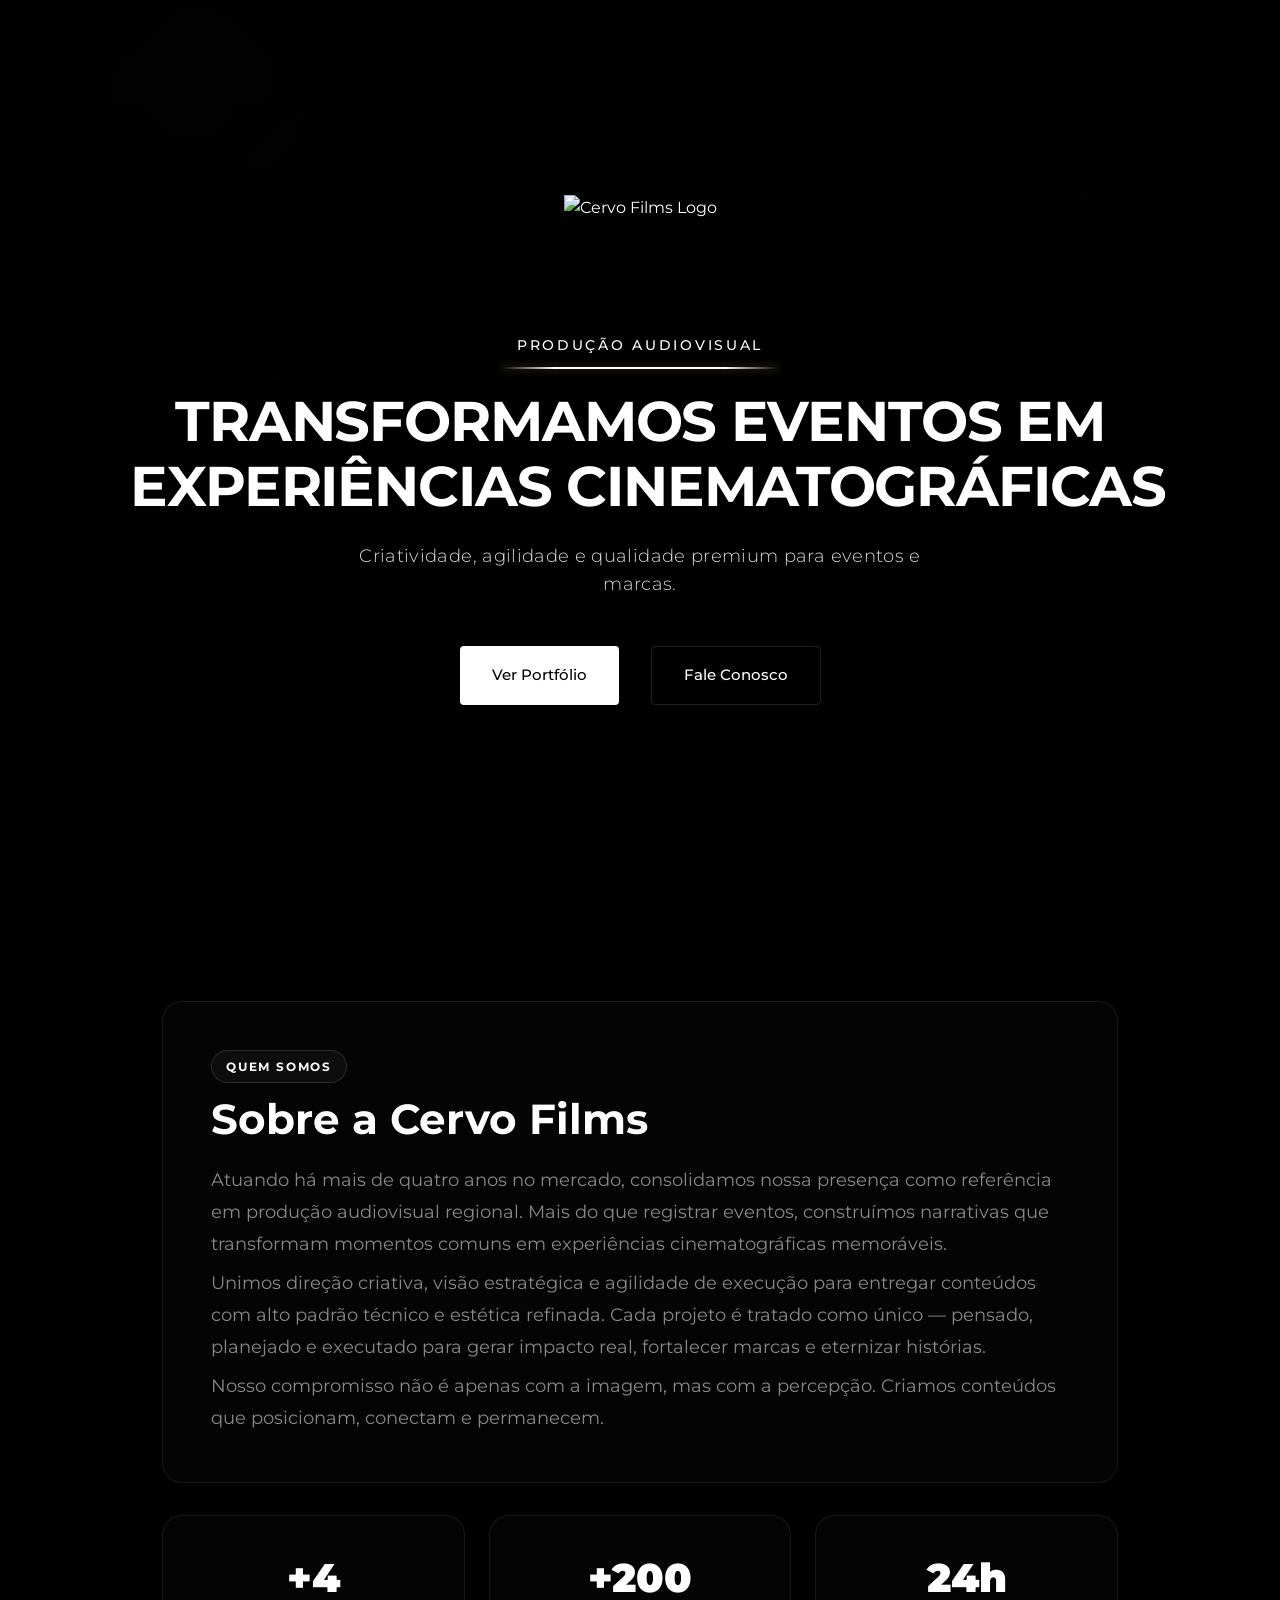
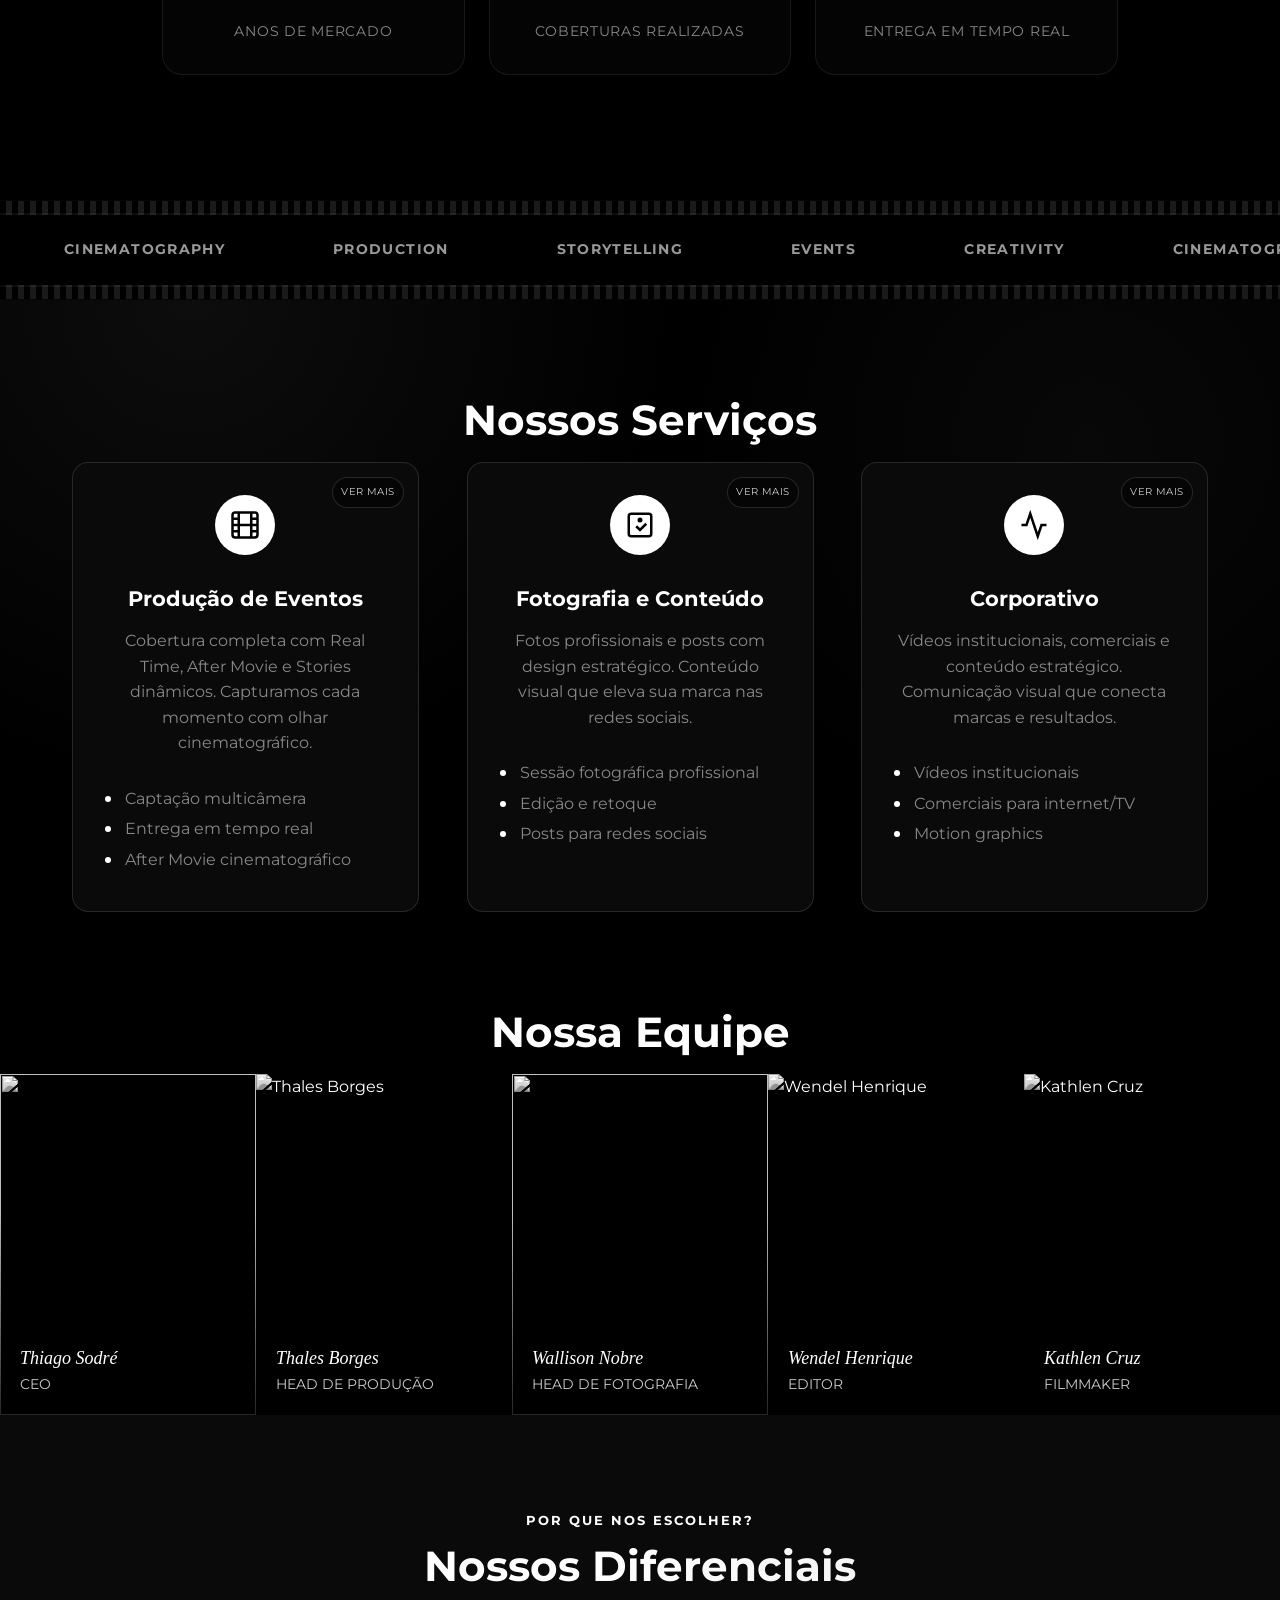
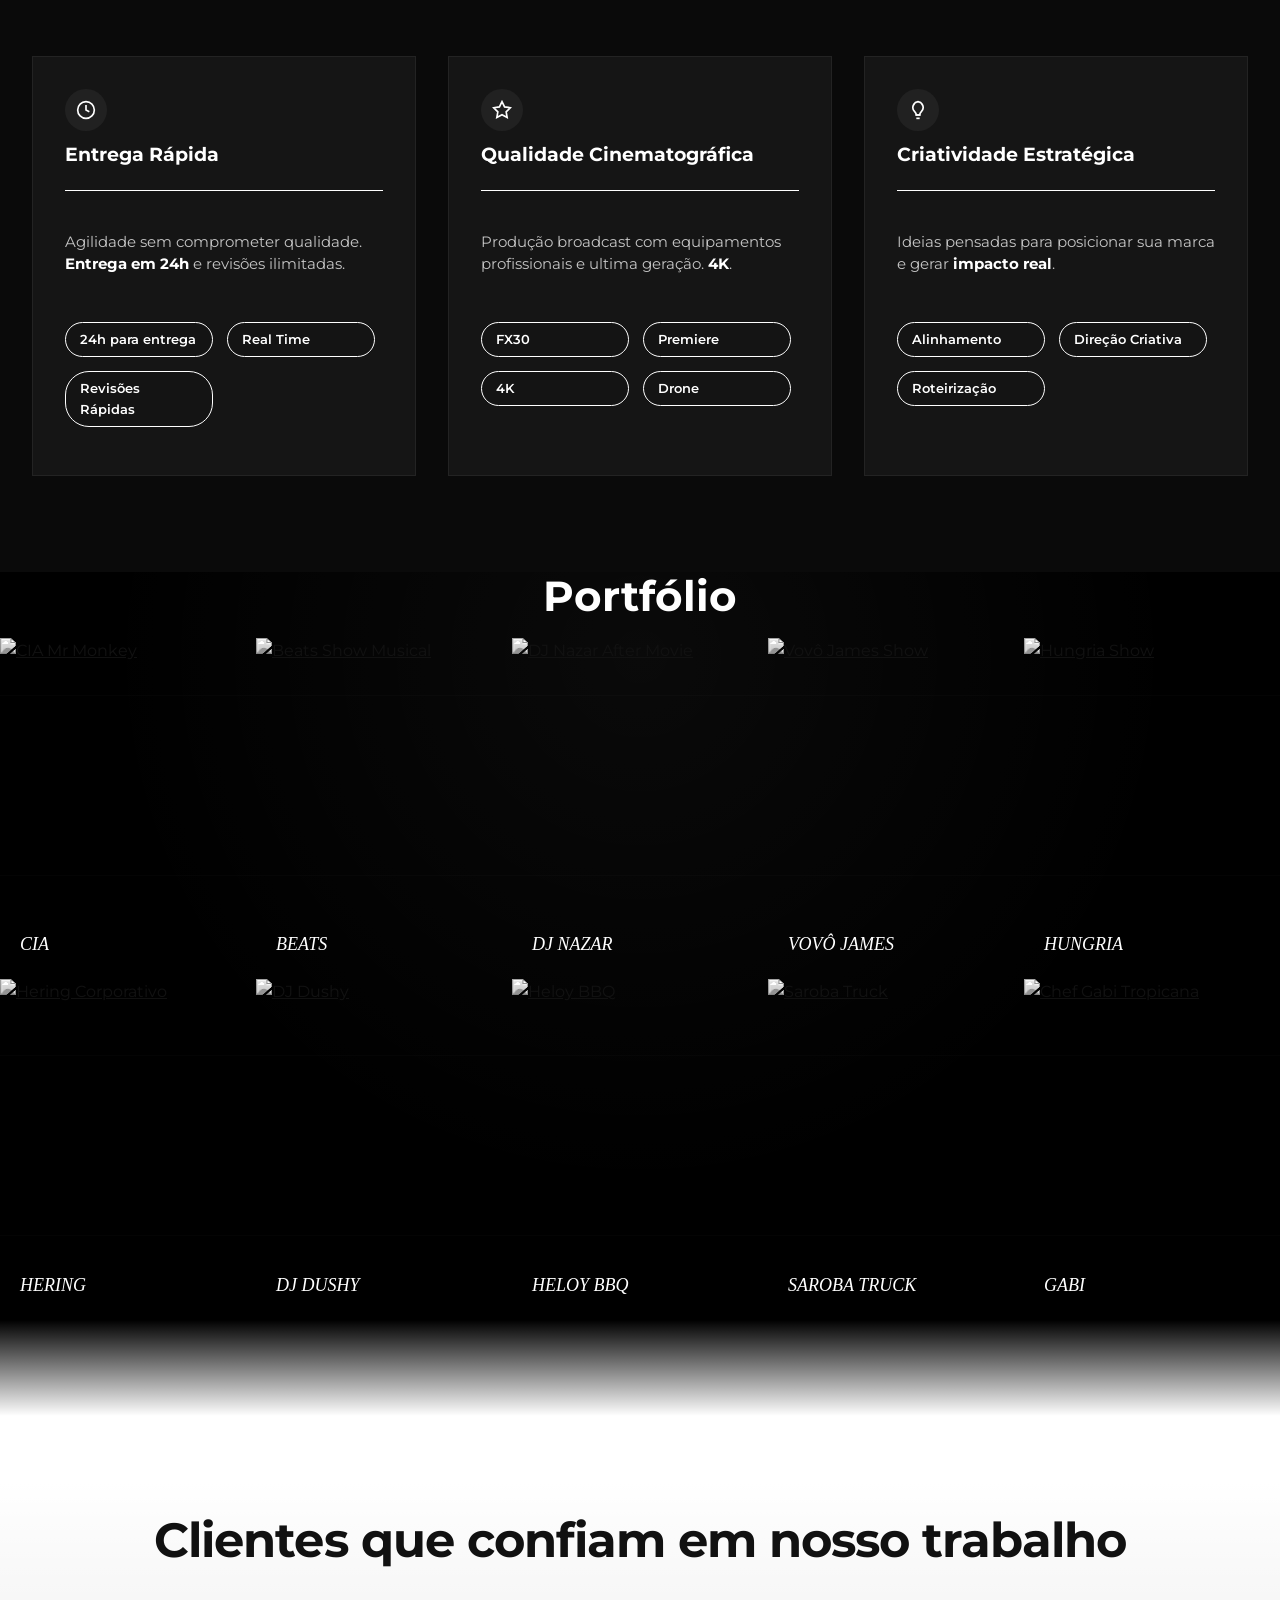
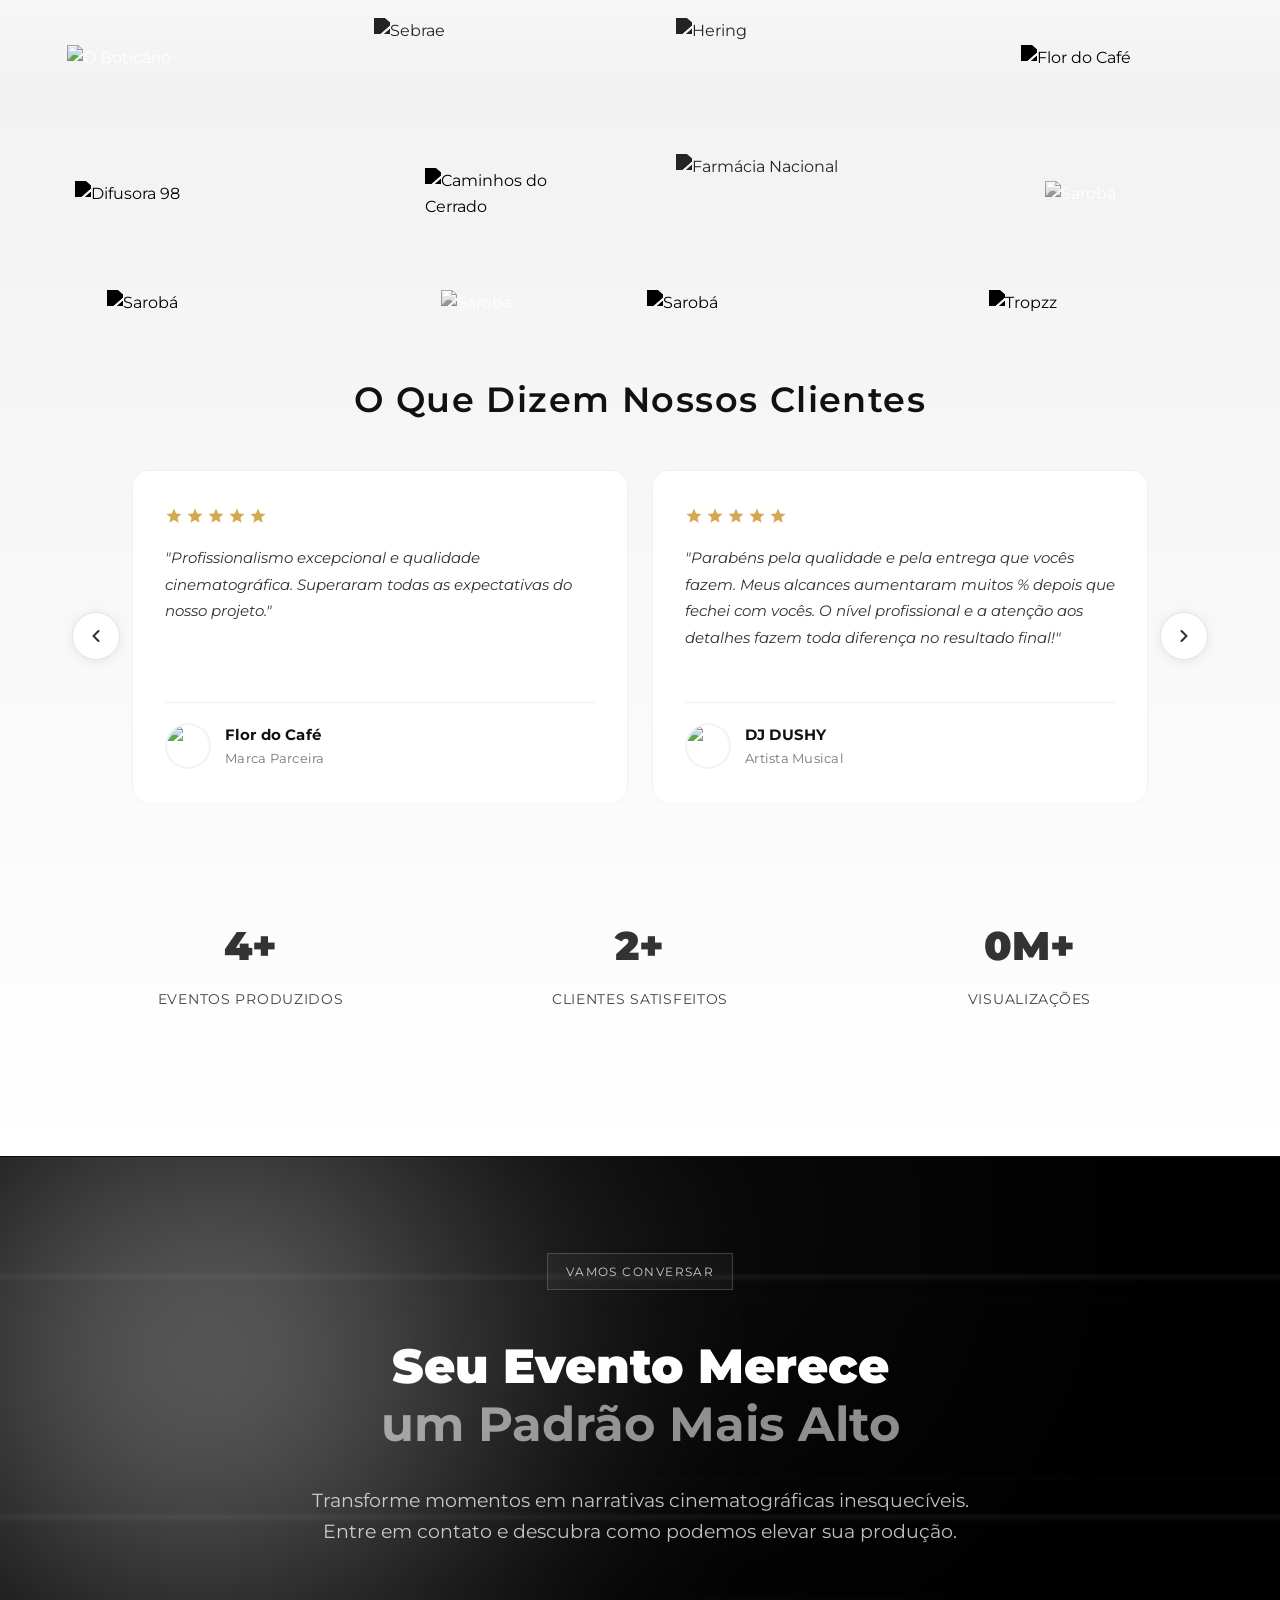
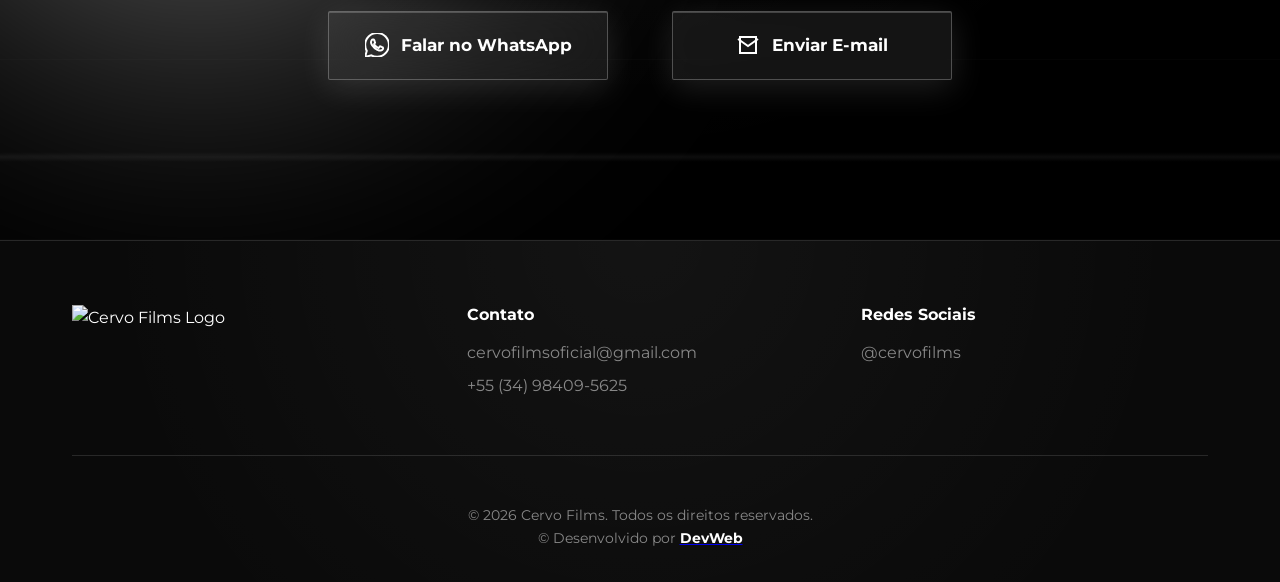
==== commit ed254905: "Add files via upload" ====
--- a/index.html
+++ b/index.html
@@ -5,17 +5,16 @@
     <meta name="viewport" content="width=device-width, initial-scale=1.0">
     <title>Cervo Films - Produção Audiovisual Premium</title>
     <meta name="description" content="Transformamos eventos em experiências cinematográficas. Criatividade, agilidade e qualidade premium para marcas que exigem mais.">
-    <link rel="stylesheet" href="css/roots.css">
+    <link rel="icon" type="image/png" href="https://pub-6ed96f3ac779487aaa566a1e4d9ecd58.r2.dev/Logo-Parceiros/Logo-CervoFilms-BGTransp.png">
     <link rel="stylesheet" href="styles.css">
-    <link rel="stylesheet" href="css/responsivo.css">
-</head>
+    </head>
 <body>
     <!-- Navigation -->
     <header class="header">
         <nav class="nav-container" role="navigation" aria-label="Navegação principal">
                 <div class="nav-brand">
                     <a href="#hero" class="brand-link" aria-label="Cervo Films - Início">
-                        <img src="assets/logo/Logo-CervoFilms-BGTransp.png" alt="Cervo Films Logo" class="brand-logo">
+                        <img src="https://pub-6ed96f3ac779487aaa566a1e4d9ecd58.r2.dev/Logo-Parceiros/Logo-CervoFilms-BGTransp.png" alt="Cervo Films Logo" class="brand-logo" loading="lazy">
                     </a>
                 </div>
                 
@@ -53,8 +52,11 @@
         <section id="hero" class="hero" role="banner">
             <!-- Background Video -->
             <div class="video-background">
-                <div style="padding:56.25% 0 0 0;position:relative;">
+                <div id="videoDesktop" style="padding:56.25% 0 0 0;position:relative;">
                     <iframe src="https://player.vimeo.com/video/1174577608?badge=0&amp;autopause=0&amp;player_id=0&amp;app_id=58479&amp;autoplay=1&amp;muted=1&amp;loop=1&amp;controls=0&amp;title=0&amp;byline=0&amp;portrait=0" frameborder="0" allow="autoplay; fullscreen; picture-in-picture; clipboard-write; encrypted-media; web-share" referrerpolicy="strict-origin-when-cross-origin" style="position:absolute;top:0;left:0;width:100%;height:100%;" title="DEIXA ROLAR VIDEOCLIPE OFICIAL 4K.mp4"></iframe>
+                </div>
+                <div id="videoMobile" style="padding:177.78% 0 0 0;position:relative;">
+                    <iframe src="https://player.vimeo.com/video/1174900423?badge=0&amp;autopause=0&amp;player_id=0&amp;app_id=58479&amp;autoplay=1&amp;muted=1&amp;loop=1" frameborder="0" allow="autoplay; fullscreen; picture-in-picture; clipboard-write; encrypted-media; web-share" referrerpolicy="strict-origin-when-cross-origin" style="position:absolute;top:0;left:0;width:100%;height:100%;" title="UNGRIA"></iframe>
                 </div>
                 <script src="https://player.vimeo.com/api/player.js"></script>
             </div>
@@ -64,16 +66,10 @@
             
             <!-- Hero Content -->
             <div class="container hero-content">
-                <!-- Efeito REC no canto superior direito -->
-                <!-- <div class="rec-indicator">
-                    <div class="rec-dot"></div>
-                    <div class="rec-text">REC</div>
-                </div> -->
-                
                 <div class="hero-text">
                     <!-- Logo da Cervo Films acima do texto -->
                     <div class="hero-logo">
-                        <img src="assets/logo/Logo-CervoFilms-BGTransp.png" alt="Cervo Films Logo" class="hero-logo-img">
+                        <img src="https://pub-6ed96f3ac779487aaa566a1e4d9ecd58.r2.dev/Logo-Parceiros/Logo-CervoFilms-BGTransp.png" alt="Cervo Films Logo" class="hero-logo-img" loading="lazy">
                     </div>
                     <p class="hero-label">PRODUÇÃO AUDIOVISUAL</p>
                     <h1 class="hero-title">
@@ -92,17 +88,24 @@
         <!-- About Section -->
         <section id="about" class="about">
             <!-- Background Video -->
-            <div class="about-video-bg">
-                <iframe 
-                    src="https://www.youtube.com/embed/Z0AnxWrN0bM?si=c0aA8i68yO9Q2qn2&controls=0&autoplay=1&mute=1&loop=1&playlist=Z0AnxWrN0bM&showinfo=0&rel=0&modestbranding=1" 
-                    title="YouTube video player" 
-                    frameborder="0" 
-                    allow="accelerometer; autoplay; clipboard-write; encrypted-media; gyroscope; picture-in-picture; web-share" 
-                    referrerpolicy="strict-origin-when-cross-origin" 
-                    allowfullscreen
-                    class="about-video-iframe">
-                </iframe>
-            </div>
+            <div id="videoAboutDesktop" class="about-video-bg">
+    <iframe 
+        src="https://player.vimeo.com/video/1174868082?autoplay=1&loop=1&autopause=0&muted=1"
+        frameborder="0"
+        allow="autoplay; fullscreen"
+        class="about-video-iframe">
+    </iframe>
+            </div>
+
+        <div id="videoAboutMobile" class="about-video-bg mobile">
+            <iframe 
+                src="https://player.vimeo.com/video/1175166493?autoplay=1&loop=1&autopause=0&muted=1"
+                frameborder="0"
+                allow="autoplay; fullscreen"
+                style="position:absolute;top:0;left:0;width:100%;height:100%;">
+            </iframe>
+        </div>
+            <script src="https://player.vimeo.com/api/player.js"></script>
             <!-- Video Overlay -->
             <div class="about-overlay"></div>
 
@@ -142,6 +145,9 @@
                     </div>
                 </div>
             </div>
+
+                <div class="about-scroll-indicator" id="aboutScrollIndicator"></div>
+
         </section>
 
         <!-- Cinema Film Strip -->
@@ -229,15 +235,15 @@
                             <div class="containerVideo" data-gallery="eventos">
                             <div class="gallery-track">
                                 <div class="gallery-slide">
-                                    <img src="assets/galeriaServices/evento1.PNG" alt="Evento corporativo" loading="lazy">
+                                    <img src="https://pub-6ed96f3ac779487aaa566a1e4d9ecd58.r2.dev/Servicos/Producao-De-Eventos/evento1.PNG" alt="Evento corporativo" loading="lazy">
                                     
                                 </div>
                                 <div class="gallery-slide">
-                                    <img src="assets/galeriaServices/evento2.PNG" alt="Casamento ao vivo" loading="lazy">
+                                    <img src="https://pub-6ed96f3ac779487aaa566a1e4d9ecd58.r2.dev/Portfolio-Capas/Pagode.JPG" alt="Casamento ao vivo" loading="lazy">
                                     
                                 </div>
                                 <div class="gallery-slide">
-                                    <img src="assets/galeriaServices/evento3.PNG" alt="Festival de música" loading="lazy">
+                                    <img src="https://pub-6ed96f3ac779487aaa566a1e4d9ecd58.r2.dev/Servicos/Producao-De-Eventos/evento3.PNG" alt="Festival de música" loading="lazy">
                                     
                                 </div>
                             </div>
@@ -277,8 +283,26 @@
                                 </div>
                             </div>
                         </div>
-                        <div class="containerVideo">
-                            <img src="assets/services/fotografia-conteudo.jpg" alt="Sessão fotográfica profissional pela Cervo Films" loading="lazy">
+                         <div class="containerVideo" data-gallery="eventos">
+                            <div class="gallery-track">
+
+                                <div class="gallery-slide">
+                                    <img src="https://pub-6ed96f3ac779487aaa566a1e4d9ecd58.r2.dev/Servicos/Fotografia-E-Conteudo/DSC01718.jpg" alt="Festival de música" loading="lazy">
+                                    
+                                </div>
+
+
+                                <div class="gallery-slide">
+                                    <img src="https://pub-6ed96f3ac779487aaa566a1e4d9ecd58.r2.dev/Servicos/Fotografia-E-Conteudo/DSC06371.JPG" alt="Evento corporativo" loading="lazy">
+                                    
+                                </div>
+                               
+                                <div class="gallery-slide">
+                                    <img src="https://pub-6ed96f3ac779487aaa566a1e4d9ecd58.r2.dev/Servicos/Fotografia-E-Conteudo/fotografia3.jpg" alt="Festival de música" loading="lazy">
+                                    
+                                </div>
+                            </div>
+                           
                         </div>
                     </article>
 
@@ -312,8 +336,22 @@
                                 </div>
                             </div>
                         </div>
-                        <div class="containerVideo">
-                            <img src="assets/services/corporativo.jpg" alt="Produção de vídeo corporativo pela Cervo Films" loading="lazy">
+                         <div class="containerVideo" data-gallery="eventos">
+                            <div class="gallery-track">
+                                <div class="gallery-slide">
+                                    <img src="https://pub-6ed96f3ac779487aaa566a1e4d9ecd58.r2.dev/Servicos/Corporativo/Corporativo-Eletrica-Gerar.JPG.jpeg" alt="Evento corporativo" loading="lazy">
+                                    
+                                </div>
+                                <div class="gallery-slide">
+                                    <img src="https://pub-6ed96f3ac779487aaa566a1e4d9ecd58.r2.dev/Servicos/Corporativo/Corporativo2.JPG.jpeg" alt="Casamento ao vivo" loading="lazy">
+                                    
+                                </div>
+                                <div class="gallery-slide">
+                                    <img src="https://pub-6ed96f3ac779487aaa566a1e4d9ecd58.r2.dev/Servicos/Corporativo/Corporativo-Eletrica-Gerar.JPG.jpeg" alt="Festival de música" loading="lazy">
+                                    
+                                </div>
+                            </div>
+                           
                         </div>
                     </article>
                 </div>
@@ -321,23 +359,23 @@
         </section>
 
         <!-- Team Section -->
-        <section id="team" class="team">
+        <section id="team" class="team section-centered">
             <div class="container">
                 <h2 class="section-title">Nossa Equipe</h2>
             </div>
            
-            <div class="team-grid">
-
-            <div class="team-card">
-                <img src="assets/team/Thiago-Sodré.jpeg" alt="">
+            <div class="team-grid grid-auto-fit full-viewport">
+
+            <div class="team-card aspect-3-4 card-hover-grayscale">
+                <img src="https://pub-6ed96f3ac779487aaa566a1e4d9ecd58.r2.dev/Equipe-Cervo/Thiago-Sodre.jpeg" alt="">
                 <div class="team-overlay">
                 <p class="team-name">Thiago Sodré</p>
                 <p class="team-role">CEO</p>
                 </div>
             </div>
 
-            <div class="team-card">
-                <img src="assets/team/Thales-Borges.JPG" alt="Thales Borges">
+            <div class="team-card aspect-3-4 card-hover-grayscale">
+                <img src="https://pub-6ed96f3ac779487aaa566a1e4d9ecd58.r2.dev/Equipe-Cervo/Thales-Borges.JPG" alt="Thales Borges">
                 <div class="team-overlay">
                 <p class="team-name">Thales Borges</p>
                 <p class="team-role">HEAD DE PRODUÇÃO</p>
@@ -345,43 +383,27 @@
             </div>
 
             
-            <div class="team-card">
-                <img src="assets/team/Wallison-Nobre.jpeg" alt="">
+            <div class="team-card aspect-3-4 card-hover-grayscale">
+                <img src="https://pub-6ed96f3ac779487aaa566a1e4d9ecd58.r2.dev/Equipe-Cervo/Wallison-Nobre.jpeg" alt="">
                 <div class="team-overlay">
                 <p class="team-name">Wallison Nobre</p>
                 <p class="team-role">HEAD DE FOTOGRAFIA</p>
                 </div>
             </div>
 
-            <div class="team-card">
-                <img src="assets/team/Rayane-Rocha.jpeg" alt="Rayane Rocha">
-                <div class="team-overlay">
-                <p class="team-name">Rayane Rocha</p>
-                <p class="team-role">GESTORA DE PROJETOS</p>
-                </div>
-            </div>
-
-            <div class="team-card">
-                <img src="assets/team/Wendel-Henrique.JPEG" alt="Wendel Henrique">
+            <div class="team-card aspect-3-4 card-hover-grayscale">
+                <img src="https://pub-6ed96f3ac779487aaa566a1e4d9ecd58.r2.dev/Equipe-Cervo/Wendel-Henrique.JPEG" alt="Wendel Henrique">
                 <div class="team-overlay">
                 <p class="team-name">Wendel Henrique</p>
                 <p class="team-role">EDITOR</p>
                 </div>
             </div>
 
-            <div class="team-card">
-                <img src="assets/team/Kathlen-Cruz.jpeg" alt="Kathlen Cruz">
+            <div class="team-card aspect-3-4 card-hover-grayscale">
+                <img src="https://pub-6ed96f3ac779487aaa566a1e4d9ecd58.r2.dev/Equipe-Cervo/Kathlen-Cruz.jpeg" alt="Kathlen Cruz">
                 <div class="team-overlay">
                 <p class="team-name">Kathlen Cruz</p>
                 <p class="team-role">FILMMAKER</p>
-                </div>
-            </div>
-
-            <div class="team-card">
-                <img src="assets/team/Joao-Victor.PNG" alt="">
-                <div class="team-overlay">
-                <p class="team-name">Joao Victor</p>
-                <p class="team-role">DRONEMAKER</p>
                 </div>
             </div>
         </div>
@@ -501,70 +523,178 @@
                         
                         <div class="card-section">
                             <div class="differential-features">
-                                <span class="feature-item">Reuniões de alinhamento</span>
+                                <span class="feature-item">Alinhamento</span>
                                 <span class="feature-item">Direção Criativa</span>
                                 <span class="feature-item">Roteirização</span>
-                                <span class="feature-item"></span>
                             </div>
                         </div>
                     </div>
                 </div>
             </div>
         </section>
+
         <!-- Portfolio Section -->
-        <section id="portfolio" class="portfolio">
-            <div class="container">
-                <h2 class="section-title">Portfólio</h2>
-            </div>
-            <div class="portfolio-grid">
-                <div class="portfolio-card">
-                    <img src="assets/portfolio/CiaMrMonkey.PNG" alt="Evento Itaú" class="portfolio-item">
-                    <div class="portfolio-overlay">
-                        <p class="portfolio-name">CIA</p>
-                    </div>
-                </div>
-                <div class="portfolio-card">
-                    <img src="assets/portfolio/CiaNazar.PNG" alt="Show Musical" class="portfolio-item">
-                    <div class="portfolio-overlay">
-                        <p class="portfolio-name">NAZAR</p>
-                    </div>
-                </div>
-                <div class="portfolio-card">
-                    <img src="assets/portfolio/NazarXMacaubaAfterMovie.PNG" alt="Evento Vogue" class="portfolio-item">
-                    <div class="portfolio-overlay">
-                        <p class="portfolio-name">DJ</p>
-                    </div>
-                </div>
-                <div class="portfolio-card">
-                    <img src="assets/portfolio/VovoJames.png" alt="Público em Show Noturno" class="portfolio-item">
-                    <div class="portfolio-overlay">
-                        <p class="portfolio-name">VOVÔ JAMES</p>
-                    </div>
-                </div>
-                <div class="portfolio-card">
-                    <img src="assets/portfolio/Hungria.JPG" alt="Instalação de Arte Digital" class="portfolio-item">
-                    <div class="portfolio-overlay">
-                        <p class="portfolio-name">HUNGRIA</p>
-                    </div>
-                </div>
-            </div>
+        <section id="portfolio" class="portfolio section-centered">
+        <div class="container">
+            <h2 class="section-title">Portfólio</h2>
+        </div>
+        
+        <div class="portfolio-grid grid-auto-fit full-viewport">
+            <!-- CIA ─────────────────────────────── -->
+            <a href="portfolio-project.html?id=cia" class="portfolio-card aspect-3-4 card-hover-grayscale">
+            <img
+                src="https://pub-6ed96f3ac779487aaa566a1e4d9ecd58.r2.dev/Portfolio-Capas/CiaMrMonkey.PNG"
+                alt="CIA Mr Monkey"
+                class="portfolio-item"
+                loading="lazy">
+            <div class="portfolio-overlay">
+                <p class="portfolio-name">CIA</p>
+            </div>
+            </a>
+        
+            <!-- BEATS ───────────────────────────── -->
+            <a href="portfolio-project.html?id=beats" class="portfolio-card aspect-3-4 card-hover-grayscale">
+            <img
+                src="https://pub-6ed96f3ac779487aaa566a1e4d9ecd58.r2.dev/Portfolio-Capas/Beats.PNG"
+                alt="Beats Show Musical"
+                class="portfolio-item"
+                loading="lazy">
+            <div class="portfolio-overlay">
+                <p class="portfolio-name">BEATS</p>
+            </div>
+            </a>
+        
+            <!-- DJ NAZAR ─────────────────────────── -->
+            <a href="portfolio-project.html?id=djnazar" class="portfolio-card aspect-3-4 card-hover-grayscale">
+            <img
+                src="https://pub-6ed96f3ac779487aaa566a1e4d9ecd58.r2.dev/Portfolio-Capas/NazarXMacaubaAfterMovie.PNG"
+                alt="DJ Nazar After Movie"
+                class="portfolio-item"
+                loading="lazy">
+            <div class="portfolio-overlay">
+                <p class="portfolio-name">DJ NAZAR</p>
+            </div>
+            </a>
+        
+            <!-- VOVÔ JAMES ──────────────────────── -->
+            <a href="portfolio-project.html?id=vovnjames" class="portfolio-card aspect-3-4 card-hover-grayscale">
+            <img
+                src="https://pub-6ed96f3ac779487aaa566a1e4d9ecd58.r2.dev/Portfolio-Capas/VovoJames.png"
+                alt="Vovô James Show"
+                class="portfolio-item"
+                loading="lazy">
+            <div class="portfolio-overlay">
+                <p class="portfolio-name">VOVÔ JAMES</p>
+            </div>
+            </a>
+        
+            <!-- HUNGRIA ─────────────────────────── -->
+            <a href="portfolio-project.html?id=hungria" class="portfolio-card aspect-3-4 card-hover-grayscale">
+            <img
+                src="https://pub-6ed96f3ac779487aaa566a1e4d9ecd58.r2.dev/Portfolio-Capas/Hungria.JPG"
+                alt="Hungria Show"
+                class="portfolio-item"
+                loading="lazy">
+            <div class="portfolio-overlay">
+                <p class="portfolio-name">HUNGRIA</p>
+            </div>
+            </a>
+        
+            <!-- HERING ──────────────────────────── -->
+            <a href="portfolio-project.html?id=hering" class="portfolio-card aspect-3-4 card-hover-grayscale">
+            <img
+                src="https://pub-6ed96f3ac779487aaa566a1e4d9ecd58.r2.dev/Portfolio-Capas/imagem_2026-03-22_121103528.png"
+                alt="Hering Corporativo"
+                class="portfolio-item"
+                loading="lazy">
+            <div class="portfolio-overlay">
+                <p class="portfolio-name">HERING</p>
+            </div>
+            </a>
+        
+            <!-- DJ DUSHY ─────────────────────────── -->
+            <a href="portfolio-project.html?id=djdushy" class="portfolio-card aspect-3-4 card-hover-grayscale">
+            <img
+                src="https://pub-6ed96f3ac779487aaa566a1e4d9ecd58.r2.dev/Portfolio-Capas/DushyPerfil.JPEG"
+                alt="DJ Dushy"
+                class="portfolio-item"
+                loading="lazy">
+            <div class="portfolio-overlay">
+                <p class="portfolio-name">DJ DUSHY</p>
+            </div>
+            </a>
+        
+            <!-- HELOY BBQ ───────────────────────── -->
+            <a href="portfolio-project.html?id=heloibbq" class="portfolio-card aspect-3-4 card-hover-grayscale">
+            <img
+                src="https://pub-6ed96f3ac779487aaa566a1e4d9ecd58.r2.dev/Portfolio-Capas/Heloy.jpg"
+                alt="Heloy BBQ"
+                class="portfolio-item"
+                loading="lazy">
+            <div class="portfolio-overlay">
+                <p class="portfolio-name">HELOY BBQ</p>
+            </div>
+            </a>
+        
+            <!-- SAROBA TRUCK ─────────────────────── -->
+            <a href="portfolio-project.html?id=sarobajtruck" class="portfolio-card aspect-3-4 card-hover-grayscale">
+            <img
+                src="https://pub-6ed96f3ac779487aaa566a1e4d9ecd58.r2.dev/Servicos/Fotografia-E-Conteudo/saroba.jpg.jpeg"
+                alt="Saroba Truck"
+                class="portfolio-item"
+                loading="lazy">
+            <div class="portfolio-overlay">
+                <p class="portfolio-name">SAROBA TRUCK</p>
+            </div>
+            </a>
+        
+            <!-- GABI ────────────────────────────── -->
+            <a href="portfolio-project.html?id=gabi" class="portfolio-card aspect-3-4 card-hover-grayscale">
+            <img
+                src="https://pub-6ed96f3ac779487aaa566a1e4d9ecd58.r2.dev/Portfolio-Capas/GABI.JPG"
+                alt="Chef Gabi Tropicana"
+                class="portfolio-item"
+                loading="lazy">
+            <div class="portfolio-overlay">
+                <p class="portfolio-name">GABI</p>
+            </div>
+            </a>
+        
+        </div>
         </section>
 
         <!-- Social Proof Section -->
-        <section class="social-proof">
+        <section id="social-proof" class="social-proof">
             <div class="container">
                 <div class="social-proof-content">
                     <div class="clients-logos">
                         <h3>Clientes que confiam em nosso trabalho</h3>
                         <div class="logos-grid">
-                            <img class="logoBoticario" src="assets/Logos-Parceiros-Cervo/O-boticario-logo.png" alt="O Boticário" loading="lazy" class="partner-logo partner-logo--boticario">
-                            <img src="assets/Logos-Parceiros-Cervo/Sebrea-logo.png" alt="Sebrae" loading="lazy" class="partner-logo">
-                            <img src="assets/Logos-Parceiros-Cervo/hering-logo.png" alt="Hering" loading="lazy" class="partner-logo">
-                            <img class="logoFlorDoCafe" src="assets/Logos-Parceiros-Cervo/Flor-do-cafe-logo.PNG" alt="Flor do Café" loading="lazy" class="partner-logo">
-                            <img class="logoDifusora98" src="assets/Logos-Parceiros-Cervo/Difusora98-Logo.png" alt="Difusora 98" loading="lazy" class="partner-logo">
-                            <img class="logoCaminhosCerrado" src="assets/Logos-Parceiros-Cervo/CaminhosCerrado-logo.png" alt="Caminhos do Cerrado" loading="lazy" class="partner-logo">
-                            <img src="assets/Logos-Parceiros-Cervo/farmacianacional_logo.png" alt="Farmácia Nacional" loading="lazy" class="partner-logo">
-                            <img class="logoSaroba" src="assets/Logos-Parceiros-Cervo/Saroba-truck.png" alt="Sarobá" loading="lazy" class="partner-logo">
+                            <img class="logoBoticario" src="https://pub-6ed96f3ac779487aaa566a1e4d9ecd58.r2.dev/Logo-Parceiros/O-boticario-logo.png" alt="O Boticário" loading="lazy" class="partner-logo partner-logo--boticario">
+                            <img src="https://pub-6ed96f3ac779487aaa566a1e4d9ecd58.r2.dev/Logo-Parceiros/Sebrea-logo.png" alt="Sebrae" loading="lazy" class="partner-logo">
+                            <img src="https://pub-6ed96f3ac779487aaa566a1e4d9ecd58.r2.dev/Logo-Parceiros/hering-logo.png" alt="Hering" loading="lazy" class="partner-logo">
+                            <img class="logoFlorDoCafe" src="https://pub-6ed96f3ac779487aaa566a1e4d9ecd58.r2.dev/Logo-Parceiros/Flor-do-cafe-logo.PNG" alt="Flor do Café" loading="lazy" class="partner-logo">
+                            <img class="logoDifusora98" src="https://pub-6ed96f3ac779487aaa566a1e4d9ecd58.r2.dev/Logo-Parceiros/Difusora98-Logo.png" alt="Difusora 98" loading="lazy" class="partner-logo">
+                            <img class="logoCaminhosCerrado" src="https://pub-6ed96f3ac779487aaa566a1e4d9ecd58.r2.dev/Logo-Parceiros/CaminhosCerrado-logo.png" alt="Caminhos do Cerrado" loading="lazy" class="partner-logo">
+                            <img src="https://pub-6ed96f3ac779487aaa566a1e4d9ecd58.r2.dev/Logo-Parceiros/farmacianacional_logo.png" alt="Farmácia Nacional" loading="lazy" class="partner-logo">
+                            <img class="logoSaroba" src="https://pub-6ed96f3ac779487aaa566a1e4d9ecd58.r2.dev/Logo-Parceiros/Saroba-truck.png" alt="Sarobá" loading="lazy" class="partner-logo">
+
+                              <img class="logoHeloy" src="https://pub-6ed96f3ac779487aaa566a1e4d9ecd58.r2.dev/Logo-Parceiros/HeloyBBK-logo.png" alt="Sarobá" loading="lazy" class="partner-logo">
+
+                               <img class="logoSaroba" src="https://pub-6ed96f3ac779487aaa566a1e4d9ecd58.r2.dev/Logo-Parceiros/MisturaBoa-logo.png" alt="Sarobá" loading="lazy" class="partner-logo">
+
+
+
+                               <img class="logoDushy" src="https://pub-6ed96f3ac779487aaa566a1e4d9ecd58.r2.dev/Logo-Parceiros/DushyDj-logo.png" alt="Sarobá" loading="lazy" class="partner-logo">
+
+
+                                <img class="logoTropzz" src="https://pub-6ed96f3ac779487aaa566a1e4d9ecd58.r2.dev/Logo-Parceiros/Tropzz-logo.png" alt="Tropzz" loading="lazy" class="partner-logo">
+
+
+
+
+
+
                         </div>
                     </div>
 
@@ -587,7 +717,7 @@
                                         </div>
                                         <blockquote class="rv__text">"Profissionalismo excepcional e qualidade cinematográfica. Superaram todas as expectativas do nosso projeto."</blockquote>
                                         <div class="rv__author">
-                                            <img src="assets/team/Thiago-Sodre.JPG" alt="Flor do Café" class="rv__avatar" loading="lazy">
+                                            <img src="https://pub-6ed96f3ac779487aaa566a1e4d9ecd58.r2.dev/Logo-Parceiros/Flor-do-cafe-logo.PNG" alt="Flor do Café" class="rv__avatar" loading="lazy">
                                             <div class="rv__info">
                                                 <span class="rv__name">Flor do Café</span>
                                                 <span class="rv__role">Marca Parceira</span>
@@ -605,7 +735,7 @@
                                         </div>
                                         <blockquote class="rv__text">"Parabéns pela qualidade e pela entrega que vocês fazem. Meus alcances aumentaram muitos % depois que fechei com vocês. O nível profissional e a atenção aos detalhes fazem toda diferença no resultado final!"</blockquote>
                                         <div class="rv__author">
-                                            <img src="assets/team/Walisson-Nobre.JPG" alt="DJ DUSHY" class="rv__avatar" loading="lazy">
+                                            <img src="https://pub-6ed96f3ac779487aaa566a1e4d9ecd58.r2.dev/Portfolio-Capas/DushyPerfil.JPEG" alt="DJ DUSHY" class="rv__avatar" loading="lazy">
                                             <div class="rv__info">
                                                 <span class="rv__name">DJ DUSHY</span>
                                                 <span class="rv__role">Artista Musical</span>
@@ -623,7 +753,7 @@
                                         </div>
                                         <blockquote class="rv__text">"Trabalho diferenciado demais. Qualidade, criatividade e profissionalismo em cada foto. Quem contratar não vai se arrepender, serviço top. Recomendo demais!"</blockquote>
                                         <div class="rv__author">
-                                            <img src="assets/team/Walisson-Nobre.JPG" alt="Thiago Camargo" class="rv__avatar" loading="lazy">
+                                            <img src="https://pub-6ed96f3ac779487aaa566a1e4d9ecd58.r2.dev/Avaliacoes-Clientes/Thiago-Saroba.jpeg" alt="Thiago Camargo" class="rv__avatar" loading="lazy">
                                             <div class="rv__info">
                                                 <span class="rv__name">Thiago Camargo</span>
                                                 <span class="rv__role">Organizador da Saroba Truck</span>
@@ -641,7 +771,7 @@
                                         </div>
                                         <blockquote class="rv__text">"Trabalhar com essa equipe foi uma experiência incrível. Ficou claro o cuidado e o profissionalismo em cada detalhe. Captaram a essência do nosso trabalho. O resultado superou nossas expectativas. Recomendo de olhos fechados."</blockquote>
                                         <div class="rv__author">
-                                            <img src="assets/avaliacoes/chefe-gabi.JPEG" alt="Chef Gabi Tropicana" class="rv__avatar" loading="lazy">
+                                            <img src="https://pub-6ed96f3ac779487aaa566a1e4d9ecd58.r2.dev/Avaliacoes-Clientes/chefe-gabi.JPEG" alt="Chef Gabi Tropicana" class="rv__avatar" loading="lazy">
                                             <div class="rv__info">
                                                 <span class="rv__name">Chef Gabi Tropicana</span>
                                                 <span class="rv__role">Embaixadora da Gastronomia do Cerrado</span>
@@ -719,13 +849,12 @@
         <div class="container">
             <div class="footer-content">
                 <div class="footer-brand">
-                    <h3>CERVO<span>FILMS</span></h3>
-                    <p>Transformamos eventos em experiências cinematográficas.</p>
+                    <img src="https://pub-6ed96f3ac779487aaa566a1e4d9ecd58.r2.dev/Logo-Parceiros/Logo-CervoFilms-BGTransp.png" alt="Cervo Films Logo" class="brand-logo">
                 </div>
                 <div class="footer-contact">
                     <h4>Contato</h4>
-                    <p>cervofilms@cervofilm.com</p>
-                    <p>+55 98409-5625</p>
+                    <p>cervofilmsoficial@gmail.com</p>
+                    <p>+55 (34) 98409-5625</p>
                 </div>
                 <div class="footer-social">
                     <h4>Redes Sociais</h4>
@@ -735,7 +864,8 @@
                 </div>
             </div>
             <div class="footer-bottom">
-                <p>&copy; 2024 Cervo Films. Todos os direitos reservados.</p>
+                <p>&copy; 2026 Cervo Films. Todos os direitos reservados.</p>
+                <p>&copy; Desenvolvido por <a href="https://www.getdevweb.com.br" target="_blank" rel="noopener"><strong>DevWeb</strong></a></p>
             </div>
         </div>
     </footer>
@@ -748,38 +878,6 @@
         <span class="whatsapp-text">Fale Conosco</span>
     </a>
 
-    <script src="https://cdn.jsdelivr.net/npm/bootstrap@5.3.0/dist/js/bootstrap.bundle.min.js"></script>
-    <script src="script.js"></script>
-    
-    <!-- Navbar Scroll Script -->
-    <script>
-        document.addEventListener('DOMContentLoaded', function() {
-            const header = document.querySelector('.header');
-            const hero = document.querySelector('.hero');
-            const whatsappBtn = document.getElementById('whatsapp-float');
-            
-            // Mostrar navbar e botão WhatsApp quando rolar para baixo da hero section
-            function handleScroll() {
-                const heroHeight = hero.offsetHeight;
-                const scrollPosition = window.scrollY;
-                
-                if (scrollPosition > heroHeight * 0.8) {
-                    header.classList.remove('hidden');
-                    header.classList.add('visible');
-                    whatsappBtn.classList.add('visible');
-                } else {
-                    header.classList.remove('visible');
-                    header.classList.add('hidden');
-                    whatsappBtn.classList.remove('visible');
-                }
-            }
-            
-            // Verificar scroll inicial
-            handleScroll();
-            
-            // Adicionar listener de scroll
-            window.addEventListener('scroll', handleScroll);
-        });
-    </script>
+    <script src="js/indexPage/main.js" type="module" defer></script>
 </body>
 </html>
--- a/styles.css
+++ b/styles.css
@@ -1,3010 +1,34 @@
-/* Reset and Base Styles */
-* {
-    margin: 0;
-    padding: 0;
-    box-sizing: border-box;
-}
-
-:root {
-    --color-primary: #ffffff;
-    --color-secondary: #f5f5f5;
-    --color-accent: #ffffff;
-    --color-background: #000000;
-    --color-surface: #0a0a0a;
-    --color-surface-light: #1a1a1a;
-    --color-text: #ffffff;
-    --color-text-muted: #888888;
-    --color-border: #333333;
-    --color-border-soft: rgba(255, 255, 255, 0.12);
-    --color-highlight-soft: rgba(255, 255, 255, 0.06);
-    
-    --spacing-xs: 0.5rem;
-    --spacing-sm: 1rem;
-    --spacing-md: 2rem;
-    --spacing-lg: 3rem;
-    --spacing-xl: 4rem;
-    --spacing-xxl: 6rem;
-    
-    --border-radius-sm: 4px;
-    --border-radius-md: 8px;
-    --border-radius-lg: 12px;
-    
-    --transition-fast: 0.2s ease;
-    --transition-medium: 0.3s ease;
-    --transition-slow: 0.5s ease;
-    
-    --shadow-sm: 0 2px 8px rgba(0, 0, 0, 0.3);
-    --shadow-md: 0 4px 16px rgba(0, 0, 0, 0.4);
-    --shadow-lg: 0 8px 32px rgba(0, 0, 0, 0.5);
-}
-
-html {
-    scroll-behavior: smooth;
-}
-
-body {
-    font-family: var(--font-primary);
-    background-color: var(--color-background);
-    background-image:
-        radial-gradient(900px circle at 15% 10%, rgba(255, 255, 255, 0.06), transparent 55%),
-        radial-gradient(700px circle at 85% 25%, rgba(255, 255, 255, 0.04), transparent 55%),
-        radial-gradient(900px circle at 50% 100%, rgba(255, 255, 255, 0.03), transparent 60%),
-        repeating-linear-gradient(0deg, rgba(255, 255, 255, 0.02), rgba(255, 255, 255, 0.02) 1px, transparent 1px, transparent 140px),
-        repeating-linear-gradient(90deg, rgba(255, 255, 255, 0.015), rgba(255, 255, 255, 0.015) 1px, transparent 1px, transparent 180px);
-    background-attachment: fixed;
-    color: var(--color-text);
-    line-height: 1.6;
-    overflow-x: hidden;
-}
-
-.container {
-    max-width: 1200px;
-    margin: 0 auto;
-    padding: 0 var(--spacing-md);
-}
-
-/* Typography */
-h1, h2, h3, h4, h5, h6 {
-    font-weight: var(--font-weight-semibold);
-    line-height: 1.2;
-    margin-bottom: var(--spacing-sm);
-}
-
-.section-title {
-    font-size: clamp(2rem, 5vw, 3rem);
-    font-weight: var(--font-weight-bold);
-    text-align: center;
-    letter-spacing: -0.02em;
-}
-
-/* Buttons */
-.btn {
-    display: inline-flex;
-    align-items: center;
-    gap: var(--spacing-xs);
-    padding: var(--spacing-sm) var(--spacing-md);
-    border: none;
-    border-radius: var(--border-radius-sm);
-    font-family: var(--font-primary);
-    font-size: 0.95rem;
-    font-weight: var(--font-weight-medium);
-    text-decoration: none;
-    cursor: pointer;
-    transition: all var(--transition-medium);
-    position: relative;
-    overflow: hidden;
-}
-
-.btn-primary {
-    background-color: var(--color-primary);
-    color: var(--color-background);
-}
-
-.btn-primary:hover {
-    background-color: var(--color-secondary);
-    transform: translateY(-2px);
-    box-shadow: var(--shadow-md);
-}
-
-.btn-secondary {
-    background-color: transparent;
-    color: var(--color-primary);
-    border: 1px solid var(--color-border-soft);
-}
-
-.btn-secondary:hover {
-    background-color: var(--color-surface);
-    border-color: var(--color-primary);
-    transform: translateY(-2px);
-}
-
-.btn-whatsapp {
-    background-color: #25d366;
-    color: white;
-    font-size: 1.1rem;
-    padding: var(--spacing-md) var(--spacing-lg);
-}
-
-.btn-whatsapp:hover {
-    background-color: #128c7e;
-    transform: translateY(-3px);
-    box-shadow: var(--shadow-lg);
-}
-
-/* WhatsApp Float Button - Preto e Branco */
-.whatsapp-float {
-    position: fixed;
-    bottom: 20px;
-    right: 20px;
-    width: 60px;
-    height: 60px;
-    background-color: var(--color-primary);
-    color: var(--color-background);
-    border-radius: 50%;
-    display: flex;
-    align-items: center;
-    justify-content: center;
-    text-decoration: none;
-    box-shadow: 0 4px 12px rgba(255, 255, 255, 0.2);
-    z-index: 1000;
-    transition: all 0.3s ease, transform 0.3s ease, opacity 0.3s ease;
-    border: 2px solid var(--color-border-soft);
-    transform: translateY(100px);
-    opacity: 0;
-}
-
-.whatsapp-float.visible {
-    transform: translateY(0);
-    opacity: 1;
-}
-
-.whatsapp-float svg {
-    width: 32px;
-    height: 32px;
-    flex-shrink: 0;
-}
-
-.whatsapp-text {
-    font-size: 0;
-    font-weight: var(--font-weight-semibold);
-    color: var(--color-background);
-    white-space: nowrap;
-    overflow: hidden;
-    transition: all 0.3s ease;
-    opacity: 0;
-}
-
-.whatsapp-float:hover .whatsapp-text {
-    font-size: 0.9rem;
-    margin-left: 8px;
-    opacity: 1;
-}
-
-.whatsapp-float:hover {
-    width: auto;
-    padding: 0 20px;
-    border-radius: 30px;
-    transform: scale(1);
-}
-
-.btn-large {
-    padding: var(--spacing-md) var(--spacing-xl);
-    font-size: 1.1rem;
-}
-
-/* Navigation */
-.header {
-    position: fixed;
-    top: 0;
-    left: 0;
-    width: 100%;
-    z-index: 1000;
-    background: rgba(0, 0, 0, 0.8);
-    backdrop-filter: blur(20px);
-    transition: all 0.3s ease;
-    transform: translateY(-100%);
-    opacity: 0;
-}
-
-.header.visible {
-    transform: translateY(0);
-    opacity: 1;
-}
-
-.header.hidden {
-    transform: translateY(-100%);
-    opacity: 0;
-}
-
-.nav-container {
-    max-width: 1200px;
-    margin: 0 auto;
-    padding: 0 var(--spacing-md);
-    display: flex;
-    justify-content: center;
-    align-items: center;
-    height: 80px;
-    position: relative;
-}
-
-/* Logo Brand - posicionado corretamente */
-.nav-brand {
-    display: flex;
-    align-items: center;
-    position: absolute;
-    left: 20px;
-    top: 50%;
-    transform: translateY(-50%);
-    width: 260px;
-    z-index: 3;
-}
-
-/* Container central para o menu - ocupa todo o centro */
-.nav-center {
-    display: flex;
-    justify-content: center;
-    align-items: center;
-    width: 100%;
-    position: relative;
-    z-index: 5;
-}
-
-/* Efeito REC no canto superior direito da hero */
-.rec-indicator {
-    position: absolute;
-    top: 10px;
-    right: 10px;
-    display: flex;
-    align-items: center;
-    gap: 8px;
-    z-index: 1000;
-    animation: recBlink 1.5s ease-in-out infinite;
-}
-
-.rec-dot {
-    width: 14px;
-    height: 14px;
-    background: #ff0000;
-    border-radius: 50%;
-    box-shadow: 0 0 12px rgba(255, 0, 0, 0.5);
-    animation: recPulse 1s ease-in-out infinite;
-}
-
-.rec-text {
-    color: #ff0000;
-    font-family: 'Poppins', monospace;
-    font-size: 16px;
-    font-weight: var(--font-weight-bold);
-    letter-spacing: 2px;
-    text-shadow: 0 0 10px rgba(255, 0, 0, 0.8);
-    animation: recTextGlow 1.5s ease-in-out infinite;
-}
-
-@keyframes recBlink {
-    0%, 100% { opacity: 1; }
-    50% { opacity: 0.3; }
-}
-
-@keyframes recPulse {
-    0%, 100% { transform: scale(1); }
-    50% { transform: scale(1.2); }
-}
-
-@keyframes recTextGlow {
-    0%, 100% { 
-        text-shadow: 0 0 8px rgba(255, 0, 0, 0.8);
-    }
-    50% { 
-        text-shadow: 0 0 15px rgba(255, 0, 0, 1);
-    }
-}
-
-.brand-link {
-    display: flex;
-    align-items: center;
-    text-decoration: none;
-    transition: all var(--transition-medium);
-}
-
-.brand-logo {
-    height: 60px;
-    width: auto;
-    transition: all var(--transition-medium);
-    position: relative;
-    left: 0;
-    top: 0;
-    transform: none;
-}
-
-.brand-link:hover .brand-logo {
-    transform: scale(1.05);
-    filter: brightness(1.2);
-}
-
-/* Ajuste do menu para centralizar perfeitamente */
-.nav-menu {
-    display: flex;
-    list-style: none;
-    margin: 0;
-    padding: 0;
-    gap: 2rem;
-    align-items: center;
-    position: relative;
-}
-
-/* Botão CTA à direita */
-.nav-cta {
-    position: absolute;
-    right: 80px;
-    top: 50%;
-    transform: translateY(-50%);
-    z-index: 4;
-}
-
-.nav-cta-btn {
-    padding: 0.5rem 1rem;
-    font-size: 0.8rem;
-    font-weight: var(--font-weight-semibold);
-    letter-spacing: 0.05em;
-    text-transform: uppercase;
-    text-decoration: none;
-    transition: all var(--transition-medium);
-    border-radius: var(--border-radius-sm);
-}
-
-.logo {
-    flex: 1;
-}
-
-.logo img{
-    width: 8rem;
-}
-
-.logo h1 {
-    font-size: 1.3rem;
-    font-weight: var(--font-weight-black);
-    letter-spacing: -0.02em;
-    color: var(--color-primary);
-}
-
-.logo span {
-    color: var(--color-primary);
-}
-
-.nav-menu {
-    display: flex;
-    list-style: none;
-    gap: var(--spacing-xl);
-    flex: 2;
-    justify-content: center;
-}
-
-.nav-link {
-    color: var(--color-text);
-    text-decoration: none;
-    font-weight: var(--font-weight-normal);
-    font-size: 0.9rem;
-    letter-spacing: 0.05em;
-    text-transform: uppercase;
-    transition: color var(--transition-fast);
-    position: relative;
-}
-
-.nav-link::after {
-    content: '';
-    position: absolute;
-    bottom: -5px;
-    left: 0;
-    width: 0;
-    height: 1px;
-    background-color: var(--color-primary);
-    transition: width var(--transition-medium);
-}
-
-.nav-link:hover::after {
-    width: 100%;
-}
-
-.nav-contact {
-    flex: 1;
-    display: flex;
-    justify-content: flex-end;
-}
-
-.btn-contact {
-    position: relative;
-    isolation: isolate;
-    background: linear-gradient(135deg, var(--color-primary), var(--color-secondary));
-    background-size: 180% 180%;
-    color: var(--color-background);
-    padding: var(--spacing-xs) var(--spacing-md);
-    border: none;
-    border-radius: var(--border-radius-sm);
-    font-family: var(--font-primary);
-    font-size: 0.8rem;
-    font-weight: var(--font-weight-medium);
-    letter-spacing: 0.05em;
-    text-transform: uppercase;
-    cursor: pointer;
-    transition: all var(--transition-medium);
-    text-decoration: none;
-    box-shadow: 0 10px 22px rgba(0, 0, 0, 0.25);
-    animation: subtlePulse 3s ease-in-out infinite;
-}
-
-.btn-contact:hover {
-    border: 2px solid rgba(255, 255, 255, 0.3);
-    padding: calc(var(--spacing-xs) - 2px) var(--spacing-md);
-    animation: none;
-}
-
-.btn-contact:focus-visible{
-    outline: 2px solid rgba(255, 255, 255, 0.85);
-    outline-offset: 3px;
-    animation: none;
-}
-
-@keyframes subtlePulse {
-    0%, 100% {
-        transform: scale(1);
-    }
-    50% {
-        transform: scale(1.05);
-    }
-}
-
-.nav-toggle {
-    display: none;
-    flex-direction: column;
-    gap: 4px;
-    background: none;
-    border: none;
-    cursor: pointer;
-    padding: 5px;
-    position: absolute;
-    right: 20px;
-    top: 50%;
-    transform: translateY(-50%);
-    z-index: 10;
-}
-
-.nav-toggle span {
-    width: 25px;
-    height: 2px;
-    background-color: var(--color-primary);
-    transition: all var(--transition-medium);
-}
-
-/* Cinema Film Strip */
-.cinema-strip {
-    background: #000;
-    padding: 25px 0;
-    overflow: hidden;
-    position: relative;
-    height: 100px;
-    border-top: 1px solid rgba(255, 255, 255, 0.02);
-    border-bottom: 1px solid rgba(255, 255, 255, 0.02);
-    box-shadow: 
-        inset 0 4px 20px rgba(0, 0, 0, 0.9),
-        0 8px 32px rgba(0, 0, 0, 0.7);
-}
-
-/* Perfurações da fita de filme escuras */
-.cinema-strip::before,
-.cinema-strip::after {
-    content: '';
-    position: absolute;
-    left: 0;
-    right: 0;
-    height: 12px;
-    background: repeating-linear-gradient(
-        90deg,
-        transparent 0 6px,
-        rgba(255, 255, 255, 0.1) 6px 12px,
-        transparent 12px 18px,
-        rgba(255, 255, 255, 0.1) 18px 24px
-    );
-    z-index: 1;
-}
-
-.cinema-strip::before {
-    top: 0;
-    border-bottom: 2px solid rgba(255, 255, 255, 0.05);
-    box-shadow: 0 2px 8px rgba(0, 0, 0, 0.5);
-}
-
-.cinema-strip::after {
-    bottom: 0;
-    border-top: 2px solid rgba(255, 255, 255, 0.05);
-    box-shadow: 0 -2px 8px rgba(0, 0, 0, 0.5);
-}
-
-/* Claquete Cinematográfica ultra dark */
-.clapper-board {
-    position: absolute;
-    left: -150px;
-    top: 50%;
-    transform: translateY(-50%) rotate(-12deg);
-    width: 120px;
-    height: 90px;
-    background: linear-gradient(135deg, #000, #0a0a0a);
-    border: 3px solid rgba(255, 255, 255, 0.05);
-    box-shadow: 
-        0 8px 24px rgba(0, 0, 0, 0.9),
-        inset 0 2px 8px rgba(0, 0, 0, 0.8);
-    z-index: 10;
-    animation: clapperSwing 4s ease-in-out infinite;
-}
-
-.clapper-top {
-    height: 35px;
-    background: linear-gradient(135deg, #0a0a0a, #1a1a1a);
-    border-bottom: 3px solid rgba(255, 255, 255, 0.08);
-    position: relative;
-    overflow: hidden;
-}
-
-.clapper-lines {
-    width: 100%;
-    height: 100%;
-    background: repeating-linear-gradient(
-        45deg,
-        transparent 0 4px,
-        rgba(255, 255, 255, 0.08) 4px 8px,
-        transparent 8px 12px
-    );
-}
-
-.clapper-bottom {
-    height: 55px;
-    display: flex;
-    flex-direction: column;
-    justify-content: center;
-    align-items: center;
-    padding: 8px;
-    gap: 4px;
-}
-
-.clapper-text {
-    font-size: 0.8rem;
-    font-weight: var(--font-weight-black);
-    color: rgba(255, 255, 255, 0.7);
-    text-transform: uppercase;
-    letter-spacing: 0.08em;
-    text-shadow: 0 2px 4px rgba(0, 0, 0, 0.9);
-}
-
-.clapper-scene,
-.clapper-take {
-    font-size: 0.55rem;
-    color: rgba(255, 255, 255, 0.4);
-    text-transform: uppercase;
-    letter-spacing: 0.08em;
-    text-shadow: 0 1px 3px rgba(0, 0, 0, 0.9);
-}
-
-@keyframes clapperSwing {
-    0%, 100% {
-        transform: translateY(-50%) rotate(-12deg);
-    }
-    50% {
-        transform: translateY(-50%) rotate(-8deg);
-    }
-}
-
-.film-track {
-    display: flex;
-    animation: scroll 18s linear infinite;
-    position: relative;
-    z-index: 2;
-    height: 100%;
-    align-items: center;
-}
-
-.film-content {
-    display: flex;
-    gap: 60px;
-    padding: 0 40px;
-    white-space: nowrap;
-}
-
-.film-item {
-    display: inline-flex;
-    align-items: center;
-    gap: 12px;
-    font-size: 0.85rem;
-    font-weight: var(--font-weight-bold);
-    letter-spacing: 0.1em;
-    text-transform: uppercase;
-    color: rgba(255, 255, 255, 0.6);
-    padding: 12px 24px;
-    background: transparent;
-    border: none;
-    border-radius: 0;
-    transition: all 0.4s cubic-bezier(0.175, 0.885, 0.32, 1.275);
-    position: relative;
-    overflow: hidden;
-    backdrop-filter: none;
-    box-shadow: none;
-}
-
-/* Efeito shine sutil nos itens */
-.film-item::before {
-    content: '';
-    position: absolute;
-    top: 0;
-    left: -100%;
-    width: 100%;
-    height: 100%;
-    background: linear-gradient(90deg, transparent, rgba(255, 255, 255, 0.05), transparent);
-    transition: left 0.8s ease;
-}
-
-.film-item:hover {
-    color: rgba(255, 255, 255, 0.8);
-    background: transparent;
-    border: none;
-    transform: scale(1.05) translateY(-2px);
-    box-shadow: none;
-}
-
-.film-item:hover::before {
-    left: 100%;
-}
-
-@keyframes scroll {
-    0% {
-        transform: translateX(0);
-    }
-    100% {
-        transform: translateX(-50%);
-    }
-}
-
-/* Pausar animação no hover */
-.cinema-strip:hover .film-track {
-    animation-play-state: paused;
-}
-
-/* Responsive */
-@media (max-width: 768px) {
-    .cinema-strip {
-        height: 80px;
-        padding: 20px 0;
-    }
-    
-    .film-item {
-        font-size: 0.75rem;
-        padding: 10px 20px;
-        gap: 10px;
-    }
-    
-    .film-content {
-        gap: 40px;
-        padding: 0 30px;
-    }
-    
-    .clapper-board {
-        width: 100px;
-        height: 75px;
-        left: -120px;
-    }
-}
-
-@media (max-width: 480px) {
-    .cinema-strip {
-        height: 60px;
-        padding: 15px 0;
-    }
-    
-    .film-item {
-        font-size: 0.65rem;
-        padding: 8px 16px;
-        gap: 8px;
-    }
-    
-    .film-content {
-        gap: 30px;
-        padding: 0 20px;
-    }
-    
-    .clapper-board {
-        width: 80px;
-        height: 60px;
-        left: -100px;
-    }
-}
-
-/* Responsive Film Strip */
-@media (max-width: 768px) {
-    .film-content {
-        gap: var(--spacing-lg);
-        padding: 0 var(--spacing-md);
-    }
-    
-    .film-item {
-        font-size: 0.8rem;
-        padding: var(--spacing-xs) var(--spacing-sm);
-    }
-}
-
-@media (max-width: 480px) {
-    .film-content {
-        gap: var(--spacing-md);
-        padding: 0 var(--spacing-sm);
-    }
-    
-    .film-item {
-        font-size: 0.75rem;
-        padding: 0.5rem var(--spacing-sm);
-    }
-}
-
-/* Hero Section */
-.hero {
-    position: relative;
-    height: 100vh;
-    display: flex;
-    align-items: center;
-    justify-content: center;
-    overflow: hidden;
-    background: linear-gradient(
-        to bottom,
-        rgba(0, 0, 0, 0.3) 0%,
-        rgba(0, 0, 0, 0.5) 50%,
-        rgba(0, 0, 0, 0.7) 100%
-    );
-}
-
-/* Video Background */
-.video-background {
-    position: absolute;
-    top: 0;
-    left: 0;
-    width: 100%;
-    height: 100%;
-    z-index: 1;
-}
-
-.video-iframe {
-    position: absolute;
-    top: 50%;
-    left: 50%;
-    width: 100vw;
-    height: 56.25vw; /* 16:9 aspect ratio */
-    min-width: 100%;
-    min-height: 100%;
-    transform: translate(-50%, -50%);
-    pointer-events: none;
-}
-
-/* Video Overlay */
-.video-overlay {
-    position: absolute;
-    top: 0;
-    left: 0;
-    width: 100%;
-    height: 100%;
-    background: linear-gradient(
-        135deg,
-        rgba(0, 0, 0, 0.85) 0%,
-        rgba(0, 0, 0, 0.75) 50%,
-        rgba(0, 0, 0, 0.85) 100%
-    );
-    z-index: 2;
-}
-
-.hero-overlay {
-    position: absolute;
-    top: 0;
-    left: 0;
-    width: 100%;
-    height: 100%;
-    background: linear-gradient(
-        to bottom,
-        rgba(0, 0, 0, 0.4) 0%,
-        rgba(0, 0, 0, 0.6) 50%,
-        rgba(0, 0, 0, 0.8) 100%
-    );
-    z-index: 3;
-}
-
-.hero-content {
-    position: relative;
-    z-index: 4;
-    text-align: center;
-    max-width: 1100px;
-    padding: 0 var(--spacing-md);
-    animation: fadeInUp 1s ease;
-    margin: 0 auto;
-}
-
-.hero-label {
-    font-size: 0.75rem;
-    font-weight: var(--font-weight-medium);
-    letter-spacing: 0.25em;
-    text-transform: uppercase;
-    color: var(--color-accent);
-    margin-bottom: var(--spacing-sm);
-    opacity: 0;
-    animation: fadeInUp 1s ease forwards;
-    animation-delay: 0.8s;
-    position: relative;
-    padding-bottom: 0.75rem;
-}
-
-.hero-label::after {
-    content: '';
-    position: absolute;
-    bottom: 0;
-    left: 50%;
-    transform: translateX(-50%);
-    width: 280px;
-    height: 2px;
-    background: linear-gradient(90deg, 
-        transparent 0%, 
-        var(--color-accent) 20%, 
-        var(--color-accent) 80%, 
-        transparent 100%
-    );
-    box-shadow: 0 0 10px rgba(201, 169, 110, 0.5);
-    opacity: 0;
-    animation: fadeInLine 1s ease forwards;
-    animation-delay: 1s;
-}
-
-@keyframes fadeInLine {
-    from {
-        opacity: 0;
-        width: 0;
-    }
-    to {
-        opacity: 1;
-        width: 280px;
-    }
-}
-
-.hero-title {
-    font-size: clamp(1.8rem, 4.5vw, 3.5rem);
-    font-weight: var(--font-weight-bold);
-    line-height: 1.15;
-    margin-bottom: 1rem;
-    letter-spacing: -0.01em;
-    color: #ffffff;
-    text-shadow: 0 2px 15px rgba(0, 0, 0, 0.9);
-    text-transform: uppercase;
-    text-align: center;
-}
-
-.title-line {
-    display: block;
-    white-space: nowrap;
-}
-
-.hero-subtitle {
-    font-size: clamp(0.85rem, 1.4vw, 1rem);
-    color: rgba(255, 255, 255, 0.75);
-    margin-bottom: var(--spacing-lg);
-    font-weight: var(--font-weight-light);
-    max-width: 100%;
-    margin-left: auto;
-    margin-right: auto;
-    letter-spacing: 0.01em;
-    text-shadow: 0 1px 5px rgba(0, 0, 0, 0.8);
-    line-height: 1.6;
-    white-space: nowrap;
-}
-
-/* Logo da Cervo Films na Hero - glass liquid effect */
-.hero-logo {
-    display: flex;
-    justify-content: center;
-    margin-bottom: 2rem;
-    opacity: 0;
-    transform: translateY(30px);
-    animation: fadeInUp 1s ease forwards;
-    animation-delay: 0.5s;
-}
-
-.hero-logo-img {
-    height: 100px;
-    width: auto;
-
-}
 
 
-.hero-buttons {
-    display: flex;
-    gap: var(--spacing-md);
-    justify-content: center;
-    flex-wrap: wrap;
-    opacity: 0;
-    transform: translateY(30px);
-    animation: fadeInUp 1s ease forwards;
-    animation-delay: 1.2s;
-}
-
-.btn-hero-primary {
-    background-color: var(--color-primary);
-    color: var(--color-background);
-    padding: var(--spacing-sm) var(--spacing-lg);
-    border: none;
-    border-radius: var(--border-radius-sm);
-    font-family: var(--font-primary);
-    font-size: 0.9rem;
-    font-weight: var(--font-weight-medium);
-    letter-spacing: 0.05em;
-    text-transform: uppercase;
-    cursor: pointer;
-    transition: all var(--transition-medium);
-    text-decoration: none;
-}
-
-.btn-hero-primary:hover {
-    background-color: var(--color-secondary);
-    transform: translateY(-2px);
-}
-
-/* Responsive Video */
-@media (max-width: 768px) {
-    .video-iframe {
-        width: 177.78vh; /* 16:9 aspect ratio for mobile */
-        height: 100vh;
-    }
-    
-    .hero-buttons {
-        flex-direction: column;
-        align-items: center;
-    }
-    
-    .btn-hero-primary {
-        width: 200px;
-    }
-    
-    /* Logo responsivo posicionado corretamente */
-    .brand-logo {
-        height: 45px;
-    }
-    
-    .nav-brand {
-        left: 15px;
-        width: 180px;
-    }
-    
-    /* Menu centralizado responsivo */
-    .nav-menu {
-        gap: var(--spacing-md);
-    }
-    
-    /* Botão CTA oculto em mobile */
-    .nav-cta {
-        display: none;
-    }
-    
-    /* Logo da Cervo Films menor responsiva */
-    .hero-logo-img {
-        height: 80px;
-        padding: 18px;
-    }
-    
-    .nav-container {
-        padding: 0 var(--spacing-sm);
-    }
-}
-
-@media (max-width: 480px) {
-    /* Logo mobile posicionado corretamente */
-    .brand-logo {
-        height: 35px;
-    }
-    
-    .nav-brand {
-        left: 10px;
-        width: 130px;
-    }
-    
-    /* Menu centralizado mobile */
-    .nav-menu {
-        gap: var(--spacing-sm);
-        font-size: 0.9rem;
-    }
-    
-    /* Logo da Cervo Films em mobile */
-    .hero-logo-img {
-        height: 60px;
-    }
-    
-    .nav-container {
-        height: 70px;
-    }
-}
-
-.btn-hero-secondary {
-    background-color: transparent;
-    color: var(--color-primary);
-    padding: var(--spacing-sm) var(--spacing-lg);
-    border: 1px solid var(--color-primary);
-    border-radius: var(--border-radius-sm);
-    font-family: var(--font-primary);
-    font-size: 0.9rem;
-    font-weight: var(--font-weight-medium);
-    letter-spacing: 0.05em;
-    text-transform: uppercase;
-    cursor: pointer;
-    transition: all var(--transition-medium);
-    text-decoration: none;
-}
-
-.btn-hero-secondary:hover {
-    background-color: var(--color-primary);
-    color: var(--color-background);
-    transform: translateY(-2px);
-}
-
-.scroll-indicator {
-    position: absolute;
-    bottom: 30px;
-    left: 50%;
-    transform: translateX(-50%);
-    display: flex;
-    flex-direction: column;
-    align-items: center;
-    gap: var(--spacing-xs);
-    animation: bounce 2s infinite;
-}
-
-.scroll-text {
-    color: var(--color-text-muted);
-    font-size: 0.7rem;
-    letter-spacing: 0.1em;
-    text-transform: uppercase;
-}
-
-.scroll-arrow {
-    width: 20px;
-    height: 30px;
-    border: 1px solid var(--color-text-muted);
-    border-radius: 10px;
-    position: relative;
-}
-
-.scroll-arrow::before {
-    content: '';
-    position: absolute;
-    top: 8px;
-    left: 50%;
-    transform: translateX(-50%);
-    width: 4px;
-    height: 4px;
-    background-color: var(--color-text-muted);
-    border-radius: 50%;
-    animation: scroll-dot 2s infinite;
-}
-
-@keyframes bounce {
-    0%, 20%, 50%, 80%, 100% {
-        transform: translateX(-50%) translateY(0);
-    }
-    40% {
-        transform: translateX(-50%) translateY(-10px);
-    }
-    60% {
-        transform: translateX(-50%) translateY(-5px);
-    }
-}
-
-@keyframes scroll-dot {
-    0% {
-        top: 8px;
-        opacity: 1;
-    }
-    100% {
-        top: 20px;
-        opacity: 0;
-    }
-}
-
-/* About Section */
-.about {
-    padding: 5rem 0;
-    position: relative;
-    overflow: hidden;
-    min-height: 500px;
-}
-
-/* Video Background */
-.about-video-bg {
-    position: absolute;
-    inset: 0;
-    z-index: 0;
-    overflow: hidden;
-    pointer-events: none;
-}
-
-.about-video-iframe {
-    position: absolute;
-    top: 50%;
-    left: 50%;
-    width: 110vw;
-    height: 110vh;
-    min-width: 110%;
-    min-height: 110%;
-    transform: translate(-50%, -50%);
-    border: 0;
-    pointer-events: none;
-}
-
-/* Video Overlay */
-.about-overlay {
-    position: absolute;
-    inset: 0;
-    background: rgba(0, 0, 0, 0.65);
-    z-index: 1;
-    pointer-events: none;
-}
-
-.about::before {
-    content: '';
-    position: absolute;
-    inset: 0;
-    background: rgba(0,0,0,0.7);
-    z-index: 0;
-    pointer-events: none;
-    display: none;
-}
-
-.about-content {
-    position: relative;
-    z-index: 2;
-    display: grid;
-    grid-template-columns: 1fr;
-    gap: 2rem;
-    max-width: 1020px;
-    padding: 0;
-    border-radius: 0;
-    background: transparent;
-    border: none;
-    backdrop-filter: none;    
-}
-
-/* Glass Card Effect */
-.glass-card {
-    background: rgba(10, 10, 10, 0.45);
-    backdrop-filter: blur(2px);
-    -webkit-backdrop-filter: blur(20px);
-    border: 1px solid rgba(255, 255, 255, 0.08);
-    border-radius: 20px;
-    padding: 2.5rem;
-}
-
-.about-label {
-    display: inline-block;
-    font-size: 0.75rem;
-    letter-spacing: 0.15em;
-    font-weight: var(--font-weight-bold);
-    text-transform: uppercase;
-    color: var(--color-accent, rgba(255, 255, 255, 0.6));
-    margin-bottom: 0.75rem;
-    padding: 6px 14px;
-    border: 1px solid rgba(255, 255, 255, 0.12);
-    border-radius: 20px;
-    background: rgba(255, 255, 255, 0.04);
-}
-
-.about-text {
-    display: flex;
-    flex-direction: column;
-    align-items: flex-start;
-    justify-content: center;
-}
-
-.about-text .section-title {
-    margin-bottom: 1.2rem;
-}
-
-.about-description:not(:last-child){
-    margin-bottom: .5rem;
-}
-
-.about-text strong {
-    color: var(--color-primary);
-    font-weight: var(--font-weight-semibold);
-}
-
-.about-description {
-    font-size: 1.1rem;
-    color: var(--color-text-muted);
-    line-height: 1.8;
-}
-
-
-.about-stats {
-    display: grid;
-    grid-template-columns: repeat(3, 1fr);
-    gap: 0 var(--spacing-md);
-}
-
-.stat {
-    text-align: center;
-    padding: 1.9rem;
-    background: rgba(10, 10, 10, 0.45);
-    backdrop-filter: blur(2px);
-    -webkit-backdrop-filter: blur(20px);
-    border: 1px solid rgba(255, 255, 255, 0.08);
-    border-radius: 20px;
-    transition: transform var(--transition-medium);
-}
-
-.stat:hover {
-    transform: translateY(-5px);
-}
-
-.stat-number {
-    display: block;
-    font-size: 2.5rem;
-    font-weight: var(--font-weight-black);
-    color: var(--color-primary);
-    margin-bottom: var(--spacing-xs);
-}
-
-.stat-label {
-    font-size: 0.9rem;
-    color: var(--color-text-muted);
-    text-transform: uppercase;
-    letter-spacing: 0.05em;
-}
-
-.services{
-    padding:var(--spacing-xxl) 0;
-    flex-wrap:wrap; 
-    display: flex;
-    flex-direction: column;
-    align-items: center;
-    position:relative;
-}
-
-.services::before{
-    content:'';
-    position:absolute;
-    inset:0;
-    background:
-        radial-gradient(900px circle at 15% 0%, rgba(255, 255, 255, 0.05), transparent 55%),
-        radial-gradient(700px circle at 85% 20%, rgba(255, 255, 255, 0.03), transparent 60%);
-    pointer-events:none;
-    z-index:0;
-}
-
-.services .container,
-.services-grid{
-    position:relative;
-    z-index:1;
-}
-
-.services-grid{
-    display:grid;
-    grid-template-columns: repeat(3, 1fr);
-    gap:var(--spacing-lg);
-    width:100%;
-    position:relative;
-}
+@import "css/root_reset/reset_globalTags.css";
+@import "css/root_reset/tipography.css";
+@import "css/root_reset/variables.css";
+@import "css/utilities.css";
 
 /* ================= */
-/* SERVICE CARD */
-/* ================= */
 
-
-.service-card{
-    position:relative;
-    overflow:hidden;
-    border-radius:16px;
-    cursor:pointer;
-    background-color:var(--color-surface);
-    padding:2rem;
-    border:1px solid var(--color-border-soft);
-    text-align:center;
-    will-change: transform;
-    transition: transform 0.25s ease, box-shadow 0.25s ease, border-color 0.25s ease;
-}
-
-.service-card::after{
-    content:"Ver mais";
-    position:absolute;
-    top:14px;
-    right:14px;
-    font-size:0.65rem;
-    letter-spacing:0.04em;
-    text-transform:uppercase;
-    color:rgba(255,255,255,0.9);
-    background:rgba(0,0,0,0.45);
-    border:1px solid rgba(255,255,255,0.15);
-    padding:6px 8px;
-    border-radius:999px;
-    backdrop-filter: blur(6px);
-    transform:translateY(0);
-    opacity:0.9;
-    transition: opacity 0.2s ease, transform 0.2s ease, background 0.2s ease;
-    pointer-events:none;
-}
-
-.service-card:not(.active):not(.expanded):hover::after{
-    opacity:1;
-    transform:translateY(-1px);
-    background:rgba(0,0,0,0.6);
-}
-
-.service-card.active::after,
-.service-card.expanded::after{
-    content:"Fechar";
-    opacity:0.95;
-}
-
-.service-card:focus-visible{
-    outline:2px solid var(--color-primary);
-    outline-offset:3px;
-}
-
-/* hover */
-
-.service-card:not(.active):not(.expanded):hover{
-    transform:none;
-    border-color:var(--color-primary);
-    box-shadow:var(--shadow-lg);
-}
-
-.service-card.active:hover,
-.service-card.expanded:hover{
-    transform:none;
-}
-
-.service-card.expanded .containerVideo{
-    display: block;
-}
-
-/* expandido */
-
-.service-card.expanded{
-    display:flex;
-    align-items:flex-start;
-    gap:var(--spacing-xl);
-    text-align:left;
-    grid-column: 1 / -1;
-}
-
-.service-card-content{
-    flex:1;
-    min-width:0;
-}
-
-/* ================= */
-/* SERVICE ICON */
-/* ================= */
-
-.service-icon{
-
-    width:60px;
-    height:60px;
-
-    margin:0 auto var(--spacing-md);
-
-    display:flex;
-
-    align-items:center;
-    justify-content:center;
-
-    background-color:var(--color-primary);
-
-    border-radius:50%;
-
-    color:var(--color-background);
-
-    transition: ease-in-out;
-
-}
-
-.service-icon svg{
-    width:30px;
-    height:30px;
-}
-
-/* ================= */
-/* TEXTOS */
-/* ================= */
-
-.service-title{
-    font-size:1.3rem;
-    margin-bottom:var(--spacing-sm);
-    color:var(--color-primary);
-}
-
-.service-description{
-    color:var(--color-text-muted);
-    line-height:1.6;
-}
-
-.service-preview{
-    list-style:none;
-    padding:0;
-    margin:var(--spacing-md) 0 0;
-    text-align:left;
-}
-
-.service-preview li{
-    color:var(--color-text-muted);
-    margin-bottom:.5rem;
-    line-height:1.4;
-    position:relative;
-    padding-left:20px;
-}
-
-.service-preview li::before{
-    content:"";
-    width:6px;
-    height:6px;
-    background:var(--color-primary);
-    border-radius:50%;
-    position:absolute;
-    left:0;
-    top:8px;
-}
-
-/* ================= */
-/* EXPANDED CONTENT */
-/* ================= */
-
-.service-expanded-content{
-    display:flex;
-    gap:var(--spacing-xl);
-    opacity:0;
-    transform:translateY(8px);
-    max-height:0;
-    overflow:hidden;
-    transition: opacity 0.25s ease, transform 0.25s ease, max-height 0.35s ease;
-    will-change: opacity, transform;
-}
-
-.service-card.active .service-expanded-content,
-.service-card.expanded .service-expanded-content{
-    opacity:1;
-    transform:translateY(0);
-    max-height:600px;
-    margin-top:var(--spacing-lg);
-}
-
-/* ================= */
-/* LISTAS */
-/* ================= */
-
-.service-features h4,
-.service-differentials h4{
-
-    color:var(--color-primary);
-
-    margin-bottom:var(--spacing-sm);
-
-    font-size:1.1rem;
-
-}
-
-.service-features ul,
-.service-differentials ul{
-
-    list-style:none;
-
-    padding:0;
-
-}
-
-.service-features li,
-.service-differentials li{
-
-    color:var(--color-text-muted);
-
-    margin-bottom:.6rem;
-
-    line-height:1.5;
-
-    position:relative;
-
-    padding-left:20px;
-
-}
-
-.service-features li::before,
-.service-differentials li::before{
-
-    content:"";
-
-    width:6px;
-    height:6px;
-
-    background:var(--color-primary);
-
-    border-radius:50%;
-
-    position:absolute;
-
-    left:0;
-    top:8px;
-
-}
-
-
-.containerVideo {
-    width: 320px;
-    flex-shrink: 0;
-    display: none;
-    height: 27rem;
-    position: relative;
-    border-radius: 12px;
-    overflow: hidden;
-    background: var(--color-surface);
-    box-shadow: var(--shadow-md);
-    margin-top: 5rem;
-}
-
-.gallery-track {
-    display: flex;
-    height: 100%;
-    transition: transform 0.8s cubic-bezier(0.25, 0.46, 0.45, 0.94);
-    will-change: transform;
-}
-
-.gallery-slide {
-    position: relative;
-    width: 100%;
-    height: 100%;
-    flex-shrink: 0;
-}
-
-.gallery-slide img {
-    width: 100%;
-    height: 100%;
-    object-fit: cover;
-}
-
-.slide-title {
-    position: absolute;
-    bottom: 0;
-    left: 0;
-    right: 0;
-    background: linear-gradient(transparent, rgba(0, 0, 0, 0.85));
-    color: white;
-    padding: 2rem 1.5rem 1.5rem;
-    font-size: 1.1rem;
-    font-weight: var(--font-weight-semibold);
-    line-height: 1.3;
-    transform: translateY(100%);
-    opacity: 0;
-    transition: all 0.4s cubic-bezier(0.25, 0.46, 0.45, 0.94) 0.2s;
-    backdrop-filter: blur(4px);
-}
-
-.gallery-slide.active .slide-title {
-    transform: translateY(0);
-    opacity: 1;
-}
-
-.gallery-indicators {
-    position: absolute;
-    top: 1rem;
-    right: 1rem;
-    background: rgba(0, 0, 0, 0.7);
-    color: white;
-    padding: 0.5rem 0.75rem;
-    border-radius: 20px;
-    font-size: 0.85rem;
-    font-weight: var(--font-weight-medium);
-    backdrop-filter: blur(10px);
-    z-index: 10;
-    opacity: 0;
-    transition: opacity 0.3s ease;
-}
-
-.service-card.expanded .gallery-indicators {
-    opacity: 1;
-}
-
-/* Responsivo */
-@media (max-width: 768px) {
-    .containerVideo {
-        width: 100%;
-        max-width: 400px;
-        height: 22rem;
-        margin: 0 auto;
-    }
-    
-    .slide-title {
-        font-size: 1rem;
-        padding: 1.5rem 1.25rem 1.25rem;
-    }
-}
-
-/* quando existir um card ativo */
-.services-grid.has-active .service-card:not(.active){
-    opacity:0;
-    pointer-events:none;
-    transform:scale(.98);
-    transition:opacity .25s ease, transform .25s ease;
-    position:absolute;
-    inset:0;
-    z-index:0;
-}
-
-/* card ativo permanece visível */
-.services-grid.has-active .service-card.active{
-    opacity:1;
-    pointer-events:auto;
-    transform:scale(1);
-    position:relative;
-    z-index:1;
-}
-
-/* Team Section */
-
-
-.team-grid{
-    display:flex;
-    flex-wrap:wrap;
-    justify-content:center;
-
-    width:100vw;
-    margin-left:calc(50% - 50vw);
-    margin-right:calc(50% - 50vw);
-
-    padding-inline:5rem;
-}
-
-
-/* ===== DESKTOP ===== */
-
-/* padrão 4 */
-.team-card{
-    flex:0 0 25%;
-    position:relative;
-    aspect-ratio:3/4;
-    overflow:hidden;
-}
-
-
-/* primeira linha 3 */
-.team-card:nth-child(-n+3){
-    flex:0 0 33.333%;
-    /* height: 28rem; */
-}
-
-
-/* ===== TABLET ===== */
-
-@media (max-width:900px){
-
-.team-card{
-    flex:0 0 50%;
-}
-
-.team-card:nth-child(-n+3){
-    flex:0 0 50%;
-    height: auto;
-}
-
-}
-
-
-/* ===== MOBILE ===== */
-
-@media (max-width:500px){
-
-.team-grid{
-    padding-inline:1rem;
-}
-
-.team-card{
-    flex:0 0 50%;
-}
-
-.team-card:nth-child(-n+3){
-    flex:0 0 50%;
-    height: auto;
-}
-
-}
-
-
-/* CARD IMAGE */
-
-.team-card img{
-    width:100%;
-    height:100%;
-    object-fit:cover;
-    object-position:center 30%;
-    transition:transform .4s ease, filter .4s ease;
-    filter: grayscale(100%);
-}
-
-.team-card:hover img{
-    transform:scale(1.05);
-    filter: grayscale(0%);
-}
-
-
-/* OVERLAY */
-
-.team-card::after{
-    content:"";
-    position:absolute;
-    inset:0;
-
-    background:linear-gradient(
-        to top,
-        rgba(0,0,0,0.8) 0%,
-        rgba(0,0,0,0.4) 30%,
-        transparent 60%
-    );
-}
-
-.team-overlay{
-    position:absolute;
-    bottom:20px;
-    left:20px;
-
-    z-index:2;
-    color:white;
-}
-
-
-/* TEXT */
-
-.team-name{
-    font-family: 'EB Garamond', serif;
-    font-weight: var(--font-weight-medium);
-    font-size: var(--font-size-md);
-    font-style: italic;
-    letter-spacing: var(--letter-spacing-normal);
-    line-height: var(--line-height-normal);
-}
-
-.team-role{
-    font-family: var(--font-primary);
-    font-size: var(--font-size-sm);
-    font-weight: var(--font-weight-normal);
-    opacity: 0.8;
-    letter-spacing: var(--letter-spacing-normal);
-}
-
-
-/* Differentials Section */
-
- /* =========================
-SECTION
-========================= */
-
-.differentials{
-    padding:var(--spacing-xxl) 0;
-    background:var(--color-surface);
-}
-
-.differentials .container{
-    max-width:1550px;
-    margin:auto;
-}
-
-/* =========================
-HEADER
-========================= */
-
-.section-header{
-    text-align:center;
-    margin-bottom:var(--spacing-xl);
-}
-
-.section-badge{
-    font-size:.8rem;
-    letter-spacing:2px;
-    font-weight:700;
-    text-transform:uppercase;
-    color:var(--color-primary);
-    display:block;
-    margin-bottom:10px;
-}
-
-.section-title{
-    font-size:clamp(2rem,4vw,2.6rem);
-}
-
-.gradient-text{
-    background:linear-gradient(135deg,var(--color-primary),var(--color-secondary));
-    -webkit-background-clip:text;
-    -webkit-text-fill-color:transparent;
-}
-
-/* =========================
-GRID (3 CARDS)
-========================= */
-
-.differentials-carousel{
-
-    display:grid;
-
-    grid-template-columns:repeat(3,1fr);
-
-    gap:32px;
-
-    margin-top:40px;
-
-}
-
-/* =========================
-CARD
-========================= */
-/* ========================================
-   LEICA CAMERA CARDS - CSS COMPLETO
-======================================== */
-
-/* Card Principal */
-.leica-camera-card {
-    background: #151515;
-    border-radius: var(--radius-xl);
-    border: 1px solid rgba(255,255,255,.06);
-    padding: 32px;
-    display: flex;
-    flex-direction: column;
-    gap: 24px;
-    min-height: 420px;
-    transition: all .3s ease;
-    position: relative;
-    overflow: hidden;
-}
-
-/* LUZ DE GRAVAÇÃO DA CÂMERA */
-.recording-light {
-    position: absolute;
-    top: 16px;
-    right: 16px;
-    width: 10px;
-    height: 10px;
-    background: var(--color-accent);
-    border-radius: 50%;
-    opacity: 0;
-    transform: scale(0);
-    box-shadow: 0 0 0 0 var(--color-primary);
-    transition: all .3s cubic-bezier(0.34, 1.56, 0.64, 1);
-    z-index: 3;
-}
-
-.leica-camera-card:hover .recording-light {
-    opacity: 1;
-    transform: scale(1);
-    animation: recordingPulse 1.5s infinite;
-}
-
-@keyframes recordingPulse {
-    0% { box-shadow: 0 0 0 0 rgba(255,255,255,.7); }
-    70% { box-shadow: 0 0 0 8px rgba(255,255,255,0); }
-    100% { box-shadow: 0 0 0 0 rgba(255,255,255,0); }
-}
+@import "css/components/header.css";
+@import "css/components/buttons.css";
+@import "css/components/footer.css";
 
 
 
-/* HOVER PRINCIPAL */
-.leica-camera-card:hover {
-    transform: translateY(-6px);
-    box-shadow: 0 20px 45px rgba(0,0,0,.6);
-    border-color: var(--color-primary);
+/* ================= */
 
-    background-color:  rgba(255,255,255,.1);
-}
+@import "css/PageSectioms/contatoPage/contato.css";
 
 
+/* ================= */
 
-@keyframes sheinShine {
-    0% { left: -100%; }
-    100% { left: 100%; }
-}
-
-/* DIVISORES ELEGANTE */
-.card-section {
-    position: relative;
-}
-
-.card-section:not(:first-child)::before {
-    content: '';
-    position: absolute;
-    top: -12px;
-    left: 0;
-    right: 0;
-    height: 1px;
-    background: linear-gradient(90deg, transparent, rgba(255,255,255,.08), transparent);
-    opacity: 0;
-    transition: opacity .3s ease;
-}
-
-.card-section:not(:first-child)::after {
-    content: '';
-    position: absolute;
-    top: -11px;
-    left: 8px;
-    width: 4px;
-    height: 4px;
-    background: rgba(255,255,255,.12);
-    border-radius: 50%;
-    opacity: 0;
-    transition: opacity .3s ease;
-}
-
-.card-section:not(:first-child)::after {
-    right: 8px;
-    left: auto;
-}
-
-.leica-camera-card:hover .card-section:not(:first-child)::before,
-.leica-camera-card:hover .card-section:not(:first-child)::after {
-    opacity: 1;
-}
-
-/* HEADER DO CONTEÚDO */
-.card-header {
-    padding-bottom: 16px;
-    border-bottom: 1px solid var(--color-accent);
-    margin-bottom: 16px;
-    position: relative;
-}
-
-.card-header::after {
-    content: '';
-    position: absolute;
-    bottom: -1px;
-    left: 0;
-    right: 0;
-    height: 1px;
-    background: linear-gradient(90deg, transparent, var(--color-accent) 50%, transparent);
-    opacity: 0;
-    transition: opacity .3s ease;
-}
-
-.leica-camera-card:hover .card-header::after {
-    opacity: 1;
-}
-
-/* ÍCONE DO DIFERENCIAL */
-.differential-icon {
-    width: 48px;
-    height: 48px;
-    background: rgba(255,255,255,.08);
-    border-radius: 12px;
-    display: flex;
-    align-items: center;
-    justify-content: center;
-    margin-bottom: 12px;
-    transition: all .3s ease;
-}
-
-.leica-camera-card:hover .differential-icon {
-    background: rgba(255,255,255,.1);
-    box-shadow: 0 0 20px rgba(255,255,255,.2);
-}
-
-/* TÍTULO DO DIFERENCIAL */
-.differential-title {
-    font-size: 22px;
-    font-weight: var(--font-weight-bold);
-    color: #fff;
-    margin: 0 0 8px 0;
-    line-height: 1.2;
-}
-
-/* DESCRIÇÃO */
-.differential-description {
-    color: rgba(255,255,255,.85);
-    line-height: 1.6;
-    margin: 0 0 16px 0;
-    font-size: 15px;
-}
-
-/* SPANS ELEGANTE (VERSÃO FINAL) */
-/* SPANS LEGÍVEIS E PERFEITOS (CORRIGIDO) */
-.feature-item {
-    display: inline-flex;
-    align-items: center;
-    gap: 6px;
-    padding: 6px 14px;
-    background: rgba(20,20,20,.8);
-    border: 1px solid var(--color-accent);
-    border-radius: 24px;
-    font-size: 13px;
-    font-weight: var(--font-weight-semibold);
-    color: var(--color-accent);
-    transition: all .25s ease;
-    opacity: 1;
-    margin-right: 8px;
-    margin-bottom: 8px;
-    backdrop-filter: blur(10px);
-}
-
-.leica-camera-card:hover .feature-item {
-    background: rgba(255,255,255,.1);
-    border-color: rgba(255,255,255,.3);
-    color: var(--color-accent);
-    box-shadow: 0 4px 16px rgba(255,255,255,.2);
-    transform: translateY(-1px);
-}
-
-.differential-description strong {
-    color: var(--color-accent);
-    font-weight: var(--font-weight-bold);
-    text-shadow: none;
-}
-
-/* REMOVIDO gradiente do texto dos spans para legibilidade */
-.feature-item {
-    /* Sem gradiente no texto - cor sólida */
-    color: var(--color-accent) !important;
-    -webkit-text-fill-color: var(--color-accent) !important;
-}
-
-.leica-camera-card:hover .feature-item {
-    color: var(--color-accent) !important;
-    -webkit-text-fill-color: var(--color-accent) !important;
-    text-shadow: none;
-}
-/* LISTA DE FEATURES */
-.differential-features {
-    display: flex;
-    flex-wrap: wrap;
-    gap: 8px;
-}
-
-
-/* esconder elementos antigos */
-
-.lens-ring,
-.lens-engraving,
-.film-advance,
-.iso-dial,
-.shutter-knob,
-.rf-lines{
-    display:none;
-}
-
-/* =========================
-LOGO + BADGE
-========================= */
-
-.leica-body{
-
-    display:flex;
-
-    justify-content:space-between;
-
-    align-items:center;
-
-}
-
-.leica-logo{
-
-    font-size:.85rem;
-
-    letter-spacing:3px;
-
-    font-weight:700;
-
-    color:rgba(255,255,255,.75);
-
-}
-
-.model-badge{
-
-    font-size:.7rem;
-
-    background:var(--color-accent);
-
-    color:#000;
-
-    padding:4px 10px;
-
-    border-radius:20px;
-
-    font-weight:700;
-
-}
-
-/* =========================
-CONTENT
-========================= */
-
-.content-wrapper{
-
-    display:flex;
-
-    flex-direction:column;
-
-    gap:14px;
-
-}
-
-/* icon */
-
-.differential-icon{
-
-    width:42px;
-    height:42px;
-
-    border-radius:50%;
-
-    background:rgba(255,255,255,.05);
-
-    display:flex;
-
-    align-items:center;
-
-    justify-content:center;
-
-}
-
-.differential-icon svg{
-
-    width:20px;
-    height:20px;
-
-    stroke:var(--color-primary);
-
-}
-
-/* title */
-
-.differential-title{
-
-    font-size:1.2rem;
-
-    font-weight:700;
-
-    color:#fff;
-
-}
-
-/* description */
-
-.differential-description{
-
-    font-size:.95rem;
-
-    line-height:1.5;
-
-    color:rgba(255,255,255,.75);
-
-}
-
-/* =========================
-FEATURES
-========================= */
-
-.differential-features{
-
-    display:grid;
-
-    grid-template-columns:1fr 1fr;
-
-    gap:6px;
-
-    margin-top:6px;
-
-}
-
-.feature-item{
-
-    font-size:.82rem;
-
-    color:rgba(255,255,255,.65);
-
-}
-
-/* =========================
-RESPONSIVE
-========================= */
-
-@media(max-width:1100px){
-
-.differentials-carousel{
-
-    grid-template-columns:repeat(2,1fr);
-
-}
-
-}
-
-@media(max-width:700px){
-
-.differentials-carousel{
-
-    grid-template-columns:1fr;
-
-}
-
-}
-
-/* Portfolio Section */
-.portfolio {
-    padding: 0 0 var(--spacing-xxl);
-    margin: 0;
-    position:relative;
-    background: linear-gradient(
-        to bottom,
-        var(--color-background) 0%,
-        var(--color-background) 85%,
-        rgba(0, 0, 0, 0.8) 90%,
-        rgba(0, 0, 0, 0.6) 95%,
-        rgba(0, 0, 0, 0.3) 98%,
-        transparent 100%
-    );
-}
-
-.portfolio::before{
-    content:'';
-    position:absolute;
-    inset:0;
-    background:
-        radial-gradient(900px circle at 50% 10%, rgba(255, 255, 255, 0.04), transparent 60%),
-        repeating-linear-gradient(0deg, rgba(255, 255, 255, 0.015), rgba(255, 255, 255, 0.015) 1px, transparent 1px, transparent 180px);
-    pointer-events:none;
-    z-index:0;
-}
-
-.portfolio::after{
-    content:'';
-    position:absolute;
-    left:0;
-    right:0;
-    bottom:0;
-    height: var(--spacing-xxl);
-    background: linear-gradient(to bottom, rgba(255, 255, 255, 0), #ffffff);
-    pointer-events:none;
-    z-index:1;
-}
-
-.portfolio .portfolio-grid{
-    position:relative;
-    z-index:1;
-}
-
-.portfolio-grid {
-    display: grid;
-    grid-template-columns: repeat(auto-fit, minmax(250px, 1fr));
-    gap: 0;
-    width: 100vw;
-    margin-left: calc(50% - 50vw);
-    margin-right: calc(50% - 50vw);
-}
-
-.portfolio-item {
-    width: 100%;
-    height: 400px;
-    object-fit: cover;
-    border-radius: 0;
-    transition: transform var(--transition-medium);
-    cursor: pointer;
-    display: block;
-}
-
-.portfolio-item:hover {
-    transform: scale(1.02);
-}
-
-/* Portfolio Cards - Team Style */
-.portfolio-card {
-    position: relative;
-    aspect-ratio: 3/4;
-    overflow: hidden;
-}
-
-.portfolio-card img {
-    width: 100%;
-    height: 100%;
-    object-fit: cover;
-    object-position: center;
-    transition: transform 0.4s ease, filter 0.4s ease;
-    filter: grayscale(100%);
-}
-
-.portfolio-card:hover img {
-    transform: scale(1.05);
-    filter: grayscale(0%);
-}
-
-.portfolio-overlay {
-    position: absolute;
-    bottom: 20px;
-    left: 20px;
-    z-index: 2;
-    color: white;
-}
-
-.portfolio-name {
-    font-family: 'EB Garamond', serif;
-    font-weight: var(--font-weight-medium);
-    font-size: var(--font-size-md);
-    font-style: italic;
-    letter-spacing: var(--letter-spacing-normal);
-    line-height: var(--line-height-normal);
-}
-
-/* Social Proof Section */
-.social-proof {
-    padding: var(--spacing-xxl) 0;
-    background: linear-gradient(
-        to bottom,
-        #ffffff 0%,
-        #ffffff 5%,
-        rgba(255, 255, 255, 0.98) 10%,
-        rgba(255, 255, 255, 0.95) 20%,
-        #ffffff 100%
-    );
-}
-
-.clients-logos h3 {
-    text-align: center;
-    margin-bottom: var(--spacing-lg);
-    color: #111111;
-    font-size: clamp(2rem, 5vw, 3rem);
-    font-weight: var(--font-weight-bold);
-    letter-spacing: -0.02em;
-}
-
-.logos-grid {
-    display: grid;
-    grid-template-columns: repeat(auto-fit, minmax(180px, 1fr));
-    gap: 56px 72px;
-    margin-bottom: var(--spacing-xl);
-    align-items: center;
-    justify-items: center;
-}
-
-.partner-logo{
-    width: min(260px, 100%);
-    height: 80px;
-    object-fit: contain;
-    padding: 0;
-    background-color: transparent;
-    border: 0;
-    border-radius: 0;
-    display: block;
-    filter: grayscale(100%) brightness(0) contrast(1);
-    opacity: 0.85;
-    transition: opacity var(--transition-medium);
-}
-#logoSaroba{
-    filter: grayscale(100%) contrast(1.15);
-}
-
-.logoBoticario{
-    width: 15rem;
-}
-
-.logoFlorDoCafe{
-    width: 9rem;
-    filter: grayscale(100%) brightness(0) contrast(1);
-}
-
-.logoDifusora98{
-    width: 14rem;
-    filter: grayscale(100%) brightness(0) contrast(1);
-}
-
-.logoSaroba{
-    width: 6rem;
-    filter: grayscale(100%) contrast(1.15);
-}
-.logoCaminhosCerrado{
-    width: 8rem;
-    filter: grayscale(100%) brightness(0) contrast(1);
-}
-
-
-.partner-logo:hover{
-    opacity: 1;
-}
-
-.logo-placeholder {
-    background-color: var(--color-surface-light);
-    border: 1px solid var(--color-border-soft);
-    border-radius: var(--border-radius-md);
-    padding: var(--spacing-lg);
-    text-align: center;
-    color: var(--color-text-muted);
-    display: flex;
-    align-items: center;
-    justify-content: center;
-    min-height: 100px;
-}
-
-/* ══════════════════════════════════════════
-   Reviews Section — Cervo Films Premium
-   ══════════════════════════════════════════ */
-.rv {
-    margin-bottom: var(--spacing-xl);
-}
-
-.rv__title {
-    text-align: center;
-    font-size: clamp(1.5rem, 3vw, 2.2rem);
-    font-weight: var(--font-weight-semibold);
-    letter-spacing: 0.04em;
-    color: #111;
-    margin-bottom: 48px;
-}
-
-.rv__carousel {
-    position: relative;
-    padding: 0 60px;
-    max-width: 1200px;
-    margin: 0 auto;
-}
-
-.rv__viewport {
-    overflow: hidden;
-}
-
-.rv__track {
-    display: flex;
-    gap: 24px;
-    will-change: transform;
-}
-
-.rv__track.is-sliding {
-    transition: transform 0.7s cubic-bezier(0.25, 0.46, 0.45, 0.94);
-}
-
-.rv__card {
-    flex: 0 0 calc(50% - 12px);
-    background: #fff;
-    border: 1px solid rgba(0, 0, 0, 0.06);
-    border-radius: 16px;
-    padding: 36px 32px 32px;
-    display: flex;
-    flex-direction: column;
-    justify-content: space-between;
-    min-height: 260px;
-    box-sizing: border-box;
-    transition: box-shadow 0.35s ease, transform 0.35s ease;
-}
-
-.rv__card:hover {
-    box-shadow: 0 12px 40px rgba(0, 0, 0, 0.08);
-    transform: translateY(-3px);
-}
-
-.rv__stars {
-    display: flex;
-    gap: 3px;
-    margin-bottom: 20px;
-}
-
-.rv__stars svg {
-    width: 18px;
-    height: 18px;
-    fill: #d4a853;
-}
-
-.rv__text {
-    margin: 0 0 24px;
-    font-size: 0.95rem;
-    line-height: 1.75;
-    color: #333;
-    font-style: italic;
-    flex: 1;
-}
-
-.rv__author {
-    display: flex;
-    align-items: center;
-    gap: 14px;
-    padding-top: 20px;
-    border-top: 1px solid rgba(0, 0, 0, 0.06);
-}
-
-.rv__avatar {
-    width: 46px;
-    height: 46px;
-    border-radius: 50%;
-    object-fit: cover;
-    border: 2px solid rgba(0, 0, 0, 0.05);
-}
-
-.rv__info {
-    display: flex;
-    flex-direction: column;
-    gap: 2px;
-}
-
-.rv__name {
-    font-weight: var(--font-weight-bold);
-    font-size: 0.95rem;
-    color: #111;
-    letter-spacing: 0.01em;
-}
-
-.rv__role {
-    font-size: 0.8rem;
-    color: #777;
-    letter-spacing: 0.02em;
-}
-
-.rv__arrow {
-    position: absolute;
-    top: 50%;
-    transform: translateY(-50%);
-    width: 48px;
-    height: 48px;
-    border-radius: 50%;
-    border: 1px solid rgba(0, 0, 0, 0.1);
-    background: #fff;
-    cursor: pointer;
-    display: flex;
-    align-items: center;
-    justify-content: center;
-    z-index: 5;
-    transition: all 0.3s ease;
-    box-shadow: 0 2px 12px rgba(0, 0, 0, 0.08);
-}
-
-.rv__arrow:hover {
-    background: #111;
-    border-color: #111;
-    box-shadow: 0 4px 20px rgba(0, 0, 0, 0.15);
-}
-
-.rv__arrow:hover svg {
-    stroke: #fff;
-}
-
-.rv__arrow:active {
-    transform: translateY(-50%) scale(0.95);
-}
-
-.rv__arrow svg {
-    stroke: #333;
-    transition: stroke 0.3s ease;
-}
-
-.rv__arrow--prev { left: 0; }
-.rv__arrow--next { right: 0; }
-
-.impact-numbers {
-    display: grid;
-    grid-template-columns: repeat(auto-fit, minmax(150px, 1fr));
-    gap: var(--spacing-md);
-    text-align: center;
-}
-
-.number {
-    padding: var(--spacing-lg);
-}
-
-.counter {
-    display: block;
-    font-size: 2.5rem;
-    font-weight: var(--font-weight-black);
-    color: #333333;
-    margin-bottom: var(--spacing-xs);
-}
-
-.number-label {
-    color: #444444;
-    font-size: 0.9rem;
-    text-transform: uppercase;
-    letter-spacing: 0.05em;
-}
-
-/* Final CTA Section */
-
-.final-cta {
-    position: relative;
-    overflow: hidden;
-    padding: var(--spacing-xxl) 0;
-    text-align: center;
-    border-top: 1px solid rgba(255, 255, 255, 0.06);
-}
-
-/* ================= BACKGROUND GLOW EFFECT ================= */
-.final-cta::before{
-    content:'';
-    position:absolute;
-    inset:0;
-    background:
-        radial-gradient(900px circle at 50% 10%, rgba(255, 255, 255, 0.04), transparent 60%),
-        repeating-linear-gradient(0deg, rgba(255, 255, 255, 0.015), rgba(255, 255, 255, 0.015) 1px, transparent 1px, transparent 180px);
-    pointer-events:none;
-    z-index:0;
-}
-
-/* ================= LIGHT LEAK PULSANTE LENTO ================= */
-.final-cta > div::before{ /* Movido para container interno */
-    content:"";
-    position:absolute;
-    width:900px;
-    height:900px;
-    top:-250px;
-    left:-250px;
-    
-    background:radial-gradient(
-        circle,
-        rgba(255,255,255,0.5),
-        rgba(255,255,255,0.2) 40%,
-        transparent 70%
-    );
-
-    filter:blur(120px);
-    animation:lightLeakPulse 12s ease-in-out infinite;
-    pointer-events:none;
-    z-index:0;
-}
-
-@keyframes lightLeakPulse{
-    0%, 100%{
-        transform:translate(0,0) scale(1);
-        opacity:.4;
-    }
-    25%{
-        transform:translate(40px,20px) scale(1.05);
-        opacity:.6;
-    }
-    50%{
-        transform:translate(80px,40px) scale(1.1);
-        opacity:.8;
-    }
-    75%{
-        transform:translate(40px,20px) scale(1.05);
-        opacity:.6;
-    }
-}
-
-/* ================= FILM GRAIN ================= */
-.final-cta .film-grain{
-    position:absolute;
-    inset:0;
-    background-image:
-        repeating-linear-gradient(
-            45deg,
-            rgba(255,255,255,0.04) 0px,
-            rgba(255,255,255,0.04) 1px,
-            transparent 1px,
-            transparent 3px
-        );
-    opacity:.35;
-    animation:grainMove .35s infinite;
-    pointer-events:none;
-}
-
-@keyframes grainMove{
-    0%{ transform:translate(0,0); }
-    50%{ transform:translate(1px,-1px); }
-    100%{ transform:translate(-1px,1px); }
-}
-
-/* ================= CAMERA SCAN ================= */
-.final-cta::after{
-    content:"";
-    position:absolute;
-    inset:0;
-    background:linear-gradient(
-        to bottom,
-        transparent 48%,
-        rgba(255,255,255,.05) 50%,
-        transparent 52%
-    );
-    background-size:100% 240px;
-    animation:scanMove 8s linear infinite;
-    pointer-events:none;
-}
-
-@keyframes scanMove{
-    from{ background-position:0 0; }
-    to{ background-position:0 240px; }
-}
-
-/* ================= LENS FLARE ================= */
-.final-cta .lens-flare{
-    position:absolute;
-    top:40%;
-    left:-30%;
-    width:160%;
-    height:2px;
-    background:linear-gradient(
-        90deg,
-        transparent,
-        rgba(255,255,255,0.4),
-        transparent
-    );
-    filter:blur(6px);
-    animation:flareMove 12s linear infinite;
-    pointer-events:none;
-}
-
-@keyframes flareMove{
-    from{ transform:translateX(-20%); }
-    to{ transform:translateX(20%); }
-}
-
-/* ================= CONTENT ================= */
-.cta-content {
-    position: relative;
-    z-index: 2;
-    max-width: 800px;
-    margin: 0 auto;
-}
-
-/* ================= TAG ================= */
-.cta-tag {
-    display: inline-flex;
-    align-items: center;
-    justify-content: center;
-    padding: 8px 18px;
-    margin-bottom: var(--spacing-lg);
-    font-size: 0.75rem;
-    letter-spacing: 0.12em;
-    text-transform: uppercase;
-    color: rgba(255, 255, 255, 0.78);
-    border: 1px solid rgba(255, 255, 255, 0.18);
-    background: rgba(255, 255, 255, 0.04);
-}
-
-/* ================= TITLE ================= */
-.cta-title {
-    font-size: clamp(2rem, 5vw, 3rem);
-    font-weight: var(--font-weight-black);
-    margin-bottom: var(--spacing-md);
-    line-height: 1.2;
-}
-
-.cta-title span {
-    color: rgba(255, 255, 255, 0.55);
-    font-weight: var(--font-weight-bold);
-}
-
-/* ================= SUBTITLE ================= */
-.cta-subtitle {
-    font-size: 1.2rem;
-    color: rgba(255, 255, 255, 0.75);
-    margin-bottom: var(--spacing-xl);
-    line-height: 1.6;
-}
-
-/* ================= SHEIN BUTTONS SUAVES ================= */
-.cta-actions {
-    display: flex;
-    justify-content: center;
-    gap: var(--spacing-xl);
-    flex-wrap: wrap;
-    margin-bottom: var(--spacing-xl);
-}
-
-.cta-btn {
-    display: inline-flex;
-    align-items: center;
-    justify-content: center;
-    gap: 12px;
-    min-width: 280px;
-    padding: 20px 32px;
-    font-weight: var(--font-weight-bold);
-    font-size: 1.05rem;
-    text-decoration: none;
-    border-radius: 2px;
-    
-    background: rgba(255, 255, 255, 0.08);
-    backdrop-filter: blur(20px);
-    color: #fff;
-    border: 1px solid rgba(255, 255, 255, 0.25);
-    
-    position: relative;
-    overflow: hidden;
-    
-    box-shadow: 
-        0 8px 32px rgba(255, 255, 255, 0.12),
-        inset 0 1px 0 rgba(255, 255, 255, 0.2);
-
-}
-
-.cta-btn svg {
-    width: 24px;
-    height: 24px;
-    flex-shrink: 0;
-    transition: transform 0.3s ease;
-}
-
-
-
-.cta-btn:hover {
-    transform: translateY(-4px);
-    background: rgba(255, 255, 255, 0.14);
-    border-color: rgba(255, 255, 255, 0.45);
-    box-shadow: 
-        0 16px 48px rgba(255, 255, 255, 0.25),
-        0 0 0 1px rgba(255, 255, 255, 0.4),
-        inset 0 1px 0 rgba(255, 255, 255, 0.3);
-}
-
-.cta-btn:hover svg {
-    transform: translateX(2px);
-}
-
-.cta-btn:active {
-    transform: translateY(-1px);
-    transition: all 0.15s ease;
-}
-
-/* ================= FOOTER SUAVE ================= */
-.cta-footer {
-    margin-top: var(--spacing-xl);
-    padding-top: var(--spacing-lg);
-    border-top: 1px solid rgba(255, 255, 255, 0.10);
-    display: flex;
-    justify-content: center;
-    gap: var(--spacing-xl);
-    flex-wrap: wrap;
-}
-
-.cta-footer-item {
-    display: inline-flex;
-    align-items: center;
-    gap: 12px;
-    color: rgba(255, 255, 255, 0.8);
-    text-decoration: none;
-    font-size: 0.98rem;
-    font-weight: var(--font-weight-medium);
-    position: relative;
-    overflow: hidden;
-    padding: 12px 20px;
-    border-radius: 8px;
-    background: rgba(255, 255, 255, 0.06);
-    backdrop-filter: blur(10px);
-    border: 1px solid rgba(255, 255, 255, 0.15);
-    
-    transition: all 0.4s cubic-bezier(0.23, 1, 0.320, 1);
-}
-
-.cta-footer-item svg {
-    width: 20px;
-    height: 20px;
-    transition: transform 0.3s ease;
-}
-
-.cta-footer-item::before {
-    content: '';
-    position: absolute;
-    top: 0;
-    left: -100%;
-    width: 100%;
-    height: 100%;
-    background: linear-gradient(
-        90deg,
-        transparent 0%,
-        rgba(255, 255, 255, 0.2) 50%,
-        transparent 100%
-    );
-    transition: left 0.5s cubic-bezier(0.25, 0.46, 0.45, 0.94);
-    z-index: 2;
-    border-radius: 8px;
-}
-
-.cta-footer-item:hover::before {
-    left: 100%;
-}
-
-.cta-footer-item:hover {
-    color: #fff;
-    transform: translateY(-3px);
-    background: rgba(255, 255, 255, 0.1);
-    border-color: rgba(255, 255, 255, 0.35);
-    box-shadow: 
-        0 12px 40px rgba(255, 255, 255, 0.22),
-        0 0 0 1px rgba(255, 255, 255, 0.4);
-}
-
-.cta-footer-item:hover svg {
-    transform: translateX(2px);
-}
-
-@keyframes sheinRipple {
-    0% { box-shadow: 0 0 0 0 rgba(255, 255, 255, 0.3); }
-    70% { box-shadow: 0 0 0 10px rgba(255, 255, 255, 0); }
-    100% { box-shadow: 0 0 0 0 rgba(255, 255, 255, 0); }
-}
-
-.cta-btn:hover,
-.cta-footer-item:hover {
-    animation: sheinRipple 2s linear infinite;
-}
-
-@media (max-width: 768px) {
-    .cta-actions {
-        flex-direction: column;
-        align-items: center;
-        gap: var(--spacing-lg);
-    }
-    
-    .cta-btn {
-        min-width: 100%;
-        max-width: 320px;
-    }
-}
-
-/* Footer */
-.footer {
-    background-color: var(--color-surface);
-    border-top: 1px solid var(--color-border-soft);
-    padding: var(--spacing-xl) 0 var(--spacing-md);
-    position:relative;
-}
-
-.footer::before{
-    content:'';
-    position:absolute;
-    inset:0;
-    background:
-        radial-gradient(900px circle at 50% 0%, rgba(255, 255, 255, 0.04), transparent 60%);
-    pointer-events:none;
-    z-index:0;
-}
-
-.footer .container{
-    position:relative;
-    z-index:1;
-}
-
-.footer-content {
-    display: grid;
-    grid-template-columns: repeat(auto-fit, minmax(250px, 1fr));
-    gap: var(--spacing-lg);
-    margin-bottom: var(--spacing-lg);
-}
-
-.footer-brand h3 {
-    font-size: 1.3rem;
-    font-weight: var(--font-weight-black);
-    margin-bottom: var(--spacing-sm);
-}
-
-.footer-brand span {
-    color: var(--color-primary);
-}
-
-.footer-brand p {
-    color: var(--color-text-muted);
-    line-height: 1.6;
-}
-
-.footer-contact h4,
-.footer-social h4 {
-    font-size: 1rem;
-    margin-bottom: var(--spacing-sm);
-    color: var(--color-primary);
-}
-
-.footer-contact p {
-    color: var(--color-text-muted);
-    margin-bottom: var(--spacing-xs);
-}
-
-.social-links {
-    display: flex;
-    flex-direction: column;
-    gap: var(--spacing-xs);
-}
-
-.social-links a {
-    color: var(--color-text-muted);
-    text-decoration: none;
-    transition: color var(--transition-fast);
-}
-
-.social-links a:hover {
-    color: var(--color-primary);
-}
-
-.footer-bottom {
-    text-align: center;
-    padding-top: var(--spacing-lg);
-    border-top: 1px solid var(--color-border-soft);
-    color: var(--color-text-muted);
-    font-size: 0.9rem;
-}
+@import "css/PageSectioms/indexPage/hero.css";
+@import "css/PageSectioms/indexPage/cinemaStrip.css";
+@import "css/PageSectioms/indexPage/about.css";
+@import "css/PageSectioms/indexPage/services.css";
+@import "css/PageSectioms/indexPage/team.css";
+@import "css/PageSectioms/indexPage/portfolio.css";
+@import "css/PageSectioms/indexPage/diferentials.css";
+@import "css/PageSectioms/indexPage/socialProof.css";
+@import "css/PageSectioms/indexPage/finalCTA.css";
 
 /* Animations */
 @keyframes fadeInUp {
@@ -3015,15 +39,6 @@
     to {
         opacity: 1;
         transform: translateY(0);
-    }
-}
-
-@keyframes fadeIn {
-    from {
-        opacity: 0;
-    }
-    to {
-        opacity: 1;
     }
 }
 
@@ -3063,6 +78,10 @@
         display: none;
     }
 
+    .nav-cta {
+        display: none;
+    }
+
     .nav-toggle {
         display: flex;
     }
@@ -3076,7 +95,7 @@
     }
 
     .nav-toggle.active span:nth-child(3) {
-        transform: rotate(-45deg) translate(7px, -6px);
+        transform: rotate(-45deg) translate(5px, -5px);
     }
 
     .about-content {
@@ -3158,195 +177,8 @@
     }
 }
 
-/* Contact Page Styles */
-.contact-section {
-    padding: var(--spacing-xxl) 0;
-    background-color: var(--color-background);
-    min-height: 100vh;
-    display: flex;
-    align-items: center;
-    justify-content: center;
-}
-
-.contact-header {
-    text-align: center;
-    margin-bottom: var(--spacing-xl);
-}
-
-.contact-label {
-    color: var(--color-text-muted);
-    font-size: 0.9rem;
-    font-weight: var(--font-weight-medium);
-    letter-spacing: 0.1em;
-    text-transform: uppercase;
-    display: block;
-    margin-bottom: var(--spacing-sm);
-}
-
-.contact-title {
-    font-size: clamp(2.5rem, 5vw, 3.5rem);
-    font-weight: var(--font-weight-bold);
-    color: var(--color-text);
-    margin-bottom: var(--spacing-md);
-    line-height: 1.1;
-}
-
-.contact-subtitle {
-    color: var(--color-text-muted);
-    font-size: 1.1rem;
-    line-height: 1.6;
-    max-width: 600px;
-    margin: 0 auto;
-}
-
-.contact-form-new {
-    max-width: 800px;
-    margin: 0 auto;
-}
-
-.form-row {
-    display: grid;
-    grid-template-columns: 1fr 1fr;
-    gap: var(--spacing-lg);
-    margin-bottom: var(--spacing-lg);
-}
-
-.form-group-new {
-    position: relative;
-    margin-bottom: var(--spacing-lg);
-}
-
-.form-group-new input,
-.form-group-new textarea {
-    width: 100%;
-    background: transparent;
-    border: none;
-    border-bottom: 1px solid rgba(255, 255, 255, 0.3);
-    color: var(--color-text);
-    font-family: var(--font-primary);
-    font-size: 1rem;
-    padding: var(--spacing-sm) 0;
-    margin-top: var(--spacing-xs);
-    transition: all var(--transition-medium);
-}
-
-.form-group-new input::placeholder,
-.form-group-new textarea::placeholder {
-    color: rgba(255, 255, 255, 0.4);
-    font-family: var(--font-primary);
-}
-
-.form-group-new input:focus,
-.form-group-new textarea:focus {
-    outline: none;
-    border-bottom-color: var(--color-primary);
-    color: var(--color-text);
-}
-
-.form-group-new label {
-    display: block;
-    color: var(--color-text-muted);
-    font-size: 0.85rem;
-    font-weight: var(--font-weight-medium);
-    letter-spacing: 0.05em;
-    text-transform: uppercase;
-    margin-bottom: 0.5rem;
-}
-
-.form-group-new textarea {
-    min-height: 80px;
-    resize: vertical;
-}
-
-.btn-contact-submit {
-    background: linear-gradient(135deg, var(--color-primary), var(--color-secondary));
-    color: var(--color-background);
-    border: none;
-    border-radius: var(--border-radius-sm);
-    font-family: var(--font-primary);
-    font-size: 0.9rem;
-    font-weight: var(--font-weight-semibold);
-    letter-spacing: 0.05em;
-    text-transform: uppercase;
-    cursor: pointer;
-    transition: all var(--transition-medium);
-    text-decoration: none;
-    box-shadow: var(--shadow-sm);
-    padding: var(--spacing-sm) var(--spacing-lg);
-    margin-top: var(--spacing-lg);
-    width: auto;
-    max-width: 200px;
-    margin-left: auto;
-    margin-right: auto;
-    display: block;
-}
-
-.btn-contact-submit:hover {
-    transform: translateY(-2px);
-    box-shadow: var(--shadow-lg);
-}
-
-.btn-contact-submit:focus {
-    outline: 2px solid rgba(255, 255, 255, 0.5);
-    outline-offset: 3px;
-}
-
-.back-to-home {
-    position: fixed;
-    top: 20px;
-    left: 20px;
-    z-index: 1000;
-}
-
-/* Responsive Contact Form */
-@media (max-width: 768px) {
-    .form-row {
-        grid-template-columns: 1fr;
-        gap: 0;
-    }
-    
-    .contact-form-new {
-        padding: 0 var(--spacing-md);
-    }
-    
-    .contact-title {
-        font-size: 2.5rem;
-    }
-    
-    .contact-subtitle {
-        font-size: 1rem;
+@media (min-width: 1024px) {
+    .portfolio-grid {
+        grid-template-columns: repeat(5, 1fr); 
     }
 }
-
-@media (max-width: 480px) {
-    .container {
-        padding: 0 var(--spacing-sm);
-    }
-
-    .hero-title {
-        font-size: 2rem;
-    }
-
-    .section-title {
-        font-size: 1.8rem;
-    }
-
-    .service-card,
-    .differential-card {
-        padding: var(--spacing-md);
-    }
-    
-    .contact-section {
-        padding: var(--spacing-xl) 0;
-    }
-    
-    .contact-title {
-        font-size: 2rem;
-    }
-    
-    .btn-contact-submit {
-        padding: var(--spacing-xs) var(--spacing-md);
-        font-size: 0.85rem;
-        max-width: 180px;
-    }
-}
